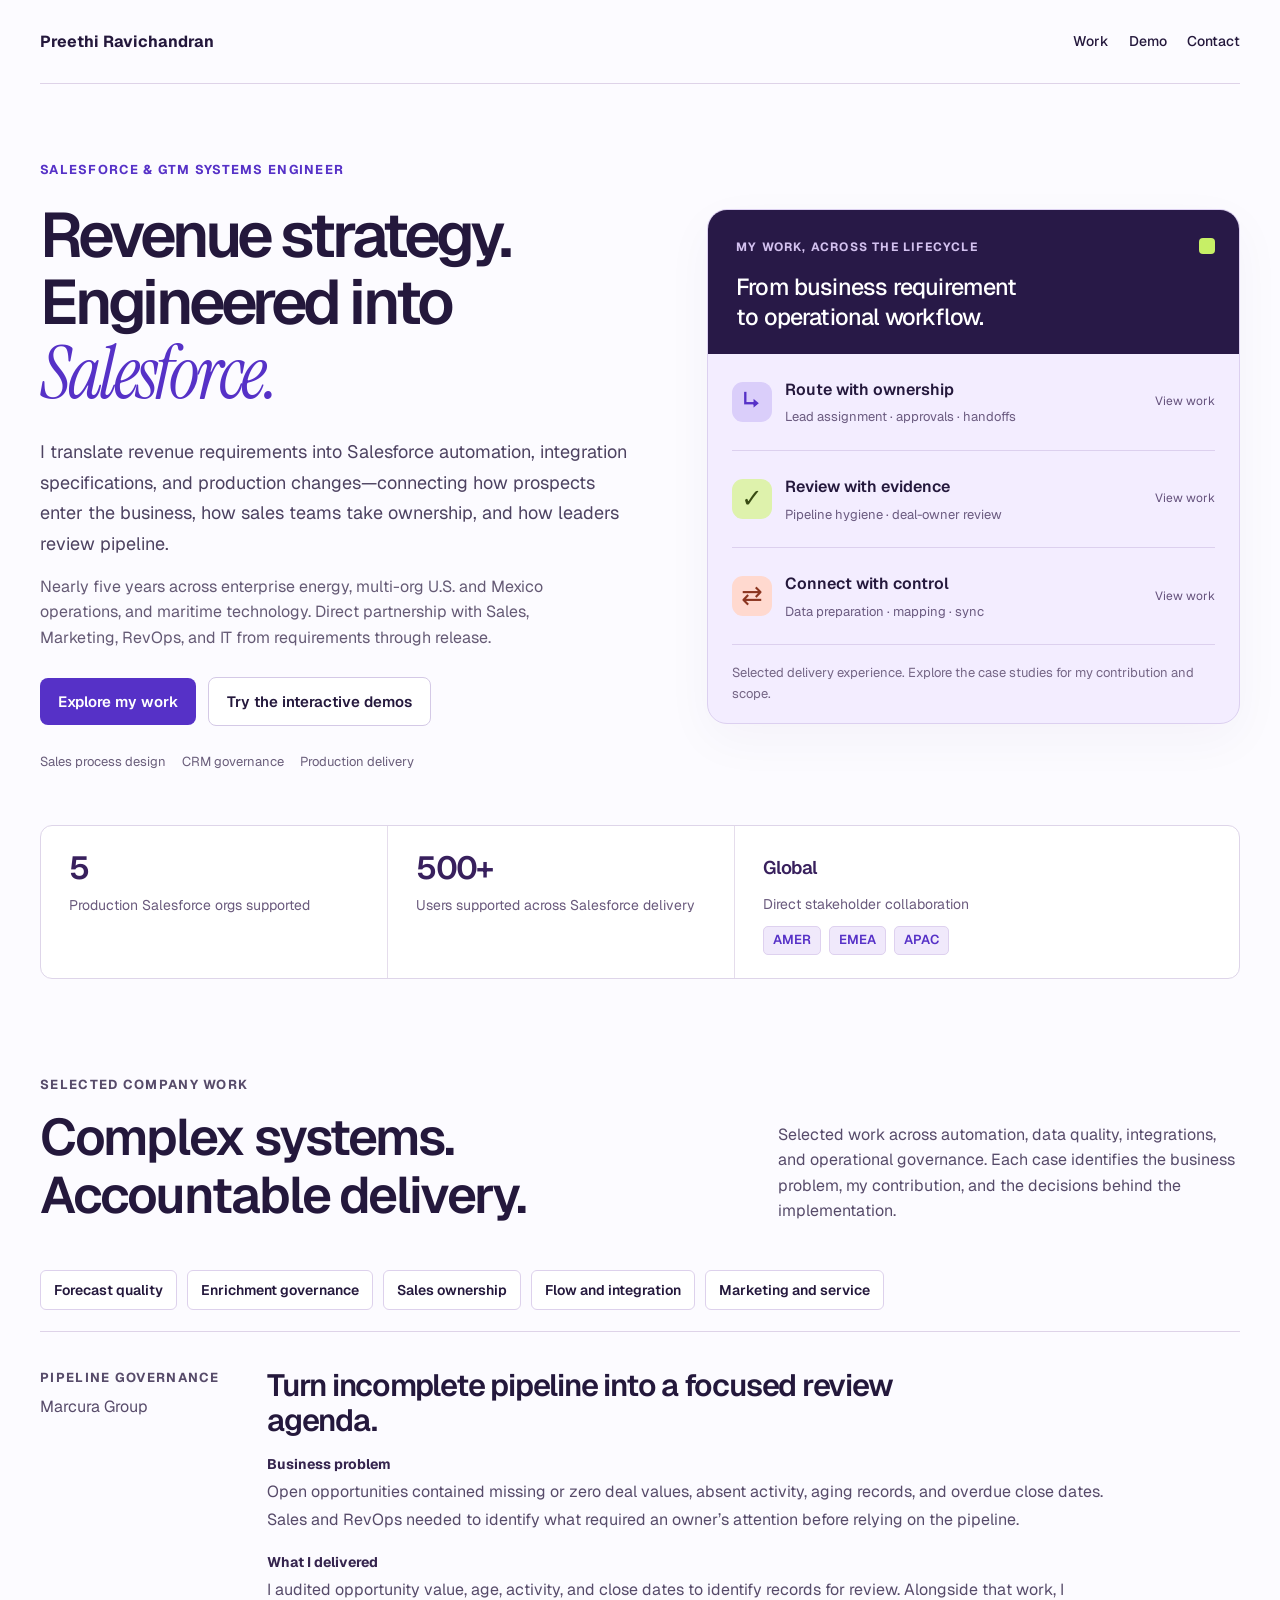
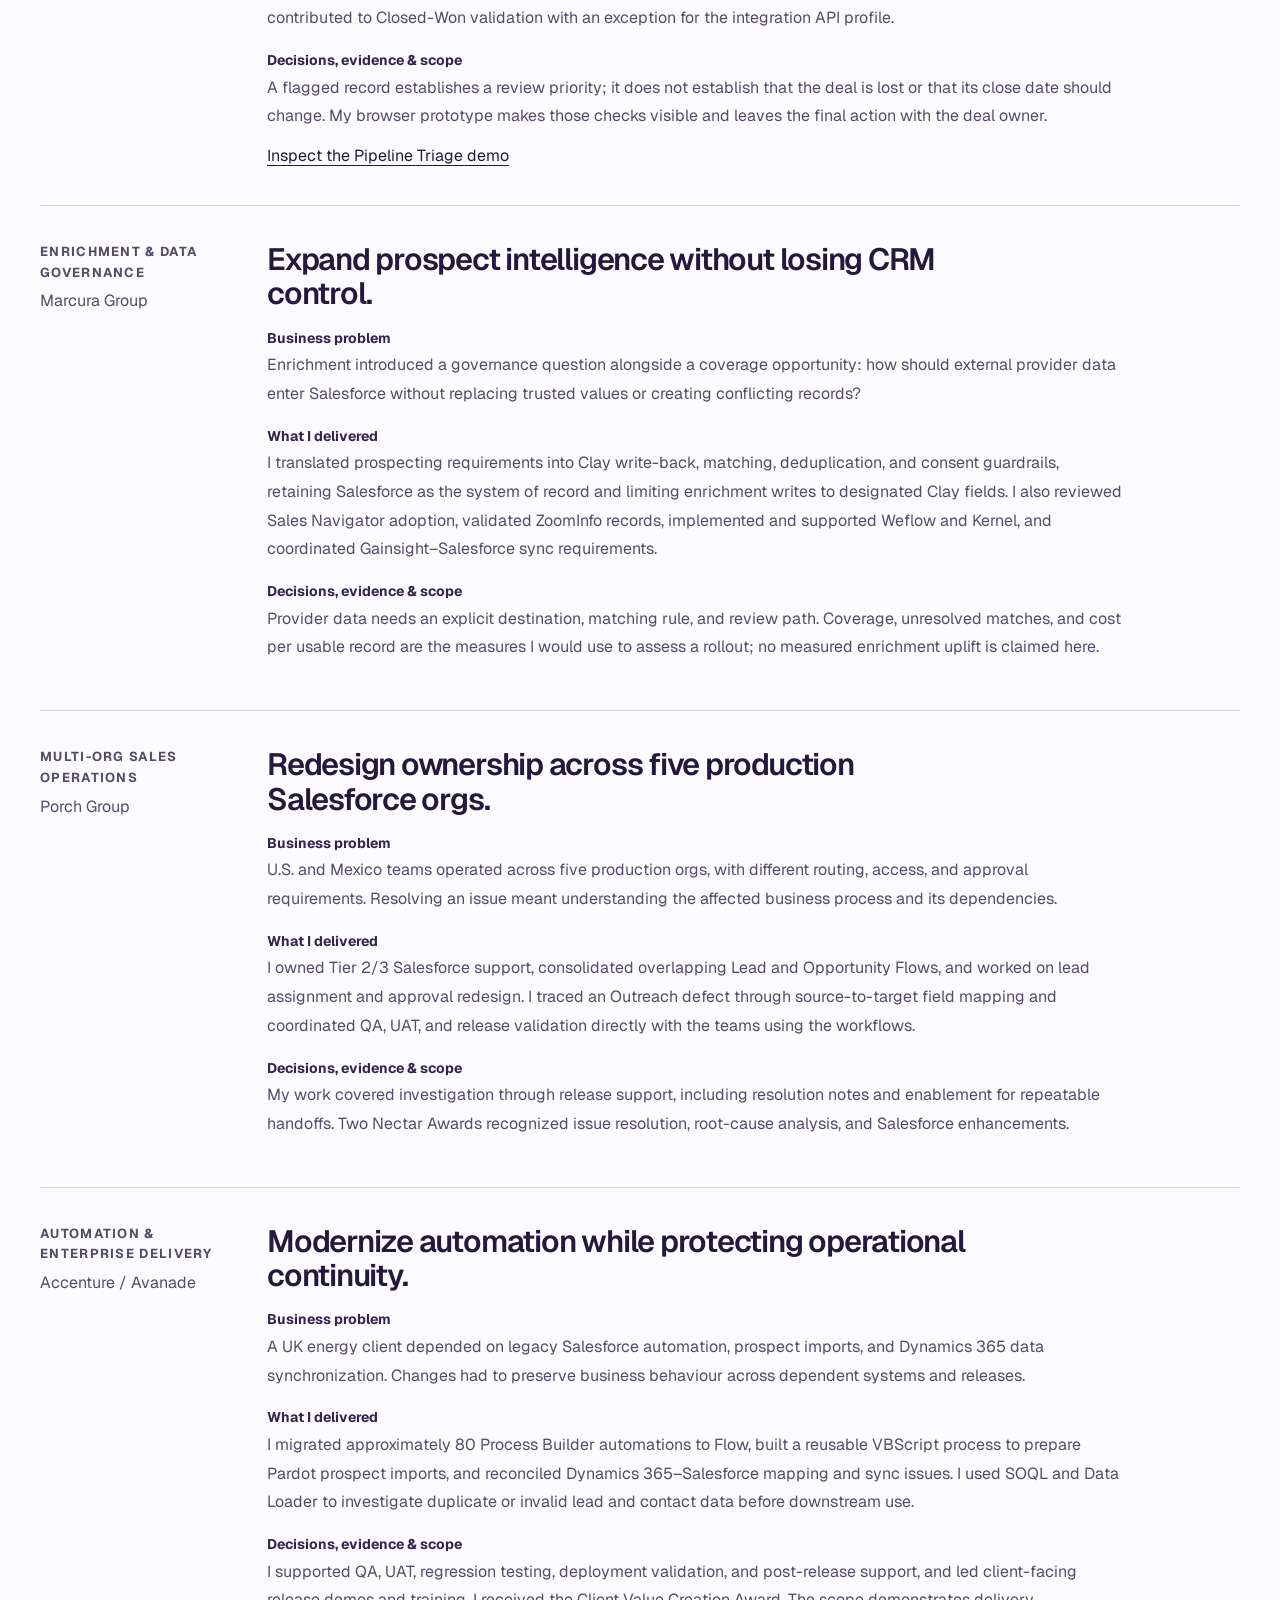
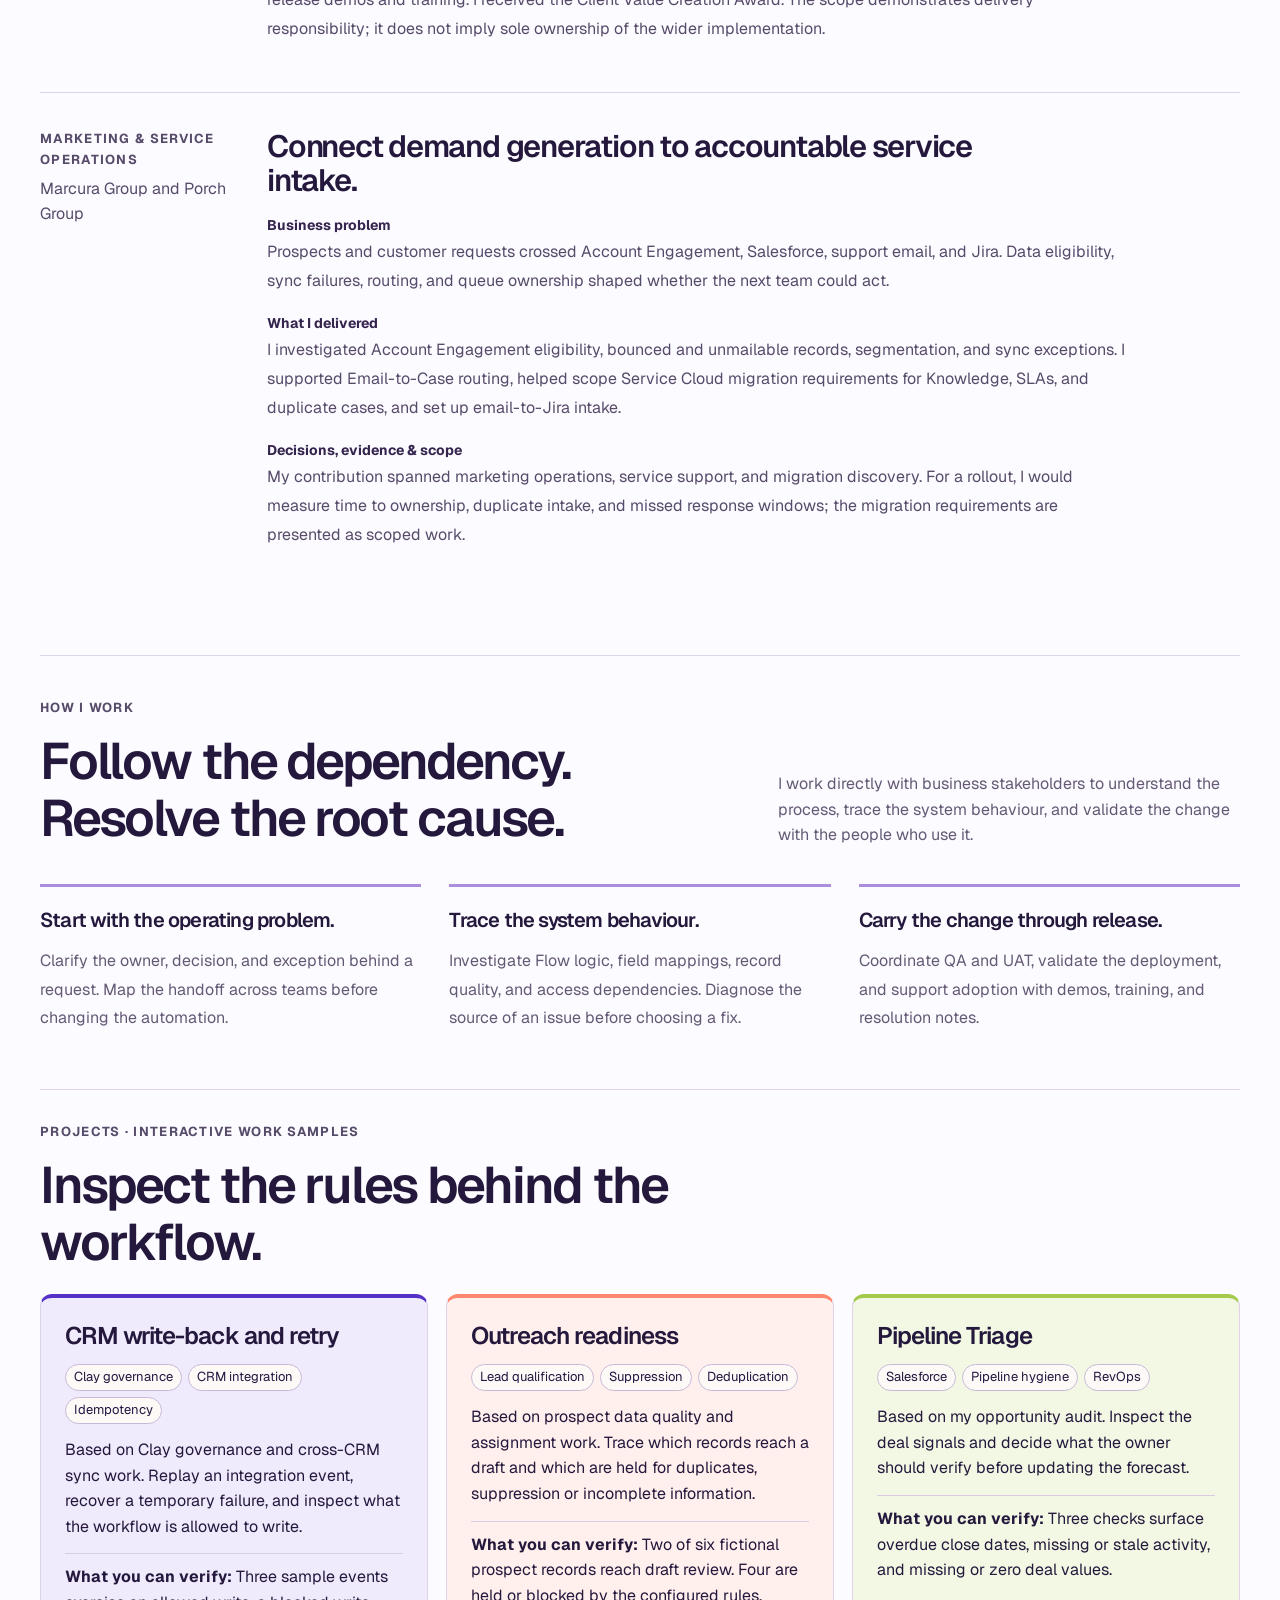
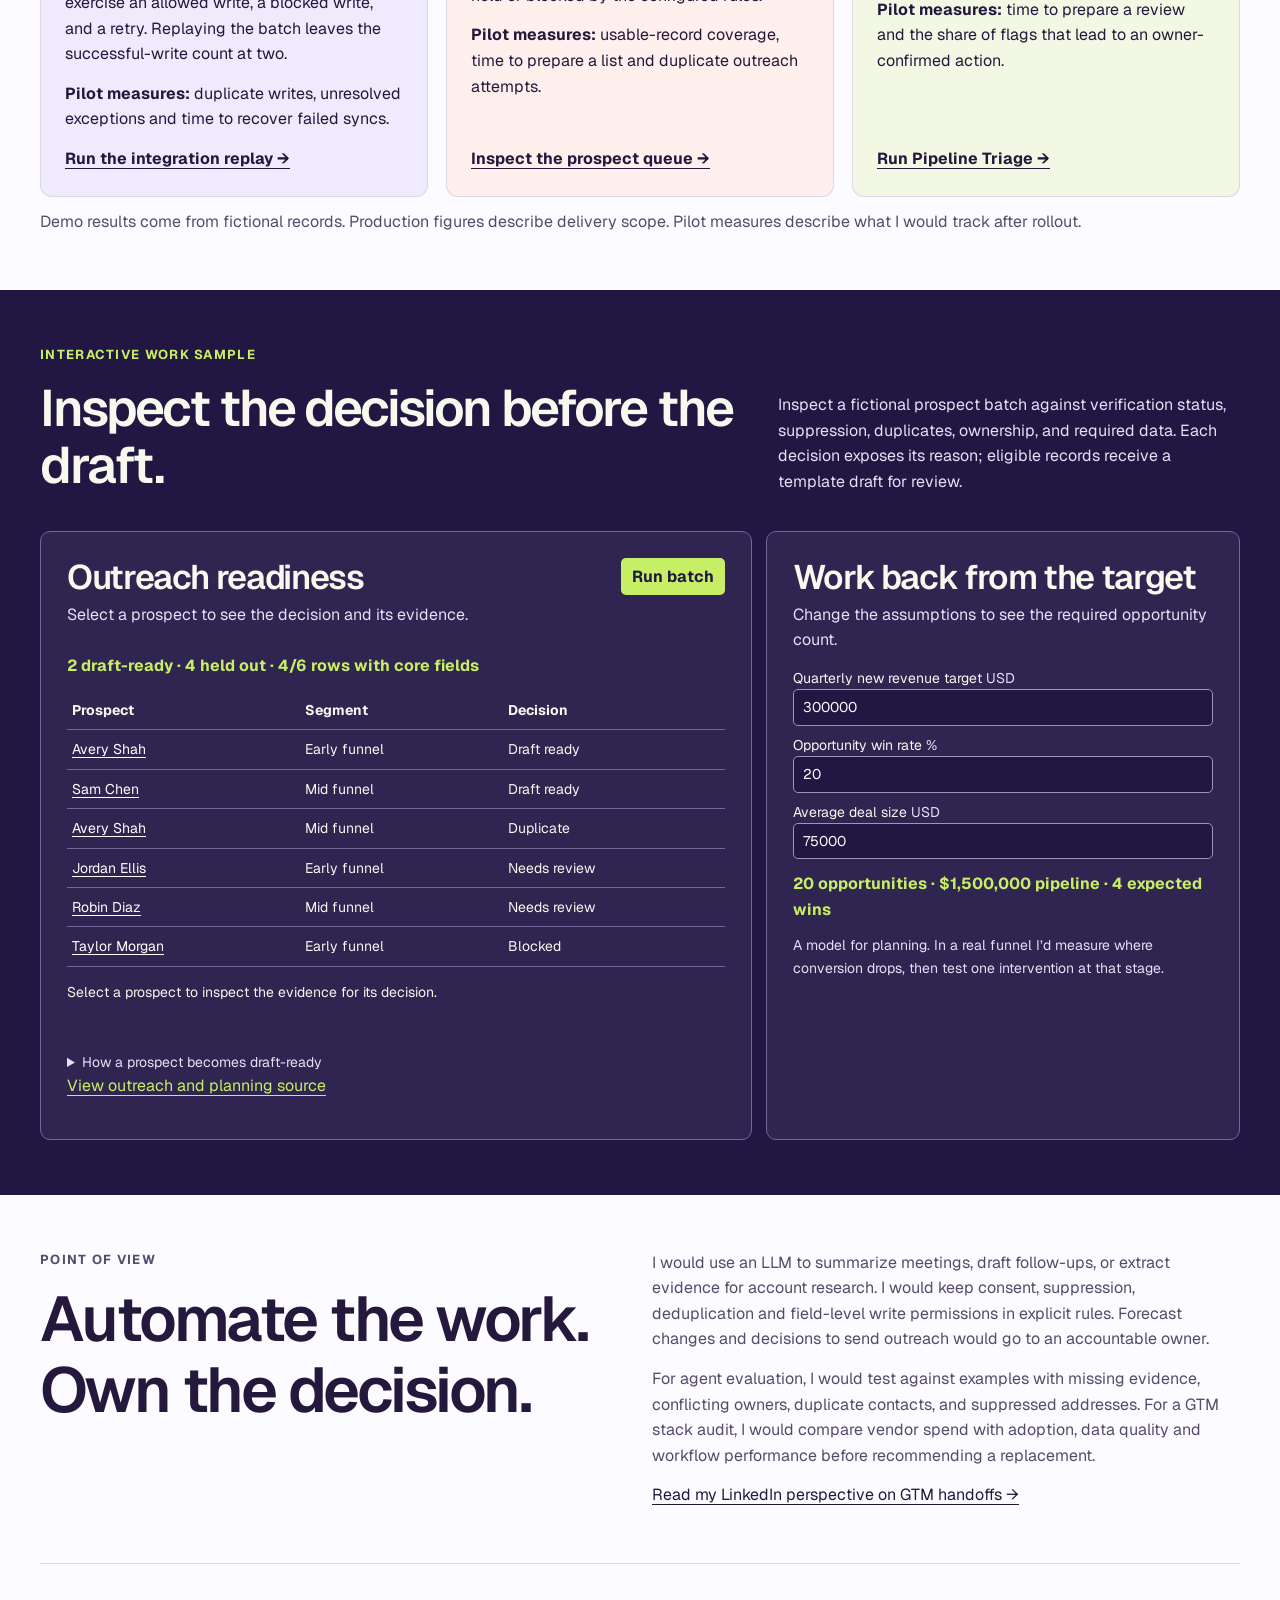
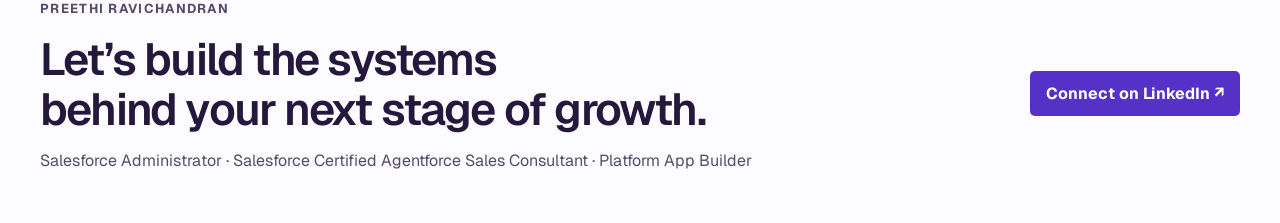
==== index.html @ 02ec0462 "Add files via upload" ====
<!doctype html>
<html lang="en">
<head>
<meta charset="utf-8">
<meta name="viewport" content="width=device-width,initial-scale=1">
<meta name="description" content="Preethi Ravichandran | Salesforce &amp; GTM Systems Engineer. Multi-org operations, sales automation, CRM governance, and enterprise delivery. Explore case studies and interactive demos.">
<meta property="og:title" content="Preethi Ravichandran | GTM Systems Engineering">
<meta property="og:description" content="Salesforce and revenue operations case studies, with interactive demos for CRM sync, outreach readiness, and forecast review.">
<title>Preethi Ravichandran | GTM Systems &amp; Revenue Operations</title>
<link rel="stylesheet" href="portfolio.css">
<script src="decisions.js" defer></script>
<style id="portfolio-refresh">
/* Portfolio presentation refresh: scoped homepage layout. */
body{background:#fcfbff;color:#24183c}
body h2,body h3{font-family:Geist,system-ui,sans-serif;letter-spacing:-.04em;font-weight:600;line-height:1.12}
body h2{font-size:clamp(2rem,4vw,3.2rem)}
.wrap{width:min(1200px,calc(100% - 64px))}
.nav{min-height:84px}.nav nav a{text-decoration:none;font-weight:500}.nav nav a:hover{color:#5631c7}
.hero{grid-template-columns:minmax(0,1.15fr) minmax(0,1fr);gap:44px 54px;align-items:center;padding:76px 0 48px}
.hero-copy{min-width:0}.hero .label{color:#5631c7;font-size:.8rem;letter-spacing:.1em;margin-bottom:22px}
.hero h1{font-family:Geist,system-ui,sans-serif;font-weight:600;font-size:clamp(2.6rem,4.9vw,4.55rem);line-height:1.06;letter-spacing:-.065em;max-width:15ch;margin-bottom:24px}
.hero h1 em{font-family:"Instrument Serif",Georgia,serif;font-weight:400;font-size:1.17em;letter-spacing:-.045em;color:#5631c7}
.hero .intro{font-size:1.125rem;line-height:1.7;margin:0 0 14px;max-width:49ch;color:#4d4261}
.hero-context{font-size:1rem;color:#655a75;max-width:49ch;margin-bottom:27px}
.hero .actions{gap:12px}.hero .primary,.hero .secondary{font-size:.9375rem;padding:13px 18px;border-radius:8px;text-decoration:none;line-height:1.4;font-weight:600}
.hero .secondary{border:1px solid #d4c9e6;background:white}.hero .secondary:hover{border-color:#5631c7;background:#f2ecff}
.hero-skills{display:flex;flex-wrap:wrap;gap:8px 16px;margin-top:26px;color:#6a5e7b;font-size:.8125rem}
.systems-panel{min-width:0;border:1px solid #dcd0f0;border-radius:20px;background:#f3edff;box-shadow:0 16px 50px #38216b0a;overflow:hidden}
.systems-heading{padding:28px 28px 22px;background:#281947;color:#fff;position:relative}
.systems-heading:after{content:"";position:absolute;right:24px;top:28px;width:16px;height:16px;background:#c7ef66;border-radius:4px}
.hero .systems-heading .label{color:#d3c1ef;font-size:.75rem;max-width:80%;margin-bottom:14px}
.systems-heading h2{font-size:1.45rem;line-height:1.3;letter-spacing:-.035em;margin:0;font-weight:500}
.system-row{display:grid;grid-template-columns:40px minmax(0,1fr) auto;gap:13px;align-items:center;text-decoration:none;margin:0 24px;padding:23px 0;border-bottom:1px solid #dcd0ee}
.system-row:hover b{color:#5631c7}.system-row b{display:block;font-size:1rem;font-weight:600}.system-row small{display:block;font-size:.8125rem;color:#6b5b80;margin-top:5px;line-height:1.5}
.system-icon{display:grid;place-items:center;width:40px;height:40px;border-radius:11px;font-size:1.6rem;line-height:1;font-weight:500}
.route-icon{background:#dacefa;color:#5631c7}.review-icon{background:#def2ac;color:#384b13}.sync-icon{background:#ffd9cf;color:#8b3520}
.system-link{font-size:.75rem;color:#64517c;white-space:nowrap}.systems-foot{margin:0;padding:18px 24px;font-size:.8125rem;color:#756686;line-height:1.6}
.delivery-strip{grid-column:1/-1;display:grid;grid-template-columns:1fr 1fr 1.45fr;border:1px solid #ded5e9;border-radius:12px;background:#fff;overflow:hidden;margin-top:8px}
.delivery-strip>div{padding:23px 28px;min-width:0;border-right:1px solid #e5ddec;display:flex;flex-direction:column;gap:7px}
.delivery-strip>div:last-child{border:0}.delivery-strip strong{font-family:Geist,system-ui,sans-serif;font-size:2rem;line-height:1.2;font-weight:600;letter-spacing:-.05em;color:#38205d}
.delivery-strip>div:last-child strong{font-size:1.15rem;letter-spacing:-.025em;line-height:2.08}
.delivery-strip span{font-size:.875rem;color:#6a5a7d;line-height:1.5}
.work{padding-top:48px}.case-index{gap:10px}.case-index a{padding:8px 13px;border:1px solid #ddd1ec;border-radius:6px;text-decoration:none;background:#fff}
.case{grid-template-columns:195px minmax(0,1fr);padding-block:36px;gap:32px}.case h3{font-size:clamp(1.5rem,2.4vw,2.05rem);max-width:34ch}.case dt{font-size:.875rem;margin-top:16px;color:#35244e}.case dd{line-height:1.8}
.project-shelf h2{max-width:24ch}.project-grid article{padding:24px;border-radius:12px}.project-grid article h3{font-size:1.5rem;line-height:1.2}
.label{font-size:.8125rem}.project-tags li{font-size:.8125rem}.section-head>p{color:#655a75}
a:focus-visible,button:focus-visible{outline:3px solid #5631c7;outline-offset:5px}
@media(min-width:1600px){.hero{padding-top:92px}}
@media(max-width:1000px){.hero{gap:32px}.system-row{grid-template-columns:36px minmax(0,1fr);margin-inline:20px;gap:12px}.system-link{display:none}.systems-heading{padding:24px}.hero h1{font-size:clamp(2.7rem,5.4vw,4rem)}.delivery-strip>div{padding:22px}}
@media(max-width:760px){.wrap{width:calc(100% - 40px)}.hero{grid-template-columns:minmax(0,1fr);padding-top:45px;gap:32px}.hero h1{font-size:clamp(2.8rem,8vw,4rem);max-width:16ch}.systems-panel{max-width:none}.delivery-strip{grid-template-columns:1fr 1fr;margin-top:0}.delivery-strip>div:last-child{grid-column:1/-1;border-top:1px solid #e5ddec}.delivery-strip>div:nth-child(2){border-right:0}.delivery-strip>div:last-child strong{line-height:1.5}.case{grid-template-columns:1fr;gap:12px}.case-context{display:flex;gap:14px;flex-wrap:wrap}.section-head{grid-template-columns:1fr}.nav{min-height:74px}.hero .intro{font-size:1.0625rem}}
@media(max-width:430px){.wrap{width:calc(100% - 32px)}.nav{align-items:center;gap:12px}.nav nav{gap:12px}.nav nav a{font-size:.8125rem}.brand{font-size:.875rem;max-width:135px;line-height:1.3}.hero h1{font-size:2.8rem}.desktop-break{display:none}.hero .actions{align-items:stretch;flex-direction:column}.hero .actions a{text-align:center}.delivery-strip>div{padding:18px}.delivery-strip span{font-size:.8125rem}.system-row{margin-inline:18px}.systems-heading{padding:24px 20px}.hero-skills{font-size:.8125rem;gap:6px 13px}}
.delivery-strip .region-proof strong{font-size:2rem;line-height:1.2;letter-spacing:-.05em}
.region-labels{display:flex;flex-wrap:wrap;gap:8px;list-style:none;padding:0;margin:4px 0 0;min-width:0}
.region-labels li{display:block;flex:0 0 auto;white-space:nowrap;padding:4px 9px;background:#f0e9fb;border:1px solid #ded1ef;border-radius:5px;font:600 .8125rem/1.4 Geist,system-ui,sans-serif;color:#5631c7}
@media(max-width:760px){.delivery-strip .region-proof{grid-column:1/-1}}
.operating-method{padding-block:42px;border-top:1px solid #ded5e9}.method-grid{display:grid;grid-template-columns:repeat(3,minmax(0,1fr));gap:28px}.method-grid article{padding-top:20px;border-top:3px solid #aa8ddd}.method-grid h3{font-size:1.25rem;line-height:1.3}.method-grid p{color:#655a75;line-height:1.8}.contact h2{font-size:clamp(1.8rem,3.5vw,2.8rem);max-width:24ch}.contact>div{min-width:0}.contact>div>p:last-child{max-width:65ch}.contact>a{flex-shrink:0}.hero h1{max-width:16ch}@media(max-width:760px){.method-grid{grid-template-columns:1fr;gap:18px}.contact{flex-direction:column;align-items:flex-start;gap:22px}}
</style>
</head>
<body>
<a class="skip" href="#main">Skip to content</a>
<header class="wrap nav"><a class="brand" href="#">Preethi Ravichandran</a><nav aria-label="Portfolio"><a href="#work">Work</a><a href="#lab">Demo</a><a href="#contact">Contact</a></nav></header>
<main id="main">
<section class="hero wrap" aria-labelledby="hero-title">
<div class="hero-copy"><p class="label">SALESFORCE &amp; GTM SYSTEMS ENGINEER</p>
<h1 id="hero-title">Revenue strategy.<br>Engineered into <em>Salesforce.</em></h1>
<p class="intro">I translate revenue requirements into Salesforce automation, integration specifications, and production changes—connecting how prospects enter the business, how sales teams take ownership, and how leaders review pipeline.</p>
<p class="hero-context">Nearly five years across enterprise energy, multi-org U.S. and Mexico operations, and maritime technology. Direct partnership with Sales, Marketing, RevOps, and IT from requirements through release.</p>
<div class="actions"><a class="primary" href="#work">Explore my work</a><a class="secondary" href="#projects-title">Try the interactive demos</a></div>
<div class="hero-skills"><span>Sales process design</span><span>CRM governance</span><span>Production delivery</span></div>
</div>
<aside class="systems-panel" aria-labelledby="systems-title">
<div class="systems-heading"><p class="label">MY WORK, ACROSS THE LIFECYCLE</p><h2 id="systems-title">From business requirement<br>to operational workflow.</h2></div>
<a href="#porch" class="system-row"><span class="system-icon route-icon" aria-hidden="true">↳</span><span><b>Route with ownership</b><small>Lead assignment · approvals · handoffs</small></span><span class="system-link">View work</span></a>
<a href="#marcura" class="system-row"><span class="system-icon review-icon" aria-hidden="true">✓</span><span><b>Review with evidence</b><small>Pipeline hygiene · deal-owner review</small></span><span class="system-link">View work</span></a>
<a href="#accenture" class="system-row"><span class="system-icon sync-icon" aria-hidden="true">⇄</span><span><b>Connect with control</b><small>Data preparation · mapping · sync</small></span><span class="system-link">View work</span></a>
<p class="systems-foot">Selected delivery experience. Explore the case studies for my contribution and scope.</p>
</aside>
<div class="delivery-strip" aria-label="Delivery scope">
<div><strong>5</strong><span>Production Salesforce orgs supported</span></div>
<div><strong>500+</strong><span>Users supported across Salesforce delivery</span></div>
<div class="region-proof"><strong>Global</strong><span>Direct stakeholder collaboration</span><ul class="region-labels" aria-label="Regions"><li>AMER</li><li>EMEA</li><li>APAC</li></ul></div>
</div>
</section>
<section id="work" class="wrap work">
<div class="section-head"><div><p class="label">SELECTED COMPANY WORK</p><h2>Complex systems. Accountable delivery.</h2></div><p>Selected work across automation, data quality, integrations, and operational governance. Each case identifies the business problem, my contribution, and the decisions behind the implementation.</p></div>
<nav class="case-index" aria-label="Case studies"><a href="#marcura">Forecast quality</a><a href="#clay">Enrichment governance</a><a href="#porch">Sales ownership</a><a href="#accenture">Flow and integration</a><a href="#handoffs">Marketing and service</a></nav>
<article class="case" id="marcura"><div class="case-context"><p class="label">PIPELINE GOVERNANCE</p><p>Marcura Group</p></div><div><h3>Turn incomplete pipeline into a focused review agenda.</h3><dl><dt>Business problem</dt><dd>Open opportunities contained missing or zero deal values, absent activity, aging records, and overdue close dates. Sales and RevOps needed to identify what required an owner’s attention before relying on the pipeline.</dd><dt>What I delivered</dt><dd>I audited opportunity value, age, activity, and close dates to identify records for review. Alongside that work, I contributed to Closed-Won validation with an exception for the integration API profile.</dd><dt>Decisions, evidence &amp; scope</dt><dd>A flagged record establishes a review priority; it does not establish that the deal is lost or that its close date should change. My browser prototype makes those checks visible and leaves the final action with the deal owner.</dd></dl><a href="pipeline-triage.html">Inspect the Pipeline Triage demo</a></div></article><article class="case" id="clay"><div class="case-context"><p class="label">ENRICHMENT &amp; DATA GOVERNANCE</p><p>Marcura Group</p></div><div><h3>Expand prospect intelligence without losing CRM control.</h3><dl><dt>Business problem</dt><dd>Enrichment introduced a governance question alongside a coverage opportunity: how should external provider data enter Salesforce without replacing trusted values or creating conflicting records?</dd><dt>What I delivered</dt><dd>I translated prospecting requirements into Clay write-back, matching, deduplication, and consent guardrails, retaining Salesforce as the system of record and limiting enrichment writes to designated Clay fields. I also reviewed Sales Navigator adoption, validated ZoomInfo records, implemented and supported Weflow and Kernel, and coordinated Gainsight–Salesforce sync requirements.</dd><dt>Decisions, evidence &amp; scope</dt><dd>Provider data needs an explicit destination, matching rule, and review path. Coverage, unresolved matches, and cost per usable record are the measures I would use to assess a rollout; no measured enrichment uplift is claimed here.</dd></dl></div></article><article class="case" id="porch"><div class="case-context"><p class="label">MULTI-ORG SALES OPERATIONS</p><p>Porch Group</p></div><div><h3>Redesign ownership across five production Salesforce orgs.</h3><dl><dt>Business problem</dt><dd>U.S. and Mexico teams operated across five production orgs, with different routing, access, and approval requirements. Resolving an issue meant understanding the affected business process and its dependencies.</dd><dt>What I delivered</dt><dd>I owned Tier 2/3 Salesforce support, consolidated overlapping Lead and Opportunity Flows, and worked on lead assignment and approval redesign. I traced an Outreach defect through source-to-target field mapping and coordinated QA, UAT, and release validation directly with the teams using the workflows.</dd><dt>Decisions, evidence &amp; scope</dt><dd>My work covered investigation through release support, including resolution notes and enablement for repeatable handoffs. Two Nectar Awards recognized issue resolution, root-cause analysis, and Salesforce enhancements.</dd></dl></div></article><article class="case" id="accenture"><div class="case-context"><p class="label">AUTOMATION &amp; ENTERPRISE DELIVERY</p><p>Accenture / Avanade</p></div><div><h3>Modernize automation while protecting operational continuity.</h3><dl><dt>Business problem</dt><dd>A UK energy client depended on legacy Salesforce automation, prospect imports, and Dynamics 365 data synchronization. Changes had to preserve business behaviour across dependent systems and releases.</dd><dt>What I delivered</dt><dd>I migrated approximately 80 Process Builder automations to Flow, built a reusable VBScript process to prepare Pardot prospect imports, and reconciled Dynamics 365–Salesforce mapping and sync issues. I used SOQL and Data Loader to investigate duplicate or invalid lead and contact data before downstream use.</dd><dt>Decisions, evidence &amp; scope</dt><dd>I supported QA, UAT, regression testing, deployment validation, and post-release support, and led client-facing release demos and training. I received the Client Value Creation Award. The scope demonstrates delivery responsibility; it does not imply sole ownership of the wider implementation.</dd></dl></div></article><article class="case" id="handoffs"><div class="case-context"><p class="label">MARKETING &amp; SERVICE OPERATIONS</p><p>Marcura Group and Porch Group</p></div><div><h3>Connect demand generation to accountable service intake.</h3><dl><dt>Business problem</dt><dd>Prospects and customer requests crossed Account Engagement, Salesforce, support email, and Jira. Data eligibility, sync failures, routing, and queue ownership shaped whether the next team could act.</dd><dt>What I delivered</dt><dd>I investigated Account Engagement eligibility, bounced and unmailable records, segmentation, and sync exceptions. I supported Email-to-Case routing, helped scope Service Cloud migration requirements for Knowledge, SLAs, and duplicate cases, and set up email-to-Jira intake.</dd><dt>Decisions, evidence &amp; scope</dt><dd>My contribution spanned marketing operations, service support, and migration discovery. For a rollout, I would measure time to ownership, duplicate intake, and missed response windows; the migration requirements are presented as scoped work.</dd></dl></div></article></section>
<section class="wrap operating-method" aria-labelledby="method-title"><div class="section-head"><div><p class="label">HOW I WORK</p><h2 id="method-title">Follow the dependency.<br>Resolve the root cause.</h2></div><p>I work directly with business stakeholders to understand the process, trace the system behaviour, and validate the change with the people who use it.</p></div><div class="method-grid"><article><h3>Start with the operating problem.</h3><p>Clarify the owner, decision, and exception behind a request. Map the handoff across teams before changing the automation.</p></article><article><h3>Trace the system behaviour.</h3><p>Investigate Flow logic, field mappings, record quality, and access dependencies. Diagnose the source of an issue before choosing a fix.</p></article><article><h3>Carry the change through release.</h3><p>Coordinate QA and UAT, validate the deployment, and support adoption with demos, training, and resolution notes.</p></article></div></section>
<section class="wrap project-shelf" aria-labelledby="projects-title">
<p class="label">PROJECTS · INTERACTIVE WORK SAMPLES</p>
<h2 id="projects-title">Inspect the rules behind the workflow.</h2>
<div class="project-grid">
<article class="project-sync"><h3>CRM write-back and retry</h3><ul class="project-tags" aria-label="Skills demonstrated"><li>Clay governance</li><li>CRM integration</li><li>Idempotency</li></ul><p>Based on Clay governance and cross-CRM sync work. Replay an integration event, recover a temporary failure, and inspect what the workflow is allowed to write.</p><p class="demo-evidence"><b>What you can verify:</b> Three sample events exercise an allowed write, a blocked write, and a retry. Replaying the batch leaves the successful-write count at two.</p><p><b>Pilot measures:</b> duplicate writes, unresolved exceptions and time to recover failed syncs.</p><a href="sync-review.html">Run the integration replay →</a></article>
<article class="project-outreach"><h3>Outreach readiness</h3><ul class="project-tags" aria-label="Skills demonstrated"><li>Lead qualification</li><li>Suppression</li><li>Deduplication</li></ul><p>Based on prospect data quality and assignment work. Trace which records reach a draft and which are held for duplicates, suppression or incomplete information.</p><p class="demo-evidence"><b>What you can verify:</b> Two of six fictional prospect records reach draft review. Four are held or blocked by the configured rules.</p><p><b>Pilot measures:</b> usable-record coverage, time to prepare a list and duplicate outreach attempts.</p><a href="#lab">Inspect the prospect queue →</a></article>
<article class="project-forecast"><h3>Pipeline Triage</h3><ul class="project-tags" aria-label="Skills demonstrated"><li>Salesforce</li><li>Pipeline hygiene</li><li>RevOps</li></ul><p>Based on my opportunity audit. Inspect the deal signals and decide what the owner should verify before updating the forecast.</p><p class="demo-evidence"><b>What you can verify:</b> Three checks surface overdue close dates, missing or stale activity, and missing or zero deal values.</p><p><b>Pilot measures:</b> time to prepare a review and the share of flags that lead to an owner-confirmed action.</p><a href="pipeline-triage.html">Run Pipeline Triage →</a></article>
</div>
<p class="scope-note">Demo results come from fictional records. Production figures describe delivery scope. Pilot measures describe what I would track after rollout.</p>
</section>
<section class="lab" id="lab">
<div class="wrap">
<div class="section-head"><div><p class="label">INTERACTIVE WORK SAMPLE</p><h2>Inspect the decision before the draft.</h2></div><p>Inspect a fictional prospect batch against verification status, suppression, duplicates, ownership, and required data. Each decision exposes its reason; eligible records receive a template draft for review.</p></div>
<div class="lab-grid">
<section class="panel" aria-labelledby="queue-title">
<div class="panel-head"><div><h3 id="queue-title">Outreach readiness</h3><p>Select a prospect to see the decision and its evidence.</p></div><button id="run" type="button">Run batch</button></div>
<div id="batch" class="metrics" aria-live="polite"></div>
<div class="table-scroll"><table><thead><tr><th scope="col">Prospect</th><th scope="col">Segment</th><th scope="col">Decision</th></tr></thead><tbody id="prospects"></tbody></table></div>
<div id="explanation" class="explanation" aria-live="polite">Run the batch to inspect a decision.</div>
<details class="method"><summary>How a prospect becomes draft-ready</summary><p>Each sample supplies simulated email verification, suppression, ownership, and field-completeness inputs. The code applies shared rules before reserving a contact for one eligible segment. Records that fail a check receive a reason. Ready records get a reviewable template draft. The browser runs the logic on sample data without external connections or email delivery.</p></details>
<p><a href="decisions.js" class="source-link">View outreach and planning source</a></p>
</section>
<section class="panel math" aria-labelledby="math-title"><h3 id="math-title">Work back from the target</h3><p>Change the assumptions to see the required opportunity count.</p>
<form id="calculator">
<label>Quarterly new revenue target <span>USD</span><input id="target" type="number" min="1" max="1000000000000" step="1" value="300000" required></label>
<label>Opportunity win rate <span>%</span><input id="win-rate" type="number" min="0.1" max="100" step="0.1" value="20" required></label>
<label>Average deal size <span>USD</span><input id="deal-size" type="number" min="1" max="1000000000" step="1" value="75000" required></label>
</form>
<div class="math-result" id="math-result" aria-live="polite"></div>
<p class="math-note">A model for planning. In a real funnel I’d measure where conversion drops, then test one intervention at that stage.</p>
</section>
</div></div>
</section>


<section class="wrap viewpoint">
<div><p class="label">POINT OF VIEW</p><h2>Automate the work. Own the decision.</h2></div>
<div><p>I would use an LLM to summarize meetings, draft follow-ups, or extract evidence for account research. I would keep consent, suppression, deduplication and field-level write permissions in explicit rules. Forecast changes and decisions to send outreach would go to an accountable owner.</p>
<p>For agent evaluation, I would test against examples with missing evidence, conflicting owners, duplicate contacts, and suppressed addresses. For a GTM stack audit, I would compare vendor spend with adoption, data quality and workflow performance before recommending a replacement.</p>
<a href="https://www.linkedin.com/posts/preethi-ravichandran-r_salesforce-revops-gtm-activity-7506246228993548288-r-tB">Read my LinkedIn perspective on GTM handoffs →</a></div>
</section>
<section class="wrap contact" id="contact"><div><p class="label">PREETHI RAVICHANDRAN</p><h2>Let’s build the systems<br>behind your next stage of growth.</h2><p>Salesforce Administrator · Salesforce Certified Agentforce Sales Consultant · Platform App Builder</p></div><a class="primary" href="https://www.linkedin.com/in/preethi-ravichandran-r/">Connect on LinkedIn ↗</a></section>
</main>
</body>
</html>
---- portfolio.css ----
@import url('https://fonts.googleapis.com/css2?family=Geist:wght@400;500;600;700&family=Instrument+Serif:ital@0;1&display=swap');
:root{--paper:#f5f2e9;--ink:#172b23;--muted:#52665b;--line:#cbd2c7;--forest:#172f28;--mint:#dcf6ad}
*{box-sizing:border-box}html{scroll-behavior:smooth}body{margin:0;background:var(--paper);color:var(--ink);font:16px/1.6 Geist,system-ui,sans-serif}
h1,h2,h3,p{margin:0 0 14px}h1,h2{font-family:"Instrument Serif",Georgia,serif;font-weight:400;line-height:.93;letter-spacing:-.045em}h1{font-size:clamp(64px,9vw,126px);max-width:10ch}h1 em{color:#2b6954}h2{font-size:clamp(48px,6vw,82px)}h3{font-size:clamp(21px,3vw,34px);line-height:1.13;letter-spacing:-.04em}a{color:inherit;text-underline-offset:4px}button,input{font:inherit}button,summary{cursor:pointer}
.wrap{width:min(1160px,calc(100% - 48px));margin-inline:auto}.nav,.nav nav,.actions,.contact{display:flex;align-items:center;gap:20px}.nav{min-height:70px;justify-content:space-between;border-bottom:1px solid var(--line)}.brand{font-weight:700;text-decoration:none}.nav nav a{font-size:14px}
.hero{display:grid;grid-template-columns:1fr 255px;gap:36px;align-items:end;padding:clamp(65px,10vw,115px) 0 68px}.label{font-size:.74rem;font-weight:700;letter-spacing:.1em;color:var(--muted)}.intro{max-width:53ch;font-size:19px;color:var(--muted);margin-block:22px}.actions{flex-wrap:wrap}.primary{background:var(--ink);color:#fff;text-decoration:none;border-radius:5px;padding:10px 16px;font-weight:700;display:inline-block}.proof div{border-top:1px solid var(--line);padding-block:10px;display:grid;grid-template-columns:88px 1fr;align-items:center;font-size:14px}.proof strong{font:44px/1 "Instrument Serif",Georgia,serif}
.lab{background:var(--forest);color:#f7f8ee;padding-block:55px}.lab .label{color:var(--mint)}.section-head{display:grid;grid-template-columns:1fr .65fr;gap:26px;align-items:end;margin-bottom:22px}.section-head>p,.panel p{max-width:55ch}.lab .section-head>p,.panel p,.method{color:#cbdad0}.lab-grid{display:grid;grid-template-columns:1.5fr 1fr;gap:14px}.panel{background:#203c33;border:1px solid #5a7566;border-radius:10px;padding:clamp(16px,3vw,26px);min-width:0}.panel h3{margin-bottom:6px}.panel-head{display:flex;justify-content:space-between;align-items:start;gap:10px}.panel-head button{white-space:nowrap;background:var(--mint);border:0;border-radius:5px;color:#172b23;padding:6px 11px;font-weight:700}.metrics,.math-result{color:var(--mint);font-weight:700;margin:12px 0}.table-scroll{overflow:auto}table{border-collapse:collapse;width:100%;font-size:14px;text-align:left}th,td{border-bottom:1px solid #50695e;padding:8px 5px;white-space:nowrap}.record{background:transparent;border:0;color:#fff;padding:0;text-decoration:underline;text-underline-offset:3px}.explanation{font-size:14px;margin:14px 0;min-height:4em;color:#f3f7e9}.method{font-size:14px}.source-link{color:var(--mint)}.math form{display:grid;gap:8px}.math label{display:block;font-size:14px}.math label span{color:#cbdad0}.math input{display:block;width:100%;padding:6px 9px;background:#152e26;color:#fff;border:1px solid #759185;border-radius:5px}.math-note{font-size:14px}
.work{padding-block:58px}.work .section-head>p,.case p:not(.label),.contact p:not(.label){color:var(--muted)}.case{display:grid;grid-template-columns:230px 1fr;gap:22px;padding:24px 0;border-top:1px solid var(--line)}.case p:not(.label){max-width:80ch}.case summary{font-weight:700;width:max-content}.case details p{margin-top:7px}.contact{border-top:1px solid var(--line);justify-content:space-between;padding-block:35px}.contact h2{font-size:clamp(40px,5vw,62px)}.skip{position:absolute;top:-100px;left:8px;background:var(--mint);color:var(--ink);padding:8px}.skip:focus{top:8px}:focus-visible{outline:2px solid #53891e;outline-offset:4px}.lab :focus-visible{outline-color:var(--mint)}
@media(max-width:820px){.hero,.section-head,.lab-grid{grid-template-columns:1fr}.proof{display:grid;grid-template-columns:repeat(3,1fr);gap:10px}.proof div{display:block}.proof span{display:block}.case{grid-template-columns:160px 1fr}}
@media(max-width:530px){.wrap{width:calc(100% - 30px)}.nav,.nav nav{gap:10px}.brand{font-size:14px}.hero{padding-top:48px}.case{grid-template-columns:1fr;gap:0}.contact{align-items:start;flex-direction:column}.panel-head{flex-wrap:wrap}th,td{font-size:13px}.proof span{font-size:12px}}
@media(prefers-reduced-motion:reduce){html{scroll-behavior:auto}}

:root{--paper:#fbfbf7;--ink:#17263b;--muted:#47596c;--line:#cdd6df;--forest:#142b45;--mint:#cbe9ff}
.hero{padding-top:clamp(50px,8vw,92px)}
.hero h1{max-width:none;font-size:clamp(48px,7.6vw,104px)}
.hero h1 em{color:#1b6181}
.work .section-head{align-items:end}
.case-index{display:flex;flex-wrap:wrap;gap:9px 20px;padding:10px 0 21px;font-size:14px;font-weight:600}
.case{padding-block:30px;scroll-margin-top:18px}
.case-context p{margin-bottom:5px}
.case h3{max-width:32ch}
.case dl{margin:16px 0 11px}
.case dt{font-weight:700}
.case dd{color:var(--muted);margin:2px 0 12px;max-width:78ch}
.lab .panel{background:#1b3752;border-color:#55738b}
.lab .panel p,.lab .section-head>p,.lab .method,.math label span{color:#d4e2ee}
.lab .math input{background:#132d47;border-color:#84a0b9}
.lab th,.lab td{border-color:#55738b}
.viewpoint{display:grid;grid-template-columns:1fr 1fr;gap:24px;padding-block:55px}
.viewpoint h2{font-size:clamp(42px,5vw,63px);max-width:14ch}
.viewpoint p:not(.label){color:var(--muted)}
@media(max-width:730px){.viewpoint{grid-template-columns:1fr}.viewpoint h2{max-width:none}}

.project-shelf{padding:32px 0 42px;border-top:1px solid var(--line)}
.project-shelf h2{max-width:19ch}
.project-grid{display:grid;grid-template-columns:repeat(3,minmax(0,1fr));gap:18px;margin-top:22px}
.project-grid article{padding:18px;border:1px solid var(--line);border-radius:8px;display:flex;flex-direction:column}
.project-grid article h3{font-size:25px}
.project-grid article a{margin-top:auto;font-weight:700}
.scope-note{margin-top:12px;color:var(--muted)}
.replay{padding-block:42px}
.replay h1{font-size:clamp(49px,8vw,88px);max-width:14ch}
.replay .panel{background:#edf2f6;border-color:var(--line)}
.replay .panel p{color:var(--muted)}
.replay-controls{display:flex;gap:9px;flex-wrap:wrap;margin:13px 0}
.replay-controls button{cursor:pointer;border:1px solid var(--line);border-radius:5px;padding:7px 10px;background:white;color:var(--ink)}
.replay table td,.replay table th{border-color:var(--line)}
@media(max-width:760px){.project-grid{grid-template-columns:1fr}}

/* Shared palette with the Notion portfolio. */
:root{--paper:#fdf9f6;--ink:#211742;--muted:#574b6a;--line:#ded3e8;--forest:#211742;--mint:#c7ef66;--violet:#5631c7;--coral:#ff876e}
.hero h1 em{color:var(--violet)}
.primary{background:var(--violet)}
.primary:hover{background:#40239a}
.hero-art{height:126px;border-radius:10px;background:#5631c7 url("portfolio-cover.png") right center/215% auto no-repeat}
.proof .hero-art{display:block;border:0;margin-bottom:9px;padding:0}
.project-grid article{border-top:4px solid var(--project-accent);background:var(--project-bg)}
.project-sync{--project-accent:#5631c7;--project-bg:#f0eafd}
.project-outreach{--project-accent:#ff876e;--project-bg:#fff0ed}
.project-forecast{--project-accent:#a4ca4b;--project-bg:#f2f8e4}
.project-grid article a:hover,.case-index a:hover{color:var(--violet)}
.lab .panel{background:#302451;border-color:#77649d}
.lab .panel p,.lab .section-head>p,.lab .method,.math label span{color:#e8def5}
.lab .math input{background:#211742;border-color:#a391c0}
.lab th,.lab td{border-color:#77649d}
.panel-head button{color:#211742}
.replay .panel{background:#f0eafd}
:focus-visible{outline-color:#5631c7}
.lab :focus-visible{outline-color:#c7ef66}
@media(max-width:820px){.proof .hero-art{display:none}}

.project-tags{display:flex;flex-wrap:wrap;gap:6px;list-style:none;padding:0;margin:0 0 13px}
.project-tags li{padding:2px 8px;border:1px solid #c8b9d7;border-radius:999px;color:var(--ink);background:var(--paper);font-size:.75rem}
.demo-evidence{border-top:1px solid #d9cde4;padding-top:10px}
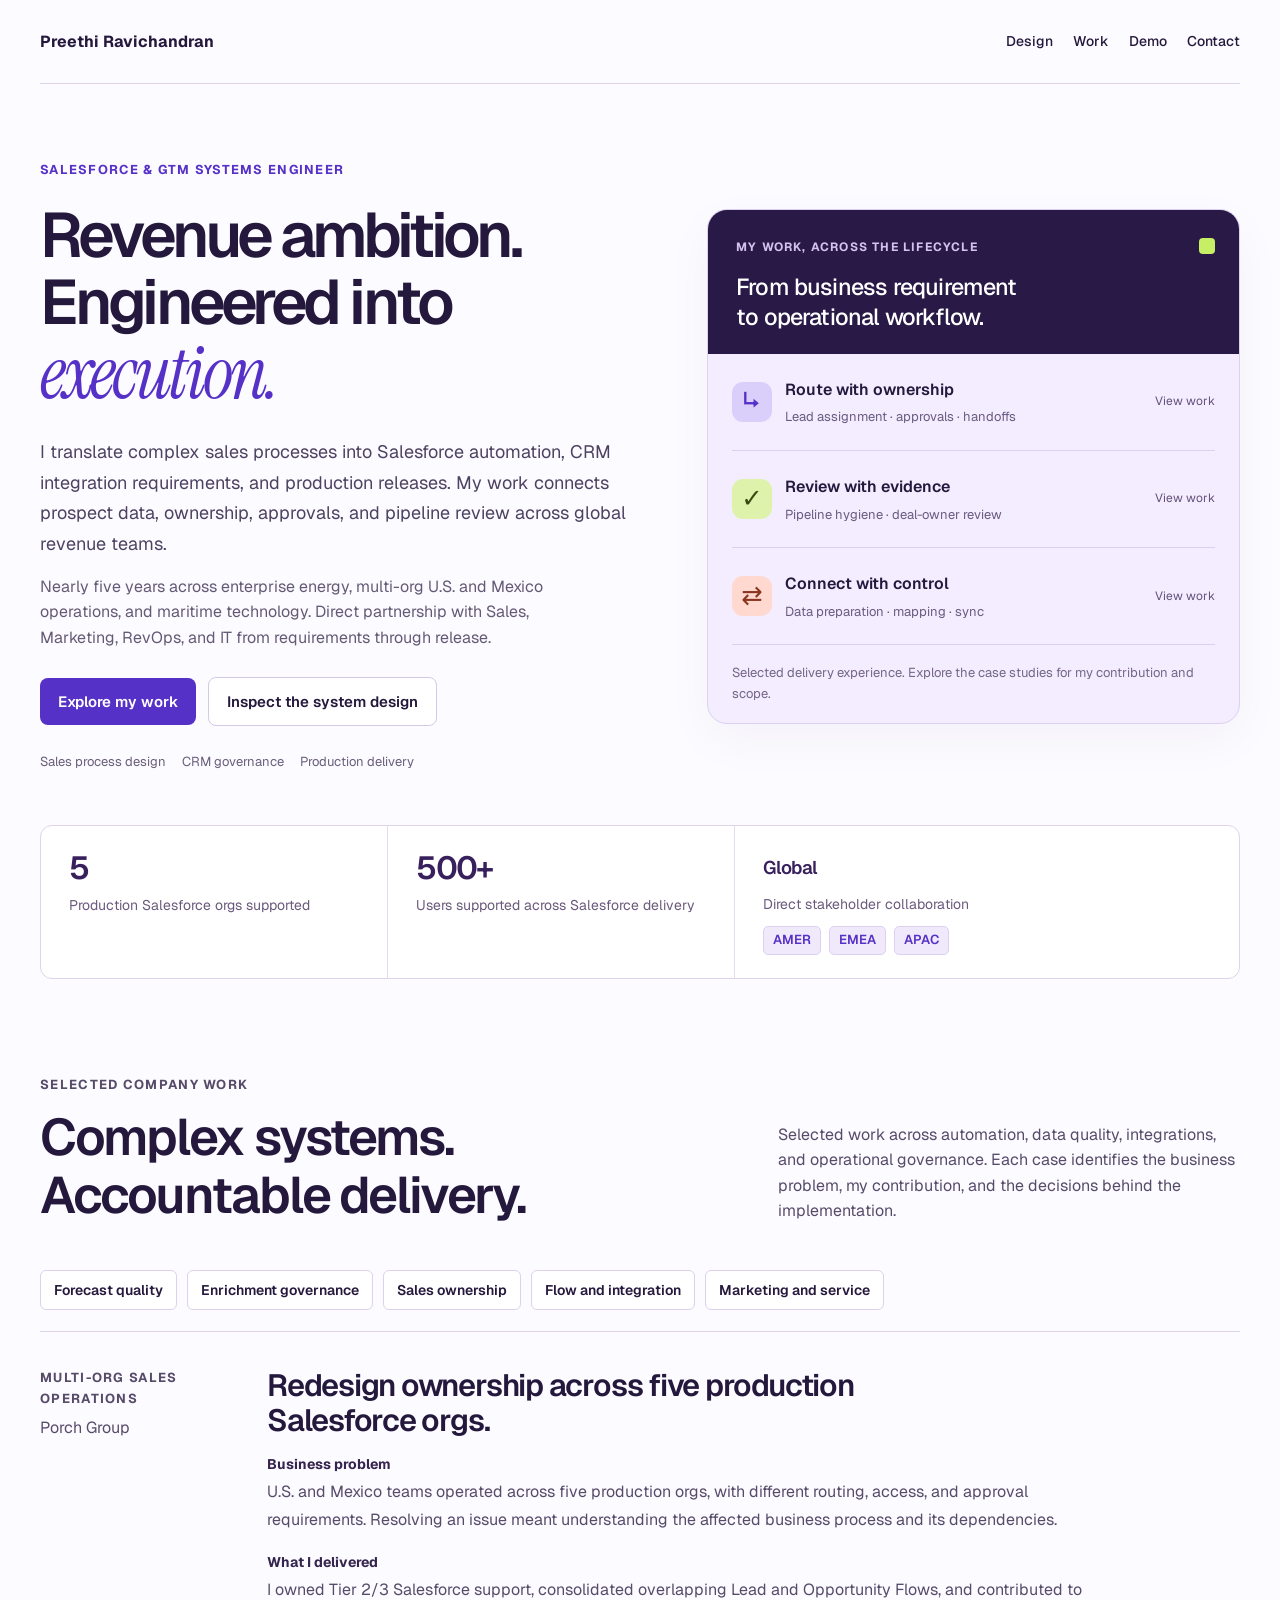
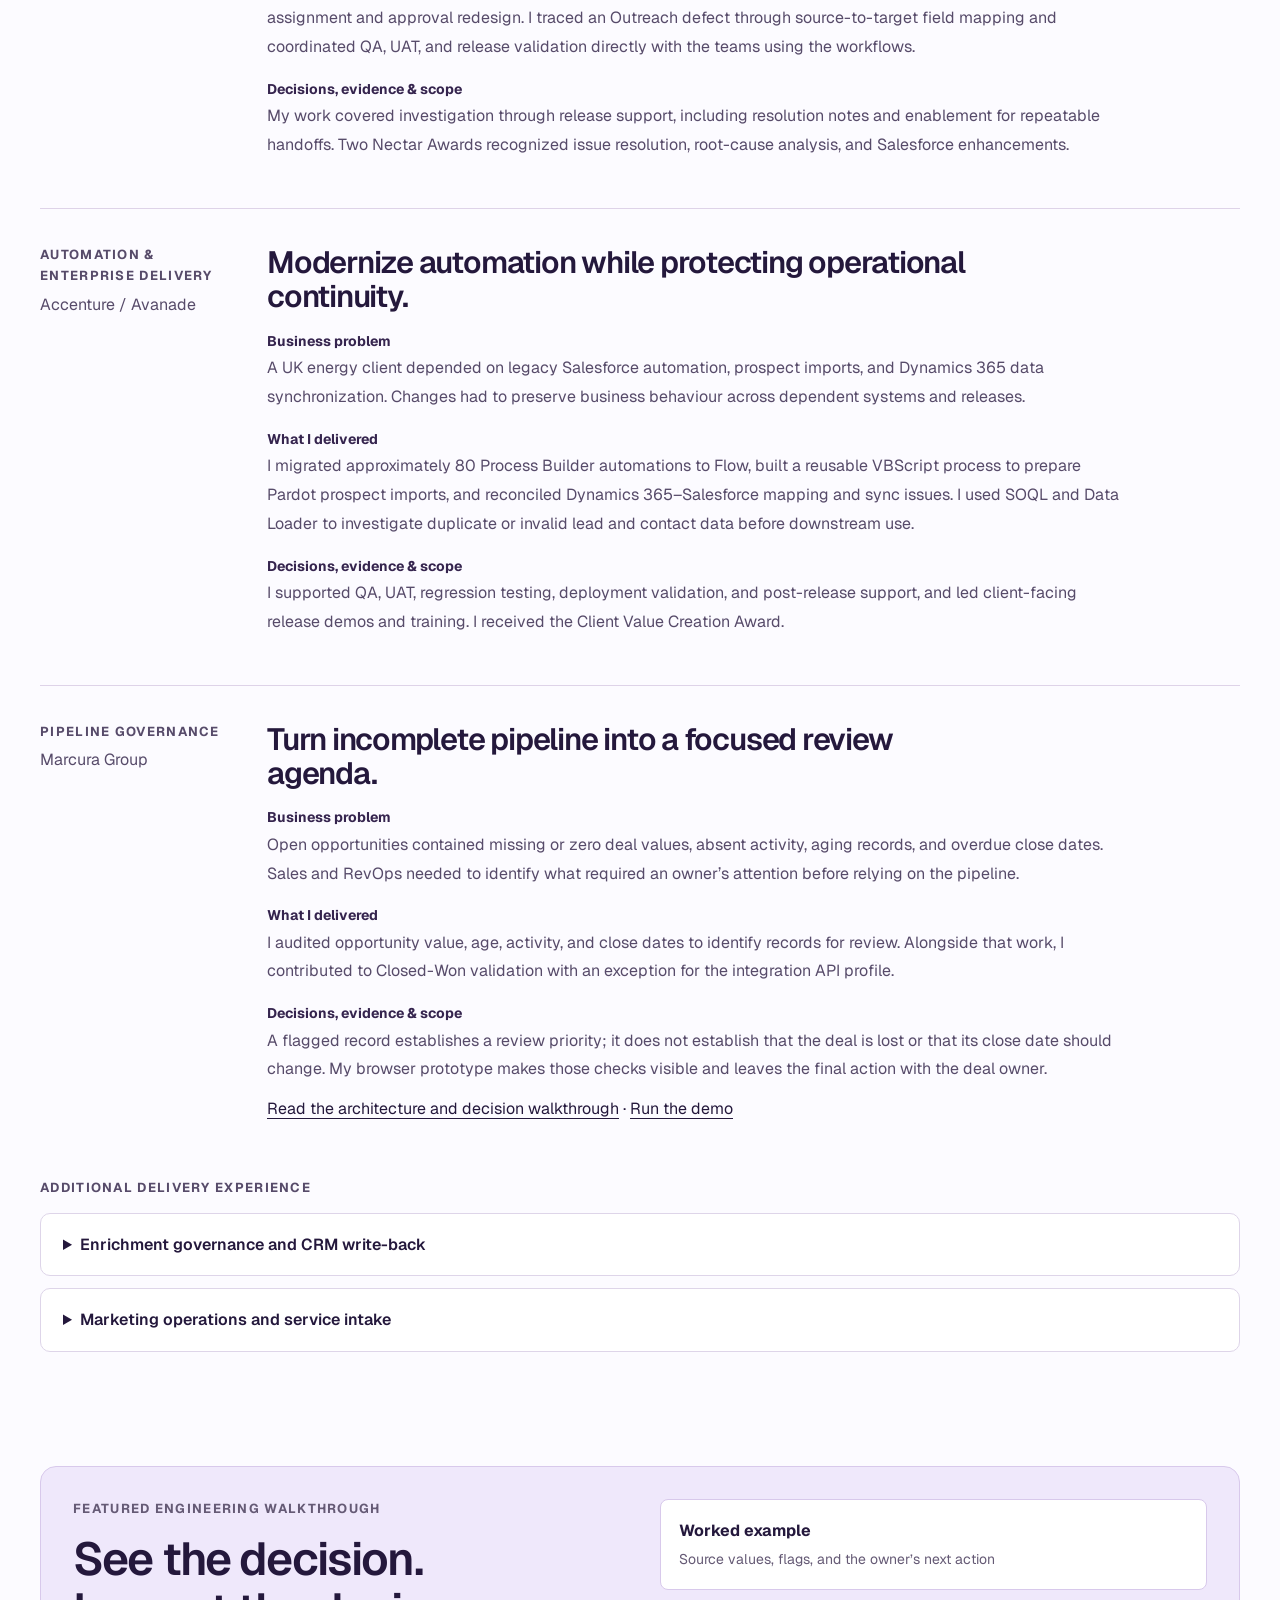
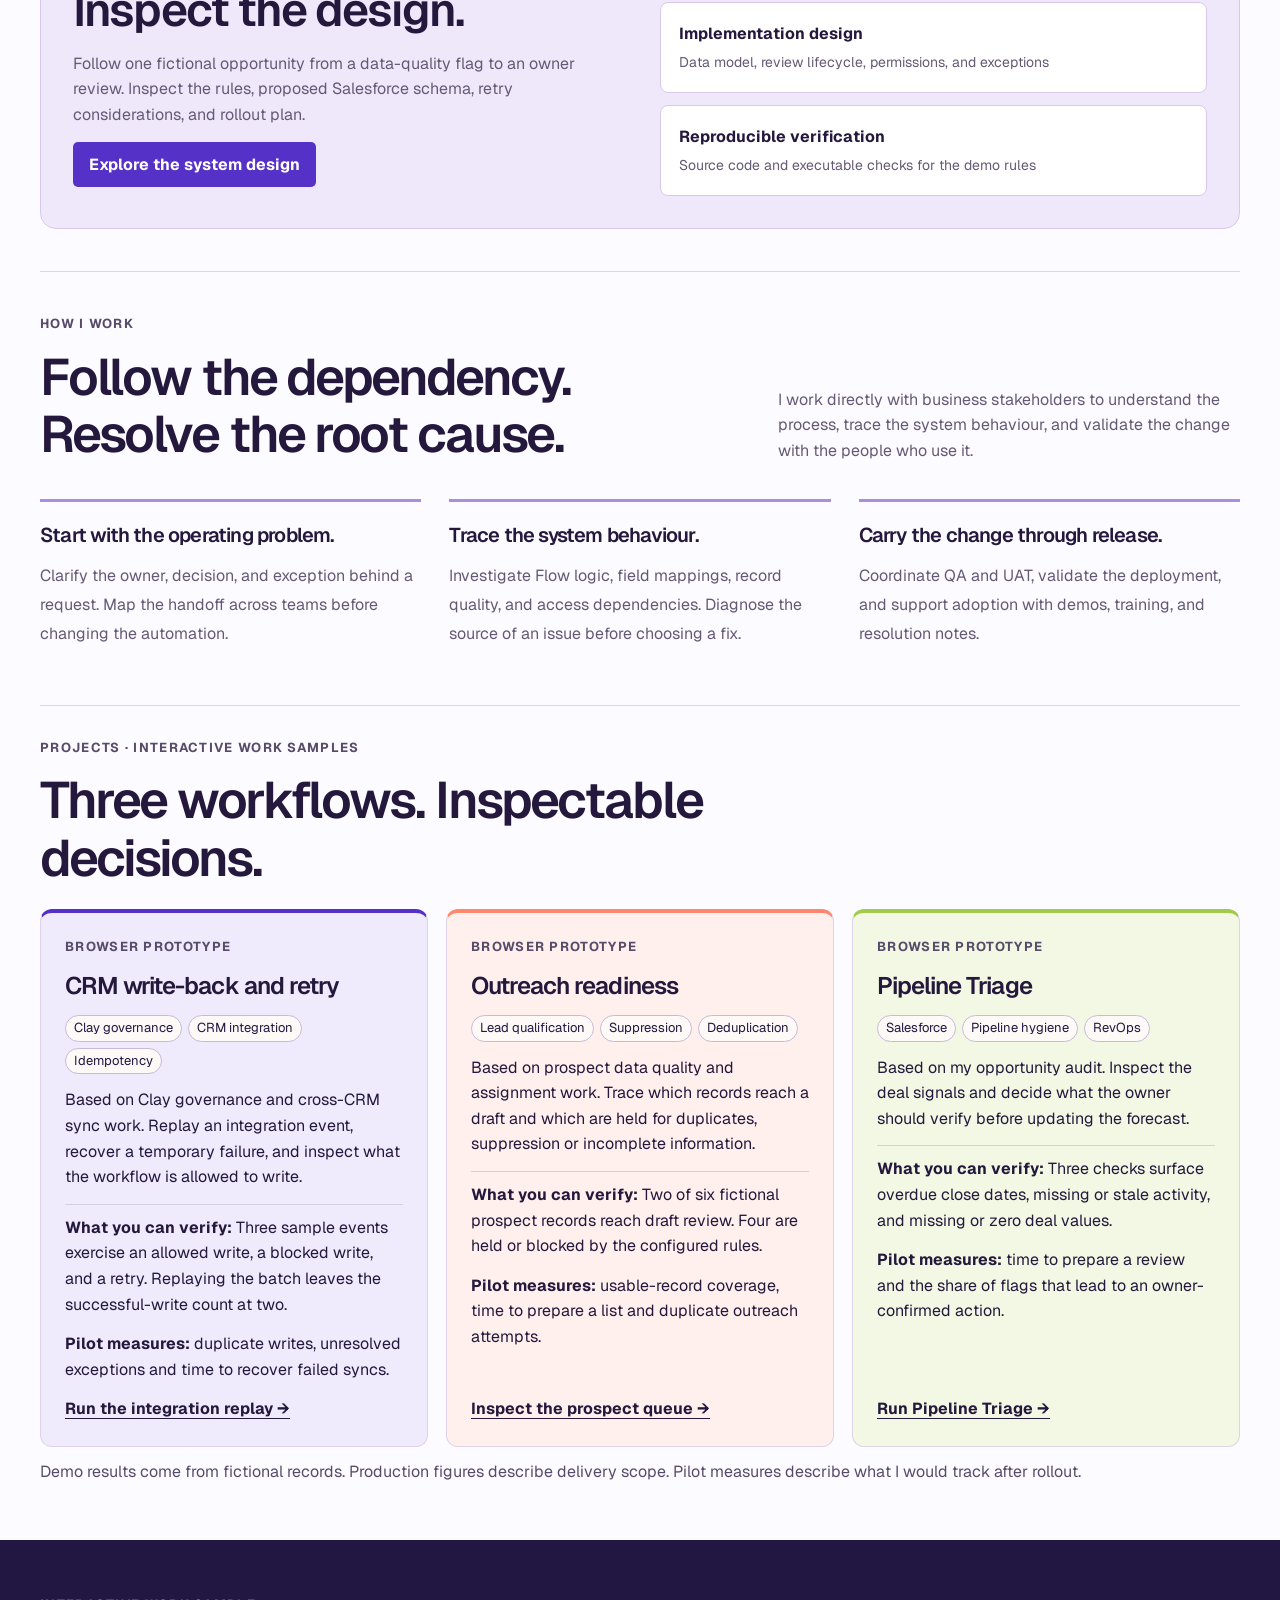
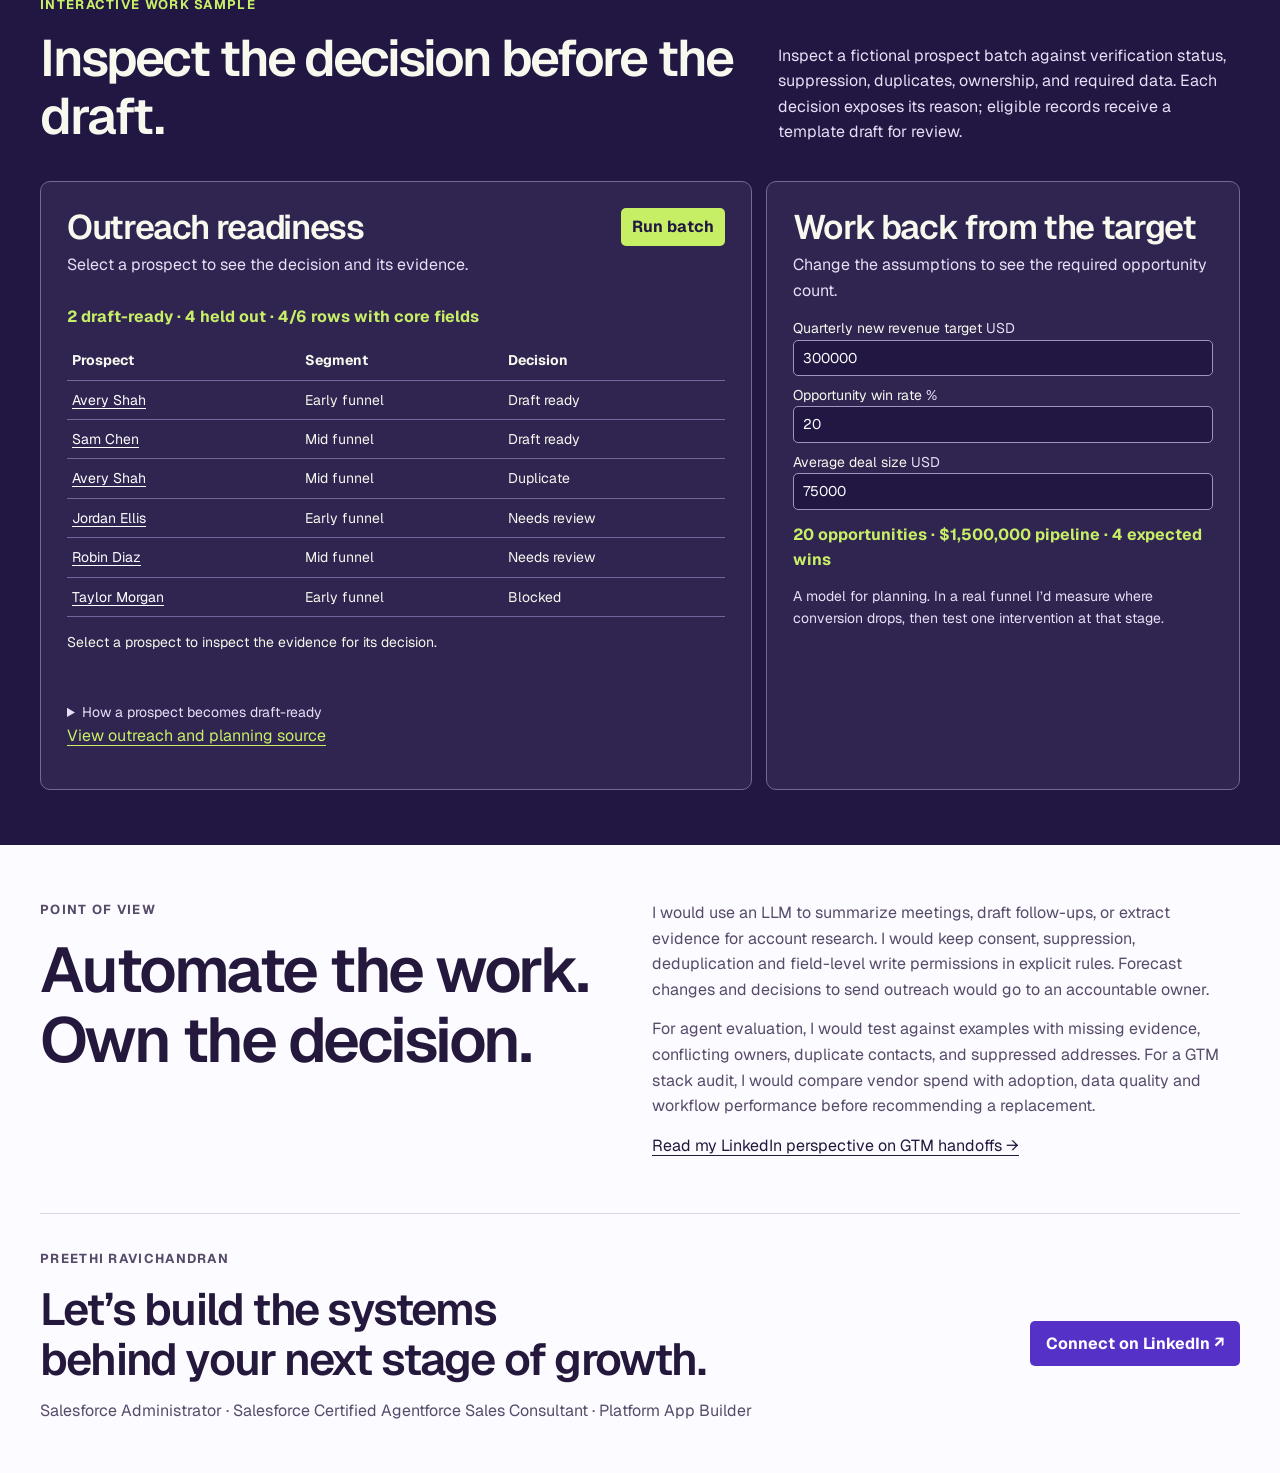
==== commit c49f3602: "Add files via upload" ====
--- a/index.html
+++ b/index.html
@@ -5,7 +5,7 @@
 <meta name="viewport" content="width=device-width,initial-scale=1">
 <meta name="description" content="Preethi Ravichandran | Salesforce &amp; GTM Systems Engineer. Multi-org operations, sales automation, CRM governance, and enterprise delivery. Explore case studies and interactive demos.">
 <meta property="og:title" content="Preethi Ravichandran | GTM Systems Engineering">
-<meta property="og:description" content="Salesforce and revenue operations case studies, with interactive demos for CRM sync, outreach readiness, and forecast review.">
+<meta property="og:description" content="Explore Salesforce delivery case studies, interactive GTM demos, and a pipeline review system design with reproducible verification.">
 <title>Preethi Ravichandran | GTM Systems &amp; Revenue Operations</title>
 <link rel="stylesheet" href="portfolio.css">
 <script src="decisions.js" defer></script>
@@ -54,18 +54,19 @@
 .region-labels li{display:block;flex:0 0 auto;white-space:nowrap;padding:4px 9px;background:#f0e9fb;border:1px solid #ded1ef;border-radius:5px;font:600 .8125rem/1.4 Geist,system-ui,sans-serif;color:#5631c7}
 @media(max-width:760px){.delivery-strip .region-proof{grid-column:1/-1}}
 .operating-method{padding-block:42px;border-top:1px solid #ded5e9}.method-grid{display:grid;grid-template-columns:repeat(3,minmax(0,1fr));gap:28px}.method-grid article{padding-top:20px;border-top:3px solid #aa8ddd}.method-grid h3{font-size:1.25rem;line-height:1.3}.method-grid p{color:#655a75;line-height:1.8}.contact h2{font-size:clamp(1.8rem,3.5vw,2.8rem);max-width:24ch}.contact>div{min-width:0}.contact>div>p:last-child{max-width:65ch}.contact>a{flex-shrink:0}.hero h1{max-width:16ch}@media(max-width:760px){.method-grid{grid-template-columns:1fr;gap:18px}.contact{flex-direction:column;align-items:flex-start;gap:22px}}
+.evidence-feature{display:grid;grid-template-columns:1fr 1fr;gap:40px;background:#efe8fb;border:1px solid #d8c9eb;padding:32px;border-radius:16px;margin-block:24px 42px}.evidence-feature h2{font-size:clamp(2rem,3.6vw,3rem)}.evidence-feature p{color:#655a75}.evidence-links{display:grid;gap:12px;align-content:center}.evidence-links a{display:block;padding:18px;background:#fff;border:1px solid #d8c9eb;border-radius:8px;text-decoration:none}.evidence-links a:hover{border-color:#5631c7}.evidence-links b,.evidence-links span{display:block}.evidence-links span{color:#655a75;font-size:.875rem;margin-top:5px}.supporting-work{padding-block:20px}.support-case{border:1px solid #ded5e9;padding:18px 22px;border-radius:10px;background:#fff;margin:12px 0}.support-case>summary{font-weight:600;cursor:pointer}.support-case .case{border:0;margin-top:20px;padding-bottom:0}.nav nav{flex-wrap:wrap}.hero h1{max-width:16ch}@media(max-width:760px){.evidence-feature{grid-template-columns:1fr;padding:24px;gap:18px}}@media(max-width:430px){.nav{flex-wrap:wrap;padding-block:14px}.nav nav{gap:14px}}
 </style>
 </head>
 <body>
 <a class="skip" href="#main">Skip to content</a>
-<header class="wrap nav"><a class="brand" href="#">Preethi Ravichandran</a><nav aria-label="Portfolio"><a href="#work">Work</a><a href="#lab">Demo</a><a href="#contact">Contact</a></nav></header>
+<header class="wrap nav"><a class="brand" href="#">Preethi Ravichandran</a><nav aria-label="Portfolio"><a href="system-design.html">Design</a><a href="#work">Work</a><a href="#lab">Demo</a><a href="#contact">Contact</a></nav></header>
 <main id="main">
 <section class="hero wrap" aria-labelledby="hero-title">
 <div class="hero-copy"><p class="label">SALESFORCE &amp; GTM SYSTEMS ENGINEER</p>
-<h1 id="hero-title">Revenue strategy.<br>Engineered into <em>Salesforce.</em></h1>
-<p class="intro">I translate revenue requirements into Salesforce automation, integration specifications, and production changes—connecting how prospects enter the business, how sales teams take ownership, and how leaders review pipeline.</p>
+<h1 id="hero-title">Revenue ambition.<br>Engineered into <em>execution.</em></h1>
+<p class="intro">I translate complex sales processes into Salesforce automation, CRM integration requirements, and production releases. My work connects prospect data, ownership, approvals, and pipeline review across global revenue teams.</p>
 <p class="hero-context">Nearly five years across enterprise energy, multi-org U.S. and Mexico operations, and maritime technology. Direct partnership with Sales, Marketing, RevOps, and IT from requirements through release.</p>
-<div class="actions"><a class="primary" href="#work">Explore my work</a><a class="secondary" href="#projects-title">Try the interactive demos</a></div>
+<div class="actions"><a class="primary" href="#work">Explore my work</a><a class="secondary" href="system-design.html">Inspect the system design</a></div>
 <div class="hero-skills"><span>Sales process design</span><span>CRM governance</span><span>Production delivery</span></div>
 </div>
 <aside class="systems-panel" aria-labelledby="systems-title">
@@ -83,16 +84,17 @@
 </section>
 <section id="work" class="wrap work">
 <div class="section-head"><div><p class="label">SELECTED COMPANY WORK</p><h2>Complex systems. Accountable delivery.</h2></div><p>Selected work across automation, data quality, integrations, and operational governance. Each case identifies the business problem, my contribution, and the decisions behind the implementation.</p></div>
-<nav class="case-index" aria-label="Case studies"><a href="#marcura">Forecast quality</a><a href="#clay">Enrichment governance</a><a href="#porch">Sales ownership</a><a href="#accenture">Flow and integration</a><a href="#handoffs">Marketing and service</a></nav>
-<article class="case" id="marcura"><div class="case-context"><p class="label">PIPELINE GOVERNANCE</p><p>Marcura Group</p></div><div><h3>Turn incomplete pipeline into a focused review agenda.</h3><dl><dt>Business problem</dt><dd>Open opportunities contained missing or zero deal values, absent activity, aging records, and overdue close dates. Sales and RevOps needed to identify what required an owner’s attention before relying on the pipeline.</dd><dt>What I delivered</dt><dd>I audited opportunity value, age, activity, and close dates to identify records for review. Alongside that work, I contributed to Closed-Won validation with an exception for the integration API profile.</dd><dt>Decisions, evidence &amp; scope</dt><dd>A flagged record establishes a review priority; it does not establish that the deal is lost or that its close date should change. My browser prototype makes those checks visible and leaves the final action with the deal owner.</dd></dl><a href="pipeline-triage.html">Inspect the Pipeline Triage demo</a></div></article><article class="case" id="clay"><div class="case-context"><p class="label">ENRICHMENT &amp; DATA GOVERNANCE</p><p>Marcura Group</p></div><div><h3>Expand prospect intelligence without losing CRM control.</h3><dl><dt>Business problem</dt><dd>Enrichment introduced a governance question alongside a coverage opportunity: how should external provider data enter Salesforce without replacing trusted values or creating conflicting records?</dd><dt>What I delivered</dt><dd>I translated prospecting requirements into Clay write-back, matching, deduplication, and consent guardrails, retaining Salesforce as the system of record and limiting enrichment writes to designated Clay fields. I also reviewed Sales Navigator adoption, validated ZoomInfo records, implemented and supported Weflow and Kernel, and coordinated Gainsight–Salesforce sync requirements.</dd><dt>Decisions, evidence &amp; scope</dt><dd>Provider data needs an explicit destination, matching rule, and review path. Coverage, unresolved matches, and cost per usable record are the measures I would use to assess a rollout; no measured enrichment uplift is claimed here.</dd></dl></div></article><article class="case" id="porch"><div class="case-context"><p class="label">MULTI-ORG SALES OPERATIONS</p><p>Porch Group</p></div><div><h3>Redesign ownership across five production Salesforce orgs.</h3><dl><dt>Business problem</dt><dd>U.S. and Mexico teams operated across five production orgs, with different routing, access, and approval requirements. Resolving an issue meant understanding the affected business process and its dependencies.</dd><dt>What I delivered</dt><dd>I owned Tier 2/3 Salesforce support, consolidated overlapping Lead and Opportunity Flows, and worked on lead assignment and approval redesign. I traced an Outreach defect through source-to-target field mapping and coordinated QA, UAT, and release validation directly with the teams using the workflows.</dd><dt>Decisions, evidence &amp; scope</dt><dd>My work covered investigation through release support, including resolution notes and enablement for repeatable handoffs. Two Nectar Awards recognized issue resolution, root-cause analysis, and Salesforce enhancements.</dd></dl></div></article><article class="case" id="accenture"><div class="case-context"><p class="label">AUTOMATION &amp; ENTERPRISE DELIVERY</p><p>Accenture / Avanade</p></div><div><h3>Modernize automation while protecting operational continuity.</h3><dl><dt>Business problem</dt><dd>A UK energy client depended on legacy Salesforce automation, prospect imports, and Dynamics 365 data synchronization. Changes had to preserve business behaviour across dependent systems and releases.</dd><dt>What I delivered</dt><dd>I migrated approximately 80 Process Builder automations to Flow, built a reusable VBScript process to prepare Pardot prospect imports, and reconciled Dynamics 365–Salesforce mapping and sync issues. I used SOQL and Data Loader to investigate duplicate or invalid lead and contact data before downstream use.</dd><dt>Decisions, evidence &amp; scope</dt><dd>I supported QA, UAT, regression testing, deployment validation, and post-release support, and led client-facing release demos and training. I received the Client Value Creation Award. The scope demonstrates delivery responsibility; it does not imply sole ownership of the wider implementation.</dd></dl></div></article><article class="case" id="handoffs"><div class="case-context"><p class="label">MARKETING &amp; SERVICE OPERATIONS</p><p>Marcura Group and Porch Group</p></div><div><h3>Connect demand generation to accountable service intake.</h3><dl><dt>Business problem</dt><dd>Prospects and customer requests crossed Account Engagement, Salesforce, support email, and Jira. Data eligibility, sync failures, routing, and queue ownership shaped whether the next team could act.</dd><dt>What I delivered</dt><dd>I investigated Account Engagement eligibility, bounced and unmailable records, segmentation, and sync exceptions. I supported Email-to-Case routing, helped scope Service Cloud migration requirements for Knowledge, SLAs, and duplicate cases, and set up email-to-Jira intake.</dd><dt>Decisions, evidence &amp; scope</dt><dd>My contribution spanned marketing operations, service support, and migration discovery. For a rollout, I would measure time to ownership, duplicate intake, and missed response windows; the migration requirements are presented as scoped work.</dd></dl></div></article></section>
+<nav class="case-index" aria-label="Case studies"><a href="#marcura">Forecast quality</a><a href="#supporting-work">Enrichment governance</a><a href="#porch">Sales ownership</a><a href="#accenture">Flow and integration</a><a href="#supporting-work">Marketing and service</a></nav>
+<article class="case" id="porch"><div class="case-context"><p class="label">MULTI-ORG SALES OPERATIONS</p><p>Porch Group</p></div><div><h3>Redesign ownership across five production Salesforce orgs.</h3><dl><dt>Business problem</dt><dd>U.S. and Mexico teams operated across five production orgs, with different routing, access, and approval requirements. Resolving an issue meant understanding the affected business process and its dependencies.</dd><dt>What I delivered</dt><dd>I owned Tier 2/3 Salesforce support, consolidated overlapping Lead and Opportunity Flows, and contributed to assignment and approval redesign. I traced an Outreach defect through source-to-target field mapping and coordinated QA, UAT, and release validation directly with the teams using the workflows.</dd><dt>Decisions, evidence &amp; scope</dt><dd>My work covered investigation through release support, including resolution notes and enablement for repeatable handoffs. Two Nectar Awards recognized issue resolution, root-cause analysis, and Salesforce enhancements.</dd></dl></div></article><article class="case" id="accenture"><div class="case-context"><p class="label">AUTOMATION &amp; ENTERPRISE DELIVERY</p><p>Accenture / Avanade</p></div><div><h3>Modernize automation while protecting operational continuity.</h3><dl><dt>Business problem</dt><dd>A UK energy client depended on legacy Salesforce automation, prospect imports, and Dynamics 365 data synchronization. Changes had to preserve business behaviour across dependent systems and releases.</dd><dt>What I delivered</dt><dd>I migrated approximately 80 Process Builder automations to Flow, built a reusable VBScript process to prepare Pardot prospect imports, and reconciled Dynamics 365–Salesforce mapping and sync issues. I used SOQL and Data Loader to investigate duplicate or invalid lead and contact data before downstream use.</dd><dt>Decisions, evidence &amp; scope</dt><dd>I supported QA, UAT, regression testing, deployment validation, and post-release support, and led client-facing release demos and training. I received the Client Value Creation Award.</dd></dl></div></article><article class="case" id="marcura"><div class="case-context"><p class="label">PIPELINE GOVERNANCE</p><p>Marcura Group</p></div><div><h3>Turn incomplete pipeline into a focused review agenda.</h3><dl><dt>Business problem</dt><dd>Open opportunities contained missing or zero deal values, absent activity, aging records, and overdue close dates. Sales and RevOps needed to identify what required an owner’s attention before relying on the pipeline.</dd><dt>What I delivered</dt><dd>I audited opportunity value, age, activity, and close dates to identify records for review. Alongside that work, I contributed to Closed-Won validation with an exception for the integration API profile.</dd><dt>Decisions, evidence &amp; scope</dt><dd>A flagged record establishes a review priority; it does not establish that the deal is lost or that its close date should change. My browser prototype makes those checks visible and leaves the final action with the deal owner.</dd></dl><a href="system-design.html">Read the architecture and decision walkthrough</a> · <a href="pipeline-triage.html">Run the demo</a></div></article><div class="supporting-work" id="supporting-work"><p class="label">ADDITIONAL DELIVERY EXPERIENCE</p><details class="support-case"><summary>Enrichment governance and CRM write-back</summary><article class="case" id="clay"><div class="case-context"><p class="label">ENRICHMENT &amp; DATA GOVERNANCE</p><p>Marcura Group</p></div><div><h3>Expand prospect intelligence without losing CRM control.</h3><dl><dt>Business problem</dt><dd>Enrichment introduced a governance question alongside a coverage opportunity: how should external provider data enter Salesforce without replacing trusted values or creating conflicting records?</dd><dt>What I delivered</dt><dd>I translated prospecting requirements into Clay write-back, matching, deduplication, and consent guardrails, retaining Salesforce as the system of record and limiting enrichment writes to designated Clay fields. I also reviewed Sales Navigator adoption, validated ZoomInfo records, implemented and supported Weflow and Kernel, and coordinated Gainsight–Salesforce sync requirements.</dd><dt>Decisions, evidence &amp; scope</dt><dd>Provider data needs an explicit destination, matching rule, and review path. For a rollout, I would track verified coverage, unresolved matches, and cost per usable record.</dd></dl></div></article></details><details class="support-case"><summary>Marketing operations and service intake</summary><article class="case" id="handoffs"><div class="case-context"><p class="label">MARKETING &amp; SERVICE OPERATIONS</p><p>Marcura Group and Porch Group</p></div><div><h3>Connect demand generation to accountable service intake.</h3><dl><dt>Business problem</dt><dd>Prospects and customer requests crossed Account Engagement, Salesforce, support email, and Jira. Data eligibility, sync failures, routing, and queue ownership shaped whether the next team could act.</dd><dt>What I delivered</dt><dd>I investigated Account Engagement eligibility, bounced and unmailable records, segmentation, and sync exceptions. I supported Email-to-Case routing, helped scope Service Cloud migration requirements for Knowledge, SLAs, and duplicate cases, and set up email-to-Jira intake.</dd><dt>Decisions, evidence &amp; scope</dt><dd>My contribution spanned marketing operations, service support, and migration discovery. For a rollout, I would measure time to ownership, duplicate intake, and missed response windows; the migration requirements are presented as scoped work.</dd></dl></div></article></details></div></section>
+<section class="wrap evidence-feature" aria-labelledby="evidence-title"><div><p class="label">FEATURED ENGINEERING WALKTHROUGH</p><h2 id="evidence-title">See the decision.<br>Inspect the design.</h2><p>Follow one fictional opportunity from a data-quality flag to an owner review. Inspect the rules, proposed Salesforce schema, retry considerations, and rollout plan.</p><a class="primary" href="system-design.html">Explore the system design</a></div><div class="evidence-links"><a href="system-design.html#example"><b>Worked example</b><span>Source values, flags, and the owner’s next action</span></a><a href="system-design.html#architecture"><b>Implementation design</b><span>Data model, review lifecycle, permissions, and exceptions</span></a><a href="system-design.html#verification"><b>Reproducible verification</b><span>Source code and executable checks for the demo rules</span></a></div></section>
 <section class="wrap operating-method" aria-labelledby="method-title"><div class="section-head"><div><p class="label">HOW I WORK</p><h2 id="method-title">Follow the dependency.<br>Resolve the root cause.</h2></div><p>I work directly with business stakeholders to understand the process, trace the system behaviour, and validate the change with the people who use it.</p></div><div class="method-grid"><article><h3>Start with the operating problem.</h3><p>Clarify the owner, decision, and exception behind a request. Map the handoff across teams before changing the automation.</p></article><article><h3>Trace the system behaviour.</h3><p>Investigate Flow logic, field mappings, record quality, and access dependencies. Diagnose the source of an issue before choosing a fix.</p></article><article><h3>Carry the change through release.</h3><p>Coordinate QA and UAT, validate the deployment, and support adoption with demos, training, and resolution notes.</p></article></div></section>
 <section class="wrap project-shelf" aria-labelledby="projects-title">
 <p class="label">PROJECTS · INTERACTIVE WORK SAMPLES</p>
-<h2 id="projects-title">Inspect the rules behind the workflow.</h2>
+<h2 id="projects-title">Three workflows. Inspectable decisions.</h2>
 <div class="project-grid">
-<article class="project-sync"><h3>CRM write-back and retry</h3><ul class="project-tags" aria-label="Skills demonstrated"><li>Clay governance</li><li>CRM integration</li><li>Idempotency</li></ul><p>Based on Clay governance and cross-CRM sync work. Replay an integration event, recover a temporary failure, and inspect what the workflow is allowed to write.</p><p class="demo-evidence"><b>What you can verify:</b> Three sample events exercise an allowed write, a blocked write, and a retry. Replaying the batch leaves the successful-write count at two.</p><p><b>Pilot measures:</b> duplicate writes, unresolved exceptions and time to recover failed syncs.</p><a href="sync-review.html">Run the integration replay →</a></article>
-<article class="project-outreach"><h3>Outreach readiness</h3><ul class="project-tags" aria-label="Skills demonstrated"><li>Lead qualification</li><li>Suppression</li><li>Deduplication</li></ul><p>Based on prospect data quality and assignment work. Trace which records reach a draft and which are held for duplicates, suppression or incomplete information.</p><p class="demo-evidence"><b>What you can verify:</b> Two of six fictional prospect records reach draft review. Four are held or blocked by the configured rules.</p><p><b>Pilot measures:</b> usable-record coverage, time to prepare a list and duplicate outreach attempts.</p><a href="#lab">Inspect the prospect queue →</a></article>
-<article class="project-forecast"><h3>Pipeline Triage</h3><ul class="project-tags" aria-label="Skills demonstrated"><li>Salesforce</li><li>Pipeline hygiene</li><li>RevOps</li></ul><p>Based on my opportunity audit. Inspect the deal signals and decide what the owner should verify before updating the forecast.</p><p class="demo-evidence"><b>What you can verify:</b> Three checks surface overdue close dates, missing or stale activity, and missing or zero deal values.</p><p><b>Pilot measures:</b> time to prepare a review and the share of flags that lead to an owner-confirmed action.</p><a href="pipeline-triage.html">Run Pipeline Triage →</a></article>
+<article class="project-sync"><p class="label">BROWSER PROTOTYPE</p><h3>CRM write-back and retry</h3><ul class="project-tags" aria-label="Skills demonstrated"><li>Clay governance</li><li>CRM integration</li><li>Idempotency</li></ul><p>Based on Clay governance and cross-CRM sync work. Replay an integration event, recover a temporary failure, and inspect what the workflow is allowed to write.</p><p class="demo-evidence"><b>What you can verify:</b> Three sample events exercise an allowed write, a blocked write, and a retry. Replaying the batch leaves the successful-write count at two.</p><p><b>Pilot measures:</b> duplicate writes, unresolved exceptions and time to recover failed syncs.</p><a href="sync-review.html">Run the integration replay →</a></article>
+<article class="project-outreach"><p class="label">BROWSER PROTOTYPE</p><h3>Outreach readiness</h3><ul class="project-tags" aria-label="Skills demonstrated"><li>Lead qualification</li><li>Suppression</li><li>Deduplication</li></ul><p>Based on prospect data quality and assignment work. Trace which records reach a draft and which are held for duplicates, suppression or incomplete information.</p><p class="demo-evidence"><b>What you can verify:</b> Two of six fictional prospect records reach draft review. Four are held or blocked by the configured rules.</p><p><b>Pilot measures:</b> usable-record coverage, time to prepare a list and duplicate outreach attempts.</p><a href="#lab">Inspect the prospect queue →</a></article>
+<article class="project-forecast"><p class="label">BROWSER PROTOTYPE</p><h3>Pipeline Triage</h3><ul class="project-tags" aria-label="Skills demonstrated"><li>Salesforce</li><li>Pipeline hygiene</li><li>RevOps</li></ul><p>Based on my opportunity audit. Inspect the deal signals and decide what the owner should verify before updating the forecast.</p><p class="demo-evidence"><b>What you can verify:</b> Three checks surface overdue close dates, missing or stale activity, and missing or zero deal values.</p><p><b>Pilot measures:</b> time to prepare a review and the share of flags that lead to an owner-confirmed action.</p><a href="pipeline-triage.html">Run Pipeline Triage →</a></article>
 </div>
 <p class="scope-note">Demo results come from fictional records. Production figures describe delivery scope. Pilot measures describe what I would track after rollout.</p>
 </section>
@@ -134,3 +136,4 @@
 
 
 
+
--- a/portfolio.css
+++ b/portfolio.css
@@ -72,3 +72,4 @@
 .project-tags{display:flex;flex-wrap:wrap;gap:6px;list-style:none;padding:0;margin:0 0 13px}
 .project-tags li{padding:2px 8px;border:1px solid #c8b9d7;border-radius:999px;color:var(--ink);background:var(--paper);font-size:.75rem}
 .demo-evidence{border-top:1px solid #d9cde4;padding-top:10px}
+
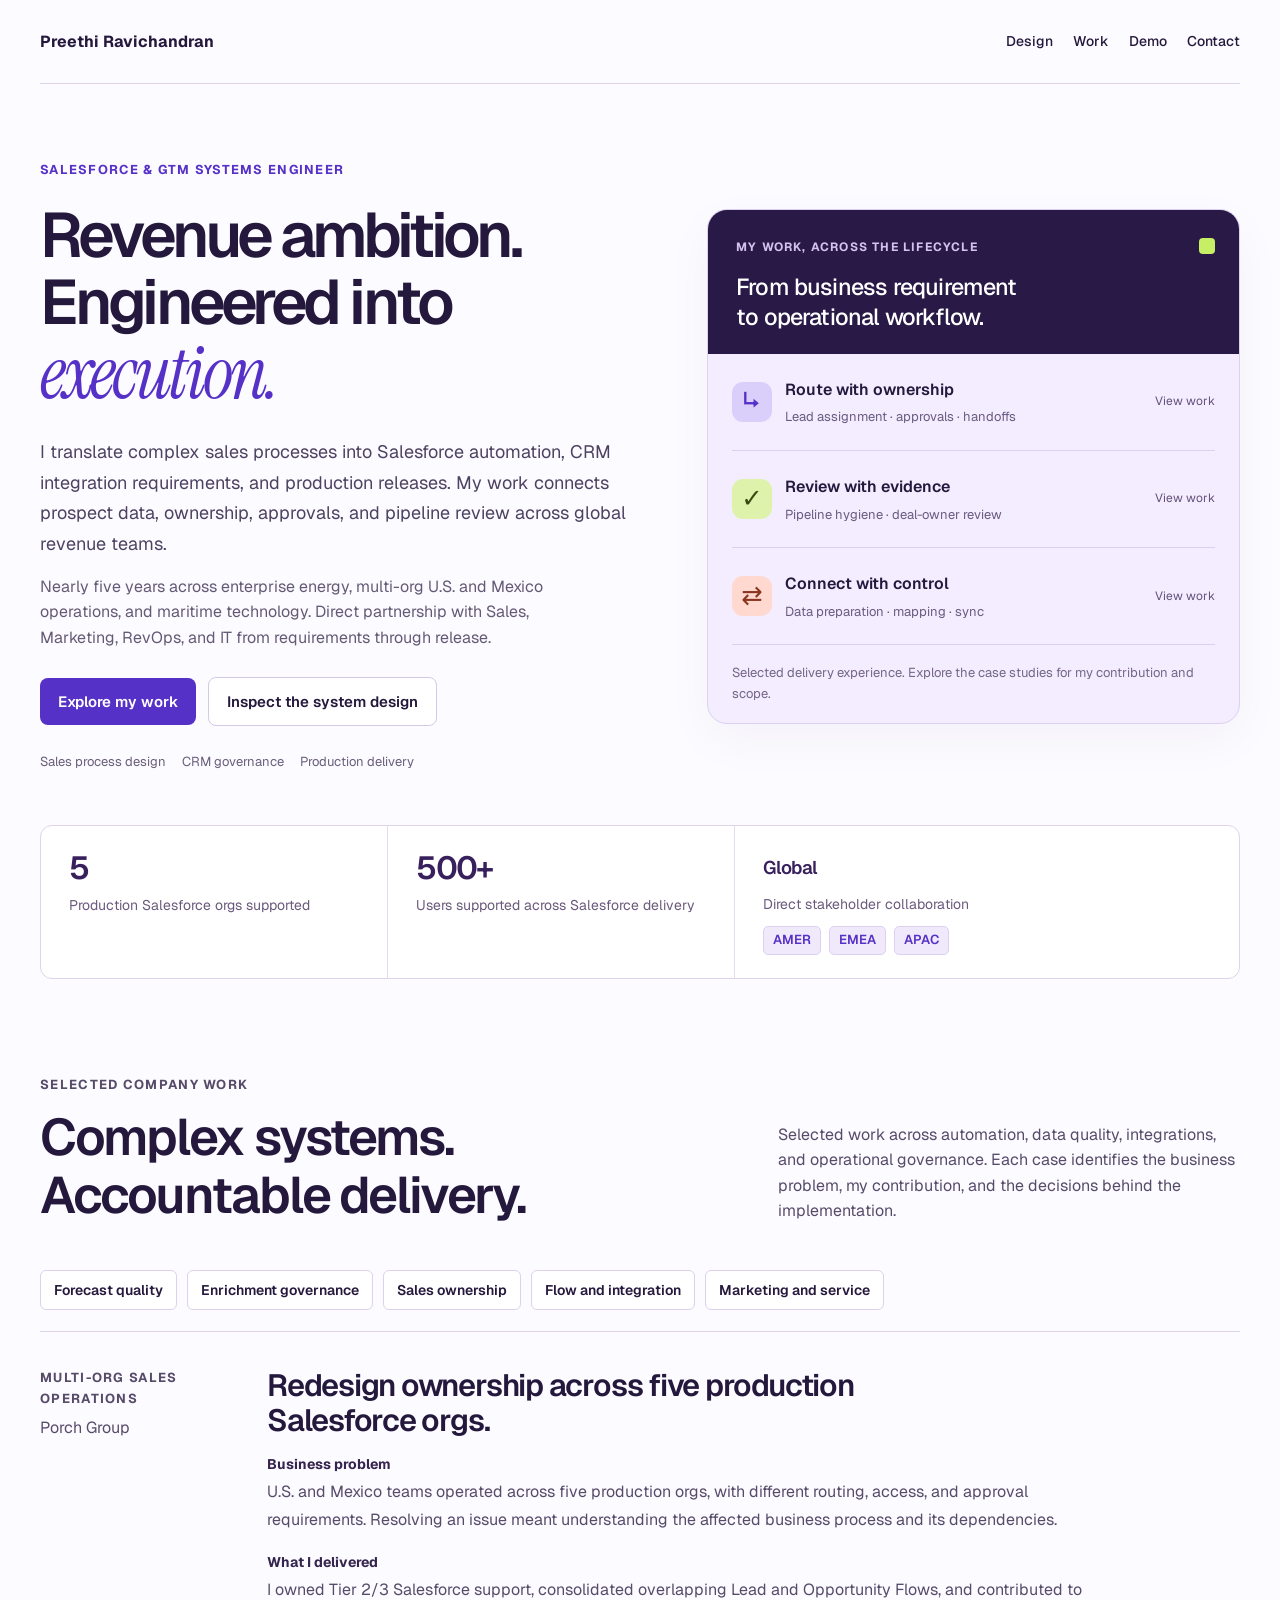
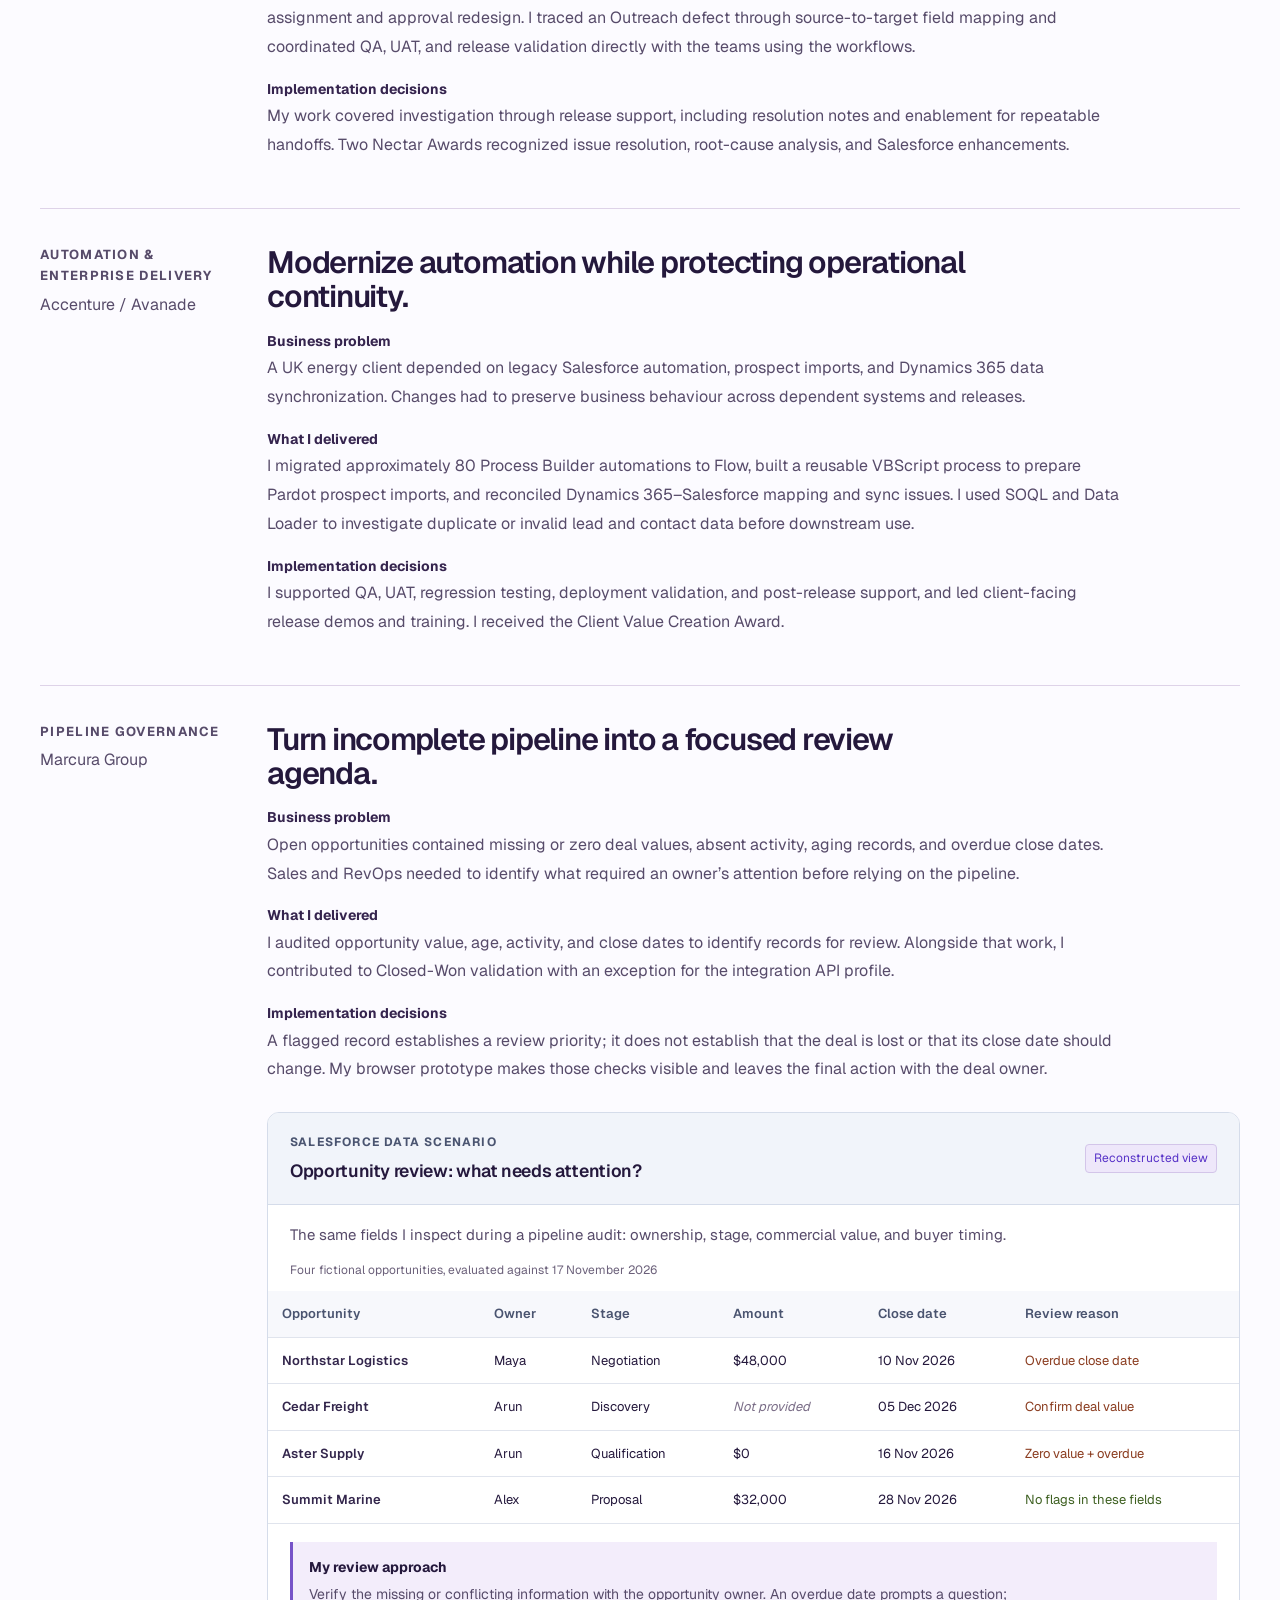
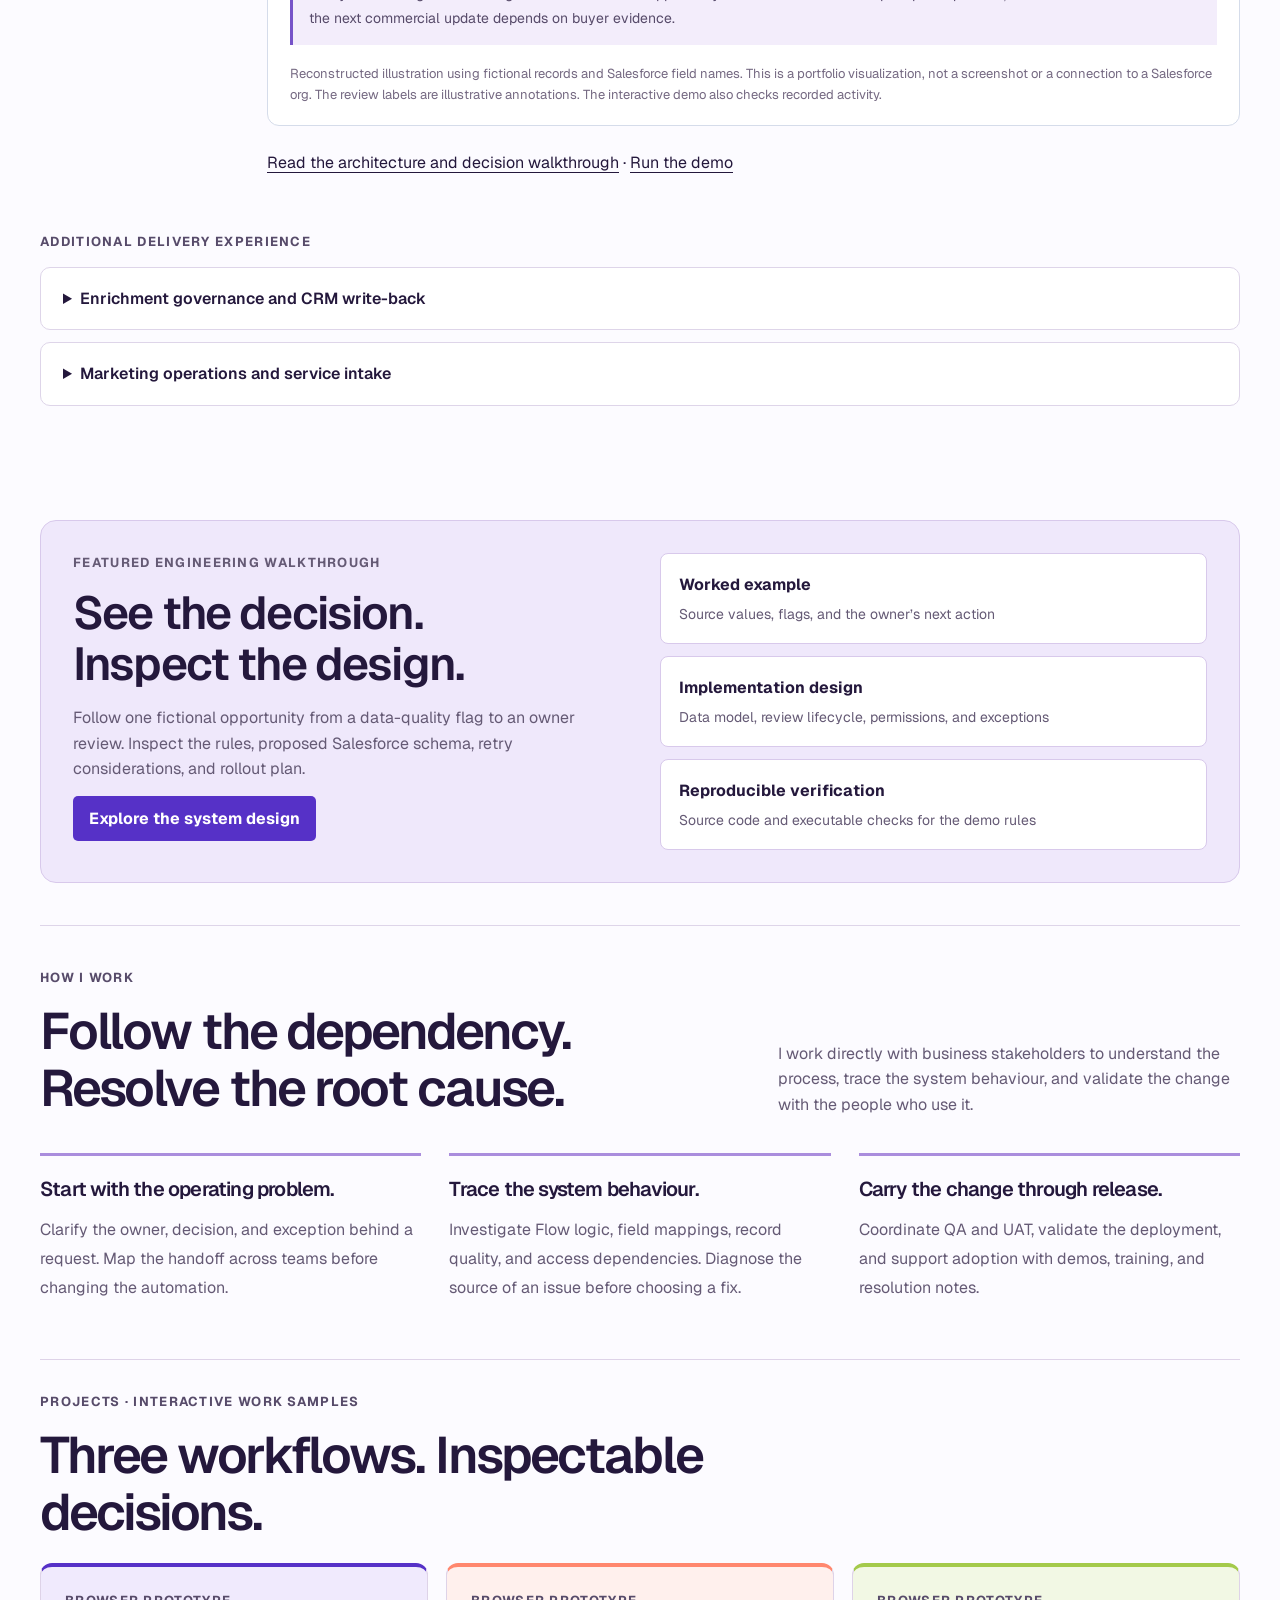
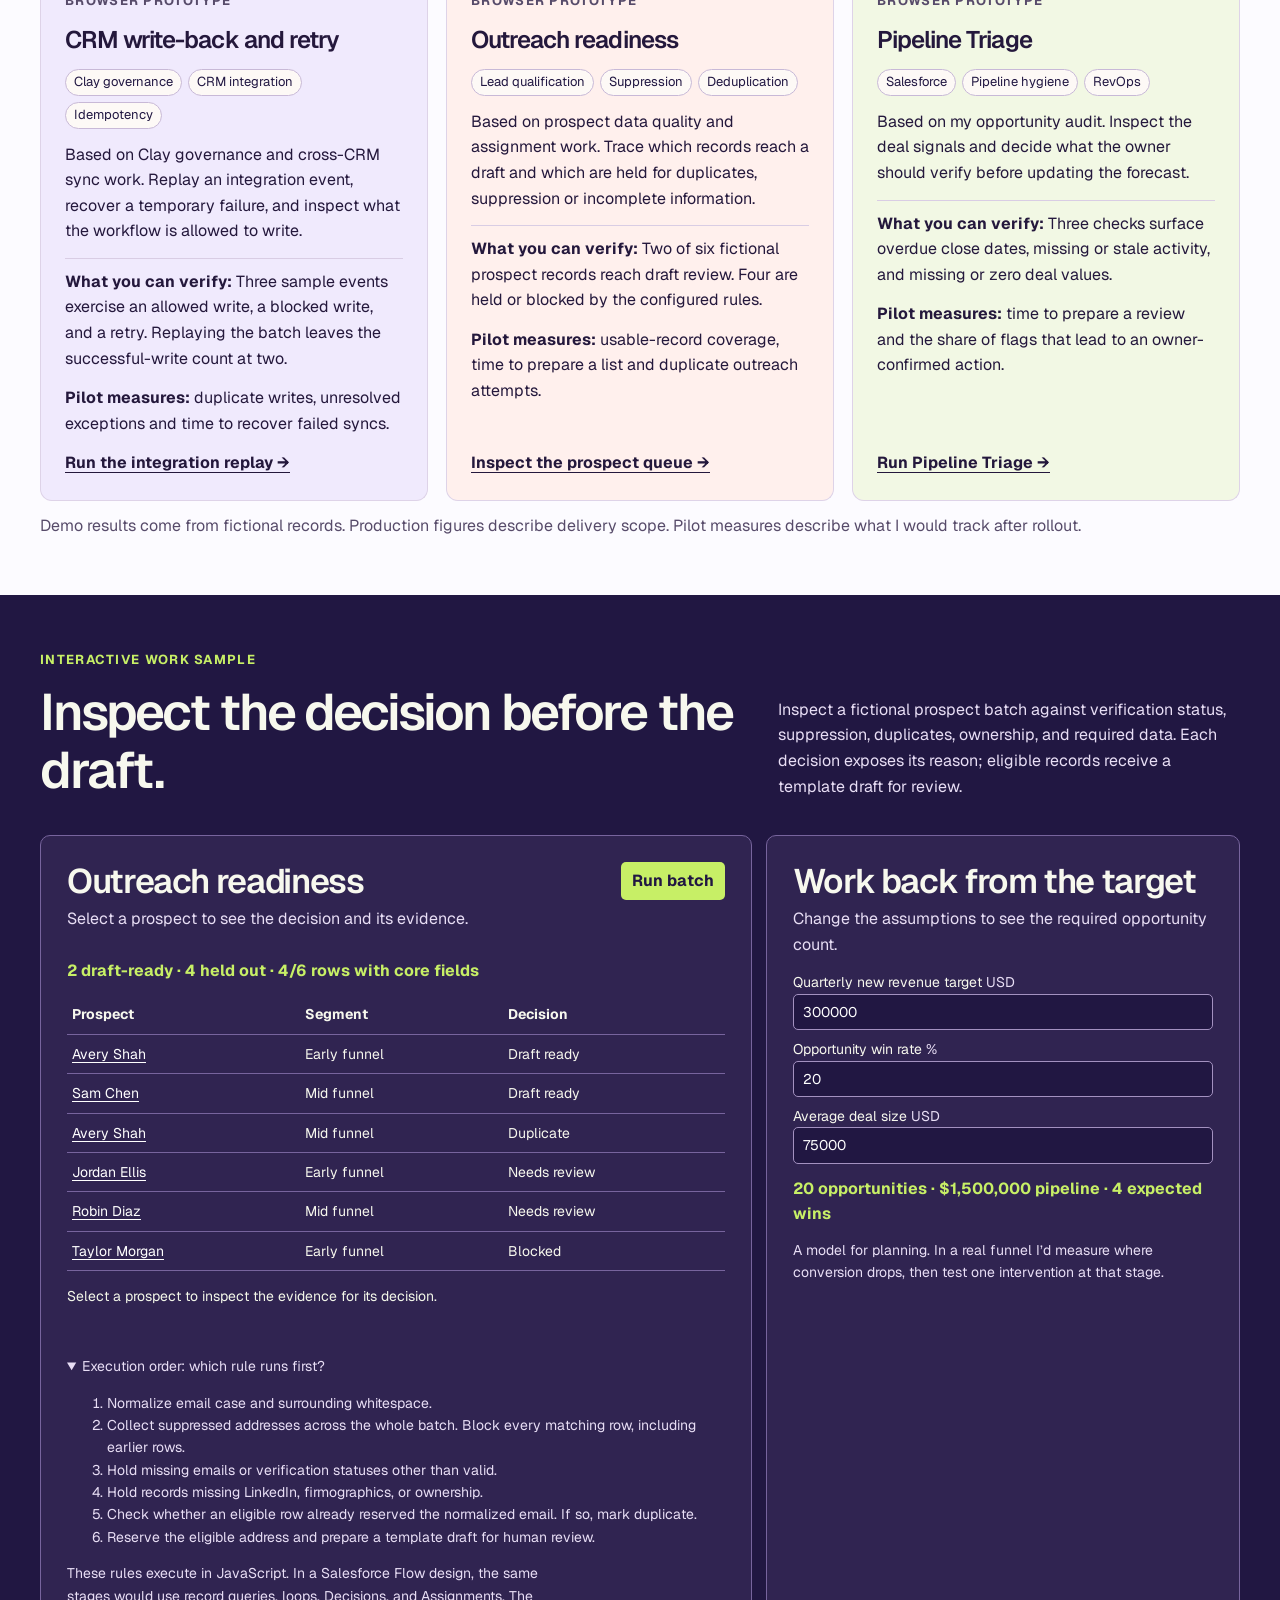
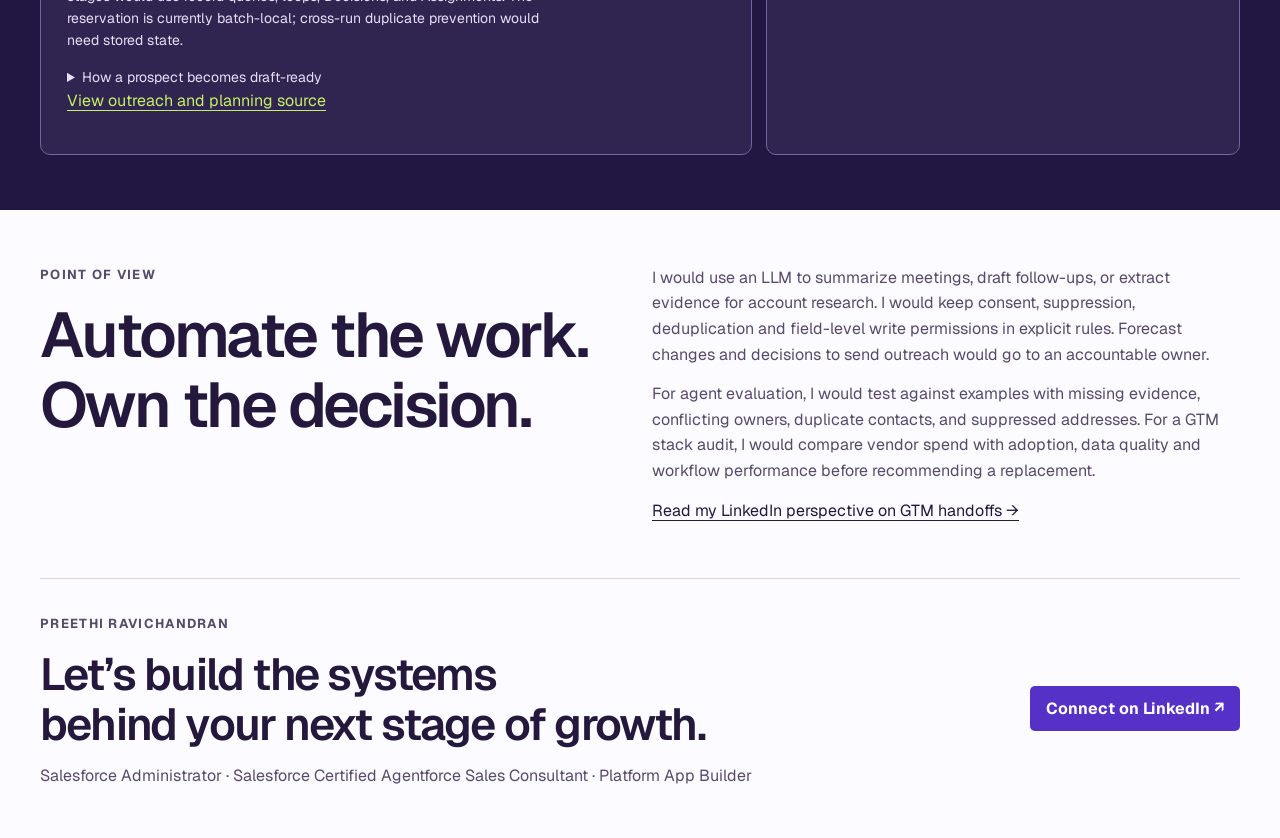
==== commit 3312213e: "Add files via upload" ====
--- a/index.html
+++ b/index.html
@@ -55,6 +55,7 @@
 @media(max-width:760px){.delivery-strip .region-proof{grid-column:1/-1}}
 .operating-method{padding-block:42px;border-top:1px solid #ded5e9}.method-grid{display:grid;grid-template-columns:repeat(3,minmax(0,1fr));gap:28px}.method-grid article{padding-top:20px;border-top:3px solid #aa8ddd}.method-grid h3{font-size:1.25rem;line-height:1.3}.method-grid p{color:#655a75;line-height:1.8}.contact h2{font-size:clamp(1.8rem,3.5vw,2.8rem);max-width:24ch}.contact>div{min-width:0}.contact>div>p:last-child{max-width:65ch}.contact>a{flex-shrink:0}.hero h1{max-width:16ch}@media(max-width:760px){.method-grid{grid-template-columns:1fr;gap:18px}.contact{flex-direction:column;align-items:flex-start;gap:22px}}
 .evidence-feature{display:grid;grid-template-columns:1fr 1fr;gap:40px;background:#efe8fb;border:1px solid #d8c9eb;padding:32px;border-radius:16px;margin-block:24px 42px}.evidence-feature h2{font-size:clamp(2rem,3.6vw,3rem)}.evidence-feature p{color:#655a75}.evidence-links{display:grid;gap:12px;align-content:center}.evidence-links a{display:block;padding:18px;background:#fff;border:1px solid #d8c9eb;border-radius:8px;text-decoration:none}.evidence-links a:hover{border-color:#5631c7}.evidence-links b,.evidence-links span{display:block}.evidence-links span{color:#655a75;font-size:.875rem;margin-top:5px}.supporting-work{padding-block:20px}.support-case{border:1px solid #ded5e9;padding:18px 22px;border-radius:10px;background:#fff;margin:12px 0}.support-case>summary{font-weight:600;cursor:pointer}.support-case .case{border:0;margin-top:20px;padding-bottom:0}.nav nav{flex-wrap:wrap}.hero h1{max-width:16ch}@media(max-width:760px){.evidence-feature{grid-template-columns:1fr;padding:24px;gap:18px}}@media(max-width:430px){.nav{flex-wrap:wrap;padding-block:14px}.nav nav{gap:14px}}
+.crm-preview{margin:28px 0 24px;border:1px solid #d5dcea;border-radius:12px;background:#fff;overflow:hidden}.crm-preview-top{display:flex;align-items:center;justify-content:space-between;gap:16px;background:#f1f4fa;padding:20px 22px;border-bottom:1px solid #d5dcea}.crm-preview-top .label{margin:0 0 7px;color:#4a5470;font-size:.75rem}.crm-preview h4{font-size:1.1rem;line-height:1.4;font-weight:600;letter-spacing:-.02em;margin:0}.reconstruction-tag{font-size:.75rem;line-height:1.4;white-space:nowrap;padding:5px 8px;border-radius:4px;border:1px solid #d3c5e9;background:#eee7fa;color:#5631c7}.crm-preview-intro{padding:18px 22px 0;color:#655a75;font-size:.9375rem}.crm-preview-scroll{overflow:auto}.crm-preview table{width:100%;min-width:790px;font-size:.8125rem;line-height:1.5;text-align:left}.crm-preview caption{text-align:left;padding:0 22px 12px;font-size:.75rem;color:#6b607a}.crm-preview th,.crm-preview td{padding:13px 14px;white-space:normal;border-color:#e0e4ed;vertical-align:top}.crm-preview thead th{background:#f7f8fc;color:#4a5470;font-weight:600}.crm-preview tbody th{font-weight:600;color:#33264c}.review-flag{color:#8b3d20}.review-clear{color:#3e6021}.missing-value{color:#7a6d87;font-style:italic}.crm-review-note{margin:18px 22px;padding:14px 16px;background:#f3edfb;border-left:3px solid #7653c8;font-size:.875rem}.crm-review-note p{margin:5px 0 0;color:#655a75;line-height:1.7}.crm-preview figcaption{padding:0 22px 20px;color:#756982;font-size:.8125rem;line-height:1.65}@media(max-width:530px){.crm-preview-top{flex-direction:column;align-items:flex-start}.crm-preview-top,.crm-preview-intro{padding-inline:16px}.crm-preview figcaption{padding-inline:16px}.crm-review-note{margin-inline:16px}}
 </style>
 </head>
 <body>
@@ -85,7 +86,7 @@
 <section id="work" class="wrap work">
 <div class="section-head"><div><p class="label">SELECTED COMPANY WORK</p><h2>Complex systems. Accountable delivery.</h2></div><p>Selected work across automation, data quality, integrations, and operational governance. Each case identifies the business problem, my contribution, and the decisions behind the implementation.</p></div>
 <nav class="case-index" aria-label="Case studies"><a href="#marcura">Forecast quality</a><a href="#supporting-work">Enrichment governance</a><a href="#porch">Sales ownership</a><a href="#accenture">Flow and integration</a><a href="#supporting-work">Marketing and service</a></nav>
-<article class="case" id="porch"><div class="case-context"><p class="label">MULTI-ORG SALES OPERATIONS</p><p>Porch Group</p></div><div><h3>Redesign ownership across five production Salesforce orgs.</h3><dl><dt>Business problem</dt><dd>U.S. and Mexico teams operated across five production orgs, with different routing, access, and approval requirements. Resolving an issue meant understanding the affected business process and its dependencies.</dd><dt>What I delivered</dt><dd>I owned Tier 2/3 Salesforce support, consolidated overlapping Lead and Opportunity Flows, and contributed to assignment and approval redesign. I traced an Outreach defect through source-to-target field mapping and coordinated QA, UAT, and release validation directly with the teams using the workflows.</dd><dt>Decisions, evidence &amp; scope</dt><dd>My work covered investigation through release support, including resolution notes and enablement for repeatable handoffs. Two Nectar Awards recognized issue resolution, root-cause analysis, and Salesforce enhancements.</dd></dl></div></article><article class="case" id="accenture"><div class="case-context"><p class="label">AUTOMATION &amp; ENTERPRISE DELIVERY</p><p>Accenture / Avanade</p></div><div><h3>Modernize automation while protecting operational continuity.</h3><dl><dt>Business problem</dt><dd>A UK energy client depended on legacy Salesforce automation, prospect imports, and Dynamics 365 data synchronization. Changes had to preserve business behaviour across dependent systems and releases.</dd><dt>What I delivered</dt><dd>I migrated approximately 80 Process Builder automations to Flow, built a reusable VBScript process to prepare Pardot prospect imports, and reconciled Dynamics 365–Salesforce mapping and sync issues. I used SOQL and Data Loader to investigate duplicate or invalid lead and contact data before downstream use.</dd><dt>Decisions, evidence &amp; scope</dt><dd>I supported QA, UAT, regression testing, deployment validation, and post-release support, and led client-facing release demos and training. I received the Client Value Creation Award.</dd></dl></div></article><article class="case" id="marcura"><div class="case-context"><p class="label">PIPELINE GOVERNANCE</p><p>Marcura Group</p></div><div><h3>Turn incomplete pipeline into a focused review agenda.</h3><dl><dt>Business problem</dt><dd>Open opportunities contained missing or zero deal values, absent activity, aging records, and overdue close dates. Sales and RevOps needed to identify what required an owner’s attention before relying on the pipeline.</dd><dt>What I delivered</dt><dd>I audited opportunity value, age, activity, and close dates to identify records for review. Alongside that work, I contributed to Closed-Won validation with an exception for the integration API profile.</dd><dt>Decisions, evidence &amp; scope</dt><dd>A flagged record establishes a review priority; it does not establish that the deal is lost or that its close date should change. My browser prototype makes those checks visible and leaves the final action with the deal owner.</dd></dl><a href="system-design.html">Read the architecture and decision walkthrough</a> · <a href="pipeline-triage.html">Run the demo</a></div></article><div class="supporting-work" id="supporting-work"><p class="label">ADDITIONAL DELIVERY EXPERIENCE</p><details class="support-case"><summary>Enrichment governance and CRM write-back</summary><article class="case" id="clay"><div class="case-context"><p class="label">ENRICHMENT &amp; DATA GOVERNANCE</p><p>Marcura Group</p></div><div><h3>Expand prospect intelligence without losing CRM control.</h3><dl><dt>Business problem</dt><dd>Enrichment introduced a governance question alongside a coverage opportunity: how should external provider data enter Salesforce without replacing trusted values or creating conflicting records?</dd><dt>What I delivered</dt><dd>I translated prospecting requirements into Clay write-back, matching, deduplication, and consent guardrails, retaining Salesforce as the system of record and limiting enrichment writes to designated Clay fields. I also reviewed Sales Navigator adoption, validated ZoomInfo records, implemented and supported Weflow and Kernel, and coordinated Gainsight–Salesforce sync requirements.</dd><dt>Decisions, evidence &amp; scope</dt><dd>Provider data needs an explicit destination, matching rule, and review path. For a rollout, I would track verified coverage, unresolved matches, and cost per usable record.</dd></dl></div></article></details><details class="support-case"><summary>Marketing operations and service intake</summary><article class="case" id="handoffs"><div class="case-context"><p class="label">MARKETING &amp; SERVICE OPERATIONS</p><p>Marcura Group and Porch Group</p></div><div><h3>Connect demand generation to accountable service intake.</h3><dl><dt>Business problem</dt><dd>Prospects and customer requests crossed Account Engagement, Salesforce, support email, and Jira. Data eligibility, sync failures, routing, and queue ownership shaped whether the next team could act.</dd><dt>What I delivered</dt><dd>I investigated Account Engagement eligibility, bounced and unmailable records, segmentation, and sync exceptions. I supported Email-to-Case routing, helped scope Service Cloud migration requirements for Knowledge, SLAs, and duplicate cases, and set up email-to-Jira intake.</dd><dt>Decisions, evidence &amp; scope</dt><dd>My contribution spanned marketing operations, service support, and migration discovery. For a rollout, I would measure time to ownership, duplicate intake, and missed response windows; the migration requirements are presented as scoped work.</dd></dl></div></article></details></div></section>
+<article class="case" id="porch"><div class="case-context"><p class="label">MULTI-ORG SALES OPERATIONS</p><p>Porch Group</p></div><div><h3>Redesign ownership across five production Salesforce orgs.</h3><dl><dt>Business problem</dt><dd>U.S. and Mexico teams operated across five production orgs, with different routing, access, and approval requirements. Resolving an issue meant understanding the affected business process and its dependencies.</dd><dt>What I delivered</dt><dd>I owned Tier 2/3 Salesforce support, consolidated overlapping Lead and Opportunity Flows, and contributed to assignment and approval redesign. I traced an Outreach defect through source-to-target field mapping and coordinated QA, UAT, and release validation directly with the teams using the workflows.</dd><dt>Implementation decisions</dt><dd>My work covered investigation through release support, including resolution notes and enablement for repeatable handoffs. Two Nectar Awards recognized issue resolution, root-cause analysis, and Salesforce enhancements.</dd></dl></div></article><article class="case" id="accenture"><div class="case-context"><p class="label">AUTOMATION &amp; ENTERPRISE DELIVERY</p><p>Accenture / Avanade</p></div><div><h3>Modernize automation while protecting operational continuity.</h3><dl><dt>Business problem</dt><dd>A UK energy client depended on legacy Salesforce automation, prospect imports, and Dynamics 365 data synchronization. Changes had to preserve business behaviour across dependent systems and releases.</dd><dt>What I delivered</dt><dd>I migrated approximately 80 Process Builder automations to Flow, built a reusable VBScript process to prepare Pardot prospect imports, and reconciled Dynamics 365–Salesforce mapping and sync issues. I used SOQL and Data Loader to investigate duplicate or invalid lead and contact data before downstream use.</dd><dt>Implementation decisions</dt><dd>I supported QA, UAT, regression testing, deployment validation, and post-release support, and led client-facing release demos and training. I received the Client Value Creation Award.</dd></dl></div></article><article class="case" id="marcura"><div class="case-context"><p class="label">PIPELINE GOVERNANCE</p><p>Marcura Group</p></div><div><h3>Turn incomplete pipeline into a focused review agenda.</h3><dl><dt>Business problem</dt><dd>Open opportunities contained missing or zero deal values, absent activity, aging records, and overdue close dates. Sales and RevOps needed to identify what required an owner’s attention before relying on the pipeline.</dd><dt>What I delivered</dt><dd>I audited opportunity value, age, activity, and close dates to identify records for review. Alongside that work, I contributed to Closed-Won validation with an exception for the integration API profile.</dd><dt>Implementation decisions</dt><dd>A flagged record establishes a review priority; it does not establish that the deal is lost or that its close date should change. My browser prototype makes those checks visible and leaves the final action with the deal owner.</dd></dl><figure class="crm-preview" aria-labelledby="crm-preview-title"><div class="crm-preview-top"><div><p class="label">SALESFORCE DATA SCENARIO</p><h4 id="crm-preview-title">Opportunity review: what needs attention?</h4></div><span class="reconstruction-tag">Reconstructed view</span></div><p class="crm-preview-intro">The same fields I inspect during a pipeline audit: ownership, stage, commercial value, and buyer timing.</p><div class="crm-preview-scroll" tabindex="0" role="region" aria-label="Fictional opportunity records"><table><caption>Four fictional opportunities, evaluated against 17 November 2026</caption><thead><tr><th scope="col">Opportunity</th><th scope="col">Owner</th><th scope="col">Stage</th><th scope="col">Amount</th><th scope="col">Close date</th><th scope="col">Review reason</th></tr></thead><tbody><tr><th scope="row">Northstar Logistics</th><td>Maya</td><td>Negotiation</td><td>$48,000</td><td>10 Nov 2026</td><td><span class="review-flag">Overdue close date</span></td></tr><tr><th scope="row">Cedar Freight</th><td>Arun</td><td>Discovery</td><td><span class="missing-value">Not provided</span></td><td>05 Dec 2026</td><td><span class="review-flag">Confirm deal value</span></td></tr><tr><th scope="row">Aster Supply</th><td>Arun</td><td>Qualification</td><td>$0</td><td>16 Nov 2026</td><td><span class="review-flag">Zero value + overdue</span></td></tr><tr><th scope="row">Summit Marine</th><td>Alex</td><td>Proposal</td><td>$32,000</td><td>28 Nov 2026</td><td><span class="review-clear">No flags in these fields</span></td></tr></tbody></table></div><div class="crm-review-note"><b>My review approach</b><p>Verify the missing or conflicting information with the opportunity owner. An overdue date prompts a question; the next commercial update depends on buyer evidence.</p></div><figcaption>Reconstructed illustration using fictional records and Salesforce field names. This is a portfolio visualization, not a screenshot or a connection to a Salesforce org. The review labels are illustrative annotations. The interactive demo also checks recorded activity.</figcaption></figure><a href="system-design.html">Read the architecture and decision walkthrough</a> · <a href="pipeline-triage.html">Run the demo</a></div></article><div class="supporting-work" id="supporting-work"><p class="label">ADDITIONAL DELIVERY EXPERIENCE</p><details class="support-case"><summary>Enrichment governance and CRM write-back</summary><article class="case" id="clay"><div class="case-context"><p class="label">ENRICHMENT &amp; DATA GOVERNANCE</p><p>Marcura Group</p></div><div><h3>Expand prospect intelligence without losing CRM control.</h3><dl><dt>Business problem</dt><dd>Enrichment introduced a governance question alongside a coverage opportunity: how should external provider data enter Salesforce without replacing trusted values or creating conflicting records?</dd><dt>What I delivered</dt><dd>I translated prospecting requirements into Clay write-back, matching, deduplication, and consent guardrails, retaining Salesforce as the system of record and limiting enrichment writes to designated Clay fields. I also reviewed Sales Navigator adoption, validated ZoomInfo records, implemented and supported Weflow and Kernel, and coordinated Gainsight–Salesforce sync requirements.</dd><dt>Implementation decisions</dt><dd>Provider data needs an explicit destination, matching rule, and review path. For a rollout, I would track verified coverage, unresolved matches, and cost per usable record.</dd></dl></div></article></details><details class="support-case"><summary>Marketing operations and service intake</summary><article class="case" id="handoffs"><div class="case-context"><p class="label">MARKETING &amp; SERVICE OPERATIONS</p><p>Marcura Group and Porch Group</p></div><div><h3>Connect demand generation to accountable service intake.</h3><dl><dt>Business problem</dt><dd>Prospects and customer requests crossed Account Engagement, Salesforce, support email, and Jira. Data eligibility, sync failures, routing, and queue ownership shaped whether the next team could act.</dd><dt>What I delivered</dt><dd>I investigated Account Engagement eligibility, bounced and unmailable records, segmentation, and sync exceptions. I supported Email-to-Case routing, helped scope Service Cloud migration requirements for Knowledge, SLAs, and duplicate cases, and set up email-to-Jira intake.</dd><dt>Implementation decisions</dt><dd>My contribution covered marketing operations, service support, and migration discovery. For a rollout, I would track how quickly requests reach an owner, duplicate intake, and missed response windows.</dd></dl></div></article></details></div></section>
 <section class="wrap evidence-feature" aria-labelledby="evidence-title"><div><p class="label">FEATURED ENGINEERING WALKTHROUGH</p><h2 id="evidence-title">See the decision.<br>Inspect the design.</h2><p>Follow one fictional opportunity from a data-quality flag to an owner review. Inspect the rules, proposed Salesforce schema, retry considerations, and rollout plan.</p><a class="primary" href="system-design.html">Explore the system design</a></div><div class="evidence-links"><a href="system-design.html#example"><b>Worked example</b><span>Source values, flags, and the owner’s next action</span></a><a href="system-design.html#architecture"><b>Implementation design</b><span>Data model, review lifecycle, permissions, and exceptions</span></a><a href="system-design.html#verification"><b>Reproducible verification</b><span>Source code and executable checks for the demo rules</span></a></div></section>
 <section class="wrap operating-method" aria-labelledby="method-title"><div class="section-head"><div><p class="label">HOW I WORK</p><h2 id="method-title">Follow the dependency.<br>Resolve the root cause.</h2></div><p>I work directly with business stakeholders to understand the process, trace the system behaviour, and validate the change with the people who use it.</p></div><div class="method-grid"><article><h3>Start with the operating problem.</h3><p>Clarify the owner, decision, and exception behind a request. Map the handoff across teams before changing the automation.</p></article><article><h3>Trace the system behaviour.</h3><p>Investigate Flow logic, field mappings, record quality, and access dependencies. Diagnose the source of an issue before choosing a fix.</p></article><article><h3>Carry the change through release.</h3><p>Coordinate QA and UAT, validate the deployment, and support adoption with demos, training, and resolution notes.</p></article></div></section>
 <section class="wrap project-shelf" aria-labelledby="projects-title">
@@ -107,7 +108,7 @@
 <div id="batch" class="metrics" aria-live="polite"></div>
 <div class="table-scroll"><table><thead><tr><th scope="col">Prospect</th><th scope="col">Segment</th><th scope="col">Decision</th></tr></thead><tbody id="prospects"></tbody></table></div>
 <div id="explanation" class="explanation" aria-live="polite">Run the batch to inspect a decision.</div>
-<details class="method"><summary>How a prospect becomes draft-ready</summary><p>Each sample supplies simulated email verification, suppression, ownership, and field-completeness inputs. The code applies shared rules before reserving a contact for one eligible segment. Records that fail a check receive a reason. Ready records get a reviewable template draft. The browser runs the logic on sample data without external connections or email delivery.</p></details>
+<details class="method" open><summary>Execution order: which rule runs first?</summary><ol><li>Normalize email case and surrounding whitespace.</li><li>Collect suppressed addresses across the whole batch. Block every matching row, including earlier rows.</li><li>Hold missing emails or verification statuses other than valid.</li><li>Hold records missing LinkedIn, firmographics, or ownership.</li><li>Check whether an eligible row already reserved the normalized email. If so, mark duplicate.</li><li>Reserve the eligible address and prepare a template draft for human review.</li></ol><p>These rules execute in JavaScript. In a Salesforce Flow design, the same stages would use record queries, loops, Decisions, and Assignments. The reservation is currently batch-local; cross-run duplicate prevention would need stored state.</p></details><details class="method"><summary>How a prospect becomes draft-ready</summary><p>Each sample supplies simulated email verification, suppression, ownership, and field-completeness inputs. The code applies shared rules before reserving a contact for one eligible segment. Records that fail a check receive a reason. Ready records get a reviewable template draft. The browser runs the logic on sample data without external connections or email delivery.</p></details>
 <p><a href="decisions.js" class="source-link">View outreach and planning source</a></p>
 </section>
 <section class="panel math" aria-labelledby="math-title"><h3 id="math-title">Work back from the target</h3><p>Change the assumptions to see the required opportunity count.</p>
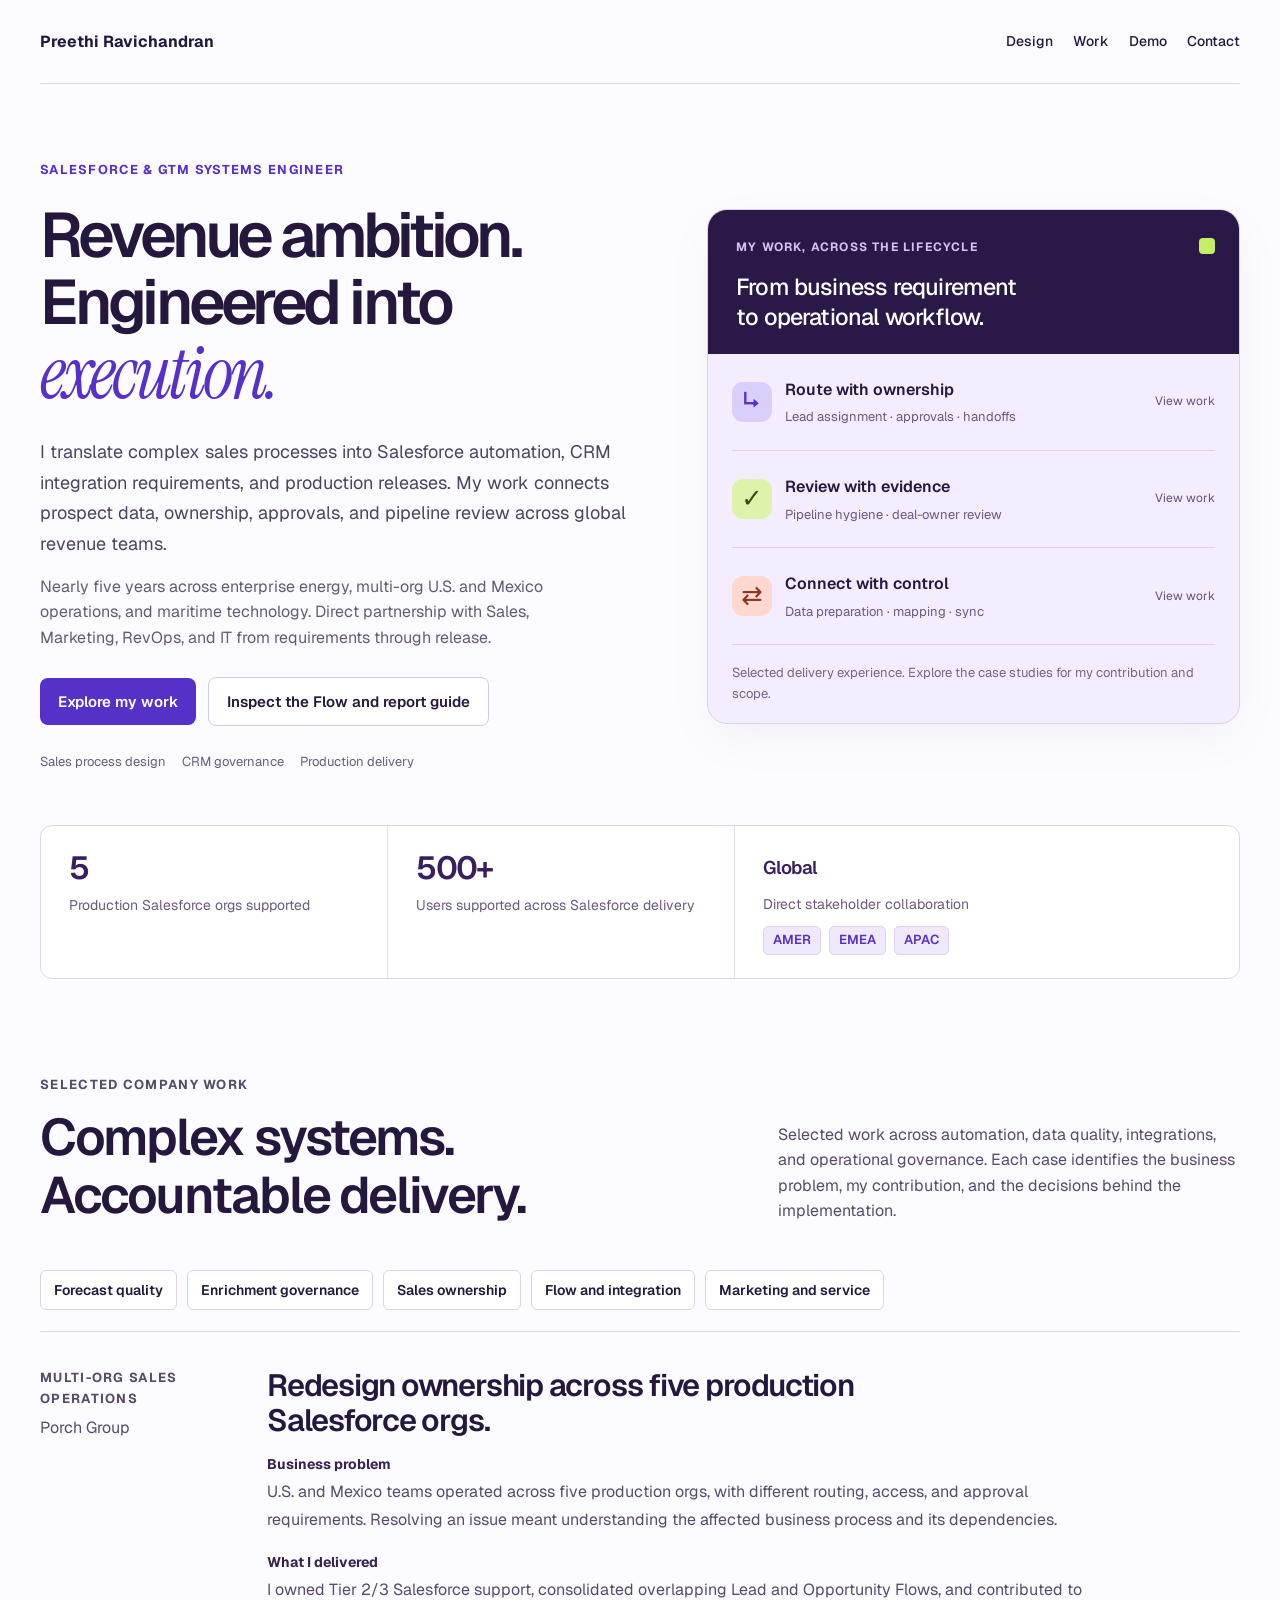
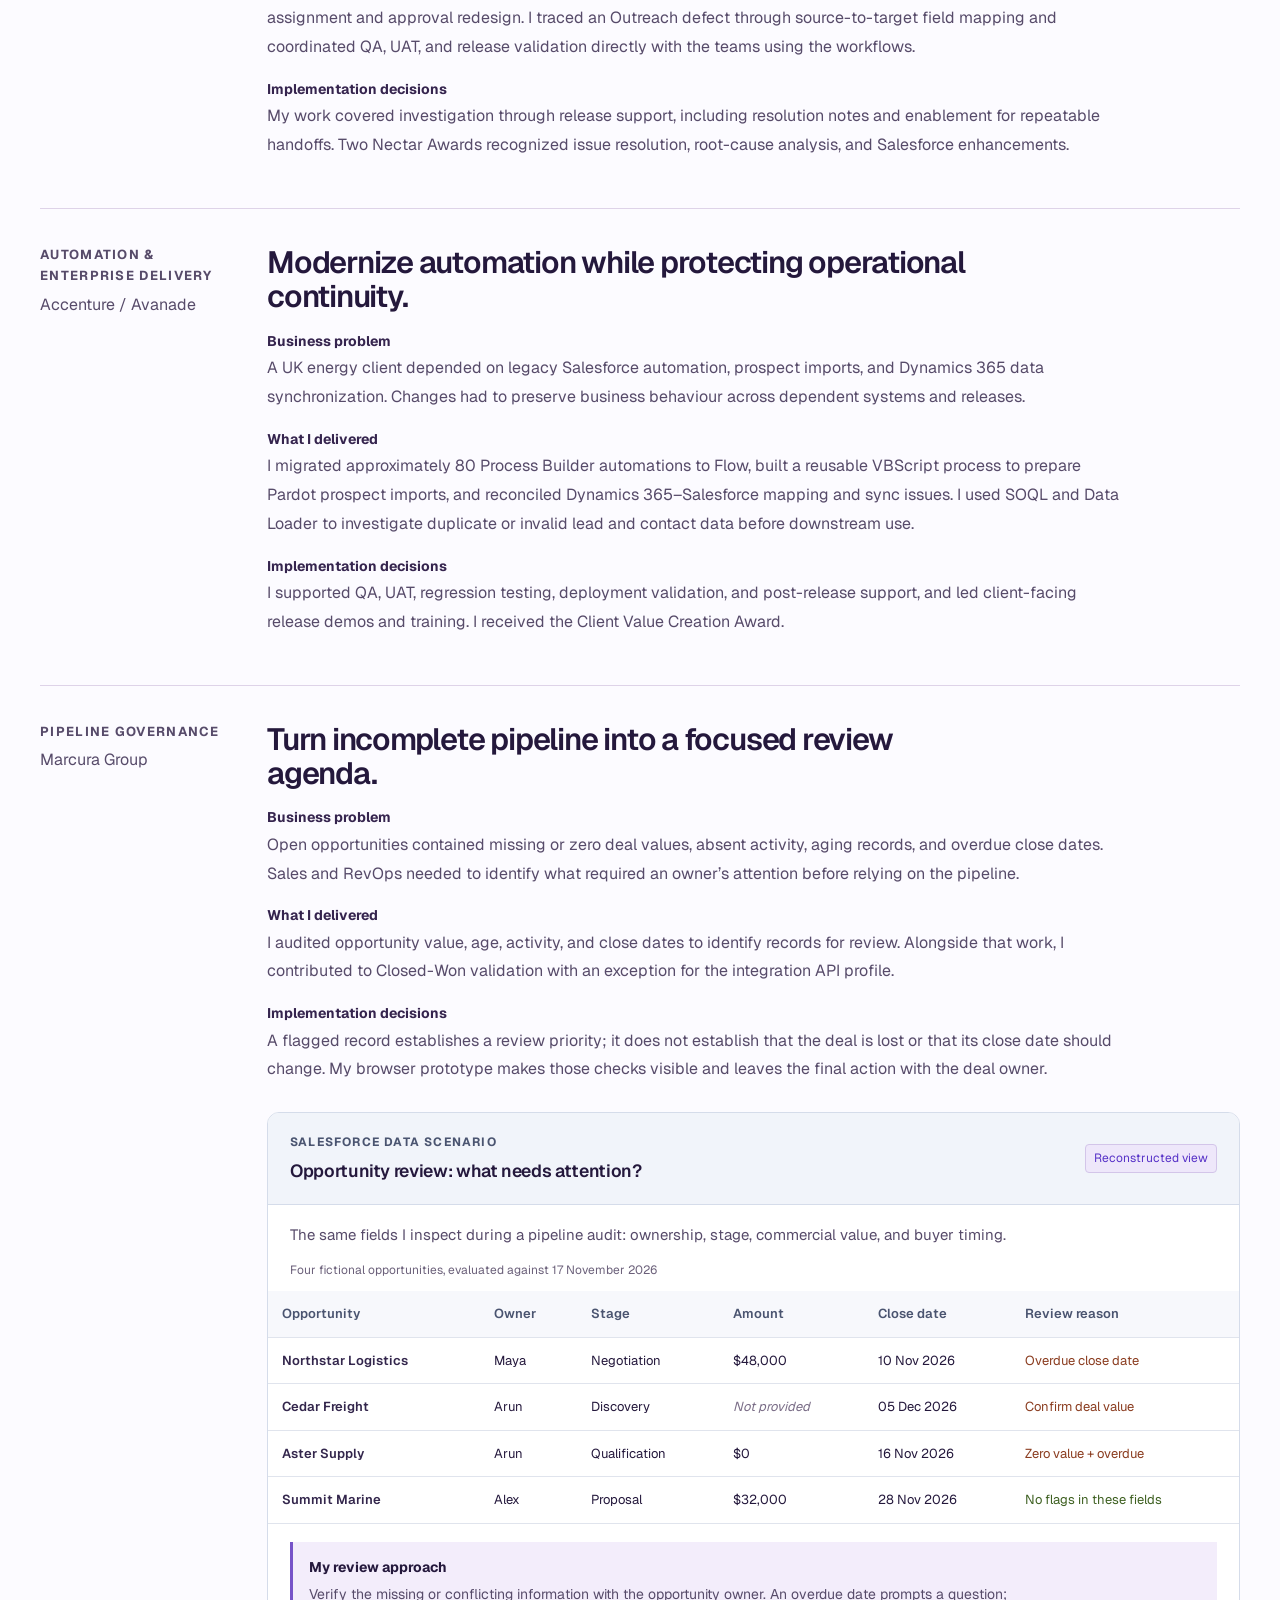
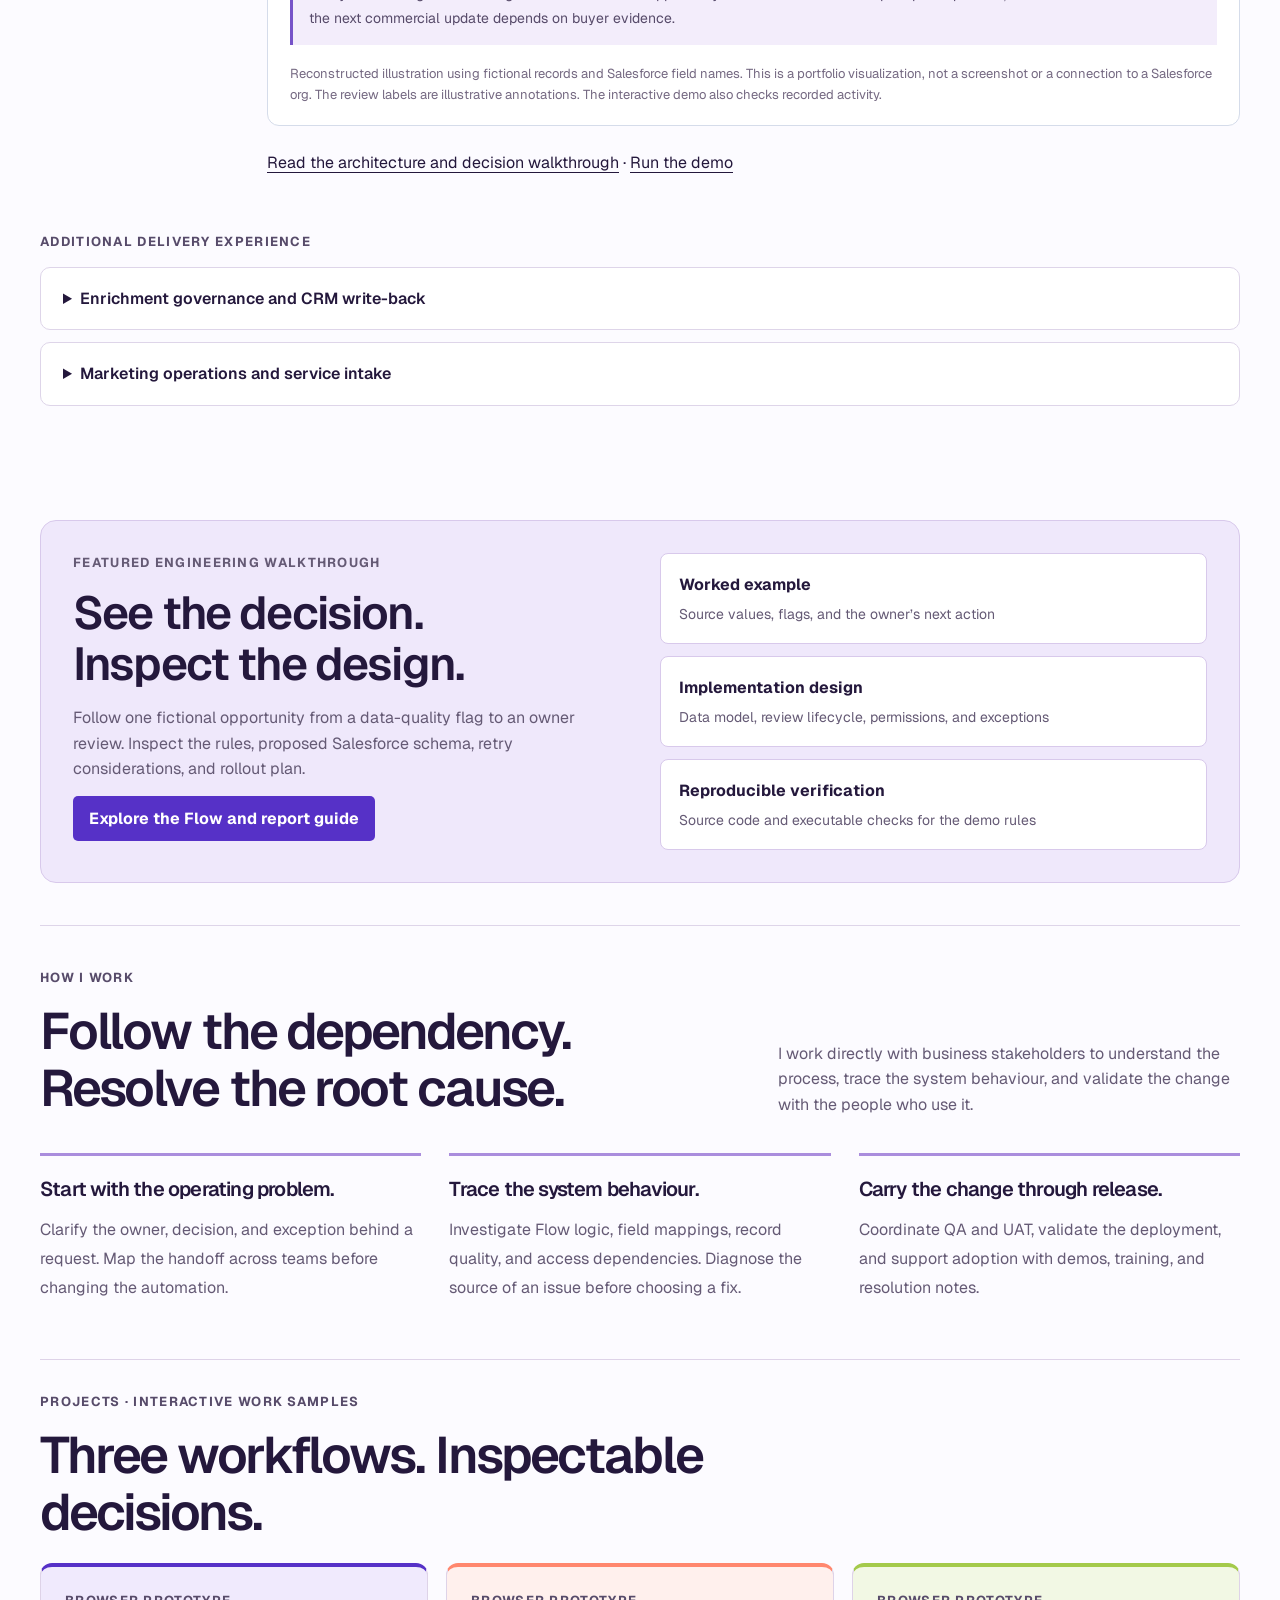
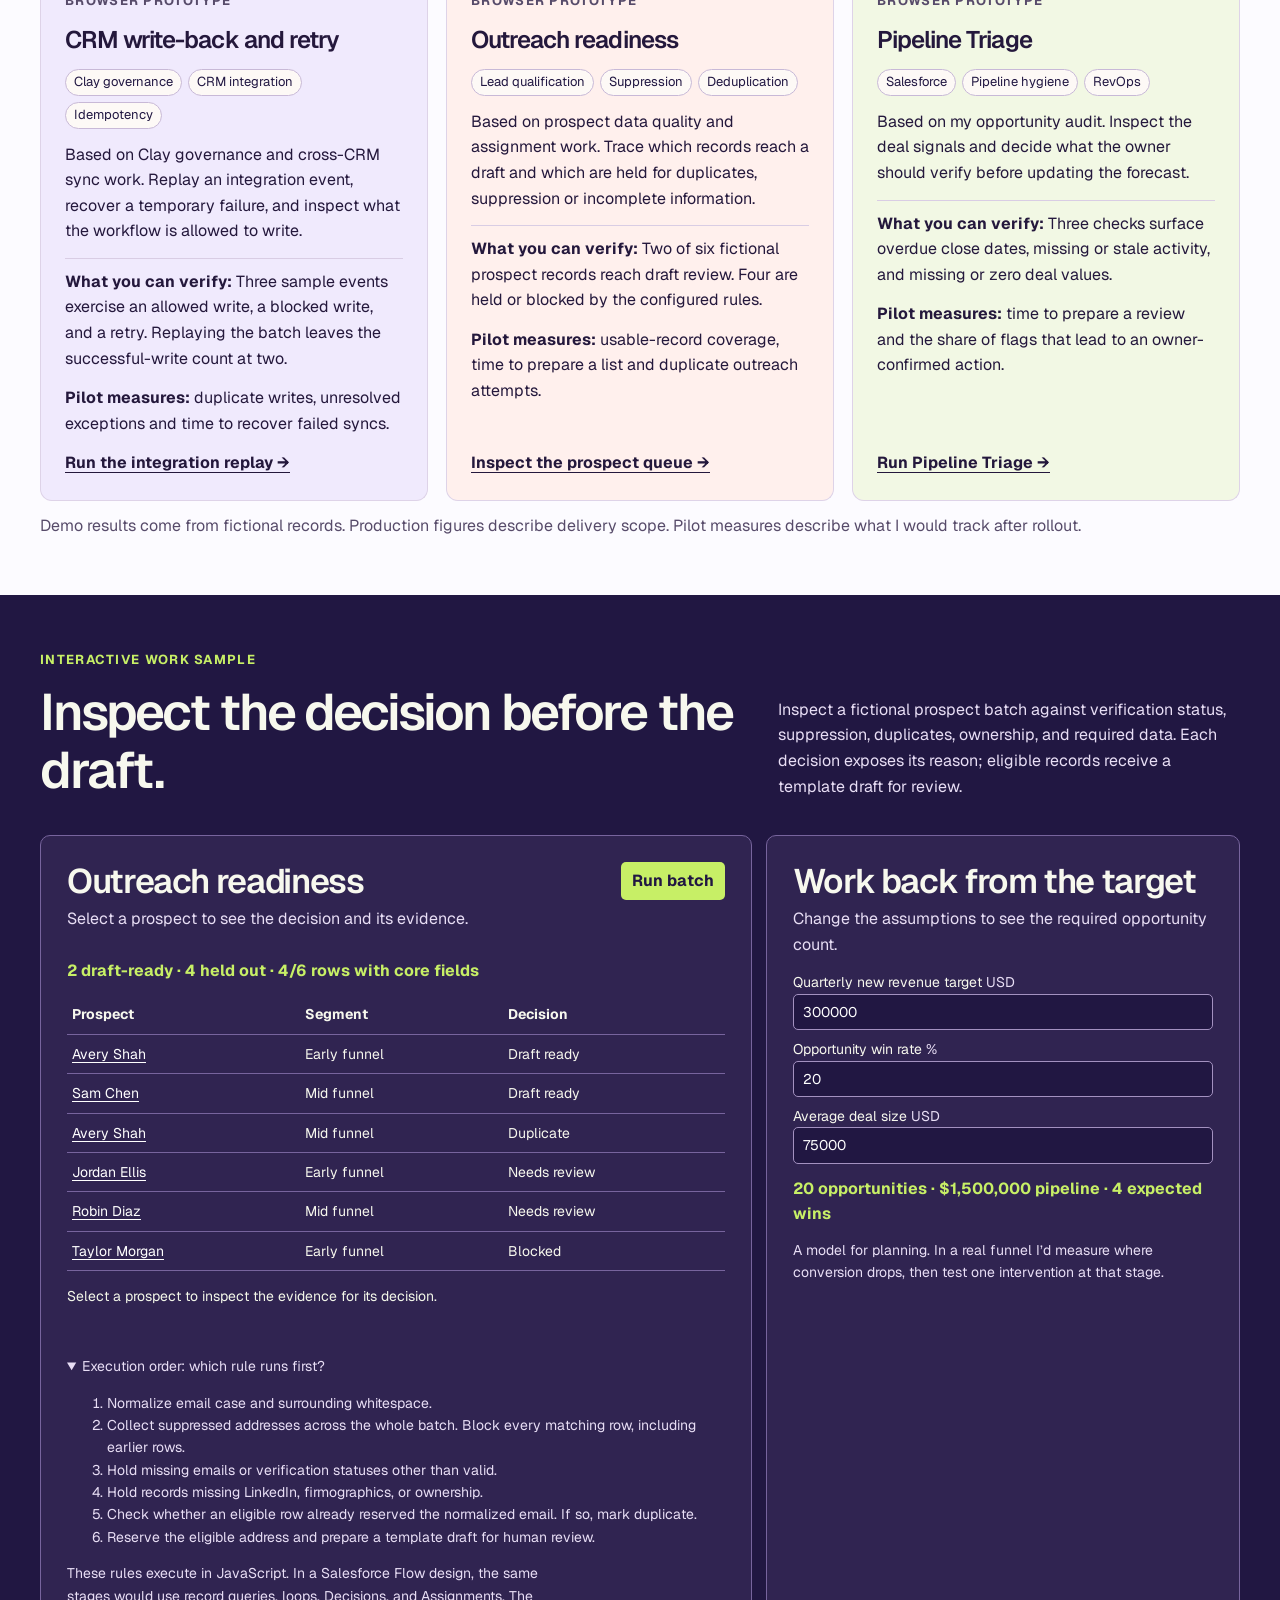
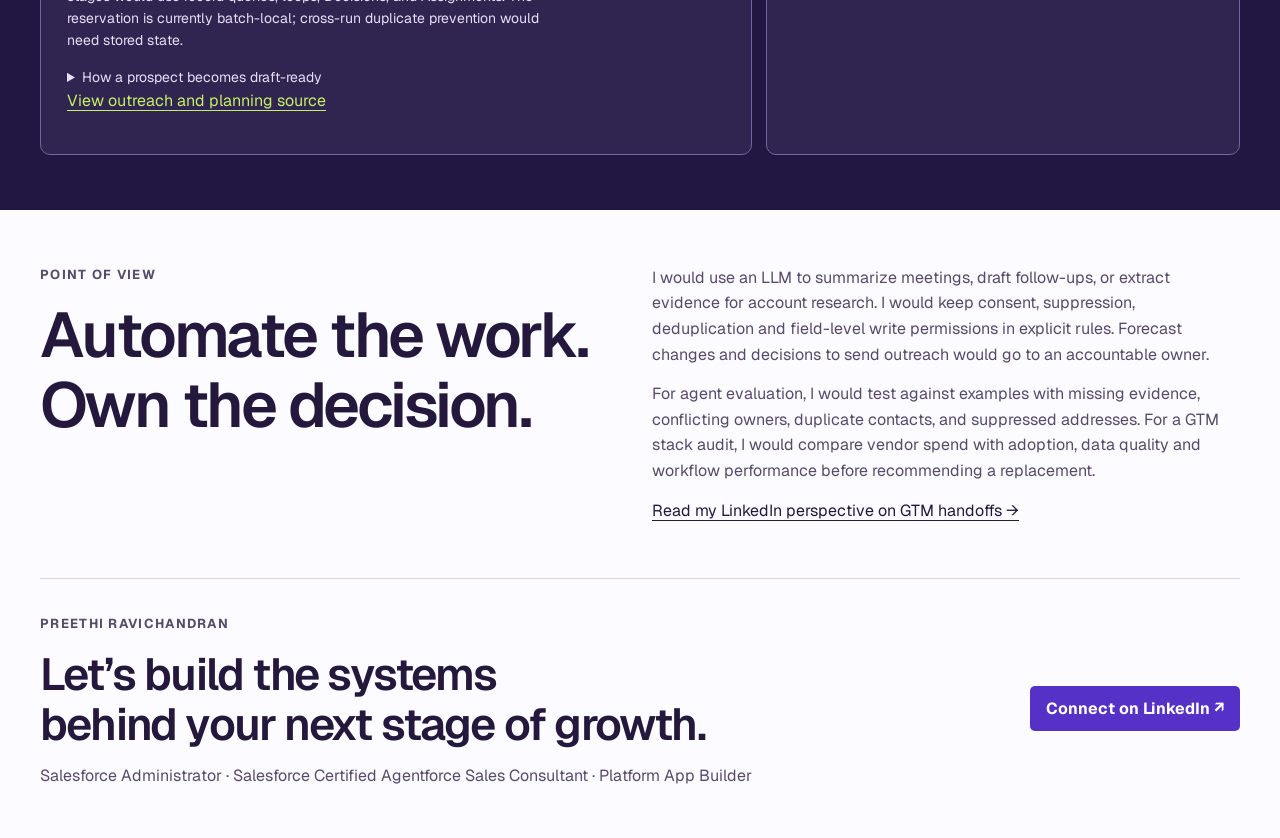
==== commit f656f843: "Add files via upload" ====
--- a/index.html
+++ b/index.html
@@ -67,7 +67,7 @@
 <h1 id="hero-title">Revenue ambition.<br>Engineered into <em>execution.</em></h1>
 <p class="intro">I translate complex sales processes into Salesforce automation, CRM integration requirements, and production releases. My work connects prospect data, ownership, approvals, and pipeline review across global revenue teams.</p>
 <p class="hero-context">Nearly five years across enterprise energy, multi-org U.S. and Mexico operations, and maritime technology. Direct partnership with Sales, Marketing, RevOps, and IT from requirements through release.</p>
-<div class="actions"><a class="primary" href="#work">Explore my work</a><a class="secondary" href="system-design.html">Inspect the system design</a></div>
+<div class="actions"><a class="primary" href="#work">Explore my work</a><a class="secondary" href="flow-guide.html">Inspect the Flow and report guide</a></div>
 <div class="hero-skills"><span>Sales process design</span><span>CRM governance</span><span>Production delivery</span></div>
 </div>
 <aside class="systems-panel" aria-labelledby="systems-title">
@@ -87,7 +87,7 @@
 <div class="section-head"><div><p class="label">SELECTED COMPANY WORK</p><h2>Complex systems. Accountable delivery.</h2></div><p>Selected work across automation, data quality, integrations, and operational governance. Each case identifies the business problem, my contribution, and the decisions behind the implementation.</p></div>
 <nav class="case-index" aria-label="Case studies"><a href="#marcura">Forecast quality</a><a href="#supporting-work">Enrichment governance</a><a href="#porch">Sales ownership</a><a href="#accenture">Flow and integration</a><a href="#supporting-work">Marketing and service</a></nav>
 <article class="case" id="porch"><div class="case-context"><p class="label">MULTI-ORG SALES OPERATIONS</p><p>Porch Group</p></div><div><h3>Redesign ownership across five production Salesforce orgs.</h3><dl><dt>Business problem</dt><dd>U.S. and Mexico teams operated across five production orgs, with different routing, access, and approval requirements. Resolving an issue meant understanding the affected business process and its dependencies.</dd><dt>What I delivered</dt><dd>I owned Tier 2/3 Salesforce support, consolidated overlapping Lead and Opportunity Flows, and contributed to assignment and approval redesign. I traced an Outreach defect through source-to-target field mapping and coordinated QA, UAT, and release validation directly with the teams using the workflows.</dd><dt>Implementation decisions</dt><dd>My work covered investigation through release support, including resolution notes and enablement for repeatable handoffs. Two Nectar Awards recognized issue resolution, root-cause analysis, and Salesforce enhancements.</dd></dl></div></article><article class="case" id="accenture"><div class="case-context"><p class="label">AUTOMATION &amp; ENTERPRISE DELIVERY</p><p>Accenture / Avanade</p></div><div><h3>Modernize automation while protecting operational continuity.</h3><dl><dt>Business problem</dt><dd>A UK energy client depended on legacy Salesforce automation, prospect imports, and Dynamics 365 data synchronization. Changes had to preserve business behaviour across dependent systems and releases.</dd><dt>What I delivered</dt><dd>I migrated approximately 80 Process Builder automations to Flow, built a reusable VBScript process to prepare Pardot prospect imports, and reconciled Dynamics 365–Salesforce mapping and sync issues. I used SOQL and Data Loader to investigate duplicate or invalid lead and contact data before downstream use.</dd><dt>Implementation decisions</dt><dd>I supported QA, UAT, regression testing, deployment validation, and post-release support, and led client-facing release demos and training. I received the Client Value Creation Award.</dd></dl></div></article><article class="case" id="marcura"><div class="case-context"><p class="label">PIPELINE GOVERNANCE</p><p>Marcura Group</p></div><div><h3>Turn incomplete pipeline into a focused review agenda.</h3><dl><dt>Business problem</dt><dd>Open opportunities contained missing or zero deal values, absent activity, aging records, and overdue close dates. Sales and RevOps needed to identify what required an owner’s attention before relying on the pipeline.</dd><dt>What I delivered</dt><dd>I audited opportunity value, age, activity, and close dates to identify records for review. Alongside that work, I contributed to Closed-Won validation with an exception for the integration API profile.</dd><dt>Implementation decisions</dt><dd>A flagged record establishes a review priority; it does not establish that the deal is lost or that its close date should change. My browser prototype makes those checks visible and leaves the final action with the deal owner.</dd></dl><figure class="crm-preview" aria-labelledby="crm-preview-title"><div class="crm-preview-top"><div><p class="label">SALESFORCE DATA SCENARIO</p><h4 id="crm-preview-title">Opportunity review: what needs attention?</h4></div><span class="reconstruction-tag">Reconstructed view</span></div><p class="crm-preview-intro">The same fields I inspect during a pipeline audit: ownership, stage, commercial value, and buyer timing.</p><div class="crm-preview-scroll" tabindex="0" role="region" aria-label="Fictional opportunity records"><table><caption>Four fictional opportunities, evaluated against 17 November 2026</caption><thead><tr><th scope="col">Opportunity</th><th scope="col">Owner</th><th scope="col">Stage</th><th scope="col">Amount</th><th scope="col">Close date</th><th scope="col">Review reason</th></tr></thead><tbody><tr><th scope="row">Northstar Logistics</th><td>Maya</td><td>Negotiation</td><td>$48,000</td><td>10 Nov 2026</td><td><span class="review-flag">Overdue close date</span></td></tr><tr><th scope="row">Cedar Freight</th><td>Arun</td><td>Discovery</td><td><span class="missing-value">Not provided</span></td><td>05 Dec 2026</td><td><span class="review-flag">Confirm deal value</span></td></tr><tr><th scope="row">Aster Supply</th><td>Arun</td><td>Qualification</td><td>$0</td><td>16 Nov 2026</td><td><span class="review-flag">Zero value + overdue</span></td></tr><tr><th scope="row">Summit Marine</th><td>Alex</td><td>Proposal</td><td>$32,000</td><td>28 Nov 2026</td><td><span class="review-clear">No flags in these fields</span></td></tr></tbody></table></div><div class="crm-review-note"><b>My review approach</b><p>Verify the missing or conflicting information with the opportunity owner. An overdue date prompts a question; the next commercial update depends on buyer evidence.</p></div><figcaption>Reconstructed illustration using fictional records and Salesforce field names. This is a portfolio visualization, not a screenshot or a connection to a Salesforce org. The review labels are illustrative annotations. The interactive demo also checks recorded activity.</figcaption></figure><a href="system-design.html">Read the architecture and decision walkthrough</a> · <a href="pipeline-triage.html">Run the demo</a></div></article><div class="supporting-work" id="supporting-work"><p class="label">ADDITIONAL DELIVERY EXPERIENCE</p><details class="support-case"><summary>Enrichment governance and CRM write-back</summary><article class="case" id="clay"><div class="case-context"><p class="label">ENRICHMENT &amp; DATA GOVERNANCE</p><p>Marcura Group</p></div><div><h3>Expand prospect intelligence without losing CRM control.</h3><dl><dt>Business problem</dt><dd>Enrichment introduced a governance question alongside a coverage opportunity: how should external provider data enter Salesforce without replacing trusted values or creating conflicting records?</dd><dt>What I delivered</dt><dd>I translated prospecting requirements into Clay write-back, matching, deduplication, and consent guardrails, retaining Salesforce as the system of record and limiting enrichment writes to designated Clay fields. I also reviewed Sales Navigator adoption, validated ZoomInfo records, implemented and supported Weflow and Kernel, and coordinated Gainsight–Salesforce sync requirements.</dd><dt>Implementation decisions</dt><dd>Provider data needs an explicit destination, matching rule, and review path. For a rollout, I would track verified coverage, unresolved matches, and cost per usable record.</dd></dl></div></article></details><details class="support-case"><summary>Marketing operations and service intake</summary><article class="case" id="handoffs"><div class="case-context"><p class="label">MARKETING &amp; SERVICE OPERATIONS</p><p>Marcura Group and Porch Group</p></div><div><h3>Connect demand generation to accountable service intake.</h3><dl><dt>Business problem</dt><dd>Prospects and customer requests crossed Account Engagement, Salesforce, support email, and Jira. Data eligibility, sync failures, routing, and queue ownership shaped whether the next team could act.</dd><dt>What I delivered</dt><dd>I investigated Account Engagement eligibility, bounced and unmailable records, segmentation, and sync exceptions. I supported Email-to-Case routing, helped scope Service Cloud migration requirements for Knowledge, SLAs, and duplicate cases, and set up email-to-Jira intake.</dd><dt>Implementation decisions</dt><dd>My contribution covered marketing operations, service support, and migration discovery. For a rollout, I would track how quickly requests reach an owner, duplicate intake, and missed response windows.</dd></dl></div></article></details></div></section>
-<section class="wrap evidence-feature" aria-labelledby="evidence-title"><div><p class="label">FEATURED ENGINEERING WALKTHROUGH</p><h2 id="evidence-title">See the decision.<br>Inspect the design.</h2><p>Follow one fictional opportunity from a data-quality flag to an owner review. Inspect the rules, proposed Salesforce schema, retry considerations, and rollout plan.</p><a class="primary" href="system-design.html">Explore the system design</a></div><div class="evidence-links"><a href="system-design.html#example"><b>Worked example</b><span>Source values, flags, and the owner’s next action</span></a><a href="system-design.html#architecture"><b>Implementation design</b><span>Data model, review lifecycle, permissions, and exceptions</span></a><a href="system-design.html#verification"><b>Reproducible verification</b><span>Source code and executable checks for the demo rules</span></a></div></section>
+<section class="wrap evidence-feature" aria-labelledby="evidence-title"><div><p class="label">FEATURED ENGINEERING WALKTHROUGH</p><h2 id="evidence-title">See the decision.<br>Inspect the design.</h2><p>Follow one fictional opportunity from a data-quality flag to an owner review. Inspect the rules, proposed Salesforce schema, retry considerations, and rollout plan.</p><a class="primary" href="flow-guide.html">Explore the Flow and report guide</a></div><div class="evidence-links"><a href="system-design.html#example"><b>Worked example</b><span>Source values, flags, and the owner’s next action</span></a><a href="system-design.html#architecture"><b>Implementation design</b><span>Data model, review lifecycle, permissions, and exceptions</span></a><a href="system-design.html#verification"><b>Reproducible verification</b><span>Source code and executable checks for the demo rules</span></a></div></section>
 <section class="wrap operating-method" aria-labelledby="method-title"><div class="section-head"><div><p class="label">HOW I WORK</p><h2 id="method-title">Follow the dependency.<br>Resolve the root cause.</h2></div><p>I work directly with business stakeholders to understand the process, trace the system behaviour, and validate the change with the people who use it.</p></div><div class="method-grid"><article><h3>Start with the operating problem.</h3><p>Clarify the owner, decision, and exception behind a request. Map the handoff across teams before changing the automation.</p></article><article><h3>Trace the system behaviour.</h3><p>Investigate Flow logic, field mappings, record quality, and access dependencies. Diagnose the source of an issue before choosing a fix.</p></article><article><h3>Carry the change through release.</h3><p>Coordinate QA and UAT, validate the deployment, and support adoption with demos, training, and resolution notes.</p></article></div></section>
 <section class="wrap project-shelf" aria-labelledby="projects-title">
 <p class="label">PROJECTS · INTERACTIVE WORK SAMPLES</p>
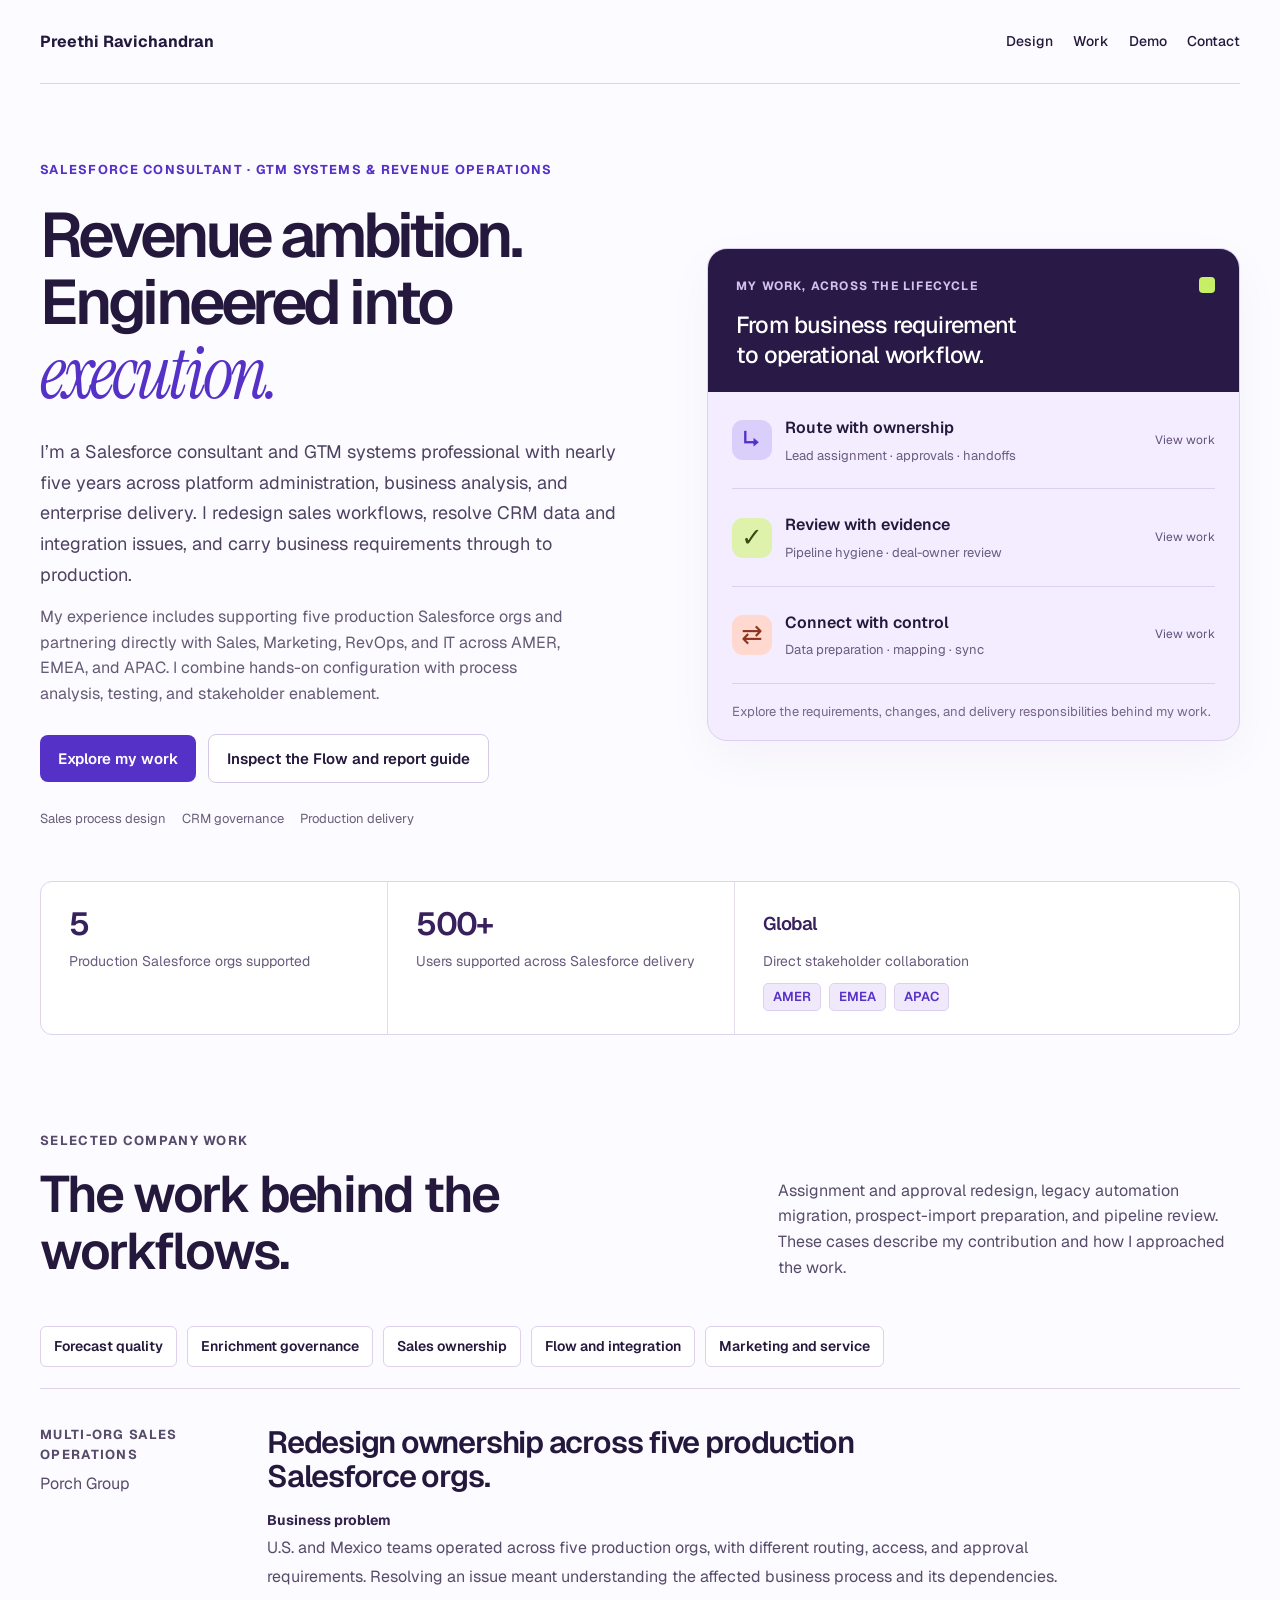
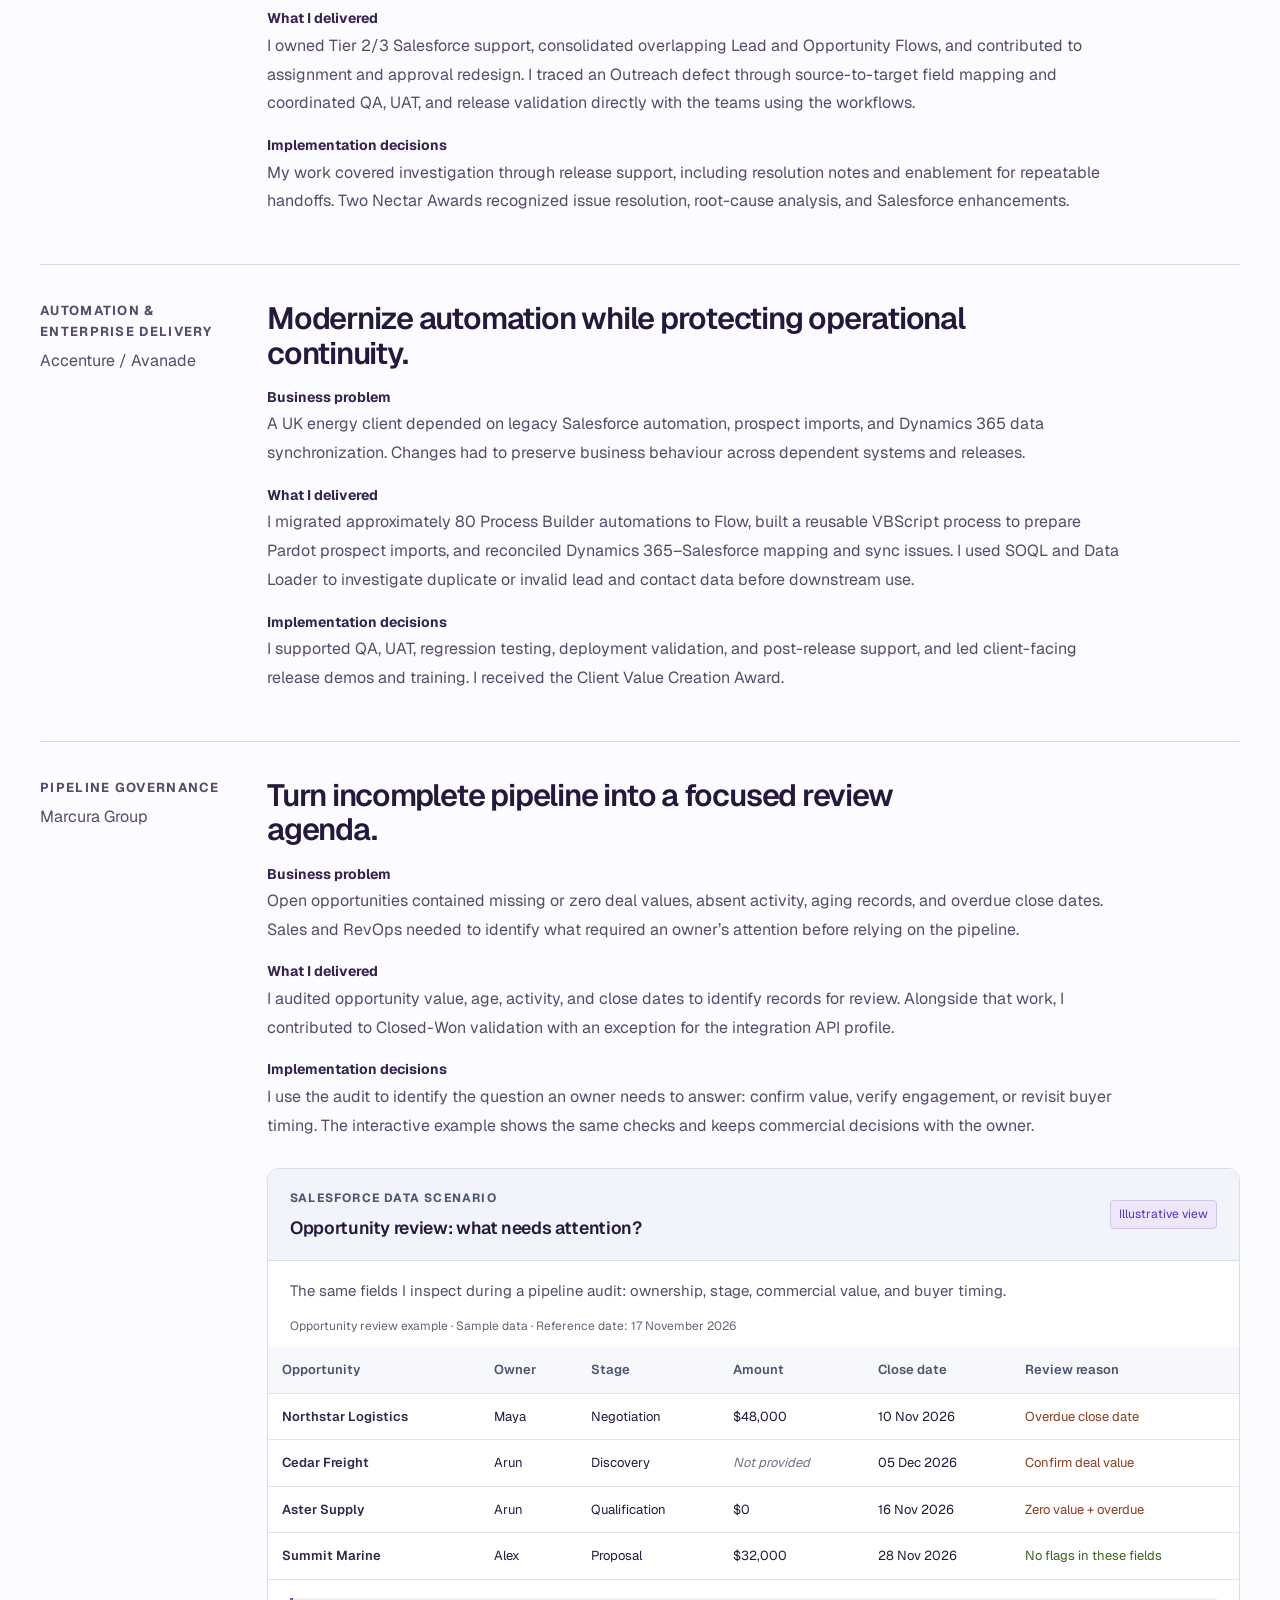
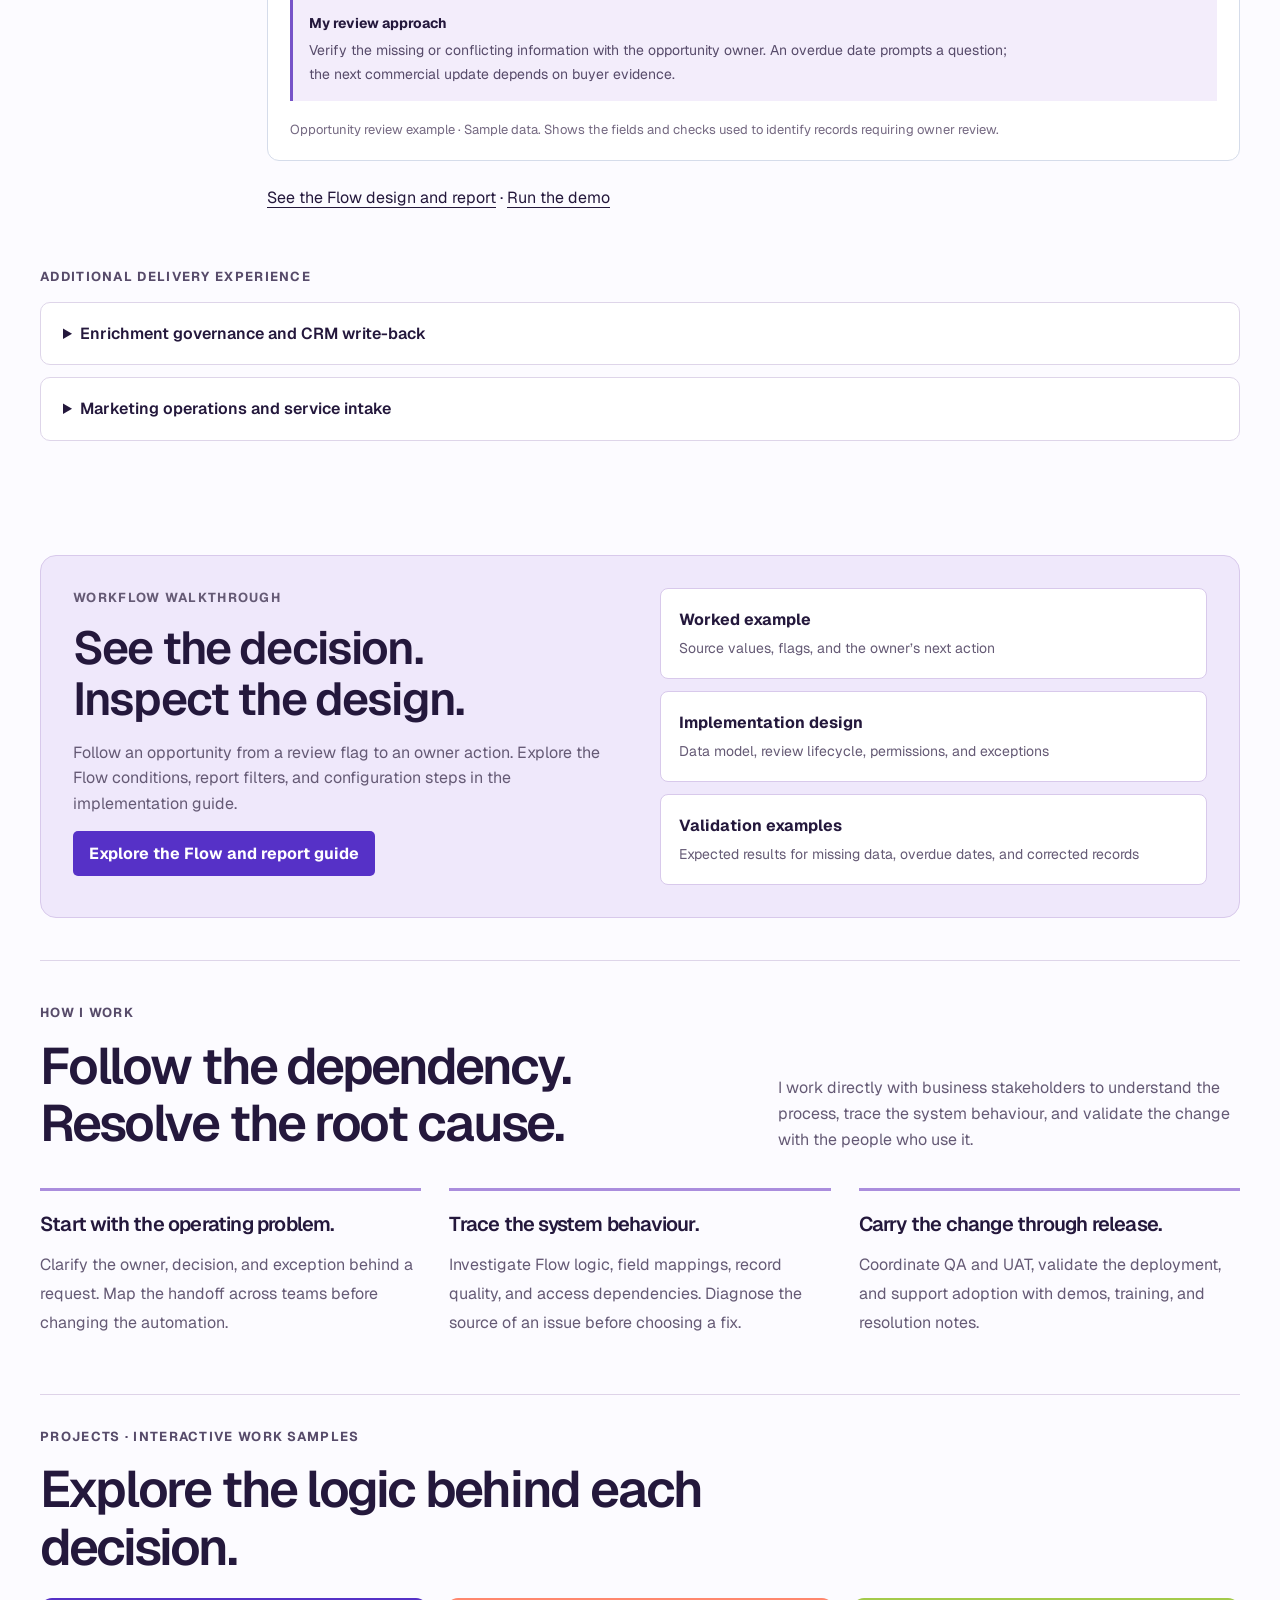
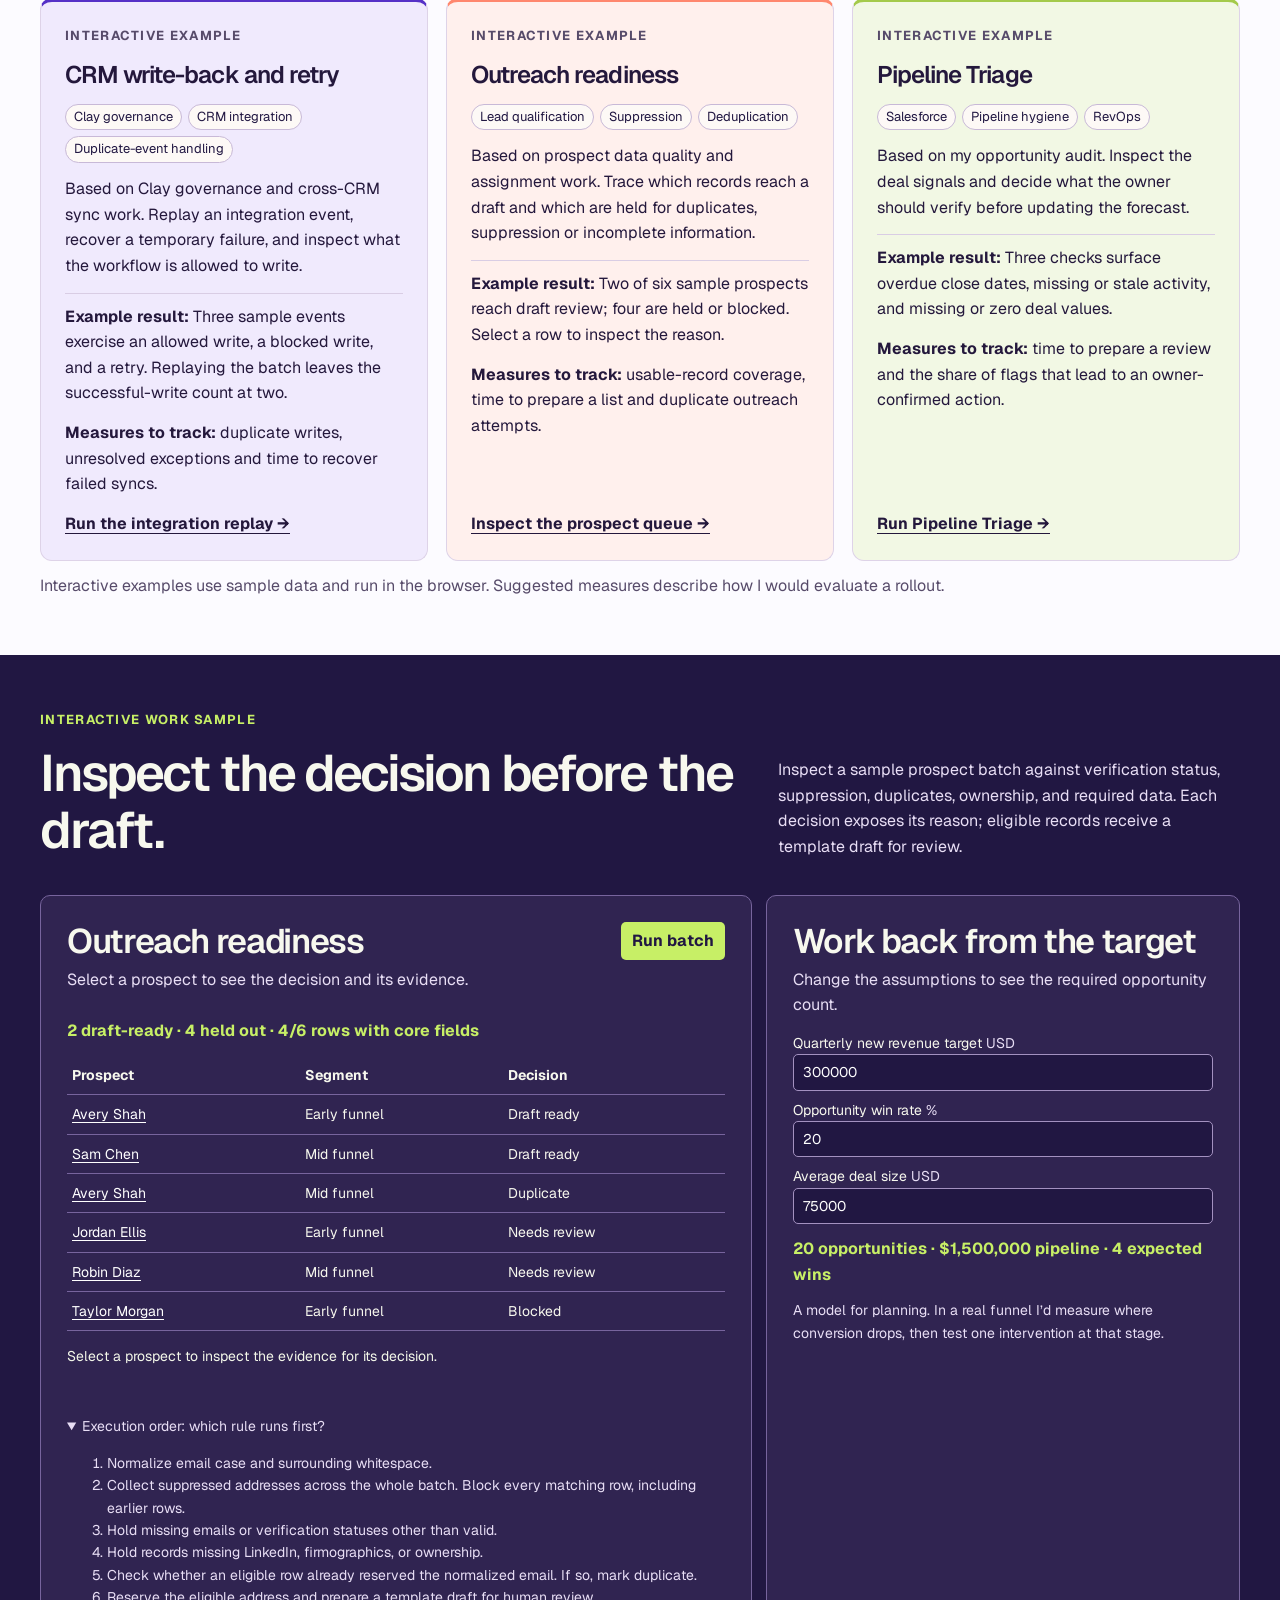
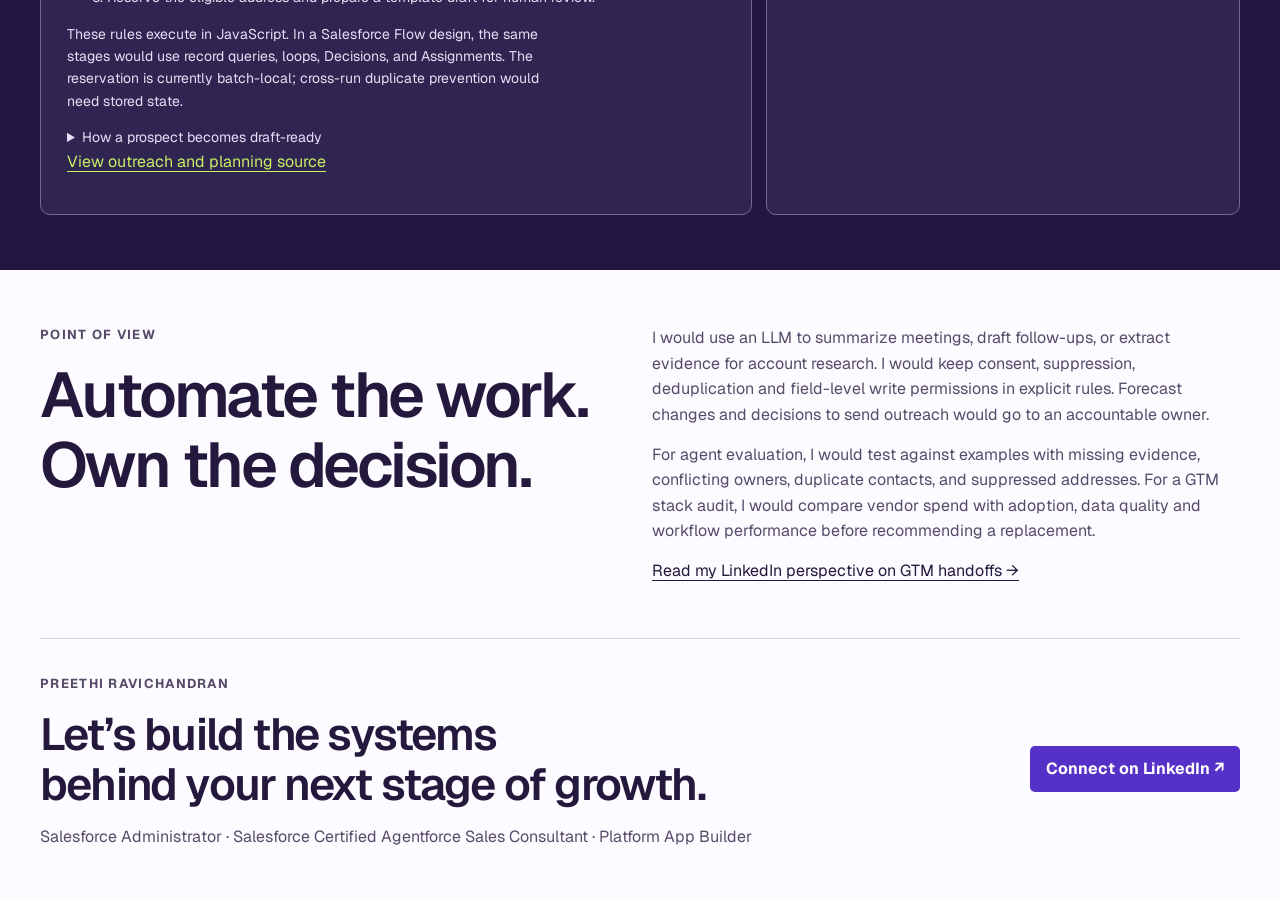
==== commit 33f7c1cf: "Add files via upload" ====
--- a/index.html
+++ b/index.html
@@ -60,13 +60,13 @@
 </head>
 <body>
 <a class="skip" href="#main">Skip to content</a>
-<header class="wrap nav"><a class="brand" href="#">Preethi Ravichandran</a><nav aria-label="Portfolio"><a href="system-design.html">Design</a><a href="#work">Work</a><a href="#lab">Demo</a><a href="#contact">Contact</a></nav></header>
+<header class="wrap nav"><a class="brand" href="#">Preethi Ravichandran</a><nav aria-label="Portfolio"><a href="flow-guide.html">Design</a><a href="#work">Work</a><a href="#lab">Demo</a><a href="#contact">Contact</a></nav></header>
 <main id="main">
 <section class="hero wrap" aria-labelledby="hero-title">
-<div class="hero-copy"><p class="label">SALESFORCE &amp; GTM SYSTEMS ENGINEER</p>
+<div class="hero-copy"><p class="label">SALESFORCE CONSULTANT · GTM SYSTEMS &amp; REVENUE OPERATIONS</p>
 <h1 id="hero-title">Revenue ambition.<br>Engineered into <em>execution.</em></h1>
-<p class="intro">I translate complex sales processes into Salesforce automation, CRM integration requirements, and production releases. My work connects prospect data, ownership, approvals, and pipeline review across global revenue teams.</p>
-<p class="hero-context">Nearly five years across enterprise energy, multi-org U.S. and Mexico operations, and maritime technology. Direct partnership with Sales, Marketing, RevOps, and IT from requirements through release.</p>
+<p class="intro">I’m a Salesforce consultant and GTM systems professional with nearly five years across platform administration, business analysis, and enterprise delivery. I redesign sales workflows, resolve CRM data and integration issues, and carry business requirements through to production.</p>
+<p class="hero-context">My experience includes supporting five production Salesforce orgs and partnering directly with Sales, Marketing, RevOps, and IT across AMER, EMEA, and APAC. I combine hands-on configuration with process analysis, testing, and stakeholder enablement.</p>
 <div class="actions"><a class="primary" href="#work">Explore my work</a><a class="secondary" href="flow-guide.html">Inspect the Flow and report guide</a></div>
 <div class="hero-skills"><span>Sales process design</span><span>CRM governance</span><span>Production delivery</span></div>
 </div>
@@ -75,7 +75,7 @@
 <a href="#porch" class="system-row"><span class="system-icon route-icon" aria-hidden="true">↳</span><span><b>Route with ownership</b><small>Lead assignment · approvals · handoffs</small></span><span class="system-link">View work</span></a>
 <a href="#marcura" class="system-row"><span class="system-icon review-icon" aria-hidden="true">✓</span><span><b>Review with evidence</b><small>Pipeline hygiene · deal-owner review</small></span><span class="system-link">View work</span></a>
 <a href="#accenture" class="system-row"><span class="system-icon sync-icon" aria-hidden="true">⇄</span><span><b>Connect with control</b><small>Data preparation · mapping · sync</small></span><span class="system-link">View work</span></a>
-<p class="systems-foot">Selected delivery experience. Explore the case studies for my contribution and scope.</p>
+<p class="systems-foot">Explore the requirements, changes, and delivery responsibilities behind my work.</p>
 </aside>
 <div class="delivery-strip" aria-label="Delivery scope">
 <div><strong>5</strong><span>Production Salesforce orgs supported</span></div>
@@ -84,24 +84,24 @@
 </div>
 </section>
 <section id="work" class="wrap work">
-<div class="section-head"><div><p class="label">SELECTED COMPANY WORK</p><h2>Complex systems. Accountable delivery.</h2></div><p>Selected work across automation, data quality, integrations, and operational governance. Each case identifies the business problem, my contribution, and the decisions behind the implementation.</p></div>
+<div class="section-head"><div><p class="label">SELECTED COMPANY WORK</p><h2>The work behind the workflows.</h2></div><p>Assignment and approval redesign, legacy automation migration, prospect-import preparation, and pipeline review. These cases describe my contribution and how I approached the work.</p></div>
 <nav class="case-index" aria-label="Case studies"><a href="#marcura">Forecast quality</a><a href="#supporting-work">Enrichment governance</a><a href="#porch">Sales ownership</a><a href="#accenture">Flow and integration</a><a href="#supporting-work">Marketing and service</a></nav>
-<article class="case" id="porch"><div class="case-context"><p class="label">MULTI-ORG SALES OPERATIONS</p><p>Porch Group</p></div><div><h3>Redesign ownership across five production Salesforce orgs.</h3><dl><dt>Business problem</dt><dd>U.S. and Mexico teams operated across five production orgs, with different routing, access, and approval requirements. Resolving an issue meant understanding the affected business process and its dependencies.</dd><dt>What I delivered</dt><dd>I owned Tier 2/3 Salesforce support, consolidated overlapping Lead and Opportunity Flows, and contributed to assignment and approval redesign. I traced an Outreach defect through source-to-target field mapping and coordinated QA, UAT, and release validation directly with the teams using the workflows.</dd><dt>Implementation decisions</dt><dd>My work covered investigation through release support, including resolution notes and enablement for repeatable handoffs. Two Nectar Awards recognized issue resolution, root-cause analysis, and Salesforce enhancements.</dd></dl></div></article><article class="case" id="accenture"><div class="case-context"><p class="label">AUTOMATION &amp; ENTERPRISE DELIVERY</p><p>Accenture / Avanade</p></div><div><h3>Modernize automation while protecting operational continuity.</h3><dl><dt>Business problem</dt><dd>A UK energy client depended on legacy Salesforce automation, prospect imports, and Dynamics 365 data synchronization. Changes had to preserve business behaviour across dependent systems and releases.</dd><dt>What I delivered</dt><dd>I migrated approximately 80 Process Builder automations to Flow, built a reusable VBScript process to prepare Pardot prospect imports, and reconciled Dynamics 365–Salesforce mapping and sync issues. I used SOQL and Data Loader to investigate duplicate or invalid lead and contact data before downstream use.</dd><dt>Implementation decisions</dt><dd>I supported QA, UAT, regression testing, deployment validation, and post-release support, and led client-facing release demos and training. I received the Client Value Creation Award.</dd></dl></div></article><article class="case" id="marcura"><div class="case-context"><p class="label">PIPELINE GOVERNANCE</p><p>Marcura Group</p></div><div><h3>Turn incomplete pipeline into a focused review agenda.</h3><dl><dt>Business problem</dt><dd>Open opportunities contained missing or zero deal values, absent activity, aging records, and overdue close dates. Sales and RevOps needed to identify what required an owner’s attention before relying on the pipeline.</dd><dt>What I delivered</dt><dd>I audited opportunity value, age, activity, and close dates to identify records for review. Alongside that work, I contributed to Closed-Won validation with an exception for the integration API profile.</dd><dt>Implementation decisions</dt><dd>A flagged record establishes a review priority; it does not establish that the deal is lost or that its close date should change. My browser prototype makes those checks visible and leaves the final action with the deal owner.</dd></dl><figure class="crm-preview" aria-labelledby="crm-preview-title"><div class="crm-preview-top"><div><p class="label">SALESFORCE DATA SCENARIO</p><h4 id="crm-preview-title">Opportunity review: what needs attention?</h4></div><span class="reconstruction-tag">Reconstructed view</span></div><p class="crm-preview-intro">The same fields I inspect during a pipeline audit: ownership, stage, commercial value, and buyer timing.</p><div class="crm-preview-scroll" tabindex="0" role="region" aria-label="Fictional opportunity records"><table><caption>Four fictional opportunities, evaluated against 17 November 2026</caption><thead><tr><th scope="col">Opportunity</th><th scope="col">Owner</th><th scope="col">Stage</th><th scope="col">Amount</th><th scope="col">Close date</th><th scope="col">Review reason</th></tr></thead><tbody><tr><th scope="row">Northstar Logistics</th><td>Maya</td><td>Negotiation</td><td>$48,000</td><td>10 Nov 2026</td><td><span class="review-flag">Overdue close date</span></td></tr><tr><th scope="row">Cedar Freight</th><td>Arun</td><td>Discovery</td><td><span class="missing-value">Not provided</span></td><td>05 Dec 2026</td><td><span class="review-flag">Confirm deal value</span></td></tr><tr><th scope="row">Aster Supply</th><td>Arun</td><td>Qualification</td><td>$0</td><td>16 Nov 2026</td><td><span class="review-flag">Zero value + overdue</span></td></tr><tr><th scope="row">Summit Marine</th><td>Alex</td><td>Proposal</td><td>$32,000</td><td>28 Nov 2026</td><td><span class="review-clear">No flags in these fields</span></td></tr></tbody></table></div><div class="crm-review-note"><b>My review approach</b><p>Verify the missing or conflicting information with the opportunity owner. An overdue date prompts a question; the next commercial update depends on buyer evidence.</p></div><figcaption>Reconstructed illustration using fictional records and Salesforce field names. This is a portfolio visualization, not a screenshot or a connection to a Salesforce org. The review labels are illustrative annotations. The interactive demo also checks recorded activity.</figcaption></figure><a href="system-design.html">Read the architecture and decision walkthrough</a> · <a href="pipeline-triage.html">Run the demo</a></div></article><div class="supporting-work" id="supporting-work"><p class="label">ADDITIONAL DELIVERY EXPERIENCE</p><details class="support-case"><summary>Enrichment governance and CRM write-back</summary><article class="case" id="clay"><div class="case-context"><p class="label">ENRICHMENT &amp; DATA GOVERNANCE</p><p>Marcura Group</p></div><div><h3>Expand prospect intelligence without losing CRM control.</h3><dl><dt>Business problem</dt><dd>Enrichment introduced a governance question alongside a coverage opportunity: how should external provider data enter Salesforce without replacing trusted values or creating conflicting records?</dd><dt>What I delivered</dt><dd>I translated prospecting requirements into Clay write-back, matching, deduplication, and consent guardrails, retaining Salesforce as the system of record and limiting enrichment writes to designated Clay fields. I also reviewed Sales Navigator adoption, validated ZoomInfo records, implemented and supported Weflow and Kernel, and coordinated Gainsight–Salesforce sync requirements.</dd><dt>Implementation decisions</dt><dd>Provider data needs an explicit destination, matching rule, and review path. For a rollout, I would track verified coverage, unresolved matches, and cost per usable record.</dd></dl></div></article></details><details class="support-case"><summary>Marketing operations and service intake</summary><article class="case" id="handoffs"><div class="case-context"><p class="label">MARKETING &amp; SERVICE OPERATIONS</p><p>Marcura Group and Porch Group</p></div><div><h3>Connect demand generation to accountable service intake.</h3><dl><dt>Business problem</dt><dd>Prospects and customer requests crossed Account Engagement, Salesforce, support email, and Jira. Data eligibility, sync failures, routing, and queue ownership shaped whether the next team could act.</dd><dt>What I delivered</dt><dd>I investigated Account Engagement eligibility, bounced and unmailable records, segmentation, and sync exceptions. I supported Email-to-Case routing, helped scope Service Cloud migration requirements for Knowledge, SLAs, and duplicate cases, and set up email-to-Jira intake.</dd><dt>Implementation decisions</dt><dd>My contribution covered marketing operations, service support, and migration discovery. For a rollout, I would track how quickly requests reach an owner, duplicate intake, and missed response windows.</dd></dl></div></article></details></div></section>
-<section class="wrap evidence-feature" aria-labelledby="evidence-title"><div><p class="label">FEATURED ENGINEERING WALKTHROUGH</p><h2 id="evidence-title">See the decision.<br>Inspect the design.</h2><p>Follow one fictional opportunity from a data-quality flag to an owner review. Inspect the rules, proposed Salesforce schema, retry considerations, and rollout plan.</p><a class="primary" href="flow-guide.html">Explore the Flow and report guide</a></div><div class="evidence-links"><a href="system-design.html#example"><b>Worked example</b><span>Source values, flags, and the owner’s next action</span></a><a href="system-design.html#architecture"><b>Implementation design</b><span>Data model, review lifecycle, permissions, and exceptions</span></a><a href="system-design.html#verification"><b>Reproducible verification</b><span>Source code and executable checks for the demo rules</span></a></div></section>
+<article class="case" id="porch"><div class="case-context"><p class="label">MULTI-ORG SALES OPERATIONS</p><p>Porch Group</p></div><div><h3>Redesign ownership across five production Salesforce orgs.</h3><dl><dt>Business problem</dt><dd>U.S. and Mexico teams operated across five production orgs, with different routing, access, and approval requirements. Resolving an issue meant understanding the affected business process and its dependencies.</dd><dt>What I delivered</dt><dd>I owned Tier 2/3 Salesforce support, consolidated overlapping Lead and Opportunity Flows, and contributed to assignment and approval redesign. I traced an Outreach defect through source-to-target field mapping and coordinated QA, UAT, and release validation directly with the teams using the workflows.</dd><dt>Implementation decisions</dt><dd>My work covered investigation through release support, including resolution notes and enablement for repeatable handoffs. Two Nectar Awards recognized issue resolution, root-cause analysis, and Salesforce enhancements.</dd></dl></div></article><article class="case" id="accenture"><div class="case-context"><p class="label">AUTOMATION &amp; ENTERPRISE DELIVERY</p><p>Accenture / Avanade</p></div><div><h3>Modernize automation while protecting operational continuity.</h3><dl><dt>Business problem</dt><dd>A UK energy client depended on legacy Salesforce automation, prospect imports, and Dynamics 365 data synchronization. Changes had to preserve business behaviour across dependent systems and releases.</dd><dt>What I delivered</dt><dd>I migrated approximately 80 Process Builder automations to Flow, built a reusable VBScript process to prepare Pardot prospect imports, and reconciled Dynamics 365–Salesforce mapping and sync issues. I used SOQL and Data Loader to investigate duplicate or invalid lead and contact data before downstream use.</dd><dt>Implementation decisions</dt><dd>I supported QA, UAT, regression testing, deployment validation, and post-release support, and led client-facing release demos and training. I received the Client Value Creation Award.</dd></dl></div></article><article class="case" id="marcura"><div class="case-context"><p class="label">PIPELINE GOVERNANCE</p><p>Marcura Group</p></div><div><h3>Turn incomplete pipeline into a focused review agenda.</h3><dl><dt>Business problem</dt><dd>Open opportunities contained missing or zero deal values, absent activity, aging records, and overdue close dates. Sales and RevOps needed to identify what required an owner’s attention before relying on the pipeline.</dd><dt>What I delivered</dt><dd>I audited opportunity value, age, activity, and close dates to identify records for review. Alongside that work, I contributed to Closed-Won validation with an exception for the integration API profile.</dd><dt>Implementation decisions</dt><dd>I use the audit to identify the question an owner needs to answer: confirm value, verify engagement, or revisit buyer timing. The interactive example shows the same checks and keeps commercial decisions with the owner.</dd></dl><figure class="crm-preview" aria-labelledby="crm-preview-title"><div class="crm-preview-top"><div><p class="label">SALESFORCE DATA SCENARIO</p><h4 id="crm-preview-title">Opportunity review: what needs attention?</h4></div><span class="reconstruction-tag">Illustrative view</span></div><p class="crm-preview-intro">The same fields I inspect during a pipeline audit: ownership, stage, commercial value, and buyer timing.</p><div class="crm-preview-scroll" tabindex="0" role="region" aria-label="Sample opportunity records"><table><caption>Opportunity review example · Sample data · Reference date: 17 November 2026</caption><thead><tr><th scope="col">Opportunity</th><th scope="col">Owner</th><th scope="col">Stage</th><th scope="col">Amount</th><th scope="col">Close date</th><th scope="col">Review reason</th></tr></thead><tbody><tr><th scope="row">Northstar Logistics</th><td>Maya</td><td>Negotiation</td><td>$48,000</td><td>10 Nov 2026</td><td><span class="review-flag">Overdue close date</span></td></tr><tr><th scope="row">Cedar Freight</th><td>Arun</td><td>Discovery</td><td><span class="missing-value">Not provided</span></td><td>05 Dec 2026</td><td><span class="review-flag">Confirm deal value</span></td></tr><tr><th scope="row">Aster Supply</th><td>Arun</td><td>Qualification</td><td>$0</td><td>16 Nov 2026</td><td><span class="review-flag">Zero value + overdue</span></td></tr><tr><th scope="row">Summit Marine</th><td>Alex</td><td>Proposal</td><td>$32,000</td><td>28 Nov 2026</td><td><span class="review-clear">No flags in these fields</span></td></tr></tbody></table></div><div class="crm-review-note"><b>My review approach</b><p>Verify the missing or conflicting information with the opportunity owner. An overdue date prompts a question; the next commercial update depends on buyer evidence.</p></div><figcaption>Opportunity review example · Sample data. Shows the fields and checks used to identify records requiring owner review.</figcaption></figure><a href="flow-guide.html">See the Flow design and report</a> · <a href="pipeline-triage.html">Run the demo</a></div></article><div class="supporting-work" id="supporting-work"><p class="label">ADDITIONAL DELIVERY EXPERIENCE</p><details class="support-case"><summary>Enrichment governance and CRM write-back</summary><article class="case" id="clay"><div class="case-context"><p class="label">ENRICHMENT &amp; DATA GOVERNANCE</p><p>Marcura Group</p></div><div><h3>Expand prospect intelligence without losing CRM control.</h3><dl><dt>Business problem</dt><dd>Enrichment introduced a governance question alongside a coverage opportunity: how should external provider data enter Salesforce without replacing trusted values or creating conflicting records?</dd><dt>What I delivered</dt><dd>I translated prospecting requirements into Clay write-back, matching, deduplication, and consent guardrails, retaining Salesforce as the system of record and limiting enrichment writes to designated Clay fields. I also reviewed Sales Navigator adoption, validated ZoomInfo records, implemented and supported Weflow and Kernel, and coordinated Gainsight–Salesforce sync requirements.</dd><dt>Implementation decisions</dt><dd>Provider data needs an explicit destination, matching rule, and review path. For a rollout, I would track verified coverage, unresolved matches, and cost per usable record.</dd></dl></div></article></details><details class="support-case"><summary>Marketing operations and service intake</summary><article class="case" id="handoffs"><div class="case-context"><p class="label">MARKETING &amp; SERVICE OPERATIONS</p><p>Marcura Group and Porch Group</p></div><div><h3>Connect demand generation to accountable service intake.</h3><dl><dt>Business problem</dt><dd>Prospects and customer requests crossed Account Engagement, Salesforce, support email, and Jira. Data eligibility, sync failures, routing, and queue ownership shaped whether the next team could act.</dd><dt>What I delivered</dt><dd>I investigated Account Engagement eligibility, bounced and unmailable records, segmentation, and sync exceptions. I supported Email-to-Case routing, helped scope Service Cloud migration requirements for Knowledge, SLAs, and duplicate cases, and set up email-to-Jira intake.</dd><dt>Implementation decisions</dt><dd>My contribution covered marketing operations, service support, and migration discovery. For a rollout, I would track how quickly requests reach an owner, duplicate intake, and missed response windows.</dd></dl></div></article></details></div></section>
+<section class="wrap evidence-feature" aria-labelledby="evidence-title"><div><p class="label">WORKFLOW WALKTHROUGH</p><h2 id="evidence-title">See the decision.<br>Inspect the design.</h2><p>Follow an opportunity from a review flag to an owner action. Explore the Flow conditions, report filters, and configuration steps in the implementation guide.</p><a class="primary" href="flow-guide.html">Explore the Flow and report guide</a></div><div class="evidence-links"><a href="flow-guide.html"><b>Worked example</b><span>Source values, flags, and the owner’s next action</span></a><a href="flow-guide.html"><b>Implementation design</b><span>Data model, review lifecycle, permissions, and exceptions</span></a><a href="flow-guide.html"><b>Validation examples</b><span>Expected results for missing data, overdue dates, and corrected records</span></a></div></section>
 <section class="wrap operating-method" aria-labelledby="method-title"><div class="section-head"><div><p class="label">HOW I WORK</p><h2 id="method-title">Follow the dependency.<br>Resolve the root cause.</h2></div><p>I work directly with business stakeholders to understand the process, trace the system behaviour, and validate the change with the people who use it.</p></div><div class="method-grid"><article><h3>Start with the operating problem.</h3><p>Clarify the owner, decision, and exception behind a request. Map the handoff across teams before changing the automation.</p></article><article><h3>Trace the system behaviour.</h3><p>Investigate Flow logic, field mappings, record quality, and access dependencies. Diagnose the source of an issue before choosing a fix.</p></article><article><h3>Carry the change through release.</h3><p>Coordinate QA and UAT, validate the deployment, and support adoption with demos, training, and resolution notes.</p></article></div></section>
 <section class="wrap project-shelf" aria-labelledby="projects-title">
 <p class="label">PROJECTS · INTERACTIVE WORK SAMPLES</p>
-<h2 id="projects-title">Three workflows. Inspectable decisions.</h2>
+<h2 id="projects-title">Explore the logic behind each decision.</h2>
 <div class="project-grid">
-<article class="project-sync"><p class="label">BROWSER PROTOTYPE</p><h3>CRM write-back and retry</h3><ul class="project-tags" aria-label="Skills demonstrated"><li>Clay governance</li><li>CRM integration</li><li>Idempotency</li></ul><p>Based on Clay governance and cross-CRM sync work. Replay an integration event, recover a temporary failure, and inspect what the workflow is allowed to write.</p><p class="demo-evidence"><b>What you can verify:</b> Three sample events exercise an allowed write, a blocked write, and a retry. Replaying the batch leaves the successful-write count at two.</p><p><b>Pilot measures:</b> duplicate writes, unresolved exceptions and time to recover failed syncs.</p><a href="sync-review.html">Run the integration replay →</a></article>
-<article class="project-outreach"><p class="label">BROWSER PROTOTYPE</p><h3>Outreach readiness</h3><ul class="project-tags" aria-label="Skills demonstrated"><li>Lead qualification</li><li>Suppression</li><li>Deduplication</li></ul><p>Based on prospect data quality and assignment work. Trace which records reach a draft and which are held for duplicates, suppression or incomplete information.</p><p class="demo-evidence"><b>What you can verify:</b> Two of six fictional prospect records reach draft review. Four are held or blocked by the configured rules.</p><p><b>Pilot measures:</b> usable-record coverage, time to prepare a list and duplicate outreach attempts.</p><a href="#lab">Inspect the prospect queue →</a></article>
-<article class="project-forecast"><p class="label">BROWSER PROTOTYPE</p><h3>Pipeline Triage</h3><ul class="project-tags" aria-label="Skills demonstrated"><li>Salesforce</li><li>Pipeline hygiene</li><li>RevOps</li></ul><p>Based on my opportunity audit. Inspect the deal signals and decide what the owner should verify before updating the forecast.</p><p class="demo-evidence"><b>What you can verify:</b> Three checks surface overdue close dates, missing or stale activity, and missing or zero deal values.</p><p><b>Pilot measures:</b> time to prepare a review and the share of flags that lead to an owner-confirmed action.</p><a href="pipeline-triage.html">Run Pipeline Triage →</a></article>
+<article class="project-sync"><p class="label">INTERACTIVE EXAMPLE</p><h3>CRM write-back and retry</h3><ul class="project-tags" aria-label="Skills demonstrated"><li>Clay governance</li><li>CRM integration</li><li>Duplicate-event handling</li></ul><p>Based on Clay governance and cross-CRM sync work. Replay an integration event, recover a temporary failure, and inspect what the workflow is allowed to write.</p><p class="demo-evidence"><b>Example result:</b> Three sample events exercise an allowed write, a blocked write, and a retry. Replaying the batch leaves the successful-write count at two.</p><p><b>Measures to track:</b> duplicate writes, unresolved exceptions and time to recover failed syncs.</p><a href="sync-review.html">Run the integration replay →</a></article>
+<article class="project-outreach"><p class="label">INTERACTIVE EXAMPLE</p><h3>Outreach readiness</h3><ul class="project-tags" aria-label="Skills demonstrated"><li>Lead qualification</li><li>Suppression</li><li>Deduplication</li></ul><p>Based on prospect data quality and assignment work. Trace which records reach a draft and which are held for duplicates, suppression or incomplete information.</p><p class="demo-evidence"><b>Example result:</b> Two of six sample prospects reach draft review; four are held or blocked. Select a row to inspect the reason.</p><p><b>Measures to track:</b> usable-record coverage, time to prepare a list and duplicate outreach attempts.</p><a href="#lab">Inspect the prospect queue →</a></article>
+<article class="project-forecast"><p class="label">INTERACTIVE EXAMPLE</p><h3>Pipeline Triage</h3><ul class="project-tags" aria-label="Skills demonstrated"><li>Salesforce</li><li>Pipeline hygiene</li><li>RevOps</li></ul><p>Based on my opportunity audit. Inspect the deal signals and decide what the owner should verify before updating the forecast.</p><p class="demo-evidence"><b>Example result:</b> Three checks surface overdue close dates, missing or stale activity, and missing or zero deal values.</p><p><b>Measures to track:</b> time to prepare a review and the share of flags that lead to an owner-confirmed action.</p><a href="pipeline-triage.html">Run Pipeline Triage →</a></article>
 </div>
-<p class="scope-note">Demo results come from fictional records. Production figures describe delivery scope. Pilot measures describe what I would track after rollout.</p>
+<p class="scope-note">Interactive examples use sample data and run in the browser. Suggested measures describe how I would evaluate a rollout.</p>
 </section>
 <section class="lab" id="lab">
 <div class="wrap">
-<div class="section-head"><div><p class="label">INTERACTIVE WORK SAMPLE</p><h2>Inspect the decision before the draft.</h2></div><p>Inspect a fictional prospect batch against verification status, suppression, duplicates, ownership, and required data. Each decision exposes its reason; eligible records receive a template draft for review.</p></div>
+<div class="section-head"><div><p class="label">INTERACTIVE WORK SAMPLE</p><h2>Inspect the decision before the draft.</h2></div><p>Inspect a sample prospect batch against verification status, suppression, duplicates, ownership, and required data. Each decision exposes its reason; eligible records receive a template draft for review.</p></div>
 <div class="lab-grid">
 <section class="panel" aria-labelledby="queue-title">
 <div class="panel-head"><div><h3 id="queue-title">Outreach readiness</h3><p>Select a prospect to see the decision and its evidence.</p></div><button id="run" type="button">Run batch</button></div>
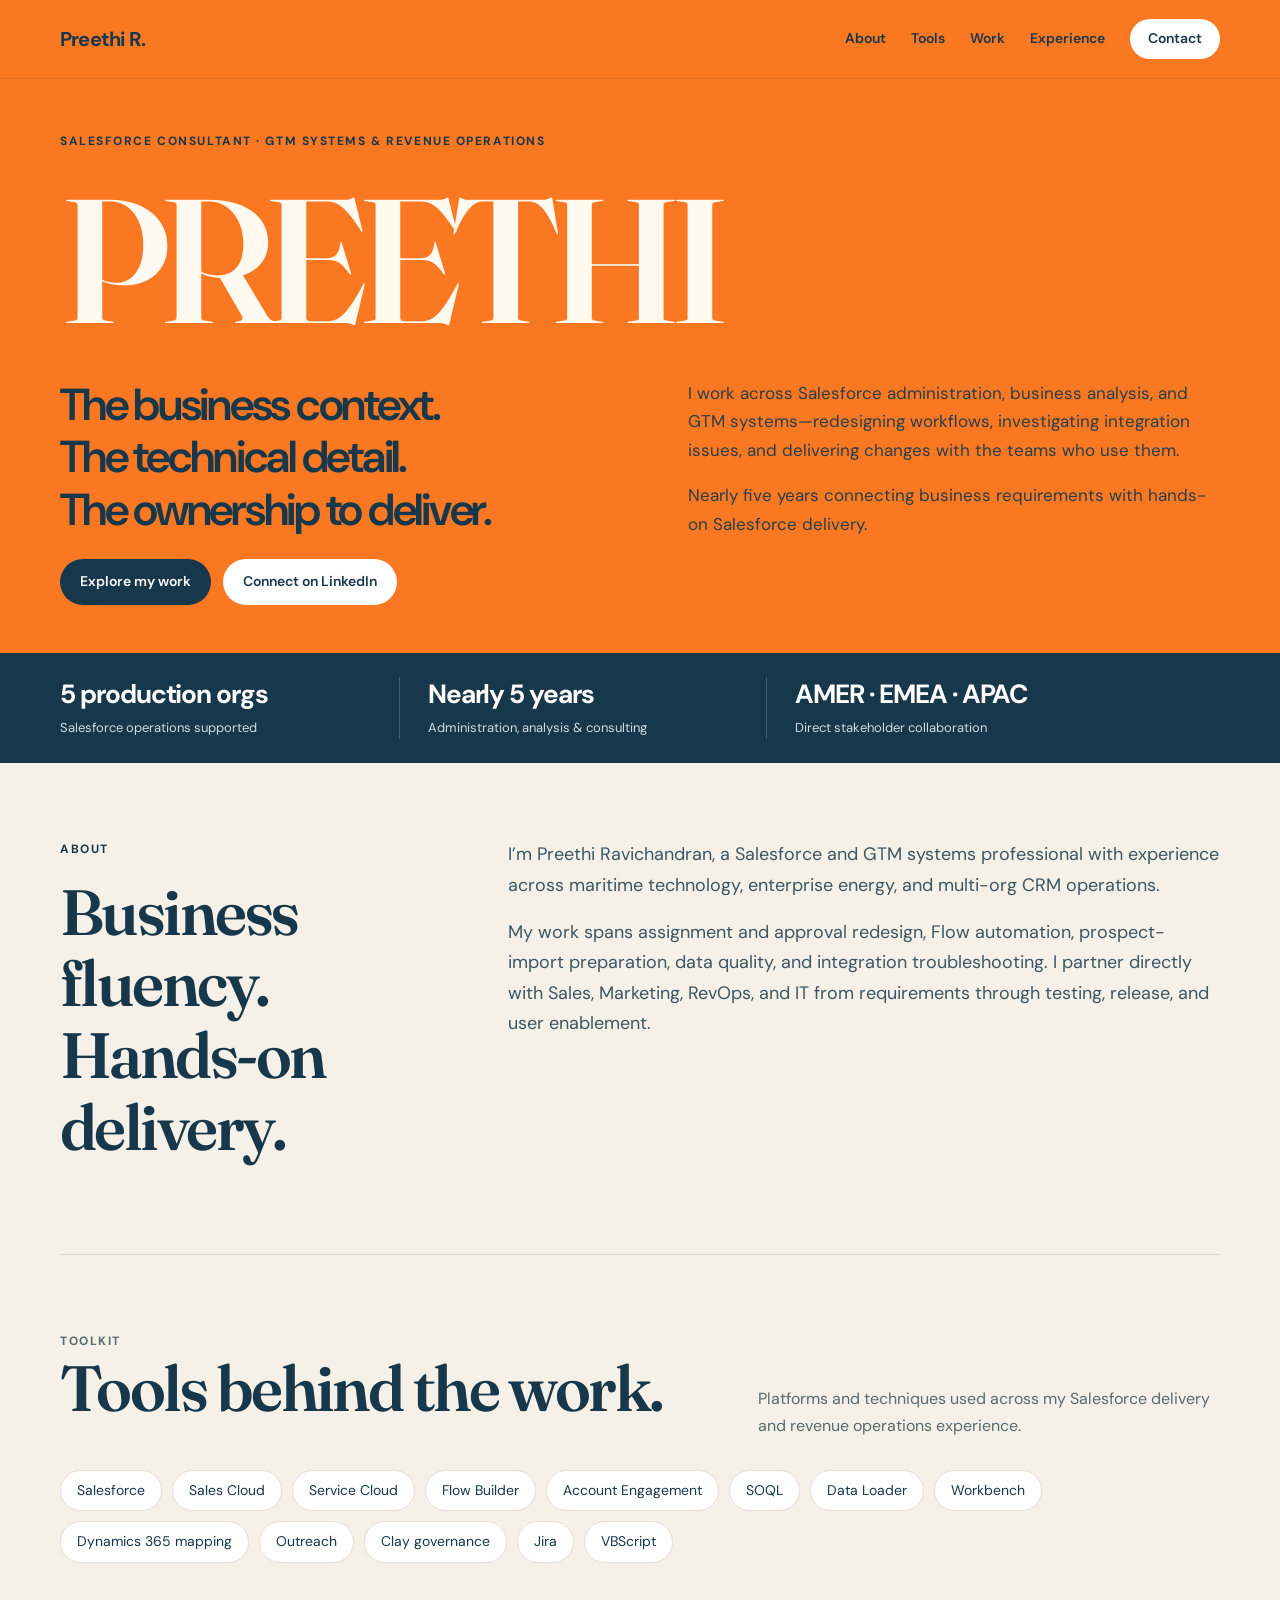
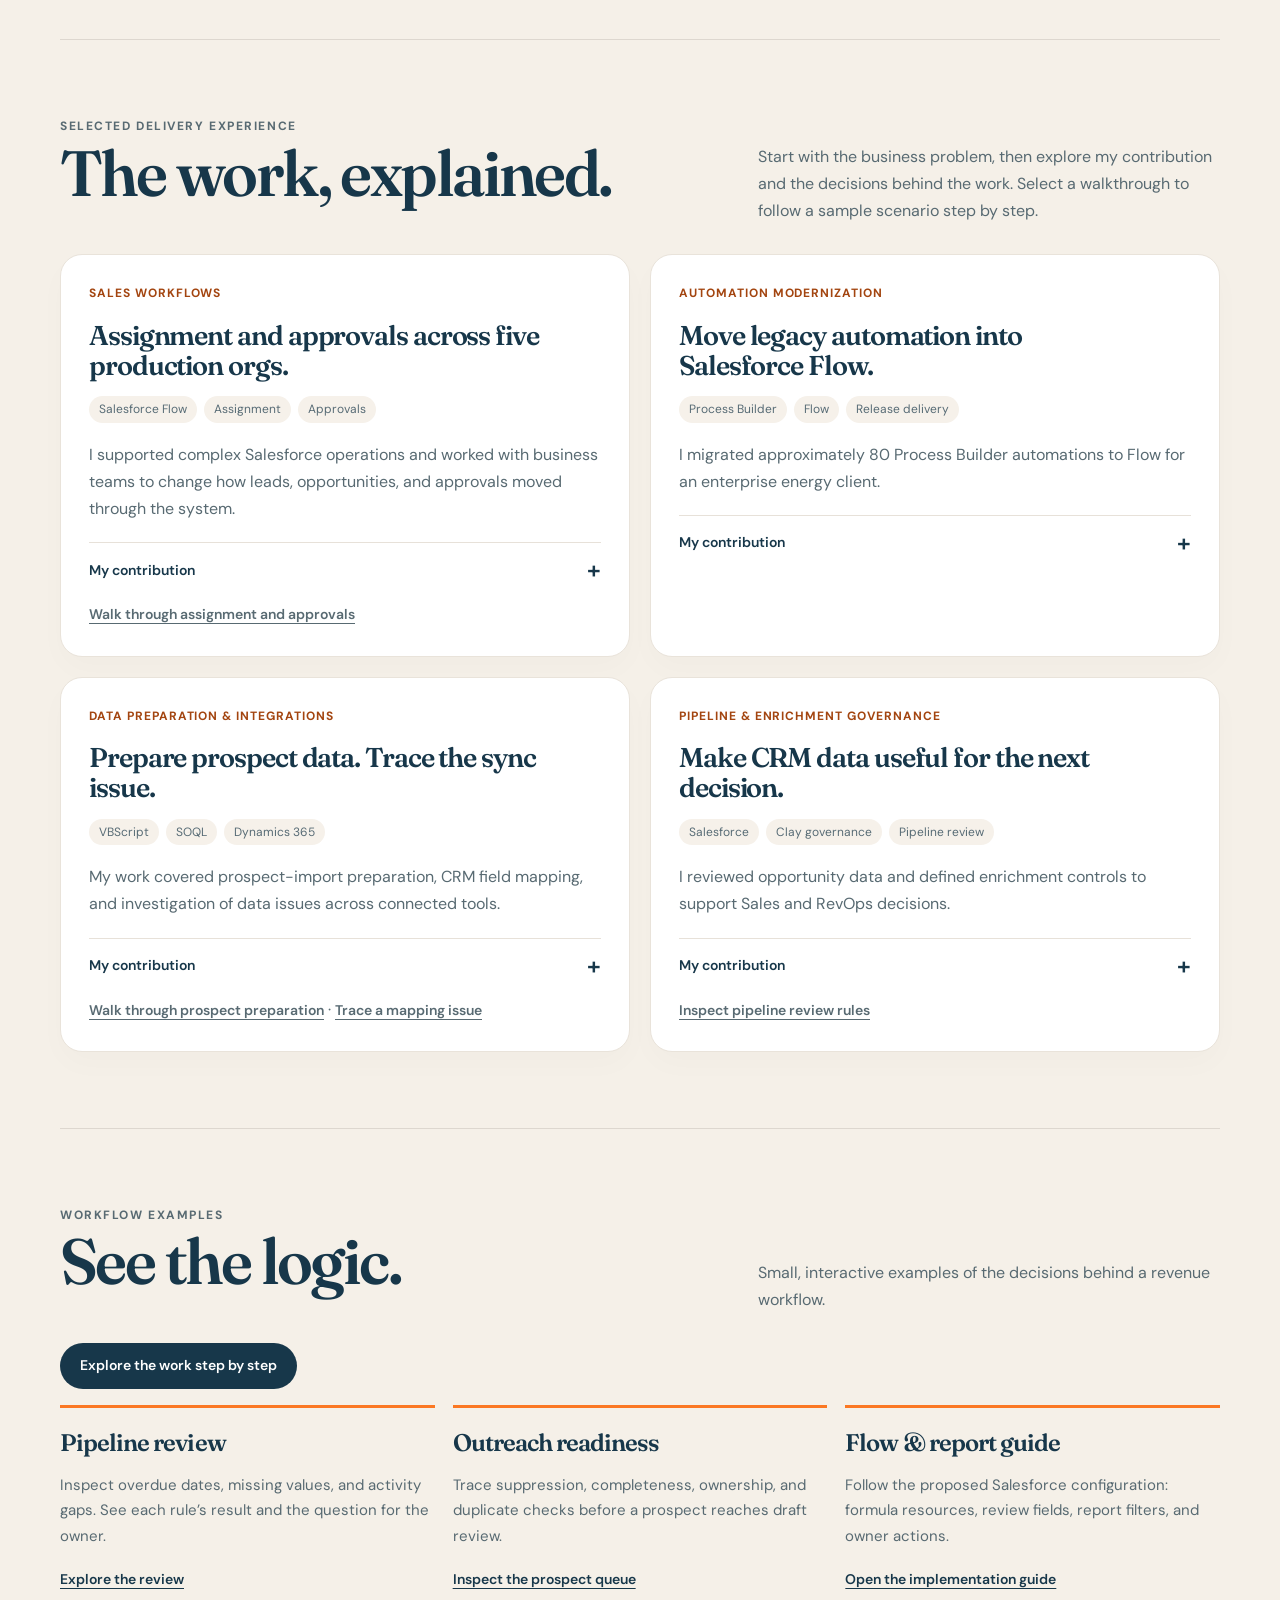
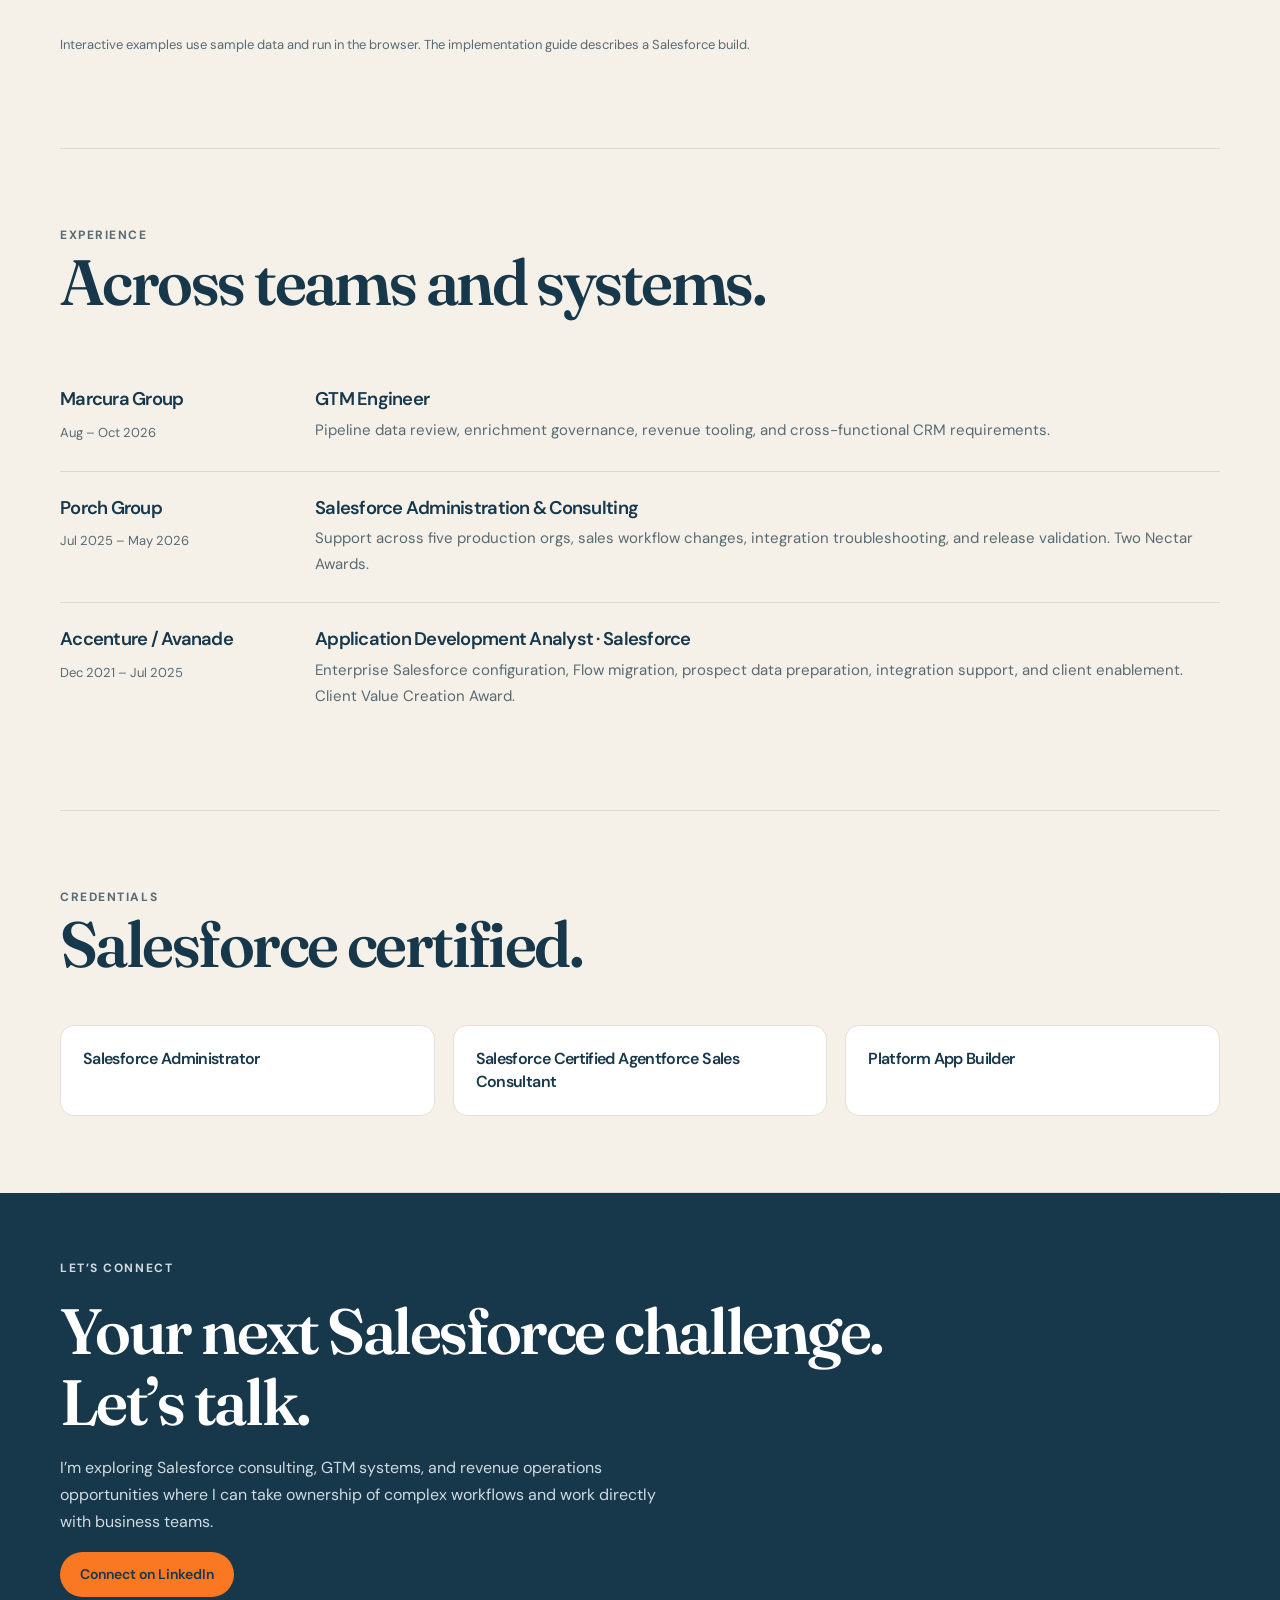
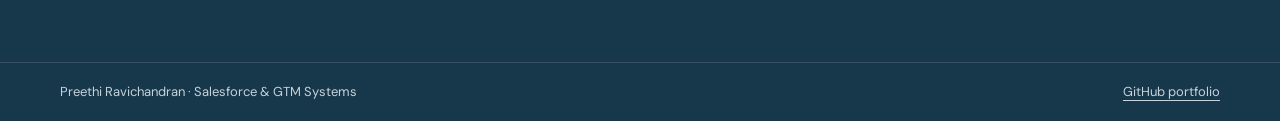
==== commit 7f5144d6: "Add files via upload" ====
--- a/index.html
+++ b/index.html
@@ -1,140 +1 @@
-<!doctype html>
-<html lang="en">
-<head>
-<meta charset="utf-8">
-<meta name="viewport" content="width=device-width,initial-scale=1">
-<meta name="description" content="Preethi Ravichandran | Salesforce &amp; GTM Systems Engineer. Multi-org operations, sales automation, CRM governance, and enterprise delivery. Explore case studies and interactive demos.">
-<meta property="og:title" content="Preethi Ravichandran | GTM Systems Engineering">
-<meta property="og:description" content="Explore Salesforce delivery case studies, interactive GTM demos, and a pipeline review system design with reproducible verification.">
-<title>Preethi Ravichandran | GTM Systems &amp; Revenue Operations</title>
-<link rel="stylesheet" href="portfolio.css">
-<script src="decisions.js" defer></script>
-<style id="portfolio-refresh">
-/* Portfolio presentation refresh: scoped homepage layout. */
-body{background:#fcfbff;color:#24183c}
-body h2,body h3{font-family:Geist,system-ui,sans-serif;letter-spacing:-.04em;font-weight:600;line-height:1.12}
-body h2{font-size:clamp(2rem,4vw,3.2rem)}
-.wrap{width:min(1200px,calc(100% - 64px))}
-.nav{min-height:84px}.nav nav a{text-decoration:none;font-weight:500}.nav nav a:hover{color:#5631c7}
-.hero{grid-template-columns:minmax(0,1.15fr) minmax(0,1fr);gap:44px 54px;align-items:center;padding:76px 0 48px}
-.hero-copy{min-width:0}.hero .label{color:#5631c7;font-size:.8rem;letter-spacing:.1em;margin-bottom:22px}
-.hero h1{font-family:Geist,system-ui,sans-serif;font-weight:600;font-size:clamp(2.6rem,4.9vw,4.55rem);line-height:1.06;letter-spacing:-.065em;max-width:15ch;margin-bottom:24px}
-.hero h1 em{font-family:"Instrument Serif",Georgia,serif;font-weight:400;font-size:1.17em;letter-spacing:-.045em;color:#5631c7}
-.hero .intro{font-size:1.125rem;line-height:1.7;margin:0 0 14px;max-width:49ch;color:#4d4261}
-.hero-context{font-size:1rem;color:#655a75;max-width:49ch;margin-bottom:27px}
-.hero .actions{gap:12px}.hero .primary,.hero .secondary{font-size:.9375rem;padding:13px 18px;border-radius:8px;text-decoration:none;line-height:1.4;font-weight:600}
-.hero .secondary{border:1px solid #d4c9e6;background:white}.hero .secondary:hover{border-color:#5631c7;background:#f2ecff}
-.hero-skills{display:flex;flex-wrap:wrap;gap:8px 16px;margin-top:26px;color:#6a5e7b;font-size:.8125rem}
-.systems-panel{min-width:0;border:1px solid #dcd0f0;border-radius:20px;background:#f3edff;box-shadow:0 16px 50px #38216b0a;overflow:hidden}
-.systems-heading{padding:28px 28px 22px;background:#281947;color:#fff;position:relative}
-.systems-heading:after{content:"";position:absolute;right:24px;top:28px;width:16px;height:16px;background:#c7ef66;border-radius:4px}
-.hero .systems-heading .label{color:#d3c1ef;font-size:.75rem;max-width:80%;margin-bottom:14px}
-.systems-heading h2{font-size:1.45rem;line-height:1.3;letter-spacing:-.035em;margin:0;font-weight:500}
-.system-row{display:grid;grid-template-columns:40px minmax(0,1fr) auto;gap:13px;align-items:center;text-decoration:none;margin:0 24px;padding:23px 0;border-bottom:1px solid #dcd0ee}
-.system-row:hover b{color:#5631c7}.system-row b{display:block;font-size:1rem;font-weight:600}.system-row small{display:block;font-size:.8125rem;color:#6b5b80;margin-top:5px;line-height:1.5}
-.system-icon{display:grid;place-items:center;width:40px;height:40px;border-radius:11px;font-size:1.6rem;line-height:1;font-weight:500}
-.route-icon{background:#dacefa;color:#5631c7}.review-icon{background:#def2ac;color:#384b13}.sync-icon{background:#ffd9cf;color:#8b3520}
-.system-link{font-size:.75rem;color:#64517c;white-space:nowrap}.systems-foot{margin:0;padding:18px 24px;font-size:.8125rem;color:#756686;line-height:1.6}
-.delivery-strip{grid-column:1/-1;display:grid;grid-template-columns:1fr 1fr 1.45fr;border:1px solid #ded5e9;border-radius:12px;background:#fff;overflow:hidden;margin-top:8px}
-.delivery-strip>div{padding:23px 28px;min-width:0;border-right:1px solid #e5ddec;display:flex;flex-direction:column;gap:7px}
-.delivery-strip>div:last-child{border:0}.delivery-strip strong{font-family:Geist,system-ui,sans-serif;font-size:2rem;line-height:1.2;font-weight:600;letter-spacing:-.05em;color:#38205d}
-.delivery-strip>div:last-child strong{font-size:1.15rem;letter-spacing:-.025em;line-height:2.08}
-.delivery-strip span{font-size:.875rem;color:#6a5a7d;line-height:1.5}
-.work{padding-top:48px}.case-index{gap:10px}.case-index a{padding:8px 13px;border:1px solid #ddd1ec;border-radius:6px;text-decoration:none;background:#fff}
-.case{grid-template-columns:195px minmax(0,1fr);padding-block:36px;gap:32px}.case h3{font-size:clamp(1.5rem,2.4vw,2.05rem);max-width:34ch}.case dt{font-size:.875rem;margin-top:16px;color:#35244e}.case dd{line-height:1.8}
-.project-shelf h2{max-width:24ch}.project-grid article{padding:24px;border-radius:12px}.project-grid article h3{font-size:1.5rem;line-height:1.2}
-.label{font-size:.8125rem}.project-tags li{font-size:.8125rem}.section-head>p{color:#655a75}
-a:focus-visible,button:focus-visible{outline:3px solid #5631c7;outline-offset:5px}
-@media(min-width:1600px){.hero{padding-top:92px}}
-@media(max-width:1000px){.hero{gap:32px}.system-row{grid-template-columns:36px minmax(0,1fr);margin-inline:20px;gap:12px}.system-link{display:none}.systems-heading{padding:24px}.hero h1{font-size:clamp(2.7rem,5.4vw,4rem)}.delivery-strip>div{padding:22px}}
-@media(max-width:760px){.wrap{width:calc(100% - 40px)}.hero{grid-template-columns:minmax(0,1fr);padding-top:45px;gap:32px}.hero h1{font-size:clamp(2.8rem,8vw,4rem);max-width:16ch}.systems-panel{max-width:none}.delivery-strip{grid-template-columns:1fr 1fr;margin-top:0}.delivery-strip>div:last-child{grid-column:1/-1;border-top:1px solid #e5ddec}.delivery-strip>div:nth-child(2){border-right:0}.delivery-strip>div:last-child strong{line-height:1.5}.case{grid-template-columns:1fr;gap:12px}.case-context{display:flex;gap:14px;flex-wrap:wrap}.section-head{grid-template-columns:1fr}.nav{min-height:74px}.hero .intro{font-size:1.0625rem}}
-@media(max-width:430px){.wrap{width:calc(100% - 32px)}.nav{align-items:center;gap:12px}.nav nav{gap:12px}.nav nav a{font-size:.8125rem}.brand{font-size:.875rem;max-width:135px;line-height:1.3}.hero h1{font-size:2.8rem}.desktop-break{display:none}.hero .actions{align-items:stretch;flex-direction:column}.hero .actions a{text-align:center}.delivery-strip>div{padding:18px}.delivery-strip span{font-size:.8125rem}.system-row{margin-inline:18px}.systems-heading{padding:24px 20px}.hero-skills{font-size:.8125rem;gap:6px 13px}}
-.delivery-strip .region-proof strong{font-size:2rem;line-height:1.2;letter-spacing:-.05em}
-.region-labels{display:flex;flex-wrap:wrap;gap:8px;list-style:none;padding:0;margin:4px 0 0;min-width:0}
-.region-labels li{display:block;flex:0 0 auto;white-space:nowrap;padding:4px 9px;background:#f0e9fb;border:1px solid #ded1ef;border-radius:5px;font:600 .8125rem/1.4 Geist,system-ui,sans-serif;color:#5631c7}
-@media(max-width:760px){.delivery-strip .region-proof{grid-column:1/-1}}
-.operating-method{padding-block:42px;border-top:1px solid #ded5e9}.method-grid{display:grid;grid-template-columns:repeat(3,minmax(0,1fr));gap:28px}.method-grid article{padding-top:20px;border-top:3px solid #aa8ddd}.method-grid h3{font-size:1.25rem;line-height:1.3}.method-grid p{color:#655a75;line-height:1.8}.contact h2{font-size:clamp(1.8rem,3.5vw,2.8rem);max-width:24ch}.contact>div{min-width:0}.contact>div>p:last-child{max-width:65ch}.contact>a{flex-shrink:0}.hero h1{max-width:16ch}@media(max-width:760px){.method-grid{grid-template-columns:1fr;gap:18px}.contact{flex-direction:column;align-items:flex-start;gap:22px}}
-.evidence-feature{display:grid;grid-template-columns:1fr 1fr;gap:40px;background:#efe8fb;border:1px solid #d8c9eb;padding:32px;border-radius:16px;margin-block:24px 42px}.evidence-feature h2{font-size:clamp(2rem,3.6vw,3rem)}.evidence-feature p{color:#655a75}.evidence-links{display:grid;gap:12px;align-content:center}.evidence-links a{display:block;padding:18px;background:#fff;border:1px solid #d8c9eb;border-radius:8px;text-decoration:none}.evidence-links a:hover{border-color:#5631c7}.evidence-links b,.evidence-links span{display:block}.evidence-links span{color:#655a75;font-size:.875rem;margin-top:5px}.supporting-work{padding-block:20px}.support-case{border:1px solid #ded5e9;padding:18px 22px;border-radius:10px;background:#fff;margin:12px 0}.support-case>summary{font-weight:600;cursor:pointer}.support-case .case{border:0;margin-top:20px;padding-bottom:0}.nav nav{flex-wrap:wrap}.hero h1{max-width:16ch}@media(max-width:760px){.evidence-feature{grid-template-columns:1fr;padding:24px;gap:18px}}@media(max-width:430px){.nav{flex-wrap:wrap;padding-block:14px}.nav nav{gap:14px}}
-.crm-preview{margin:28px 0 24px;border:1px solid #d5dcea;border-radius:12px;background:#fff;overflow:hidden}.crm-preview-top{display:flex;align-items:center;justify-content:space-between;gap:16px;background:#f1f4fa;padding:20px 22px;border-bottom:1px solid #d5dcea}.crm-preview-top .label{margin:0 0 7px;color:#4a5470;font-size:.75rem}.crm-preview h4{font-size:1.1rem;line-height:1.4;font-weight:600;letter-spacing:-.02em;margin:0}.reconstruction-tag{font-size:.75rem;line-height:1.4;white-space:nowrap;padding:5px 8px;border-radius:4px;border:1px solid #d3c5e9;background:#eee7fa;color:#5631c7}.crm-preview-intro{padding:18px 22px 0;color:#655a75;font-size:.9375rem}.crm-preview-scroll{overflow:auto}.crm-preview table{width:100%;min-width:790px;font-size:.8125rem;line-height:1.5;text-align:left}.crm-preview caption{text-align:left;padding:0 22px 12px;font-size:.75rem;color:#6b607a}.crm-preview th,.crm-preview td{padding:13px 14px;white-space:normal;border-color:#e0e4ed;vertical-align:top}.crm-preview thead th{background:#f7f8fc;color:#4a5470;font-weight:600}.crm-preview tbody th{font-weight:600;color:#33264c}.review-flag{color:#8b3d20}.review-clear{color:#3e6021}.missing-value{color:#7a6d87;font-style:italic}.crm-review-note{margin:18px 22px;padding:14px 16px;background:#f3edfb;border-left:3px solid #7653c8;font-size:.875rem}.crm-review-note p{margin:5px 0 0;color:#655a75;line-height:1.7}.crm-preview figcaption{padding:0 22px 20px;color:#756982;font-size:.8125rem;line-height:1.65}@media(max-width:530px){.crm-preview-top{flex-direction:column;align-items:flex-start}.crm-preview-top,.crm-preview-intro{padding-inline:16px}.crm-preview figcaption{padding-inline:16px}.crm-review-note{margin-inline:16px}}
-</style>
-</head>
-<body>
-<a class="skip" href="#main">Skip to content</a>
-<header class="wrap nav"><a class="brand" href="#">Preethi Ravichandran</a><nav aria-label="Portfolio"><a href="flow-guide.html">Design</a><a href="#work">Work</a><a href="#lab">Demo</a><a href="#contact">Contact</a></nav></header>
-<main id="main">
-<section class="hero wrap" aria-labelledby="hero-title">
-<div class="hero-copy"><p class="label">SALESFORCE CONSULTANT · GTM SYSTEMS &amp; REVENUE OPERATIONS</p>
-<h1 id="hero-title">Revenue ambition.<br>Engineered into <em>execution.</em></h1>
-<p class="intro">I’m a Salesforce consultant and GTM systems professional with nearly five years across platform administration, business analysis, and enterprise delivery. I redesign sales workflows, resolve CRM data and integration issues, and carry business requirements through to production.</p>
-<p class="hero-context">My experience includes supporting five production Salesforce orgs and partnering directly with Sales, Marketing, RevOps, and IT across AMER, EMEA, and APAC. I combine hands-on configuration with process analysis, testing, and stakeholder enablement.</p>
-<div class="actions"><a class="primary" href="#work">Explore my work</a><a class="secondary" href="flow-guide.html">Inspect the Flow and report guide</a></div>
-<div class="hero-skills"><span>Sales process design</span><span>CRM governance</span><span>Production delivery</span></div>
-</div>
-<aside class="systems-panel" aria-labelledby="systems-title">
-<div class="systems-heading"><p class="label">MY WORK, ACROSS THE LIFECYCLE</p><h2 id="systems-title">From business requirement<br>to operational workflow.</h2></div>
-<a href="#porch" class="system-row"><span class="system-icon route-icon" aria-hidden="true">↳</span><span><b>Route with ownership</b><small>Lead assignment · approvals · handoffs</small></span><span class="system-link">View work</span></a>
-<a href="#marcura" class="system-row"><span class="system-icon review-icon" aria-hidden="true">✓</span><span><b>Review with evidence</b><small>Pipeline hygiene · deal-owner review</small></span><span class="system-link">View work</span></a>
-<a href="#accenture" class="system-row"><span class="system-icon sync-icon" aria-hidden="true">⇄</span><span><b>Connect with control</b><small>Data preparation · mapping · sync</small></span><span class="system-link">View work</span></a>
-<p class="systems-foot">Explore the requirements, changes, and delivery responsibilities behind my work.</p>
-</aside>
-<div class="delivery-strip" aria-label="Delivery scope">
-<div><strong>5</strong><span>Production Salesforce orgs supported</span></div>
-<div><strong>500+</strong><span>Users supported across Salesforce delivery</span></div>
-<div class="region-proof"><strong>Global</strong><span>Direct stakeholder collaboration</span><ul class="region-labels" aria-label="Regions"><li>AMER</li><li>EMEA</li><li>APAC</li></ul></div>
-</div>
-</section>
-<section id="work" class="wrap work">
-<div class="section-head"><div><p class="label">SELECTED COMPANY WORK</p><h2>The work behind the workflows.</h2></div><p>Assignment and approval redesign, legacy automation migration, prospect-import preparation, and pipeline review. These cases describe my contribution and how I approached the work.</p></div>
-<nav class="case-index" aria-label="Case studies"><a href="#marcura">Forecast quality</a><a href="#supporting-work">Enrichment governance</a><a href="#porch">Sales ownership</a><a href="#accenture">Flow and integration</a><a href="#supporting-work">Marketing and service</a></nav>
-<article class="case" id="porch"><div class="case-context"><p class="label">MULTI-ORG SALES OPERATIONS</p><p>Porch Group</p></div><div><h3>Redesign ownership across five production Salesforce orgs.</h3><dl><dt>Business problem</dt><dd>U.S. and Mexico teams operated across five production orgs, with different routing, access, and approval requirements. Resolving an issue meant understanding the affected business process and its dependencies.</dd><dt>What I delivered</dt><dd>I owned Tier 2/3 Salesforce support, consolidated overlapping Lead and Opportunity Flows, and contributed to assignment and approval redesign. I traced an Outreach defect through source-to-target field mapping and coordinated QA, UAT, and release validation directly with the teams using the workflows.</dd><dt>Implementation decisions</dt><dd>My work covered investigation through release support, including resolution notes and enablement for repeatable handoffs. Two Nectar Awards recognized issue resolution, root-cause analysis, and Salesforce enhancements.</dd></dl></div></article><article class="case" id="accenture"><div class="case-context"><p class="label">AUTOMATION &amp; ENTERPRISE DELIVERY</p><p>Accenture / Avanade</p></div><div><h3>Modernize automation while protecting operational continuity.</h3><dl><dt>Business problem</dt><dd>A UK energy client depended on legacy Salesforce automation, prospect imports, and Dynamics 365 data synchronization. Changes had to preserve business behaviour across dependent systems and releases.</dd><dt>What I delivered</dt><dd>I migrated approximately 80 Process Builder automations to Flow, built a reusable VBScript process to prepare Pardot prospect imports, and reconciled Dynamics 365–Salesforce mapping and sync issues. I used SOQL and Data Loader to investigate duplicate or invalid lead and contact data before downstream use.</dd><dt>Implementation decisions</dt><dd>I supported QA, UAT, regression testing, deployment validation, and post-release support, and led client-facing release demos and training. I received the Client Value Creation Award.</dd></dl></div></article><article class="case" id="marcura"><div class="case-context"><p class="label">PIPELINE GOVERNANCE</p><p>Marcura Group</p></div><div><h3>Turn incomplete pipeline into a focused review agenda.</h3><dl><dt>Business problem</dt><dd>Open opportunities contained missing or zero deal values, absent activity, aging records, and overdue close dates. Sales and RevOps needed to identify what required an owner’s attention before relying on the pipeline.</dd><dt>What I delivered</dt><dd>I audited opportunity value, age, activity, and close dates to identify records for review. Alongside that work, I contributed to Closed-Won validation with an exception for the integration API profile.</dd><dt>Implementation decisions</dt><dd>I use the audit to identify the question an owner needs to answer: confirm value, verify engagement, or revisit buyer timing. The interactive example shows the same checks and keeps commercial decisions with the owner.</dd></dl><figure class="crm-preview" aria-labelledby="crm-preview-title"><div class="crm-preview-top"><div><p class="label">SALESFORCE DATA SCENARIO</p><h4 id="crm-preview-title">Opportunity review: what needs attention?</h4></div><span class="reconstruction-tag">Illustrative view</span></div><p class="crm-preview-intro">The same fields I inspect during a pipeline audit: ownership, stage, commercial value, and buyer timing.</p><div class="crm-preview-scroll" tabindex="0" role="region" aria-label="Sample opportunity records"><table><caption>Opportunity review example · Sample data · Reference date: 17 November 2026</caption><thead><tr><th scope="col">Opportunity</th><th scope="col">Owner</th><th scope="col">Stage</th><th scope="col">Amount</th><th scope="col">Close date</th><th scope="col">Review reason</th></tr></thead><tbody><tr><th scope="row">Northstar Logistics</th><td>Maya</td><td>Negotiation</td><td>$48,000</td><td>10 Nov 2026</td><td><span class="review-flag">Overdue close date</span></td></tr><tr><th scope="row">Cedar Freight</th><td>Arun</td><td>Discovery</td><td><span class="missing-value">Not provided</span></td><td>05 Dec 2026</td><td><span class="review-flag">Confirm deal value</span></td></tr><tr><th scope="row">Aster Supply</th><td>Arun</td><td>Qualification</td><td>$0</td><td>16 Nov 2026</td><td><span class="review-flag">Zero value + overdue</span></td></tr><tr><th scope="row">Summit Marine</th><td>Alex</td><td>Proposal</td><td>$32,000</td><td>28 Nov 2026</td><td><span class="review-clear">No flags in these fields</span></td></tr></tbody></table></div><div class="crm-review-note"><b>My review approach</b><p>Verify the missing or conflicting information with the opportunity owner. An overdue date prompts a question; the next commercial update depends on buyer evidence.</p></div><figcaption>Opportunity review example · Sample data. Shows the fields and checks used to identify records requiring owner review.</figcaption></figure><a href="flow-guide.html">See the Flow design and report</a> · <a href="pipeline-triage.html">Run the demo</a></div></article><div class="supporting-work" id="supporting-work"><p class="label">ADDITIONAL DELIVERY EXPERIENCE</p><details class="support-case"><summary>Enrichment governance and CRM write-back</summary><article class="case" id="clay"><div class="case-context"><p class="label">ENRICHMENT &amp; DATA GOVERNANCE</p><p>Marcura Group</p></div><div><h3>Expand prospect intelligence without losing CRM control.</h3><dl><dt>Business problem</dt><dd>Enrichment introduced a governance question alongside a coverage opportunity: how should external provider data enter Salesforce without replacing trusted values or creating conflicting records?</dd><dt>What I delivered</dt><dd>I translated prospecting requirements into Clay write-back, matching, deduplication, and consent guardrails, retaining Salesforce as the system of record and limiting enrichment writes to designated Clay fields. I also reviewed Sales Navigator adoption, validated ZoomInfo records, implemented and supported Weflow and Kernel, and coordinated Gainsight–Salesforce sync requirements.</dd><dt>Implementation decisions</dt><dd>Provider data needs an explicit destination, matching rule, and review path. For a rollout, I would track verified coverage, unresolved matches, and cost per usable record.</dd></dl></div></article></details><details class="support-case"><summary>Marketing operations and service intake</summary><article class="case" id="handoffs"><div class="case-context"><p class="label">MARKETING &amp; SERVICE OPERATIONS</p><p>Marcura Group and Porch Group</p></div><div><h3>Connect demand generation to accountable service intake.</h3><dl><dt>Business problem</dt><dd>Prospects and customer requests crossed Account Engagement, Salesforce, support email, and Jira. Data eligibility, sync failures, routing, and queue ownership shaped whether the next team could act.</dd><dt>What I delivered</dt><dd>I investigated Account Engagement eligibility, bounced and unmailable records, segmentation, and sync exceptions. I supported Email-to-Case routing, helped scope Service Cloud migration requirements for Knowledge, SLAs, and duplicate cases, and set up email-to-Jira intake.</dd><dt>Implementation decisions</dt><dd>My contribution covered marketing operations, service support, and migration discovery. For a rollout, I would track how quickly requests reach an owner, duplicate intake, and missed response windows.</dd></dl></div></article></details></div></section>
-<section class="wrap evidence-feature" aria-labelledby="evidence-title"><div><p class="label">WORKFLOW WALKTHROUGH</p><h2 id="evidence-title">See the decision.<br>Inspect the design.</h2><p>Follow an opportunity from a review flag to an owner action. Explore the Flow conditions, report filters, and configuration steps in the implementation guide.</p><a class="primary" href="flow-guide.html">Explore the Flow and report guide</a></div><div class="evidence-links"><a href="flow-guide.html"><b>Worked example</b><span>Source values, flags, and the owner’s next action</span></a><a href="flow-guide.html"><b>Implementation design</b><span>Data model, review lifecycle, permissions, and exceptions</span></a><a href="flow-guide.html"><b>Validation examples</b><span>Expected results for missing data, overdue dates, and corrected records</span></a></div></section>
-<section class="wrap operating-method" aria-labelledby="method-title"><div class="section-head"><div><p class="label">HOW I WORK</p><h2 id="method-title">Follow the dependency.<br>Resolve the root cause.</h2></div><p>I work directly with business stakeholders to understand the process, trace the system behaviour, and validate the change with the people who use it.</p></div><div class="method-grid"><article><h3>Start with the operating problem.</h3><p>Clarify the owner, decision, and exception behind a request. Map the handoff across teams before changing the automation.</p></article><article><h3>Trace the system behaviour.</h3><p>Investigate Flow logic, field mappings, record quality, and access dependencies. Diagnose the source of an issue before choosing a fix.</p></article><article><h3>Carry the change through release.</h3><p>Coordinate QA and UAT, validate the deployment, and support adoption with demos, training, and resolution notes.</p></article></div></section>
-<section class="wrap project-shelf" aria-labelledby="projects-title">
-<p class="label">PROJECTS · INTERACTIVE WORK SAMPLES</p>
-<h2 id="projects-title">Explore the logic behind each decision.</h2>
-<div class="project-grid">
-<article class="project-sync"><p class="label">INTERACTIVE EXAMPLE</p><h3>CRM write-back and retry</h3><ul class="project-tags" aria-label="Skills demonstrated"><li>Clay governance</li><li>CRM integration</li><li>Duplicate-event handling</li></ul><p>Based on Clay governance and cross-CRM sync work. Replay an integration event, recover a temporary failure, and inspect what the workflow is allowed to write.</p><p class="demo-evidence"><b>Example result:</b> Three sample events exercise an allowed write, a blocked write, and a retry. Replaying the batch leaves the successful-write count at two.</p><p><b>Measures to track:</b> duplicate writes, unresolved exceptions and time to recover failed syncs.</p><a href="sync-review.html">Run the integration replay →</a></article>
-<article class="project-outreach"><p class="label">INTERACTIVE EXAMPLE</p><h3>Outreach readiness</h3><ul class="project-tags" aria-label="Skills demonstrated"><li>Lead qualification</li><li>Suppression</li><li>Deduplication</li></ul><p>Based on prospect data quality and assignment work. Trace which records reach a draft and which are held for duplicates, suppression or incomplete information.</p><p class="demo-evidence"><b>Example result:</b> Two of six sample prospects reach draft review; four are held or blocked. Select a row to inspect the reason.</p><p><b>Measures to track:</b> usable-record coverage, time to prepare a list and duplicate outreach attempts.</p><a href="#lab">Inspect the prospect queue →</a></article>
-<article class="project-forecast"><p class="label">INTERACTIVE EXAMPLE</p><h3>Pipeline Triage</h3><ul class="project-tags" aria-label="Skills demonstrated"><li>Salesforce</li><li>Pipeline hygiene</li><li>RevOps</li></ul><p>Based on my opportunity audit. Inspect the deal signals and decide what the owner should verify before updating the forecast.</p><p class="demo-evidence"><b>Example result:</b> Three checks surface overdue close dates, missing or stale activity, and missing or zero deal values.</p><p><b>Measures to track:</b> time to prepare a review and the share of flags that lead to an owner-confirmed action.</p><a href="pipeline-triage.html">Run Pipeline Triage →</a></article>
-</div>
-<p class="scope-note">Interactive examples use sample data and run in the browser. Suggested measures describe how I would evaluate a rollout.</p>
-</section>
-<section class="lab" id="lab">
-<div class="wrap">
-<div class="section-head"><div><p class="label">INTERACTIVE WORK SAMPLE</p><h2>Inspect the decision before the draft.</h2></div><p>Inspect a sample prospect batch against verification status, suppression, duplicates, ownership, and required data. Each decision exposes its reason; eligible records receive a template draft for review.</p></div>
-<div class="lab-grid">
-<section class="panel" aria-labelledby="queue-title">
-<div class="panel-head"><div><h3 id="queue-title">Outreach readiness</h3><p>Select a prospect to see the decision and its evidence.</p></div><button id="run" type="button">Run batch</button></div>
-<div id="batch" class="metrics" aria-live="polite"></div>
-<div class="table-scroll"><table><thead><tr><th scope="col">Prospect</th><th scope="col">Segment</th><th scope="col">Decision</th></tr></thead><tbody id="prospects"></tbody></table></div>
-<div id="explanation" class="explanation" aria-live="polite">Run the batch to inspect a decision.</div>
-<details class="method" open><summary>Execution order: which rule runs first?</summary><ol><li>Normalize email case and surrounding whitespace.</li><li>Collect suppressed addresses across the whole batch. Block every matching row, including earlier rows.</li><li>Hold missing emails or verification statuses other than valid.</li><li>Hold records missing LinkedIn, firmographics, or ownership.</li><li>Check whether an eligible row already reserved the normalized email. If so, mark duplicate.</li><li>Reserve the eligible address and prepare a template draft for human review.</li></ol><p>These rules execute in JavaScript. In a Salesforce Flow design, the same stages would use record queries, loops, Decisions, and Assignments. The reservation is currently batch-local; cross-run duplicate prevention would need stored state.</p></details><details class="method"><summary>How a prospect becomes draft-ready</summary><p>Each sample supplies simulated email verification, suppression, ownership, and field-completeness inputs. The code applies shared rules before reserving a contact for one eligible segment. Records that fail a check receive a reason. Ready records get a reviewable template draft. The browser runs the logic on sample data without external connections or email delivery.</p></details>
-<p><a href="decisions.js" class="source-link">View outreach and planning source</a></p>
-</section>
-<section class="panel math" aria-labelledby="math-title"><h3 id="math-title">Work back from the target</h3><p>Change the assumptions to see the required opportunity count.</p>
-<form id="calculator">
-<label>Quarterly new revenue target <span>USD</span><input id="target" type="number" min="1" max="1000000000000" step="1" value="300000" required></label>
-<label>Opportunity win rate <span>%</span><input id="win-rate" type="number" min="0.1" max="100" step="0.1" value="20" required></label>
-<label>Average deal size <span>USD</span><input id="deal-size" type="number" min="1" max="1000000000" step="1" value="75000" required></label>
-</form>
-<div class="math-result" id="math-result" aria-live="polite"></div>
-<p class="math-note">A model for planning. In a real funnel I’d measure where conversion drops, then test one intervention at that stage.</p>
-</section>
-</div></div>
-</section>
-
-
-<section class="wrap viewpoint">
-<div><p class="label">POINT OF VIEW</p><h2>Automate the work. Own the decision.</h2></div>
-<div><p>I would use an LLM to summarize meetings, draft follow-ups, or extract evidence for account research. I would keep consent, suppression, deduplication and field-level write permissions in explicit rules. Forecast changes and decisions to send outreach would go to an accountable owner.</p>
-<p>For agent evaluation, I would test against examples with missing evidence, conflicting owners, duplicate contacts, and suppressed addresses. For a GTM stack audit, I would compare vendor spend with adoption, data quality and workflow performance before recommending a replacement.</p>
-<a href="https://www.linkedin.com/posts/preethi-ravichandran-r_salesforce-revops-gtm-activity-7506246228993548288-r-tB">Read my LinkedIn perspective on GTM handoffs →</a></div>
-</section>
-<section class="wrap contact" id="contact"><div><p class="label">PREETHI RAVICHANDRAN</p><h2>Let’s build the systems<br>behind your next stage of growth.</h2><p>Salesforce Administrator · Salesforce Certified Agentforce Sales Consultant · Platform App Builder</p></div><a class="primary" href="https://www.linkedin.com/in/preethi-ravichandran-r/">Connect on LinkedIn ↗</a></section>
-</main>
-</body>
-</html>
-
-
-
-
+<!doctype html><html lang="en"><head><meta charset="utf-8"><meta name="viewport" content="width=device-width,initial-scale=1"><title>Preethi Ravichandran | Salesforce &amp; GTM Systems</title><meta name="description" content="Preethi Ravichandran — Salesforce consulting, GTM systems, and revenue operations. Selected delivery experience, workflow examples, and Salesforce Flow guidance."><meta property="og:title" content="Preethi Ravichandran | Salesforce &amp; GTM Systems"><meta property="og:description" content="Salesforce workflows, CRM integrations, and the work behind revenue operations."><link rel="stylesheet" href="clean.css"></head><body id="top"><a href="#main" class="skip">Skip to content</a><header class="topbar"><div class="wrap nav"><a class="brand" href="#top">Preethi R.</a><nav aria-label="Main navigation"><a href="#about">About</a><a href="#tools">Tools</a><a href="#work">Work</a><a href="#experience">Experience</a><a class="contact-link" href="#contact">Contact</a></nav></div></header><main id="main"><section class="hero"><div class="wrap"><p class="eyebrow">Salesforce Consultant · GTM Systems &amp; Revenue Operations</p><p class="name" aria-label="Preethi">PREETHI</p><div class="hero-bottom"><div><h1>The business context.<br>The technical detail.<br>The ownership to deliver.</h1><div class="actions"><a class="button" href="#work">Explore my work</a><a class="button light" href="https://www.linkedin.com/in/preethi-ravichandran-r/">Connect on LinkedIn</a></div></div><div class="hero-copy"><p>I work across Salesforce administration, business analysis, and GTM systems—redesigning workflows, investigating integration issues, and delivering changes with the teams who use them.</p><p>Nearly five years connecting business requirements with hands-on Salesforce delivery.</p></div></div></div></section><section class="facts" aria-label="Experience at a glance"><div class="wrap facts-inner"><div class="fact"><strong>5 production orgs</strong><span>Salesforce operations supported</span></div><div class="fact"><strong>Nearly 5 years</strong><span>Administration, analysis &amp; consulting</span></div><div class="fact"><strong>AMER · EMEA · APAC</strong><span>Direct stakeholder collaboration</span></div></div></section><section id="about" class="section wrap"><div class="about-grid"><div><p class="eyebrow">About</p><h2>Business fluency.<br>Hands-on delivery.</h2></div><div class="about-copy"><p>I’m Preethi Ravichandran, a Salesforce and GTM systems professional with experience across maritime technology, enterprise energy, and multi-org CRM operations.</p><p>My work spans assignment and approval redesign, Flow automation, prospect-import preparation, data quality, and integration troubleshooting. I partner directly with Sales, Marketing, RevOps, and IT from requirements through testing, release, and user enablement.</p></div></div></section><section id="tools" class="section wrap"><div class="section-heading"><div><p class="eyebrow">Toolkit</p><h2>Tools behind the work.</h2></div><p>Platforms and techniques used across my Salesforce delivery and revenue operations experience.</p></div><div class="skills"><span class="skill">Salesforce</span><span class="skill">Sales Cloud</span><span class="skill">Service Cloud</span><span class="skill">Flow Builder</span><span class="skill">Account Engagement</span><span class="skill">SOQL</span><span class="skill">Data Loader</span><span class="skill">Workbench</span><span class="skill">Dynamics 365 mapping</span><span class="skill">Outreach</span><span class="skill">Clay governance</span><span class="skill">Jira</span><span class="skill">VBScript</span></div></section><section id="work" class="section wrap"><div class="section-heading"><div><p class="eyebrow">Selected delivery experience</p><h2>The work, explained.</h2></div><p>Start with the business problem, then explore my contribution and the decisions behind the work. Select a walkthrough to follow a sample scenario step by step.</p></div><div class="cards"><article class="project"><p class="category">Sales workflows</p><h3>Assignment and approvals across five production orgs.</h3><div class="tags"><span>Salesforce Flow</span><span>Assignment</span><span>Approvals</span></div><p>I supported complex Salesforce operations and worked with business teams to change how leads, opportunities, and approvals moved through the system.</p><details><summary>My contribution</summary><dl><dt>The problem</dt><dd>Different routing, access, and approval requirements across production orgs.</dd><dt>What I changed</dt><dd>Consolidated overlapping Lead and Opportunity Flows, contributed to assignment and approval redesign, and coordinated QA, UAT, and release validation.</dd><dt>Validation &amp; delivery</dt><dd>Reviewed the affected business process with users and supported testing, release guidance, and post-release issue resolution.</dd></dl></details><p style="margin:18px 0 0"><a href="work-explorer.html#routing">Walk through assignment and approvals</a></p></article><article class="project"><p class="category">Automation modernization</p><h3>Move legacy automation into Salesforce Flow.</h3><div class="tags"><span>Process Builder</span><span>Flow</span><span>Release delivery</span></div><p>I migrated approximately 80 Process Builder automations to Flow for an enterprise energy client.</p><details><summary>My contribution</summary><dl><dt>The problem</dt><dd>Existing automation supported business processes that needed to keep working through the migration.</dd><dt>What I changed</dt><dd>Rebuilt automation in Flow and supported QA, UAT, regression testing, deployment validation, and post-release support.</dd><dt>Validation &amp; delivery</dt><dd>Worked with the delivery team on testing and led client-facing release demos and training. Received the Client Value Creation Award.</dd></dl></details></article><article class="project"><p class="category">Data preparation & integrations</p><h3>Prepare prospect data. Trace the sync issue.</h3><div class="tags"><span>VBScript</span><span>SOQL</span><span>Dynamics 365</span></div><p>My work covered prospect-import preparation, CRM field mapping, and investigation of data issues across connected tools.</p><details><summary>My contribution</summary><dl><dt>The problem</dt><dd>Imports and integrations depended on valid source data and correct destination mappings.</dd><dt>What I changed</dt><dd>Built a reusable VBScript preparation process for Pardot imports, reconciled Dynamics 365–Salesforce mapping and sync issues, and traced an Outreach defect through field mapping.</dd><dt>Validation &amp; delivery</dt><dd>Used SOQL and Data Loader to investigate duplicate or invalid records and coordinated validation with business and delivery teams.</dd></dl></details><p style="margin:18px 0 0"><a href="work-explorer.html#import">Walk through prospect preparation</a> · <a href="work-explorer.html#mapping">Trace a mapping issue</a></p></article><article class="project"><p class="category">Pipeline & enrichment governance</p><h3>Make CRM data useful for the next decision.</h3><div class="tags"><span>Salesforce</span><span>Clay governance</span><span>Pipeline review</span></div><p>I reviewed opportunity data and defined enrichment controls to support Sales and RevOps decisions.</p><details><summary>My contribution</summary><dl><dt>The problem</dt><dd>Missing values, absent activity, overdue dates, and external enrichment inputs needed clear review rules.</dd><dt>What I changed</dt><dd>Audited opportunity value, age, activity, and close dates; defined Clay matching, deduplication, consent, and designated-field write-back guardrails.</dd><dt>Validation &amp; delivery</dt><dd>Kept Salesforce as the system of record and identified questions for owner review. The examples below show the decision logic.</dd></dl></details><p style="margin:18px 0 0"><a href="pipeline-triage.html">Inspect pipeline review rules</a></p></article></div></section><section id="lab" class="section wrap"><div class="section-heading"><div><p class="eyebrow">Workflow examples</p><h2 id="projects-title">See the logic.</h2></div><p>Small, interactive examples of the decisions behind a revenue workflow.</p></div><p><a class="button" href="work-explorer.html">Explore the work step by step</a></p><div class="demo-grid"><article class="demo"><h3>Pipeline review</h3><p>Inspect overdue dates, missing values, and activity gaps. See each rule’s result and the question for the owner.</p><a href="pipeline-triage.html">Explore the review</a></article><article class="demo"><h3>Outreach readiness</h3><p>Trace suppression, completeness, ownership, and duplicate checks before a prospect reaches draft review.</p><a href="outreach-readiness.html">Inspect the prospect queue</a></article><article class="demo"><h3>Flow &amp; report guide</h3><p>Follow the proposed Salesforce configuration: formula resources, review fields, report filters, and owner actions.</p><a href="flow-guide.html">Open the implementation guide</a></article></div><p class="scope">Interactive examples use sample data and run in the browser. The implementation guide describes a Salesforce build.</p></section><section id="experience" class="section wrap"><div class="section-heading"><div><p class="eyebrow">Experience</p><h2>Across teams and systems.</h2></div></div><div class="timeline"><article class="job"><div><h3>Marcura Group</h3><span class="date">Aug – Oct 2026</span></div><div><h3>GTM Engineer</h3><p>Pipeline data review, enrichment governance, revenue tooling, and cross-functional CRM requirements.</p></div></article><article class="job"><div><h3>Porch Group</h3><span class="date">Jul 2025 – May 2026</span></div><div><h3>Salesforce Administration &amp; Consulting</h3><p>Support across five production orgs, sales workflow changes, integration troubleshooting, and release validation. Two Nectar Awards.</p></div></article><article class="job"><div><h3>Accenture / Avanade</h3><span class="date">Dec 2021 – Jul 2025</span></div><div><h3>Application Development Analyst · Salesforce</h3><p>Enterprise Salesforce configuration, Flow migration, prospect data preparation, integration support, and client enablement. Client Value Creation Award.</p></div></article></div></section><section class="section wrap"><div class="section-heading"><div><p class="eyebrow">Credentials</p><h2>Salesforce certified.</h2></div></div><div class="certs"><article class="cert"><h3>Salesforce Administrator</h3></article><article class="cert"><h3>Salesforce Certified Agentforce Sales Consultant</h3></article><article class="cert"><h3>Platform App Builder</h3></article></div></section><section id="contact" class="contact"><div class="wrap"><p class="eyebrow">Let’s connect</p><h2>Your next Salesforce challenge.<br>Let’s talk.</h2><p>I’m exploring Salesforce consulting, GTM systems, and revenue operations opportunities where I can take ownership of complex workflows and work directly with business teams.</p><a class="button" href="https://www.linkedin.com/in/preethi-ravichandran-r/">Connect on LinkedIn</a></div></section></main><footer><div class="wrap footer-inner"><span>Preethi Ravichandran · Salesforce &amp; GTM Systems</span><a href="https://github.com/Preethi-byte/gtm-portfolio">GitHub portfolio</a></div></footer></body></html>
--- a/clean.css
+++ b/clean.css
@@ -0,0 +1,2 @@
+@import url('https://fonts.googleapis.com/css2?family=DM+Sans:wght@400;500;600;700&family=Fraunces:wght@500;600;700&display=swap');
+:root{--orange:#fb7823;--navy:#17374a;--cream:#f5f0e8;--muted:#586a72;--line:#ddd7cf}*{box-sizing:border-box}html{scroll-behavior:smooth;scroll-padding-top:95px}body{margin:0;background:var(--cream);color:var(--navy);font:16px/1.7 'DM Sans',system-ui,sans-serif}a{color:inherit;text-underline-offset:4px}button,summary{font:inherit}h1,h2,h3,p{margin:0 0 16px}h1,h2,h3{line-height:1.12;letter-spacing:-.04em}h2,h3{font-family:Fraunces,Georgia,serif;font-weight:600}h2{font-size:clamp(2.3rem,5vw,4rem)}h3{font-size:1.7rem}.wrap{width:min(1160px,calc(100% - 64px));margin:auto}.topbar{position:sticky;top:0;z-index:10;background:var(--orange);border-bottom:1px solid #17374a15}.nav{min-height:78px;display:flex;align-items:center;justify-content:space-between;gap:24px}.brand{font-weight:700;text-decoration:none;letter-spacing:-.04em;font-size:1.25rem}.nav nav{display:flex;align-items:center;gap:25px}.nav nav a{text-decoration:none;font-size:.875rem;font-weight:600}.contact-link{background:#fff;border-radius:99px;padding:8px 18px}.hero{background:var(--orange);padding:52px 0 0;overflow:hidden}.eyebrow{font-size:.75rem;letter-spacing:.13em;font-weight:700;text-transform:uppercase}.hero .eyebrow{color:#17374a}.name{font-family:Fraunces,Georgia,serif;font-weight:600;font-size:clamp(4rem,14vw,11rem);line-height:.95;letter-spacing:-.065em;color:#fff9f0;margin:25px 0 35px}.hero-bottom{display:grid;grid-template-columns:1.05fr 1fr;gap:70px;align-items:start;padding-bottom:48px}.hero h1{font:600 clamp(1.8rem,3.7vw,2.8rem)/1.18 'DM Sans',sans-serif;letter-spacing:-.05em;max-width:19ch}.hero-copy p{font-size:1.0625rem;max-width:52ch;color:#273f48}.actions{display:flex;flex-wrap:wrap;gap:12px;margin-top:22px}.button{display:inline-block;border-radius:99px;background:var(--navy);color:white;text-decoration:none;padding:11px 20px;font-size:.875rem;font-weight:600}.button.light{background:white;color:var(--navy)}.facts{background:var(--navy);color:white;padding:24px 0}.facts-inner{display:grid;grid-template-columns:1fr 1fr 1.25fr;gap:28px}.fact{border-right:1px solid #ffffff30;padding-right:20px}.fact:last-child{border:0}.fact strong{display:block;font-size:1.65rem;letter-spacing:-.04em;line-height:1.3}.fact span{display:block;font-size:.8125rem;color:#d0dce2;margin-top:6px}.section{padding:76px 0;border-bottom:1px solid var(--line)}.section-heading{display:flex;justify-content:space-between;align-items:end;gap:32px;margin-bottom:30px}.section-heading p{max-width:42ch;color:var(--muted);margin:0}.about-grid{display:grid;grid-template-columns:.7fr 1.3fr;gap:65px}.about-copy{font-size:1.125rem;color:#3d5663}.about-copy p:last-child{margin:0}.skills{display:flex;flex-wrap:wrap;gap:10px}.skill{background:white;border:1px solid #e6dfd6;border-radius:99px;padding:8px 16px;font-size:.875rem}.cards{display:grid;grid-template-columns:repeat(2,minmax(0,1fr));gap:20px}.project{background:#fff;border:1px solid #e9e3da;border-radius:22px;padding:28px;box-shadow:0 12px 30px #17374a05}.project .category{font-size:.75rem;color:#a34510;letter-spacing:.08em;font-weight:700;text-transform:uppercase}.project h3{max-width:26ch}.project>p{color:var(--muted)}.tags{display:flex;flex-wrap:wrap;gap:7px;margin-bottom:18px}.tags span{background:#f6f1ea;border-radius:99px;font-size:.75rem;padding:3px 10px;color:#576b75}.project details{border-top:1px solid #e7e1d9;margin-top:20px;padding-top:15px}.project summary{font-weight:600;cursor:pointer;list-style:none;display:flex;justify-content:space-between;align-items:center;font-size:.875rem}.project summary::-webkit-details-marker{display:none}.project summary:after{content:'+';font-size:1.5rem;line-height:1}.project details[open] summary:after{content:'−'}.project dl{font-size:.9375rem}.project dt{font-weight:700;margin-top:16px}.project dd{margin:5px 0;color:var(--muted)}.project a{font-size:.875rem;font-weight:600}.demo-grid{display:grid;grid-template-columns:repeat(3,minmax(0,1fr));gap:18px}.demo{border-top:3px solid var(--orange);padding:22px 0}.demo h3{font-size:1.5rem}.demo p{font-size:.9375rem;color:var(--muted)}.demo a{font-size:.875rem;font-weight:600}.scope{color:var(--muted);font-size:.8125rem;margin-top:20px}.timeline{display:grid;gap:0}.job{display:grid;grid-template-columns:220px 1fr;gap:35px;padding:25px 0;border-bottom:1px solid var(--line)}.job:last-child{border:0}.job h3{font:600 1.15rem/1.3 'DM Sans',sans-serif;margin-bottom:6px}.job p{color:var(--muted);margin:0;font-size:.9375rem}.date{font-size:.8125rem;color:var(--muted)}.certs{display:grid;grid-template-columns:repeat(3,minmax(0,1fr));gap:18px}.cert{background:#fff;padding:22px;border-radius:14px;border:1px solid #e7dfd5}.cert h3{font:600 1rem/1.4 'DM Sans',sans-serif;margin:0}.contact{background:var(--navy);color:white;padding:65px 0}.contact p{max-width:56ch;color:#cfdae1}.contact .button{background:var(--orange);color:var(--navy)}footer{background:var(--navy);color:#c7d3db;padding:18px 0;font-size:.8125rem;border-top:1px solid #ffffff20}.footer-inner{display:flex;justify-content:space-between;gap:20px}.skip{position:absolute;top:-80px;background:white;padding:10px;z-index:20}.skip:focus{top:10px}:focus-visible{outline:3px solid #9b459f;outline-offset:5px}@media(max-width:800px){.hero-bottom{gap:30px}.about-grid{gap:30px;grid-template-columns:1fr}.demo-grid{grid-template-columns:1fr}.section{padding:52px 0}.section-heading{align-items:start;flex-direction:column;gap:12px}.certs{grid-template-columns:1fr}.nav nav{gap:16px}.job{grid-template-columns:180px 1fr;gap:22px}}@media(max-width:600px){.wrap{width:calc(100% - 36px)}.nav{min-height:74px;flex-wrap:wrap;padding:15px 0;gap:10px}.nav nav{width:100%;justify-content:space-between;gap:10px}.nav nav a{font-size:.8125rem}.hero{padding-top:35px}.name{font-size:clamp(3.5rem,17vw,6rem);margin:24px 0 30px}.hero-bottom,.cards{grid-template-columns:1fr;gap:18px}.hero h1{max-width:22ch}.facts-inner{grid-template-columns:1fr 1fr;gap:20px}.fact:nth-child(2){border:0}.fact:last-child{grid-column:1/-1;border-top:1px solid #ffffff30;padding-top:17px}.fact strong{font-size:1.45rem}.project{padding:23px;border-radius:18px}.job{grid-template-columns:1fr;gap:10px}.footer-inner{flex-direction:column;gap:4px}}@media(prefers-reduced-motion:reduce){html{scroll-behavior:auto}}
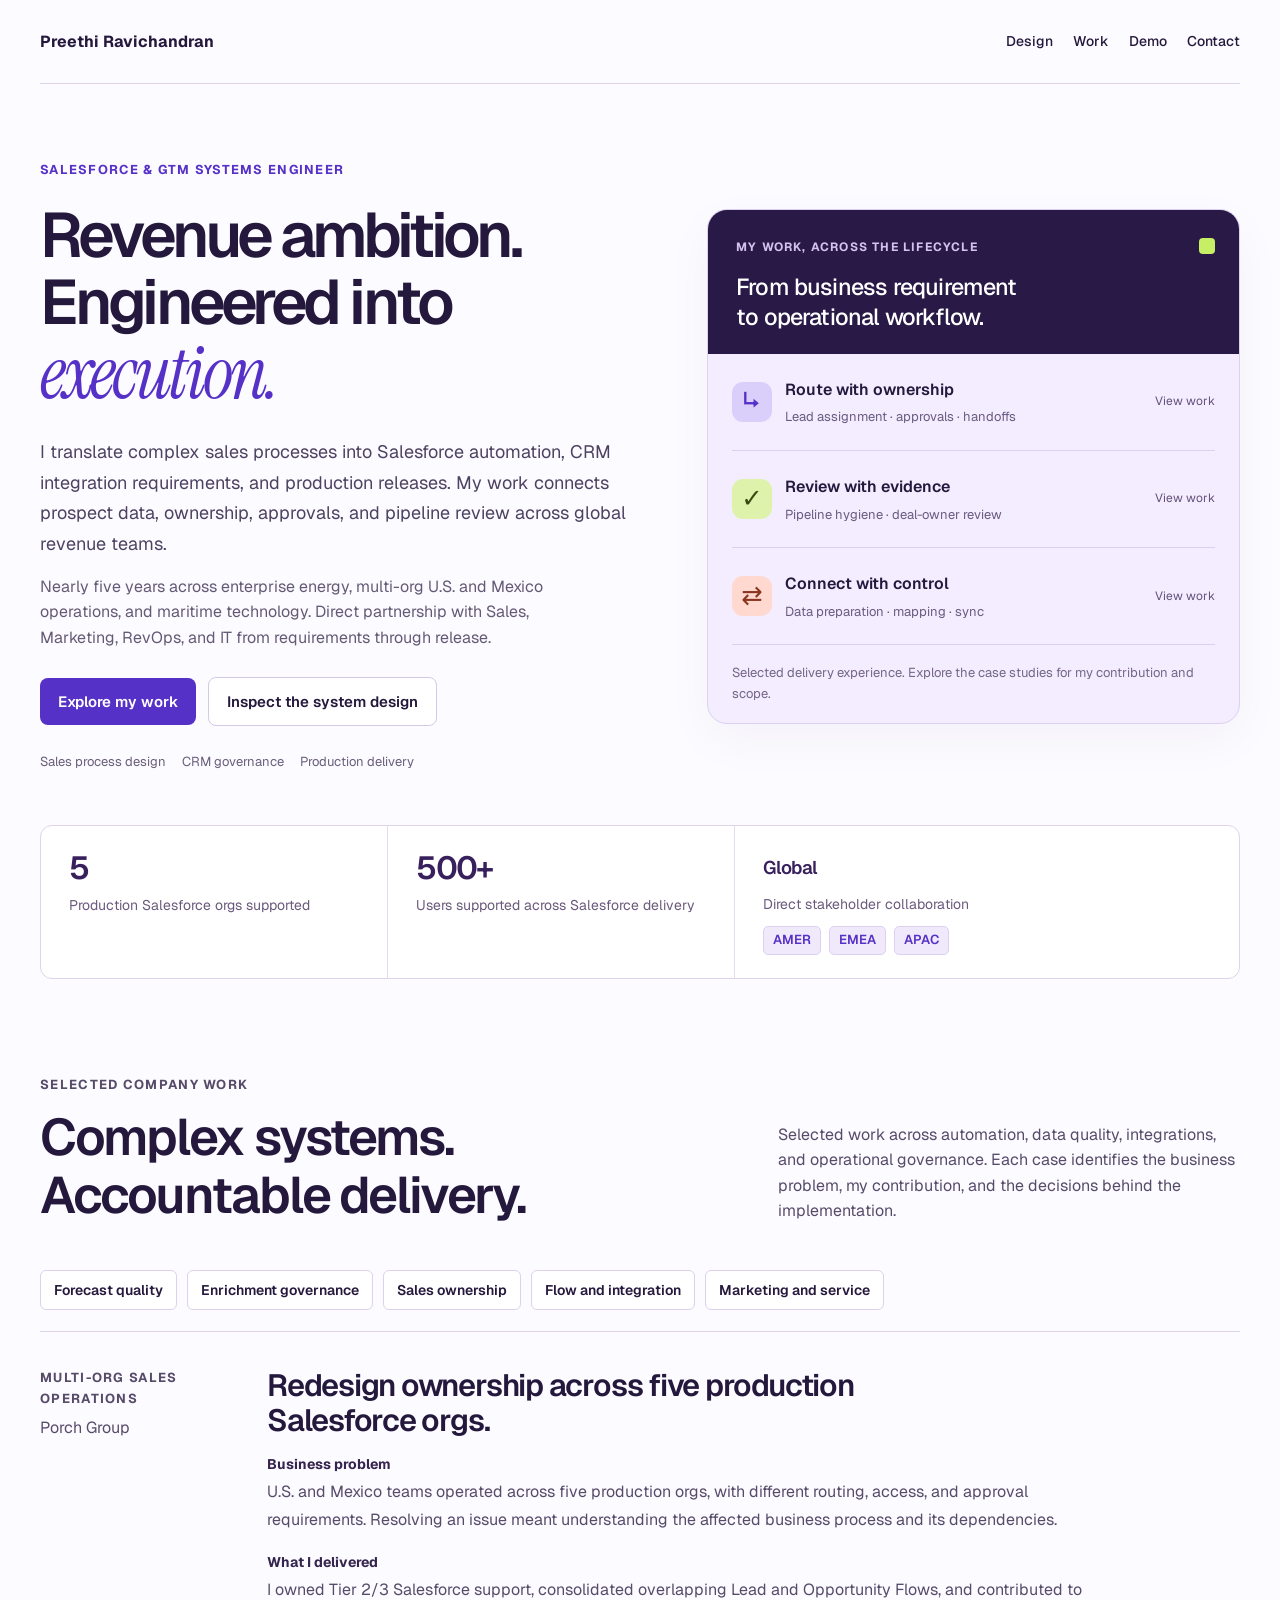
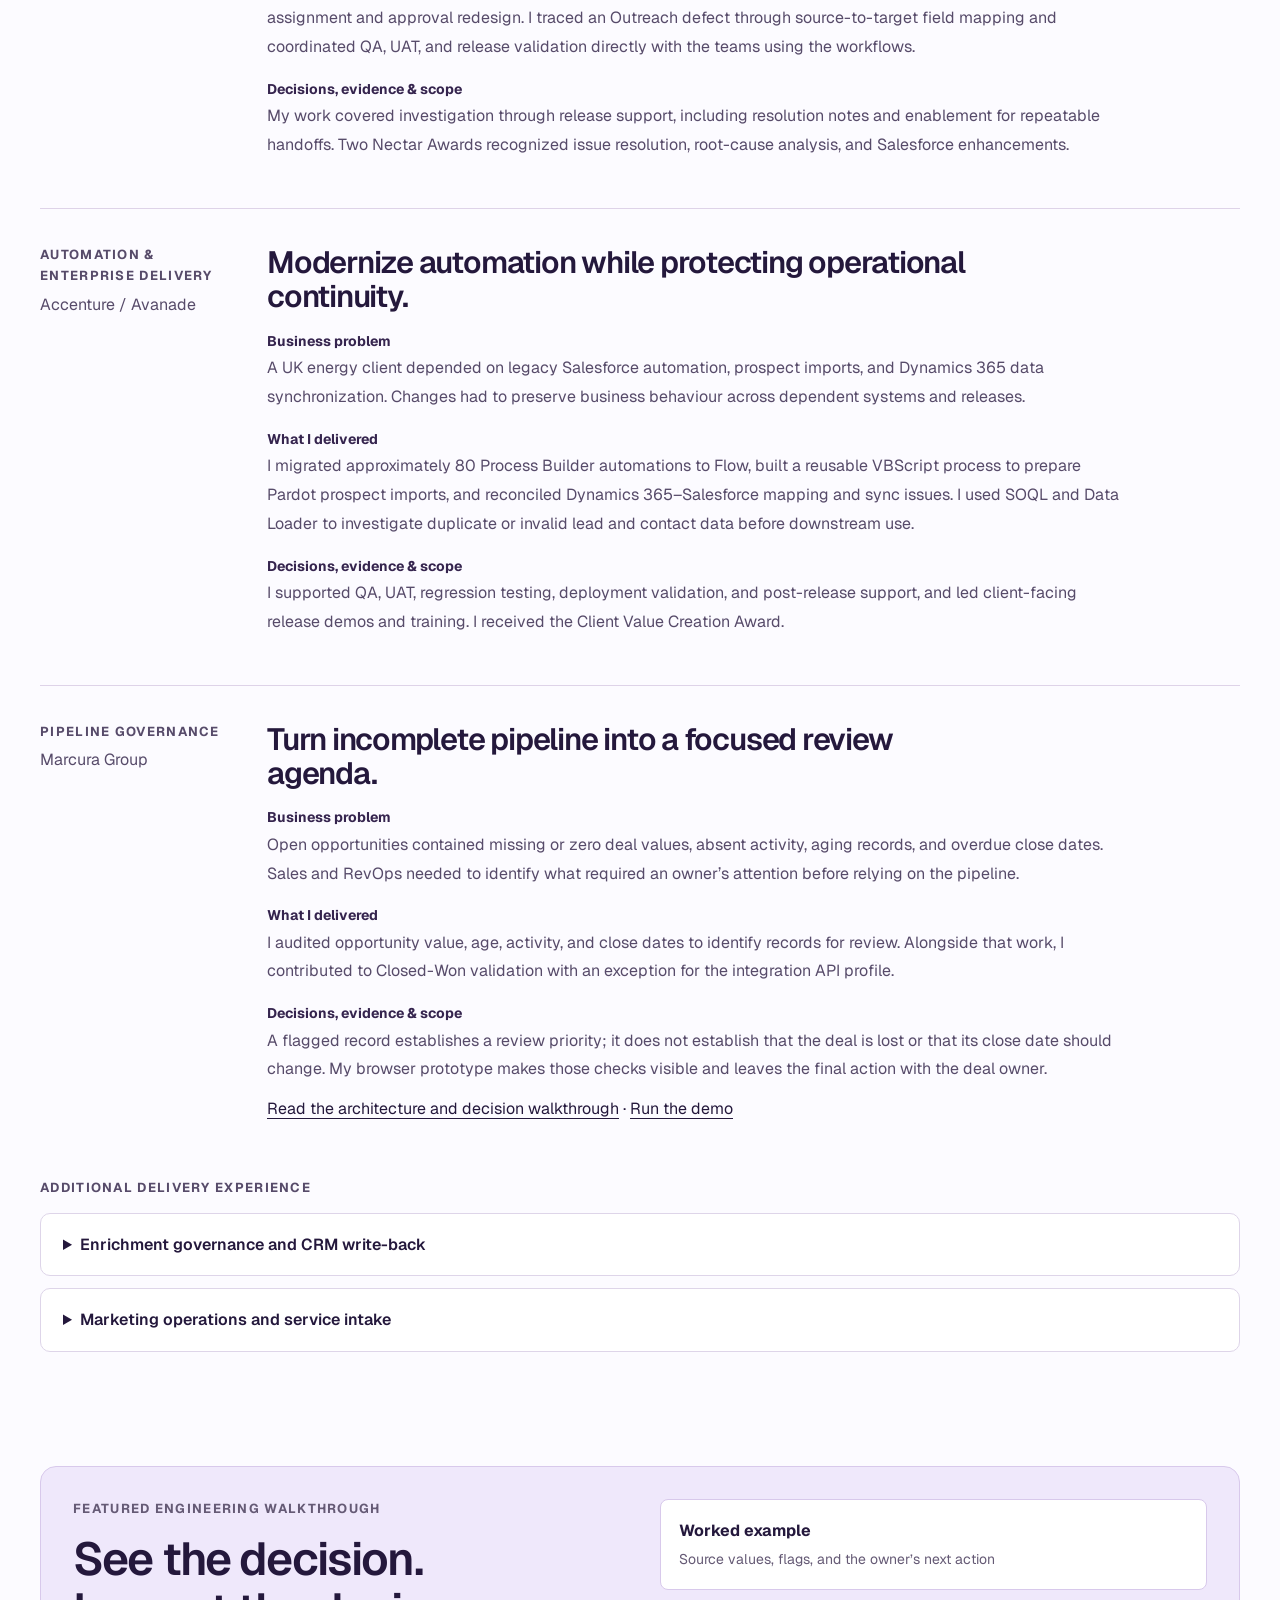
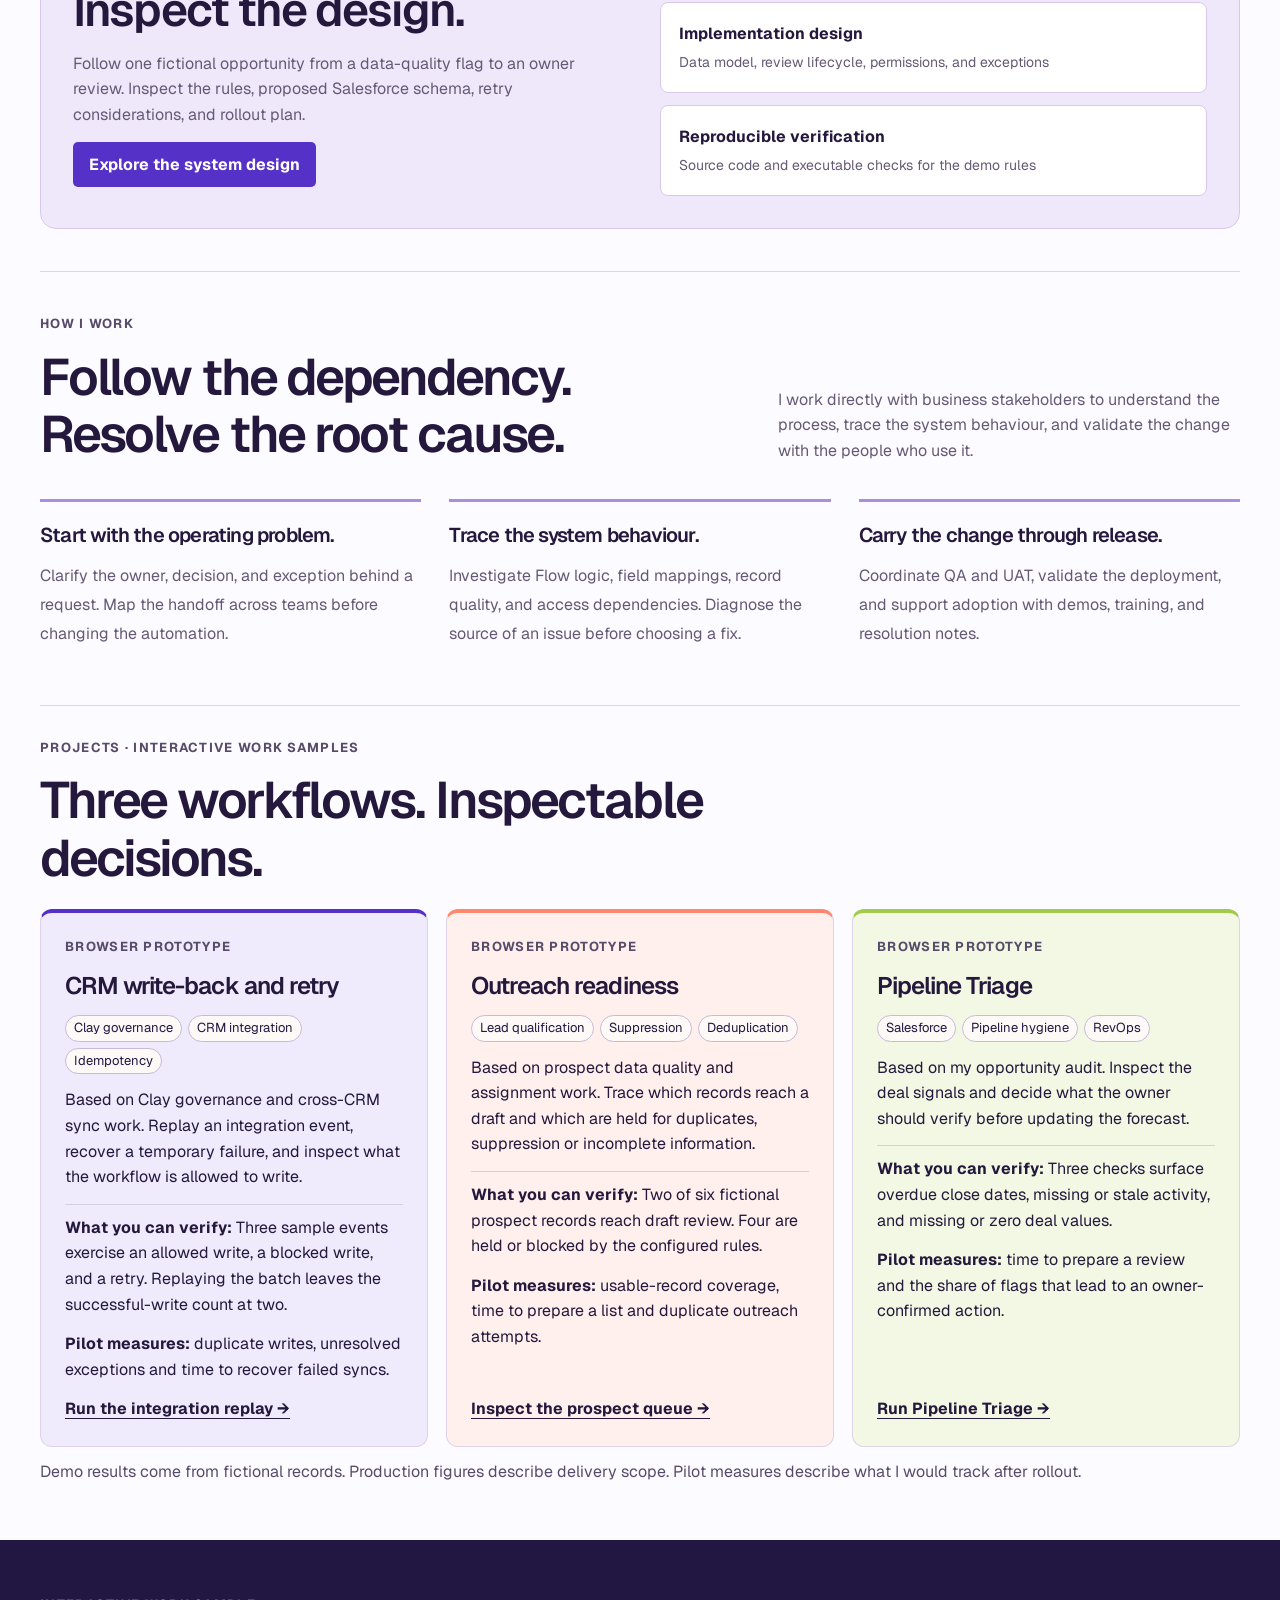
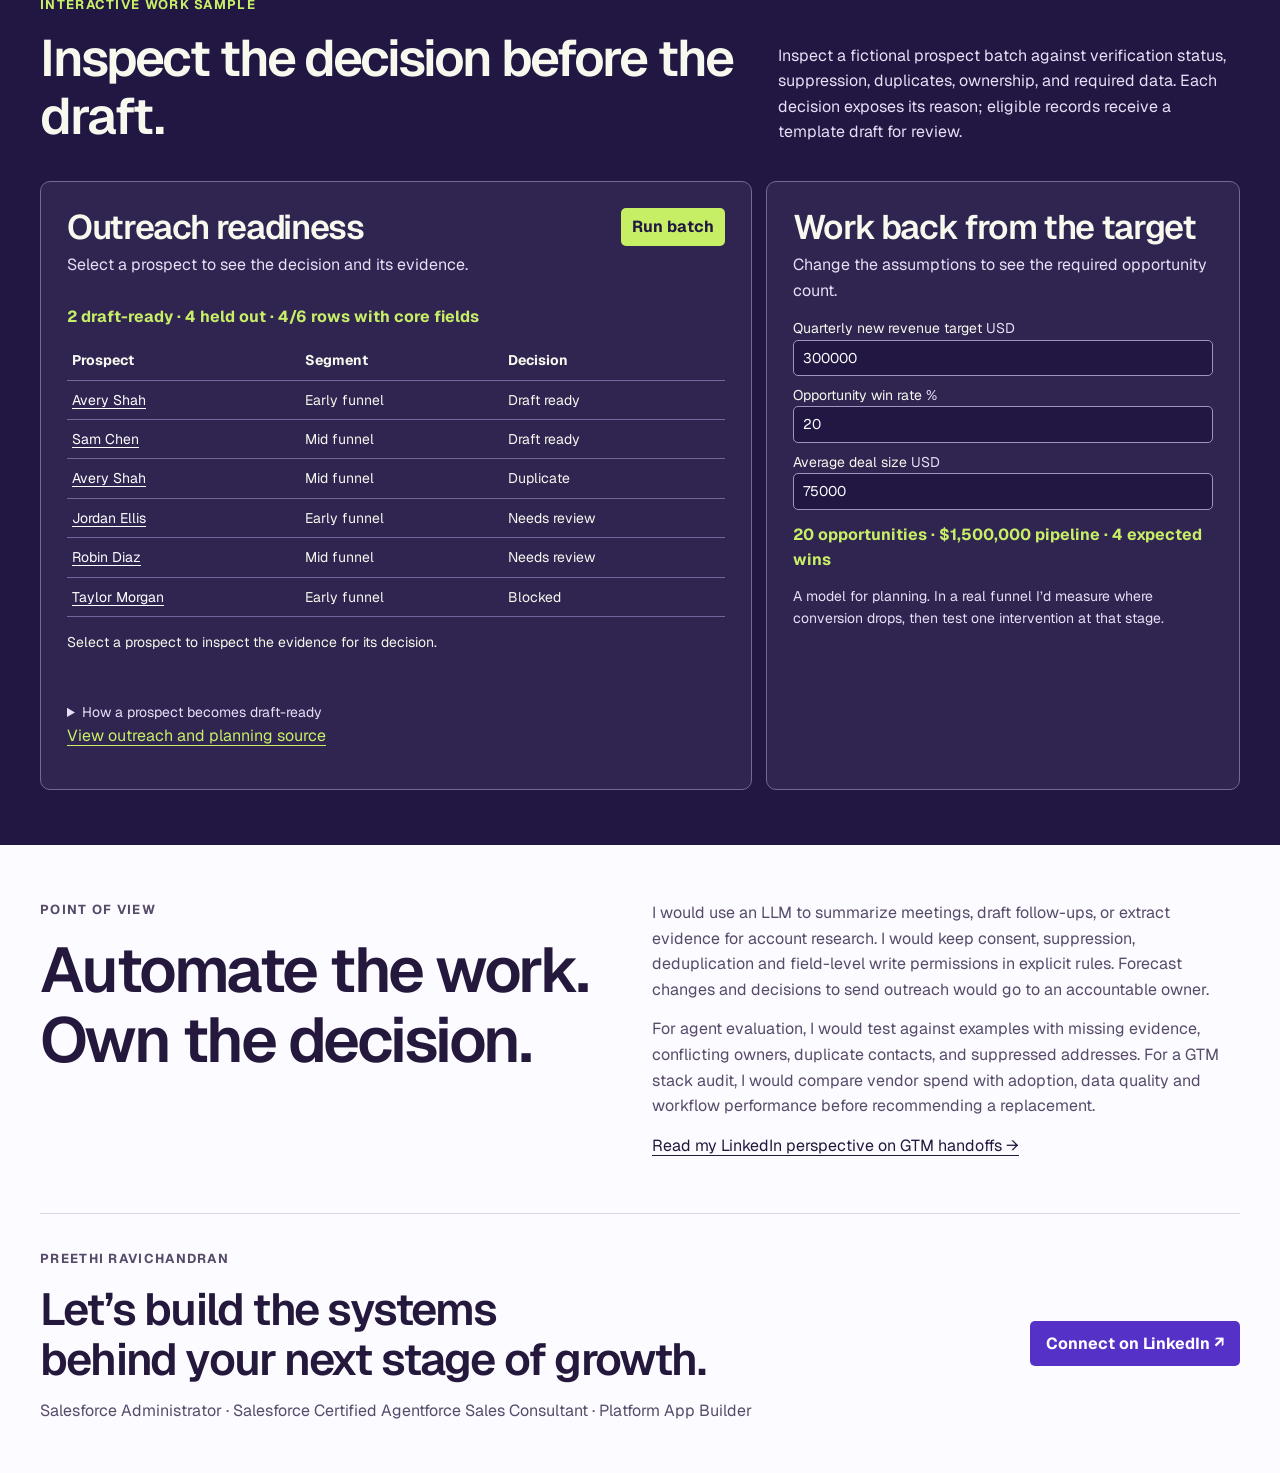
==== commit db29f4ff: "Add files via upload" ====
--- a/index.html
+++ b/index.html
@@ -1 +1,139 @@
-<!doctype html><html lang="en"><head><meta charset="utf-8"><meta name="viewport" content="width=device-width,initial-scale=1"><title>Preethi Ravichandran | Salesforce &amp; GTM Systems</title><meta name="description" content="Preethi Ravichandran — Salesforce consulting, GTM systems, and revenue operations. Selected delivery experience, workflow examples, and Salesforce Flow guidance."><meta property="og:title" content="Preethi Ravichandran | Salesforce &amp; GTM Systems"><meta property="og:description" content="Salesforce workflows, CRM integrations, and the work behind revenue operations."><link rel="stylesheet" href="clean.css"></head><body id="top"><a href="#main" class="skip">Skip to content</a><header class="topbar"><div class="wrap nav"><a class="brand" href="#top">Preethi R.</a><nav aria-label="Main navigation"><a href="#about">About</a><a href="#tools">Tools</a><a href="#work">Work</a><a href="#experience">Experience</a><a class="contact-link" href="#contact">Contact</a></nav></div></header><main id="main"><section class="hero"><div class="wrap"><p class="eyebrow">Salesforce Consultant · GTM Systems &amp; Revenue Operations</p><p class="name" aria-label="Preethi">PREETHI</p><div class="hero-bottom"><div><h1>The business context.<br>The technical detail.<br>The ownership to deliver.</h1><div class="actions"><a class="button" href="#work">Explore my work</a><a class="button light" href="https://www.linkedin.com/in/preethi-ravichandran-r/">Connect on LinkedIn</a></div></div><div class="hero-copy"><p>I work across Salesforce administration, business analysis, and GTM systems—redesigning workflows, investigating integration issues, and delivering changes with the teams who use them.</p><p>Nearly five years connecting business requirements with hands-on Salesforce delivery.</p></div></div></div></section><section class="facts" aria-label="Experience at a glance"><div class="wrap facts-inner"><div class="fact"><strong>5 production orgs</strong><span>Salesforce operations supported</span></div><div class="fact"><strong>Nearly 5 years</strong><span>Administration, analysis &amp; consulting</span></div><div class="fact"><strong>AMER · EMEA · APAC</strong><span>Direct stakeholder collaboration</span></div></div></section><section id="about" class="section wrap"><div class="about-grid"><div><p class="eyebrow">About</p><h2>Business fluency.<br>Hands-on delivery.</h2></div><div class="about-copy"><p>I’m Preethi Ravichandran, a Salesforce and GTM systems professional with experience across maritime technology, enterprise energy, and multi-org CRM operations.</p><p>My work spans assignment and approval redesign, Flow automation, prospect-import preparation, data quality, and integration troubleshooting. I partner directly with Sales, Marketing, RevOps, and IT from requirements through testing, release, and user enablement.</p></div></div></section><section id="tools" class="section wrap"><div class="section-heading"><div><p class="eyebrow">Toolkit</p><h2>Tools behind the work.</h2></div><p>Platforms and techniques used across my Salesforce delivery and revenue operations experience.</p></div><div class="skills"><span class="skill">Salesforce</span><span class="skill">Sales Cloud</span><span class="skill">Service Cloud</span><span class="skill">Flow Builder</span><span class="skill">Account Engagement</span><span class="skill">SOQL</span><span class="skill">Data Loader</span><span class="skill">Workbench</span><span class="skill">Dynamics 365 mapping</span><span class="skill">Outreach</span><span class="skill">Clay governance</span><span class="skill">Jira</span><span class="skill">VBScript</span></div></section><section id="work" class="section wrap"><div class="section-heading"><div><p class="eyebrow">Selected delivery experience</p><h2>The work, explained.</h2></div><p>Start with the business problem, then explore my contribution and the decisions behind the work. Select a walkthrough to follow a sample scenario step by step.</p></div><div class="cards"><article class="project"><p class="category">Sales workflows</p><h3>Assignment and approvals across five production orgs.</h3><div class="tags"><span>Salesforce Flow</span><span>Assignment</span><span>Approvals</span></div><p>I supported complex Salesforce operations and worked with business teams to change how leads, opportunities, and approvals moved through the system.</p><details><summary>My contribution</summary><dl><dt>The problem</dt><dd>Different routing, access, and approval requirements across production orgs.</dd><dt>What I changed</dt><dd>Consolidated overlapping Lead and Opportunity Flows, contributed to assignment and approval redesign, and coordinated QA, UAT, and release validation.</dd><dt>Validation &amp; delivery</dt><dd>Reviewed the affected business process with users and supported testing, release guidance, and post-release issue resolution.</dd></dl></details><p style="margin:18px 0 0"><a href="work-explorer.html#routing">Walk through assignment and approvals</a></p></article><article class="project"><p class="category">Automation modernization</p><h3>Move legacy automation into Salesforce Flow.</h3><div class="tags"><span>Process Builder</span><span>Flow</span><span>Release delivery</span></div><p>I migrated approximately 80 Process Builder automations to Flow for an enterprise energy client.</p><details><summary>My contribution</summary><dl><dt>The problem</dt><dd>Existing automation supported business processes that needed to keep working through the migration.</dd><dt>What I changed</dt><dd>Rebuilt automation in Flow and supported QA, UAT, regression testing, deployment validation, and post-release support.</dd><dt>Validation &amp; delivery</dt><dd>Worked with the delivery team on testing and led client-facing release demos and training. Received the Client Value Creation Award.</dd></dl></details></article><article class="project"><p class="category">Data preparation & integrations</p><h3>Prepare prospect data. Trace the sync issue.</h3><div class="tags"><span>VBScript</span><span>SOQL</span><span>Dynamics 365</span></div><p>My work covered prospect-import preparation, CRM field mapping, and investigation of data issues across connected tools.</p><details><summary>My contribution</summary><dl><dt>The problem</dt><dd>Imports and integrations depended on valid source data and correct destination mappings.</dd><dt>What I changed</dt><dd>Built a reusable VBScript preparation process for Pardot imports, reconciled Dynamics 365–Salesforce mapping and sync issues, and traced an Outreach defect through field mapping.</dd><dt>Validation &amp; delivery</dt><dd>Used SOQL and Data Loader to investigate duplicate or invalid records and coordinated validation with business and delivery teams.</dd></dl></details><p style="margin:18px 0 0"><a href="work-explorer.html#import">Walk through prospect preparation</a> · <a href="work-explorer.html#mapping">Trace a mapping issue</a></p></article><article class="project"><p class="category">Pipeline & enrichment governance</p><h3>Make CRM data useful for the next decision.</h3><div class="tags"><span>Salesforce</span><span>Clay governance</span><span>Pipeline review</span></div><p>I reviewed opportunity data and defined enrichment controls to support Sales and RevOps decisions.</p><details><summary>My contribution</summary><dl><dt>The problem</dt><dd>Missing values, absent activity, overdue dates, and external enrichment inputs needed clear review rules.</dd><dt>What I changed</dt><dd>Audited opportunity value, age, activity, and close dates; defined Clay matching, deduplication, consent, and designated-field write-back guardrails.</dd><dt>Validation &amp; delivery</dt><dd>Kept Salesforce as the system of record and identified questions for owner review. The examples below show the decision logic.</dd></dl></details><p style="margin:18px 0 0"><a href="pipeline-triage.html">Inspect pipeline review rules</a></p></article></div></section><section id="lab" class="section wrap"><div class="section-heading"><div><p class="eyebrow">Workflow examples</p><h2 id="projects-title">See the logic.</h2></div><p>Small, interactive examples of the decisions behind a revenue workflow.</p></div><p><a class="button" href="work-explorer.html">Explore the work step by step</a></p><div class="demo-grid"><article class="demo"><h3>Pipeline review</h3><p>Inspect overdue dates, missing values, and activity gaps. See each rule’s result and the question for the owner.</p><a href="pipeline-triage.html">Explore the review</a></article><article class="demo"><h3>Outreach readiness</h3><p>Trace suppression, completeness, ownership, and duplicate checks before a prospect reaches draft review.</p><a href="outreach-readiness.html">Inspect the prospect queue</a></article><article class="demo"><h3>Flow &amp; report guide</h3><p>Follow the proposed Salesforce configuration: formula resources, review fields, report filters, and owner actions.</p><a href="flow-guide.html">Open the implementation guide</a></article></div><p class="scope">Interactive examples use sample data and run in the browser. The implementation guide describes a Salesforce build.</p></section><section id="experience" class="section wrap"><div class="section-heading"><div><p class="eyebrow">Experience</p><h2>Across teams and systems.</h2></div></div><div class="timeline"><article class="job"><div><h3>Marcura Group</h3><span class="date">Aug – Oct 2026</span></div><div><h3>GTM Engineer</h3><p>Pipeline data review, enrichment governance, revenue tooling, and cross-functional CRM requirements.</p></div></article><article class="job"><div><h3>Porch Group</h3><span class="date">Jul 2025 – May 2026</span></div><div><h3>Salesforce Administration &amp; Consulting</h3><p>Support across five production orgs, sales workflow changes, integration troubleshooting, and release validation. Two Nectar Awards.</p></div></article><article class="job"><div><h3>Accenture / Avanade</h3><span class="date">Dec 2021 – Jul 2025</span></div><div><h3>Application Development Analyst · Salesforce</h3><p>Enterprise Salesforce configuration, Flow migration, prospect data preparation, integration support, and client enablement. Client Value Creation Award.</p></div></article></div></section><section class="section wrap"><div class="section-heading"><div><p class="eyebrow">Credentials</p><h2>Salesforce certified.</h2></div></div><div class="certs"><article class="cert"><h3>Salesforce Administrator</h3></article><article class="cert"><h3>Salesforce Certified Agentforce Sales Consultant</h3></article><article class="cert"><h3>Platform App Builder</h3></article></div></section><section id="contact" class="contact"><div class="wrap"><p class="eyebrow">Let’s connect</p><h2>Your next Salesforce challenge.<br>Let’s talk.</h2><p>I’m exploring Salesforce consulting, GTM systems, and revenue operations opportunities where I can take ownership of complex workflows and work directly with business teams.</p><a class="button" href="https://www.linkedin.com/in/preethi-ravichandran-r/">Connect on LinkedIn</a></div></section></main><footer><div class="wrap footer-inner"><span>Preethi Ravichandran · Salesforce &amp; GTM Systems</span><a href="https://github.com/Preethi-byte/gtm-portfolio">GitHub portfolio</a></div></footer></body></html>+<!doctype html>
+<html lang="en">
+<head>
+<meta charset="utf-8">
+<meta name="viewport" content="width=device-width,initial-scale=1">
+<meta name="description" content="Preethi Ravichandran | Salesforce &amp; GTM Systems Engineer. Multi-org operations, sales automation, CRM governance, and enterprise delivery. Explore case studies and interactive demos.">
+<meta property="og:title" content="Preethi Ravichandran | GTM Systems Engineering">
+<meta property="og:description" content="Explore Salesforce delivery case studies, interactive GTM demos, and a pipeline review system design with reproducible verification.">
+<title>Preethi Ravichandran | GTM Systems &amp; Revenue Operations</title>
+<link rel="stylesheet" href="portfolio.css">
+<script src="decisions.js" defer></script>
+<style id="portfolio-refresh">
+/* Portfolio presentation refresh: scoped homepage layout. */
+body{background:#fcfbff;color:#24183c}
+body h2,body h3{font-family:Geist,system-ui,sans-serif;letter-spacing:-.04em;font-weight:600;line-height:1.12}
+body h2{font-size:clamp(2rem,4vw,3.2rem)}
+.wrap{width:min(1200px,calc(100% - 64px))}
+.nav{min-height:84px}.nav nav a{text-decoration:none;font-weight:500}.nav nav a:hover{color:#5631c7}
+.hero{grid-template-columns:minmax(0,1.15fr) minmax(0,1fr);gap:44px 54px;align-items:center;padding:76px 0 48px}
+.hero-copy{min-width:0}.hero .label{color:#5631c7;font-size:.8rem;letter-spacing:.1em;margin-bottom:22px}
+.hero h1{font-family:Geist,system-ui,sans-serif;font-weight:600;font-size:clamp(2.6rem,4.9vw,4.55rem);line-height:1.06;letter-spacing:-.065em;max-width:15ch;margin-bottom:24px}
+.hero h1 em{font-family:"Instrument Serif",Georgia,serif;font-weight:400;font-size:1.17em;letter-spacing:-.045em;color:#5631c7}
+.hero .intro{font-size:1.125rem;line-height:1.7;margin:0 0 14px;max-width:49ch;color:#4d4261}
+.hero-context{font-size:1rem;color:#655a75;max-width:49ch;margin-bottom:27px}
+.hero .actions{gap:12px}.hero .primary,.hero .secondary{font-size:.9375rem;padding:13px 18px;border-radius:8px;text-decoration:none;line-height:1.4;font-weight:600}
+.hero .secondary{border:1px solid #d4c9e6;background:white}.hero .secondary:hover{border-color:#5631c7;background:#f2ecff}
+.hero-skills{display:flex;flex-wrap:wrap;gap:8px 16px;margin-top:26px;color:#6a5e7b;font-size:.8125rem}
+.systems-panel{min-width:0;border:1px solid #dcd0f0;border-radius:20px;background:#f3edff;box-shadow:0 16px 50px #38216b0a;overflow:hidden}
+.systems-heading{padding:28px 28px 22px;background:#281947;color:#fff;position:relative}
+.systems-heading:after{content:"";position:absolute;right:24px;top:28px;width:16px;height:16px;background:#c7ef66;border-radius:4px}
+.hero .systems-heading .label{color:#d3c1ef;font-size:.75rem;max-width:80%;margin-bottom:14px}
+.systems-heading h2{font-size:1.45rem;line-height:1.3;letter-spacing:-.035em;margin:0;font-weight:500}
+.system-row{display:grid;grid-template-columns:40px minmax(0,1fr) auto;gap:13px;align-items:center;text-decoration:none;margin:0 24px;padding:23px 0;border-bottom:1px solid #dcd0ee}
+.system-row:hover b{color:#5631c7}.system-row b{display:block;font-size:1rem;font-weight:600}.system-row small{display:block;font-size:.8125rem;color:#6b5b80;margin-top:5px;line-height:1.5}
+.system-icon{display:grid;place-items:center;width:40px;height:40px;border-radius:11px;font-size:1.6rem;line-height:1;font-weight:500}
+.route-icon{background:#dacefa;color:#5631c7}.review-icon{background:#def2ac;color:#384b13}.sync-icon{background:#ffd9cf;color:#8b3520}
+.system-link{font-size:.75rem;color:#64517c;white-space:nowrap}.systems-foot{margin:0;padding:18px 24px;font-size:.8125rem;color:#756686;line-height:1.6}
+.delivery-strip{grid-column:1/-1;display:grid;grid-template-columns:1fr 1fr 1.45fr;border:1px solid #ded5e9;border-radius:12px;background:#fff;overflow:hidden;margin-top:8px}
+.delivery-strip>div{padding:23px 28px;min-width:0;border-right:1px solid #e5ddec;display:flex;flex-direction:column;gap:7px}
+.delivery-strip>div:last-child{border:0}.delivery-strip strong{font-family:Geist,system-ui,sans-serif;font-size:2rem;line-height:1.2;font-weight:600;letter-spacing:-.05em;color:#38205d}
+.delivery-strip>div:last-child strong{font-size:1.15rem;letter-spacing:-.025em;line-height:2.08}
+.delivery-strip span{font-size:.875rem;color:#6a5a7d;line-height:1.5}
+.work{padding-top:48px}.case-index{gap:10px}.case-index a{padding:8px 13px;border:1px solid #ddd1ec;border-radius:6px;text-decoration:none;background:#fff}
+.case{grid-template-columns:195px minmax(0,1fr);padding-block:36px;gap:32px}.case h3{font-size:clamp(1.5rem,2.4vw,2.05rem);max-width:34ch}.case dt{font-size:.875rem;margin-top:16px;color:#35244e}.case dd{line-height:1.8}
+.project-shelf h2{max-width:24ch}.project-grid article{padding:24px;border-radius:12px}.project-grid article h3{font-size:1.5rem;line-height:1.2}
+.label{font-size:.8125rem}.project-tags li{font-size:.8125rem}.section-head>p{color:#655a75}
+a:focus-visible,button:focus-visible{outline:3px solid #5631c7;outline-offset:5px}
+@media(min-width:1600px){.hero{padding-top:92px}}
+@media(max-width:1000px){.hero{gap:32px}.system-row{grid-template-columns:36px minmax(0,1fr);margin-inline:20px;gap:12px}.system-link{display:none}.systems-heading{padding:24px}.hero h1{font-size:clamp(2.7rem,5.4vw,4rem)}.delivery-strip>div{padding:22px}}
+@media(max-width:760px){.wrap{width:calc(100% - 40px)}.hero{grid-template-columns:minmax(0,1fr);padding-top:45px;gap:32px}.hero h1{font-size:clamp(2.8rem,8vw,4rem);max-width:16ch}.systems-panel{max-width:none}.delivery-strip{grid-template-columns:1fr 1fr;margin-top:0}.delivery-strip>div:last-child{grid-column:1/-1;border-top:1px solid #e5ddec}.delivery-strip>div:nth-child(2){border-right:0}.delivery-strip>div:last-child strong{line-height:1.5}.case{grid-template-columns:1fr;gap:12px}.case-context{display:flex;gap:14px;flex-wrap:wrap}.section-head{grid-template-columns:1fr}.nav{min-height:74px}.hero .intro{font-size:1.0625rem}}
+@media(max-width:430px){.wrap{width:calc(100% - 32px)}.nav{align-items:center;gap:12px}.nav nav{gap:12px}.nav nav a{font-size:.8125rem}.brand{font-size:.875rem;max-width:135px;line-height:1.3}.hero h1{font-size:2.8rem}.desktop-break{display:none}.hero .actions{align-items:stretch;flex-direction:column}.hero .actions a{text-align:center}.delivery-strip>div{padding:18px}.delivery-strip span{font-size:.8125rem}.system-row{margin-inline:18px}.systems-heading{padding:24px 20px}.hero-skills{font-size:.8125rem;gap:6px 13px}}
+.delivery-strip .region-proof strong{font-size:2rem;line-height:1.2;letter-spacing:-.05em}
+.region-labels{display:flex;flex-wrap:wrap;gap:8px;list-style:none;padding:0;margin:4px 0 0;min-width:0}
+.region-labels li{display:block;flex:0 0 auto;white-space:nowrap;padding:4px 9px;background:#f0e9fb;border:1px solid #ded1ef;border-radius:5px;font:600 .8125rem/1.4 Geist,system-ui,sans-serif;color:#5631c7}
+@media(max-width:760px){.delivery-strip .region-proof{grid-column:1/-1}}
+.operating-method{padding-block:42px;border-top:1px solid #ded5e9}.method-grid{display:grid;grid-template-columns:repeat(3,minmax(0,1fr));gap:28px}.method-grid article{padding-top:20px;border-top:3px solid #aa8ddd}.method-grid h3{font-size:1.25rem;line-height:1.3}.method-grid p{color:#655a75;line-height:1.8}.contact h2{font-size:clamp(1.8rem,3.5vw,2.8rem);max-width:24ch}.contact>div{min-width:0}.contact>div>p:last-child{max-width:65ch}.contact>a{flex-shrink:0}.hero h1{max-width:16ch}@media(max-width:760px){.method-grid{grid-template-columns:1fr;gap:18px}.contact{flex-direction:column;align-items:flex-start;gap:22px}}
+.evidence-feature{display:grid;grid-template-columns:1fr 1fr;gap:40px;background:#efe8fb;border:1px solid #d8c9eb;padding:32px;border-radius:16px;margin-block:24px 42px}.evidence-feature h2{font-size:clamp(2rem,3.6vw,3rem)}.evidence-feature p{color:#655a75}.evidence-links{display:grid;gap:12px;align-content:center}.evidence-links a{display:block;padding:18px;background:#fff;border:1px solid #d8c9eb;border-radius:8px;text-decoration:none}.evidence-links a:hover{border-color:#5631c7}.evidence-links b,.evidence-links span{display:block}.evidence-links span{color:#655a75;font-size:.875rem;margin-top:5px}.supporting-work{padding-block:20px}.support-case{border:1px solid #ded5e9;padding:18px 22px;border-radius:10px;background:#fff;margin:12px 0}.support-case>summary{font-weight:600;cursor:pointer}.support-case .case{border:0;margin-top:20px;padding-bottom:0}.nav nav{flex-wrap:wrap}.hero h1{max-width:16ch}@media(max-width:760px){.evidence-feature{grid-template-columns:1fr;padding:24px;gap:18px}}@media(max-width:430px){.nav{flex-wrap:wrap;padding-block:14px}.nav nav{gap:14px}}
+</style>
+</head>
+<body>
+<a class="skip" href="#main">Skip to content</a>
+<header class="wrap nav"><a class="brand" href="#">Preethi Ravichandran</a><nav aria-label="Portfolio"><a href="system-design.html">Design</a><a href="#work">Work</a><a href="#lab">Demo</a><a href="#contact">Contact</a></nav></header>
+<main id="main">
+<section class="hero wrap" aria-labelledby="hero-title">
+<div class="hero-copy"><p class="label">SALESFORCE &amp; GTM SYSTEMS ENGINEER</p>
+<h1 id="hero-title">Revenue ambition.<br>Engineered into <em>execution.</em></h1>
+<p class="intro">I translate complex sales processes into Salesforce automation, CRM integration requirements, and production releases. My work connects prospect data, ownership, approvals, and pipeline review across global revenue teams.</p>
+<p class="hero-context">Nearly five years across enterprise energy, multi-org U.S. and Mexico operations, and maritime technology. Direct partnership with Sales, Marketing, RevOps, and IT from requirements through release.</p>
+<div class="actions"><a class="primary" href="#work">Explore my work</a><a class="secondary" href="system-design.html">Inspect the system design</a></div>
+<div class="hero-skills"><span>Sales process design</span><span>CRM governance</span><span>Production delivery</span></div>
+</div>
+<aside class="systems-panel" aria-labelledby="systems-title">
+<div class="systems-heading"><p class="label">MY WORK, ACROSS THE LIFECYCLE</p><h2 id="systems-title">From business requirement<br>to operational workflow.</h2></div>
+<a href="#porch" class="system-row"><span class="system-icon route-icon" aria-hidden="true">↳</span><span><b>Route with ownership</b><small>Lead assignment · approvals · handoffs</small></span><span class="system-link">View work</span></a>
+<a href="#marcura" class="system-row"><span class="system-icon review-icon" aria-hidden="true">✓</span><span><b>Review with evidence</b><small>Pipeline hygiene · deal-owner review</small></span><span class="system-link">View work</span></a>
+<a href="#accenture" class="system-row"><span class="system-icon sync-icon" aria-hidden="true">⇄</span><span><b>Connect with control</b><small>Data preparation · mapping · sync</small></span><span class="system-link">View work</span></a>
+<p class="systems-foot">Selected delivery experience. Explore the case studies for my contribution and scope.</p>
+</aside>
+<div class="delivery-strip" aria-label="Delivery scope">
+<div><strong>5</strong><span>Production Salesforce orgs supported</span></div>
+<div><strong>500+</strong><span>Users supported across Salesforce delivery</span></div>
+<div class="region-proof"><strong>Global</strong><span>Direct stakeholder collaboration</span><ul class="region-labels" aria-label="Regions"><li>AMER</li><li>EMEA</li><li>APAC</li></ul></div>
+</div>
+</section>
+<section id="work" class="wrap work">
+<div class="section-head"><div><p class="label">SELECTED COMPANY WORK</p><h2>Complex systems. Accountable delivery.</h2></div><p>Selected work across automation, data quality, integrations, and operational governance. Each case identifies the business problem, my contribution, and the decisions behind the implementation.</p></div>
+<nav class="case-index" aria-label="Case studies"><a href="#marcura">Forecast quality</a><a href="#supporting-work">Enrichment governance</a><a href="#porch">Sales ownership</a><a href="#accenture">Flow and integration</a><a href="#supporting-work">Marketing and service</a></nav>
+<article class="case" id="porch"><div class="case-context"><p class="label">MULTI-ORG SALES OPERATIONS</p><p>Porch Group</p></div><div><h3>Redesign ownership across five production Salesforce orgs.</h3><dl><dt>Business problem</dt><dd>U.S. and Mexico teams operated across five production orgs, with different routing, access, and approval requirements. Resolving an issue meant understanding the affected business process and its dependencies.</dd><dt>What I delivered</dt><dd>I owned Tier 2/3 Salesforce support, consolidated overlapping Lead and Opportunity Flows, and contributed to assignment and approval redesign. I traced an Outreach defect through source-to-target field mapping and coordinated QA, UAT, and release validation directly with the teams using the workflows.</dd><dt>Decisions, evidence &amp; scope</dt><dd>My work covered investigation through release support, including resolution notes and enablement for repeatable handoffs. Two Nectar Awards recognized issue resolution, root-cause analysis, and Salesforce enhancements.</dd></dl></div></article><article class="case" id="accenture"><div class="case-context"><p class="label">AUTOMATION &amp; ENTERPRISE DELIVERY</p><p>Accenture / Avanade</p></div><div><h3>Modernize automation while protecting operational continuity.</h3><dl><dt>Business problem</dt><dd>A UK energy client depended on legacy Salesforce automation, prospect imports, and Dynamics 365 data synchronization. Changes had to preserve business behaviour across dependent systems and releases.</dd><dt>What I delivered</dt><dd>I migrated approximately 80 Process Builder automations to Flow, built a reusable VBScript process to prepare Pardot prospect imports, and reconciled Dynamics 365–Salesforce mapping and sync issues. I used SOQL and Data Loader to investigate duplicate or invalid lead and contact data before downstream use.</dd><dt>Decisions, evidence &amp; scope</dt><dd>I supported QA, UAT, regression testing, deployment validation, and post-release support, and led client-facing release demos and training. I received the Client Value Creation Award.</dd></dl></div></article><article class="case" id="marcura"><div class="case-context"><p class="label">PIPELINE GOVERNANCE</p><p>Marcura Group</p></div><div><h3>Turn incomplete pipeline into a focused review agenda.</h3><dl><dt>Business problem</dt><dd>Open opportunities contained missing or zero deal values, absent activity, aging records, and overdue close dates. Sales and RevOps needed to identify what required an owner’s attention before relying on the pipeline.</dd><dt>What I delivered</dt><dd>I audited opportunity value, age, activity, and close dates to identify records for review. Alongside that work, I contributed to Closed-Won validation with an exception for the integration API profile.</dd><dt>Decisions, evidence &amp; scope</dt><dd>A flagged record establishes a review priority; it does not establish that the deal is lost or that its close date should change. My browser prototype makes those checks visible and leaves the final action with the deal owner.</dd></dl><a href="system-design.html">Read the architecture and decision walkthrough</a> · <a href="pipeline-triage.html">Run the demo</a></div></article><div class="supporting-work" id="supporting-work"><p class="label">ADDITIONAL DELIVERY EXPERIENCE</p><details class="support-case"><summary>Enrichment governance and CRM write-back</summary><article class="case" id="clay"><div class="case-context"><p class="label">ENRICHMENT &amp; DATA GOVERNANCE</p><p>Marcura Group</p></div><div><h3>Expand prospect intelligence without losing CRM control.</h3><dl><dt>Business problem</dt><dd>Enrichment introduced a governance question alongside a coverage opportunity: how should external provider data enter Salesforce without replacing trusted values or creating conflicting records?</dd><dt>What I delivered</dt><dd>I translated prospecting requirements into Clay write-back, matching, deduplication, and consent guardrails, retaining Salesforce as the system of record and limiting enrichment writes to designated Clay fields. I also reviewed Sales Navigator adoption, validated ZoomInfo records, implemented and supported Weflow and Kernel, and coordinated Gainsight–Salesforce sync requirements.</dd><dt>Decisions, evidence &amp; scope</dt><dd>Provider data needs an explicit destination, matching rule, and review path. For a rollout, I would track verified coverage, unresolved matches, and cost per usable record.</dd></dl></div></article></details><details class="support-case"><summary>Marketing operations and service intake</summary><article class="case" id="handoffs"><div class="case-context"><p class="label">MARKETING &amp; SERVICE OPERATIONS</p><p>Marcura Group and Porch Group</p></div><div><h3>Connect demand generation to accountable service intake.</h3><dl><dt>Business problem</dt><dd>Prospects and customer requests crossed Account Engagement, Salesforce, support email, and Jira. Data eligibility, sync failures, routing, and queue ownership shaped whether the next team could act.</dd><dt>What I delivered</dt><dd>I investigated Account Engagement eligibility, bounced and unmailable records, segmentation, and sync exceptions. I supported Email-to-Case routing, helped scope Service Cloud migration requirements for Knowledge, SLAs, and duplicate cases, and set up email-to-Jira intake.</dd><dt>Decisions, evidence &amp; scope</dt><dd>My contribution spanned marketing operations, service support, and migration discovery. For a rollout, I would measure time to ownership, duplicate intake, and missed response windows; the migration requirements are presented as scoped work.</dd></dl></div></article></details></div></section>
+<section class="wrap evidence-feature" aria-labelledby="evidence-title"><div><p class="label">FEATURED ENGINEERING WALKTHROUGH</p><h2 id="evidence-title">See the decision.<br>Inspect the design.</h2><p>Follow one fictional opportunity from a data-quality flag to an owner review. Inspect the rules, proposed Salesforce schema, retry considerations, and rollout plan.</p><a class="primary" href="system-design.html">Explore the system design</a></div><div class="evidence-links"><a href="system-design.html#example"><b>Worked example</b><span>Source values, flags, and the owner’s next action</span></a><a href="system-design.html#architecture"><b>Implementation design</b><span>Data model, review lifecycle, permissions, and exceptions</span></a><a href="system-design.html#verification"><b>Reproducible verification</b><span>Source code and executable checks for the demo rules</span></a></div></section>
+<section class="wrap operating-method" aria-labelledby="method-title"><div class="section-head"><div><p class="label">HOW I WORK</p><h2 id="method-title">Follow the dependency.<br>Resolve the root cause.</h2></div><p>I work directly with business stakeholders to understand the process, trace the system behaviour, and validate the change with the people who use it.</p></div><div class="method-grid"><article><h3>Start with the operating problem.</h3><p>Clarify the owner, decision, and exception behind a request. Map the handoff across teams before changing the automation.</p></article><article><h3>Trace the system behaviour.</h3><p>Investigate Flow logic, field mappings, record quality, and access dependencies. Diagnose the source of an issue before choosing a fix.</p></article><article><h3>Carry the change through release.</h3><p>Coordinate QA and UAT, validate the deployment, and support adoption with demos, training, and resolution notes.</p></article></div></section>
+<section class="wrap project-shelf" aria-labelledby="projects-title">
+<p class="label">PROJECTS · INTERACTIVE WORK SAMPLES</p>
+<h2 id="projects-title">Three workflows. Inspectable decisions.</h2>
+<div class="project-grid">
+<article class="project-sync"><p class="label">BROWSER PROTOTYPE</p><h3>CRM write-back and retry</h3><ul class="project-tags" aria-label="Skills demonstrated"><li>Clay governance</li><li>CRM integration</li><li>Idempotency</li></ul><p>Based on Clay governance and cross-CRM sync work. Replay an integration event, recover a temporary failure, and inspect what the workflow is allowed to write.</p><p class="demo-evidence"><b>What you can verify:</b> Three sample events exercise an allowed write, a blocked write, and a retry. Replaying the batch leaves the successful-write count at two.</p><p><b>Pilot measures:</b> duplicate writes, unresolved exceptions and time to recover failed syncs.</p><a href="sync-review.html">Run the integration replay →</a></article>
+<article class="project-outreach"><p class="label">BROWSER PROTOTYPE</p><h3>Outreach readiness</h3><ul class="project-tags" aria-label="Skills demonstrated"><li>Lead qualification</li><li>Suppression</li><li>Deduplication</li></ul><p>Based on prospect data quality and assignment work. Trace which records reach a draft and which are held for duplicates, suppression or incomplete information.</p><p class="demo-evidence"><b>What you can verify:</b> Two of six fictional prospect records reach draft review. Four are held or blocked by the configured rules.</p><p><b>Pilot measures:</b> usable-record coverage, time to prepare a list and duplicate outreach attempts.</p><a href="#lab">Inspect the prospect queue →</a></article>
+<article class="project-forecast"><p class="label">BROWSER PROTOTYPE</p><h3>Pipeline Triage</h3><ul class="project-tags" aria-label="Skills demonstrated"><li>Salesforce</li><li>Pipeline hygiene</li><li>RevOps</li></ul><p>Based on my opportunity audit. Inspect the deal signals and decide what the owner should verify before updating the forecast.</p><p class="demo-evidence"><b>What you can verify:</b> Three checks surface overdue close dates, missing or stale activity, and missing or zero deal values.</p><p><b>Pilot measures:</b> time to prepare a review and the share of flags that lead to an owner-confirmed action.</p><a href="pipeline-triage.html">Run Pipeline Triage →</a></article>
+</div>
+<p class="scope-note">Demo results come from fictional records. Production figures describe delivery scope. Pilot measures describe what I would track after rollout.</p>
+</section>
+<section class="lab" id="lab">
+<div class="wrap">
+<div class="section-head"><div><p class="label">INTERACTIVE WORK SAMPLE</p><h2>Inspect the decision before the draft.</h2></div><p>Inspect a fictional prospect batch against verification status, suppression, duplicates, ownership, and required data. Each decision exposes its reason; eligible records receive a template draft for review.</p></div>
+<div class="lab-grid">
+<section class="panel" aria-labelledby="queue-title">
+<div class="panel-head"><div><h3 id="queue-title">Outreach readiness</h3><p>Select a prospect to see the decision and its evidence.</p></div><button id="run" type="button">Run batch</button></div>
+<div id="batch" class="metrics" aria-live="polite"></div>
+<div class="table-scroll"><table><thead><tr><th scope="col">Prospect</th><th scope="col">Segment</th><th scope="col">Decision</th></tr></thead><tbody id="prospects"></tbody></table></div>
+<div id="explanation" class="explanation" aria-live="polite">Run the batch to inspect a decision.</div>
+<details class="method"><summary>How a prospect becomes draft-ready</summary><p>Each sample supplies simulated email verification, suppression, ownership, and field-completeness inputs. The code applies shared rules before reserving a contact for one eligible segment. Records that fail a check receive a reason. Ready records get a reviewable template draft. The browser runs the logic on sample data without external connections or email delivery.</p></details>
+<p><a href="decisions.js" class="source-link">View outreach and planning source</a></p>
+</section>
+<section class="panel math" aria-labelledby="math-title"><h3 id="math-title">Work back from the target</h3><p>Change the assumptions to see the required opportunity count.</p>
+<form id="calculator">
+<label>Quarterly new revenue target <span>USD</span><input id="target" type="number" min="1" max="1000000000000" step="1" value="300000" required></label>
+<label>Opportunity win rate <span>%</span><input id="win-rate" type="number" min="0.1" max="100" step="0.1" value="20" required></label>
+<label>Average deal size <span>USD</span><input id="deal-size" type="number" min="1" max="1000000000" step="1" value="75000" required></label>
+</form>
+<div class="math-result" id="math-result" aria-live="polite"></div>
+<p class="math-note">A model for planning. In a real funnel I’d measure where conversion drops, then test one intervention at that stage.</p>
+</section>
+</div></div>
+</section>
+
+
+<section class="wrap viewpoint">
+<div><p class="label">POINT OF VIEW</p><h2>Automate the work. Own the decision.</h2></div>
+<div><p>I would use an LLM to summarize meetings, draft follow-ups, or extract evidence for account research. I would keep consent, suppression, deduplication and field-level write permissions in explicit rules. Forecast changes and decisions to send outreach would go to an accountable owner.</p>
+<p>For agent evaluation, I would test against examples with missing evidence, conflicting owners, duplicate contacts, and suppressed addresses. For a GTM stack audit, I would compare vendor spend with adoption, data quality and workflow performance before recommending a replacement.</p>
+<a href="https://www.linkedin.com/posts/preethi-ravichandran-r_salesforce-revops-gtm-activity-7506246228993548288-r-tB">Read my LinkedIn perspective on GTM handoffs →</a></div>
+</section>
+<section class="wrap contact" id="contact"><div><p class="label">PREETHI RAVICHANDRAN</p><h2>Let’s build the systems<br>behind your next stage of growth.</h2><p>Salesforce Administrator · Salesforce Certified Agentforce Sales Consultant · Platform App Builder</p></div><a class="primary" href="https://www.linkedin.com/in/preethi-ravichandran-r/">Connect on LinkedIn ↗</a></section>
+</main>
+</body>
+</html>
+
+
+
+
--- a/portfolio.css
+++ b/portfolio.css
@@ -0,0 +1,75 @@
+@import url('https://fonts.googleapis.com/css2?family=Geist:wght@400;500;600;700&family=Instrument+Serif:ital@0;1&display=swap');
+:root{--paper:#f5f2e9;--ink:#172b23;--muted:#52665b;--line:#cbd2c7;--forest:#172f28;--mint:#dcf6ad}
+*{box-sizing:border-box}html{scroll-behavior:smooth}body{margin:0;background:var(--paper);color:var(--ink);font:16px/1.6 Geist,system-ui,sans-serif}
+h1,h2,h3,p{margin:0 0 14px}h1,h2{font-family:"Instrument Serif",Georgia,serif;font-weight:400;line-height:.93;letter-spacing:-.045em}h1{font-size:clamp(64px,9vw,126px);max-width:10ch}h1 em{color:#2b6954}h2{font-size:clamp(48px,6vw,82px)}h3{font-size:clamp(21px,3vw,34px);line-height:1.13;letter-spacing:-.04em}a{color:inherit;text-underline-offset:4px}button,input{font:inherit}button,summary{cursor:pointer}
+.wrap{width:min(1160px,calc(100% - 48px));margin-inline:auto}.nav,.nav nav,.actions,.contact{display:flex;align-items:center;gap:20px}.nav{min-height:70px;justify-content:space-between;border-bottom:1px solid var(--line)}.brand{font-weight:700;text-decoration:none}.nav nav a{font-size:14px}
+.hero{display:grid;grid-template-columns:1fr 255px;gap:36px;align-items:end;padding:clamp(65px,10vw,115px) 0 68px}.label{font-size:.74rem;font-weight:700;letter-spacing:.1em;color:var(--muted)}.intro{max-width:53ch;font-size:19px;color:var(--muted);margin-block:22px}.actions{flex-wrap:wrap}.primary{background:var(--ink);color:#fff;text-decoration:none;border-radius:5px;padding:10px 16px;font-weight:700;display:inline-block}.proof div{border-top:1px solid var(--line);padding-block:10px;display:grid;grid-template-columns:88px 1fr;align-items:center;font-size:14px}.proof strong{font:44px/1 "Instrument Serif",Georgia,serif}
+.lab{background:var(--forest);color:#f7f8ee;padding-block:55px}.lab .label{color:var(--mint)}.section-head{display:grid;grid-template-columns:1fr .65fr;gap:26px;align-items:end;margin-bottom:22px}.section-head>p,.panel p{max-width:55ch}.lab .section-head>p,.panel p,.method{color:#cbdad0}.lab-grid{display:grid;grid-template-columns:1.5fr 1fr;gap:14px}.panel{background:#203c33;border:1px solid #5a7566;border-radius:10px;padding:clamp(16px,3vw,26px);min-width:0}.panel h3{margin-bottom:6px}.panel-head{display:flex;justify-content:space-between;align-items:start;gap:10px}.panel-head button{white-space:nowrap;background:var(--mint);border:0;border-radius:5px;color:#172b23;padding:6px 11px;font-weight:700}.metrics,.math-result{color:var(--mint);font-weight:700;margin:12px 0}.table-scroll{overflow:auto}table{border-collapse:collapse;width:100%;font-size:14px;text-align:left}th,td{border-bottom:1px solid #50695e;padding:8px 5px;white-space:nowrap}.record{background:transparent;border:0;color:#fff;padding:0;text-decoration:underline;text-underline-offset:3px}.explanation{font-size:14px;margin:14px 0;min-height:4em;color:#f3f7e9}.method{font-size:14px}.source-link{color:var(--mint)}.math form{display:grid;gap:8px}.math label{display:block;font-size:14px}.math label span{color:#cbdad0}.math input{display:block;width:100%;padding:6px 9px;background:#152e26;color:#fff;border:1px solid #759185;border-radius:5px}.math-note{font-size:14px}
+.work{padding-block:58px}.work .section-head>p,.case p:not(.label),.contact p:not(.label){color:var(--muted)}.case{display:grid;grid-template-columns:230px 1fr;gap:22px;padding:24px 0;border-top:1px solid var(--line)}.case p:not(.label){max-width:80ch}.case summary{font-weight:700;width:max-content}.case details p{margin-top:7px}.contact{border-top:1px solid var(--line);justify-content:space-between;padding-block:35px}.contact h2{font-size:clamp(40px,5vw,62px)}.skip{position:absolute;top:-100px;left:8px;background:var(--mint);color:var(--ink);padding:8px}.skip:focus{top:8px}:focus-visible{outline:2px solid #53891e;outline-offset:4px}.lab :focus-visible{outline-color:var(--mint)}
+@media(max-width:820px){.hero,.section-head,.lab-grid{grid-template-columns:1fr}.proof{display:grid;grid-template-columns:repeat(3,1fr);gap:10px}.proof div{display:block}.proof span{display:block}.case{grid-template-columns:160px 1fr}}
+@media(max-width:530px){.wrap{width:calc(100% - 30px)}.nav,.nav nav{gap:10px}.brand{font-size:14px}.hero{padding-top:48px}.case{grid-template-columns:1fr;gap:0}.contact{align-items:start;flex-direction:column}.panel-head{flex-wrap:wrap}th,td{font-size:13px}.proof span{font-size:12px}}
+@media(prefers-reduced-motion:reduce){html{scroll-behavior:auto}}
+
+:root{--paper:#fbfbf7;--ink:#17263b;--muted:#47596c;--line:#cdd6df;--forest:#142b45;--mint:#cbe9ff}
+.hero{padding-top:clamp(50px,8vw,92px)}
+.hero h1{max-width:none;font-size:clamp(48px,7.6vw,104px)}
+.hero h1 em{color:#1b6181}
+.work .section-head{align-items:end}
+.case-index{display:flex;flex-wrap:wrap;gap:9px 20px;padding:10px 0 21px;font-size:14px;font-weight:600}
+.case{padding-block:30px;scroll-margin-top:18px}
+.case-context p{margin-bottom:5px}
+.case h3{max-width:32ch}
+.case dl{margin:16px 0 11px}
+.case dt{font-weight:700}
+.case dd{color:var(--muted);margin:2px 0 12px;max-width:78ch}
+.lab .panel{background:#1b3752;border-color:#55738b}
+.lab .panel p,.lab .section-head>p,.lab .method,.math label span{color:#d4e2ee}
+.lab .math input{background:#132d47;border-color:#84a0b9}
+.lab th,.lab td{border-color:#55738b}
+.viewpoint{display:grid;grid-template-columns:1fr 1fr;gap:24px;padding-block:55px}
+.viewpoint h2{font-size:clamp(42px,5vw,63px);max-width:14ch}
+.viewpoint p:not(.label){color:var(--muted)}
+@media(max-width:730px){.viewpoint{grid-template-columns:1fr}.viewpoint h2{max-width:none}}
+
+.project-shelf{padding:32px 0 42px;border-top:1px solid var(--line)}
+.project-shelf h2{max-width:19ch}
+.project-grid{display:grid;grid-template-columns:repeat(3,minmax(0,1fr));gap:18px;margin-top:22px}
+.project-grid article{padding:18px;border:1px solid var(--line);border-radius:8px;display:flex;flex-direction:column}
+.project-grid article h3{font-size:25px}
+.project-grid article a{margin-top:auto;font-weight:700}
+.scope-note{margin-top:12px;color:var(--muted)}
+.replay{padding-block:42px}
+.replay h1{font-size:clamp(49px,8vw,88px);max-width:14ch}
+.replay .panel{background:#edf2f6;border-color:var(--line)}
+.replay .panel p{color:var(--muted)}
+.replay-controls{display:flex;gap:9px;flex-wrap:wrap;margin:13px 0}
+.replay-controls button{cursor:pointer;border:1px solid var(--line);border-radius:5px;padding:7px 10px;background:white;color:var(--ink)}
+.replay table td,.replay table th{border-color:var(--line)}
+@media(max-width:760px){.project-grid{grid-template-columns:1fr}}
+
+/* Shared palette with the Notion portfolio. */
+:root{--paper:#fdf9f6;--ink:#211742;--muted:#574b6a;--line:#ded3e8;--forest:#211742;--mint:#c7ef66;--violet:#5631c7;--coral:#ff876e}
+.hero h1 em{color:var(--violet)}
+.primary{background:var(--violet)}
+.primary:hover{background:#40239a}
+.hero-art{height:126px;border-radius:10px;background:#5631c7 url("portfolio-cover.png") right center/215% auto no-repeat}
+.proof .hero-art{display:block;border:0;margin-bottom:9px;padding:0}
+.project-grid article{border-top:4px solid var(--project-accent);background:var(--project-bg)}
+.project-sync{--project-accent:#5631c7;--project-bg:#f0eafd}
+.project-outreach{--project-accent:#ff876e;--project-bg:#fff0ed}
+.project-forecast{--project-accent:#a4ca4b;--project-bg:#f2f8e4}
+.project-grid article a:hover,.case-index a:hover{color:var(--violet)}
+.lab .panel{background:#302451;border-color:#77649d}
+.lab .panel p,.lab .section-head>p,.lab .method,.math label span{color:#e8def5}
+.lab .math input{background:#211742;border-color:#a391c0}
+.lab th,.lab td{border-color:#77649d}
+.panel-head button{color:#211742}
+.replay .panel{background:#f0eafd}
+:focus-visible{outline-color:#5631c7}
+.lab :focus-visible{outline-color:#c7ef66}
+@media(max-width:820px){.proof .hero-art{display:none}}
+
+.project-tags{display:flex;flex-wrap:wrap;gap:6px;list-style:none;padding:0;margin:0 0 13px}
+.project-tags li{padding:2px 8px;border:1px solid #c8b9d7;border-radius:999px;color:var(--ink);background:var(--paper);font-size:.75rem}
+.demo-evidence{border-top:1px solid #d9cde4;padding-top:10px}
+
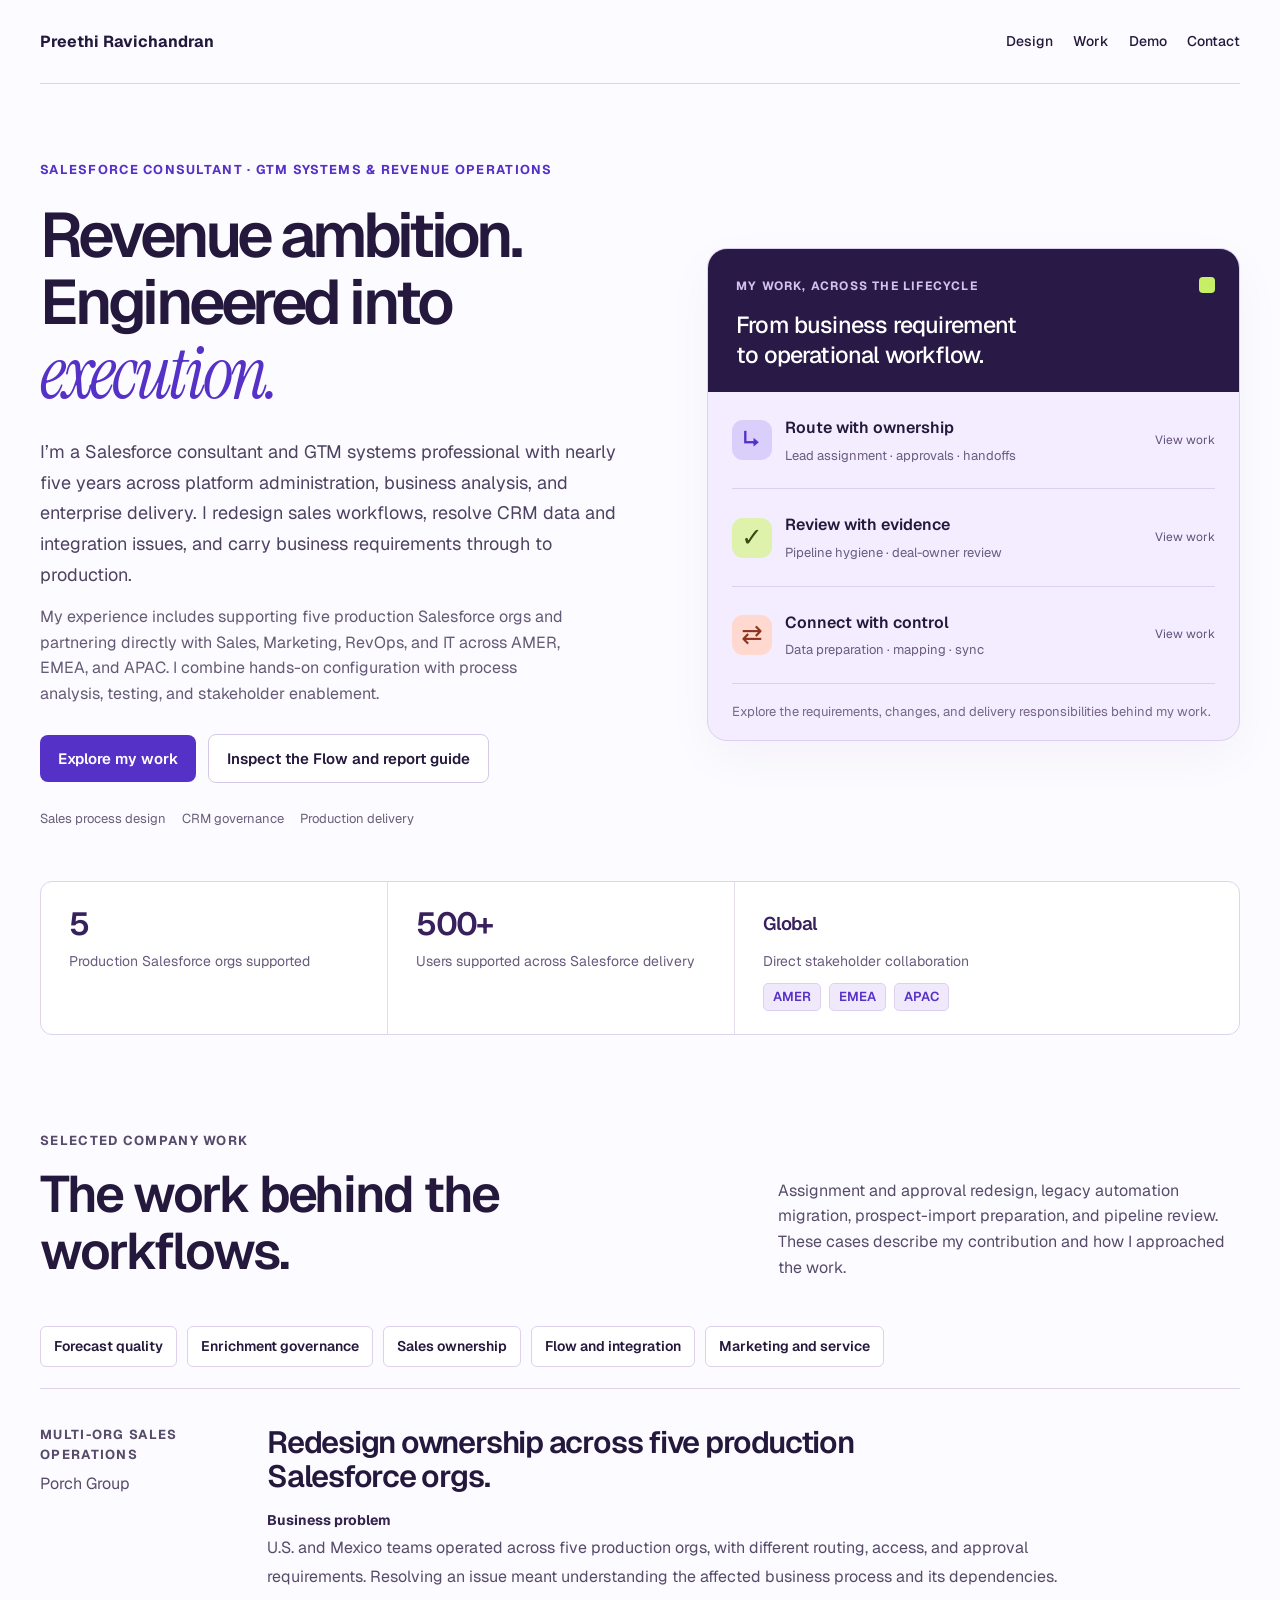
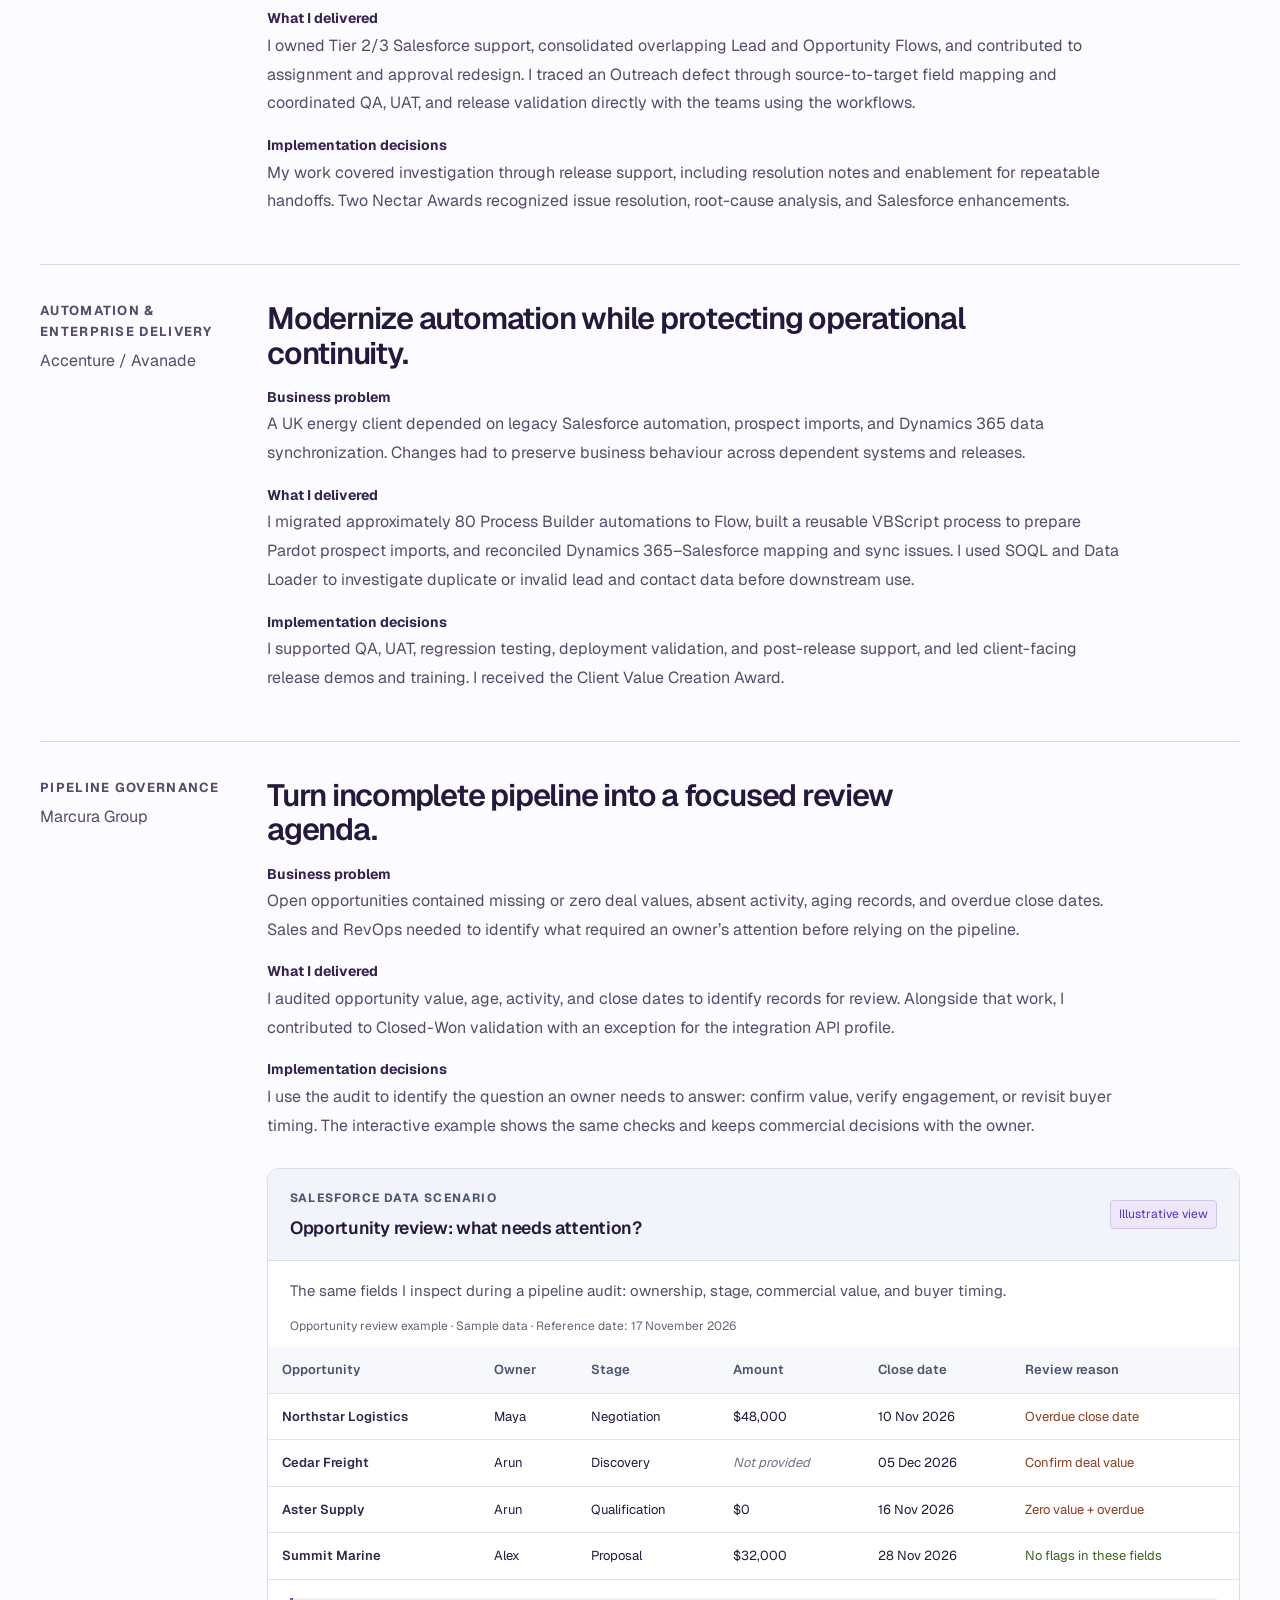
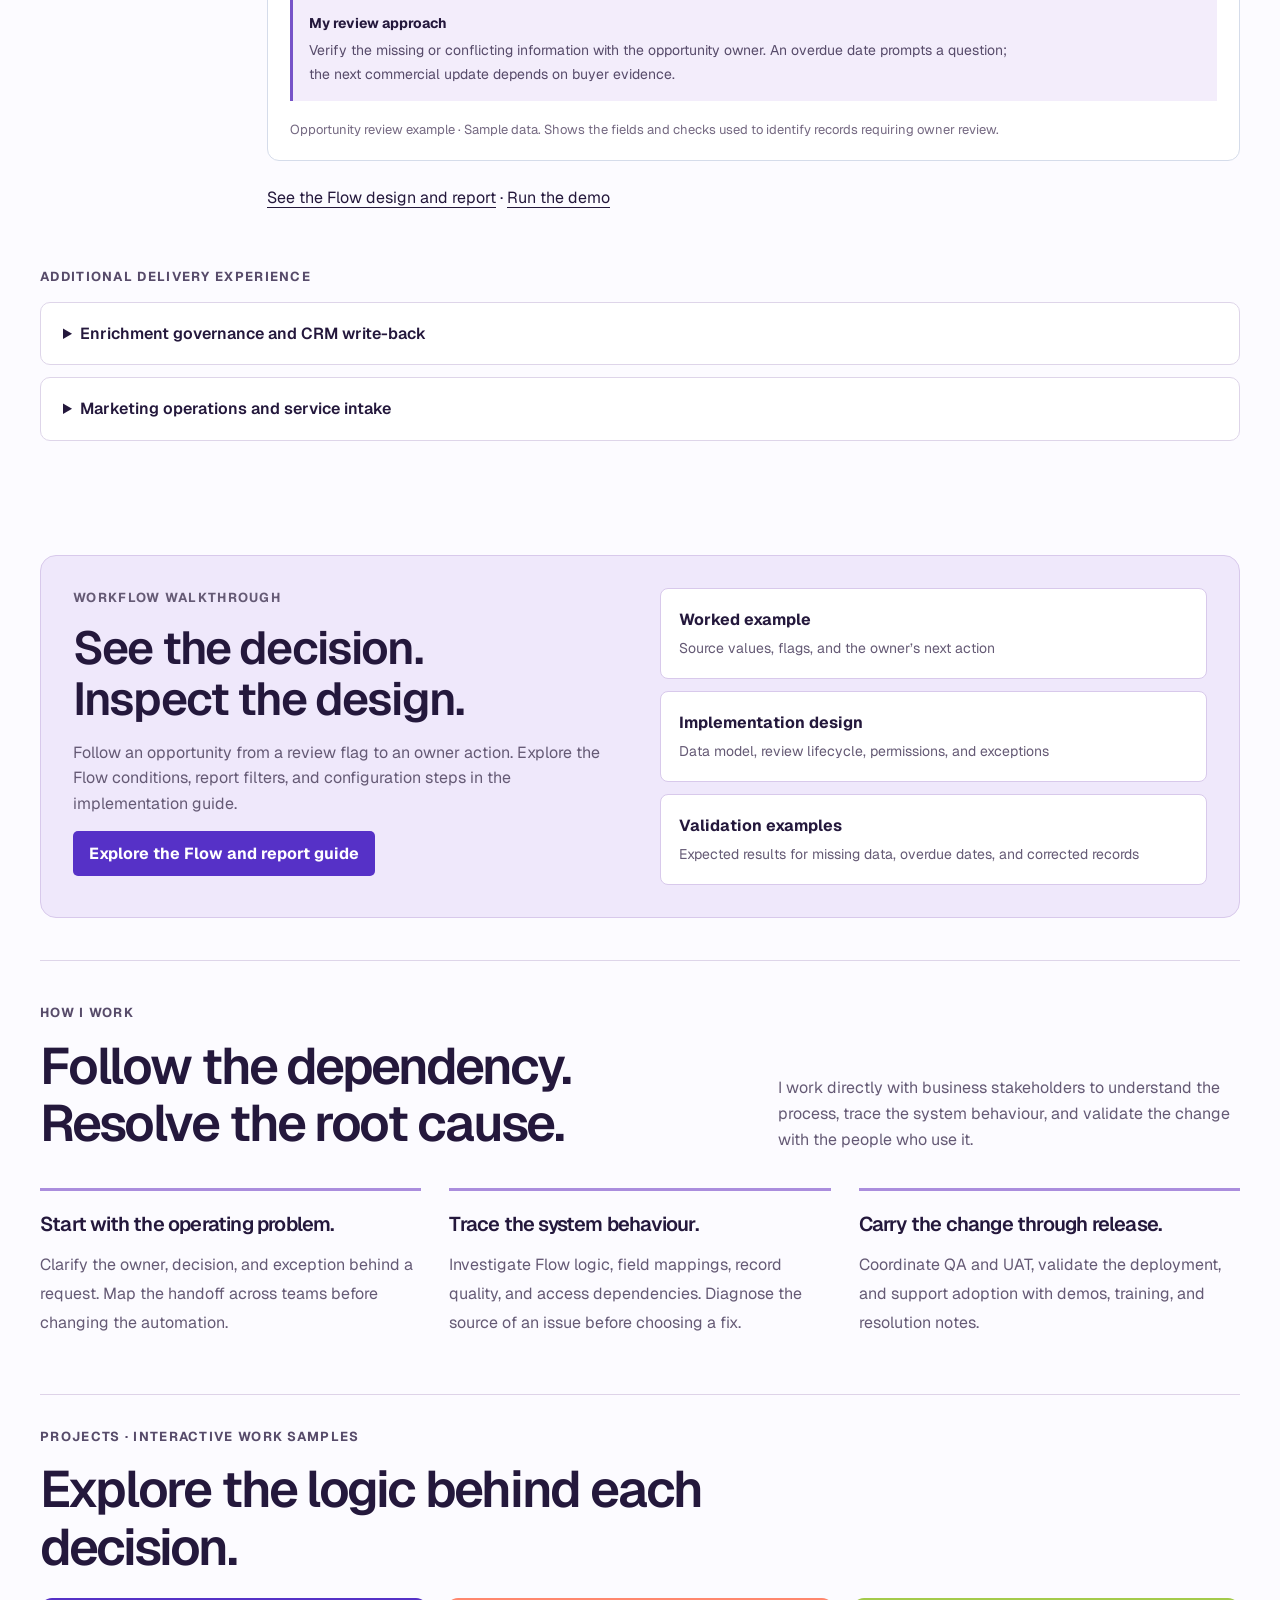
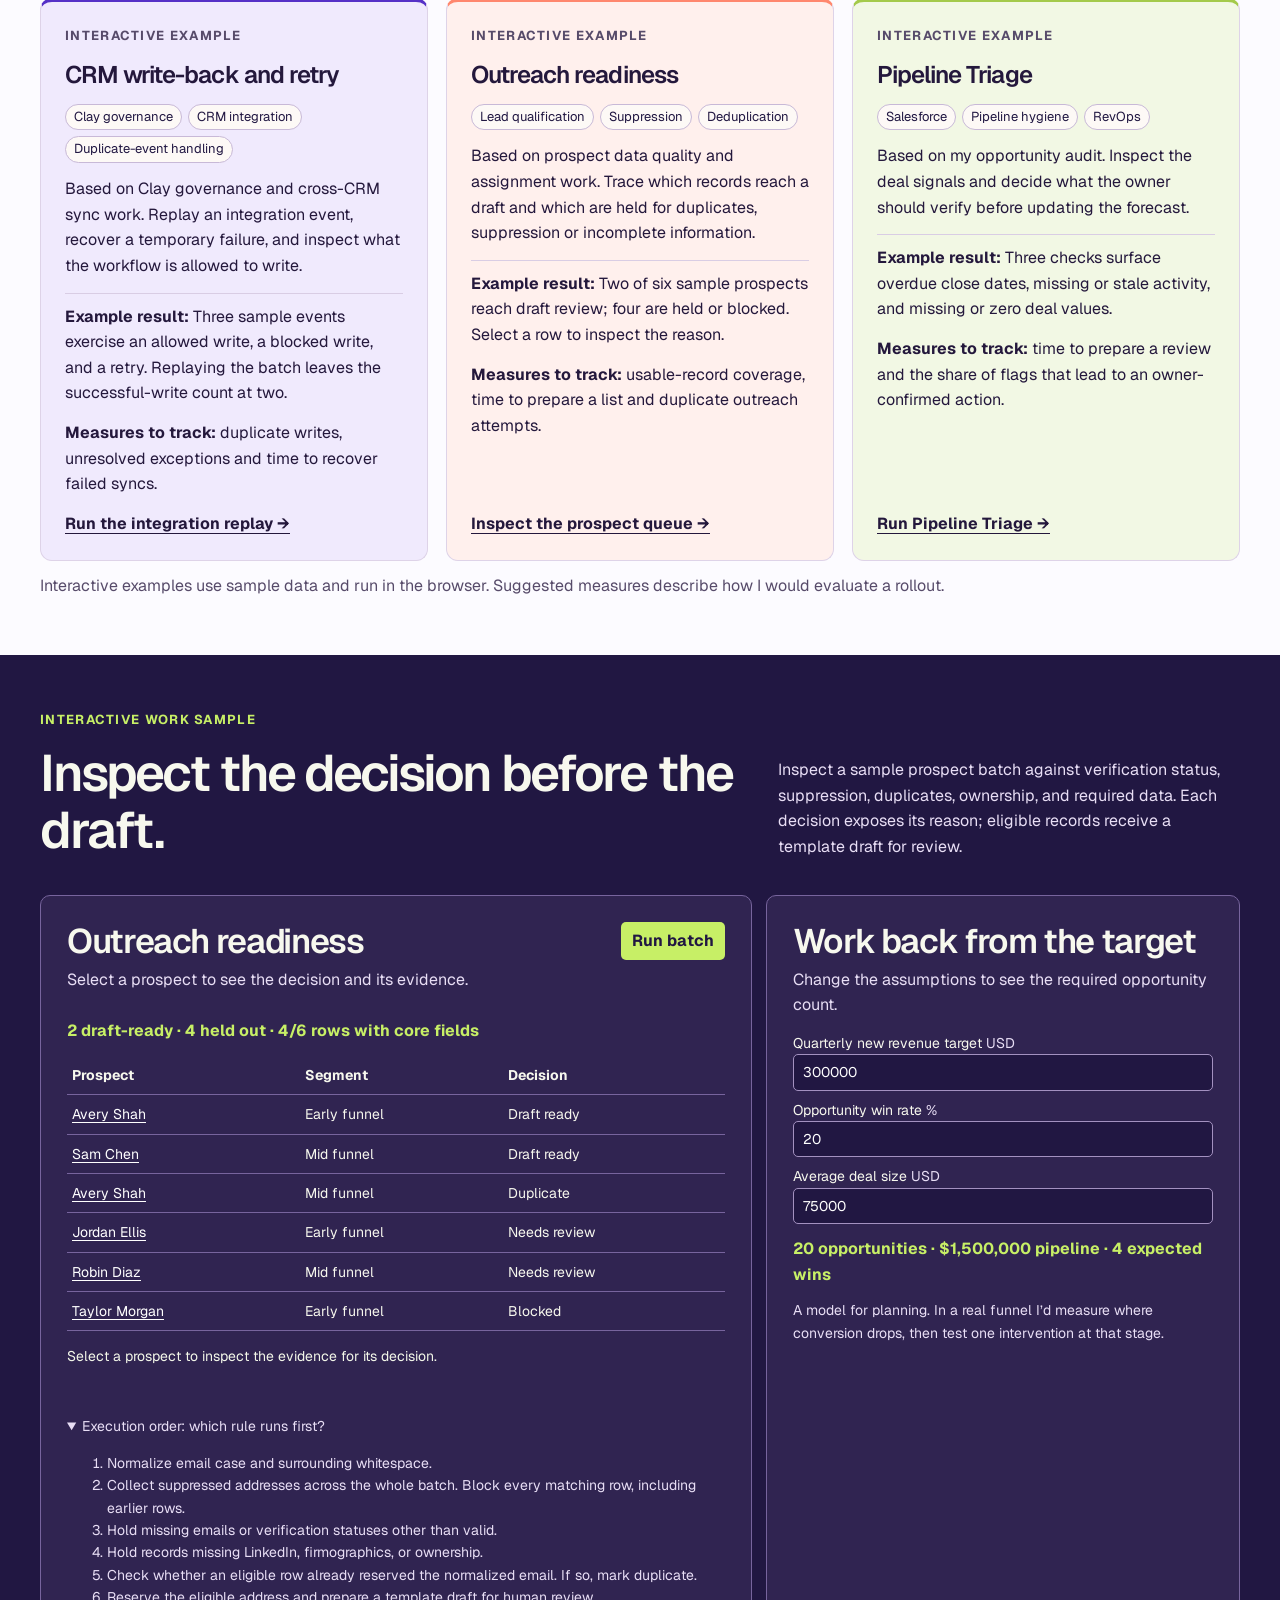
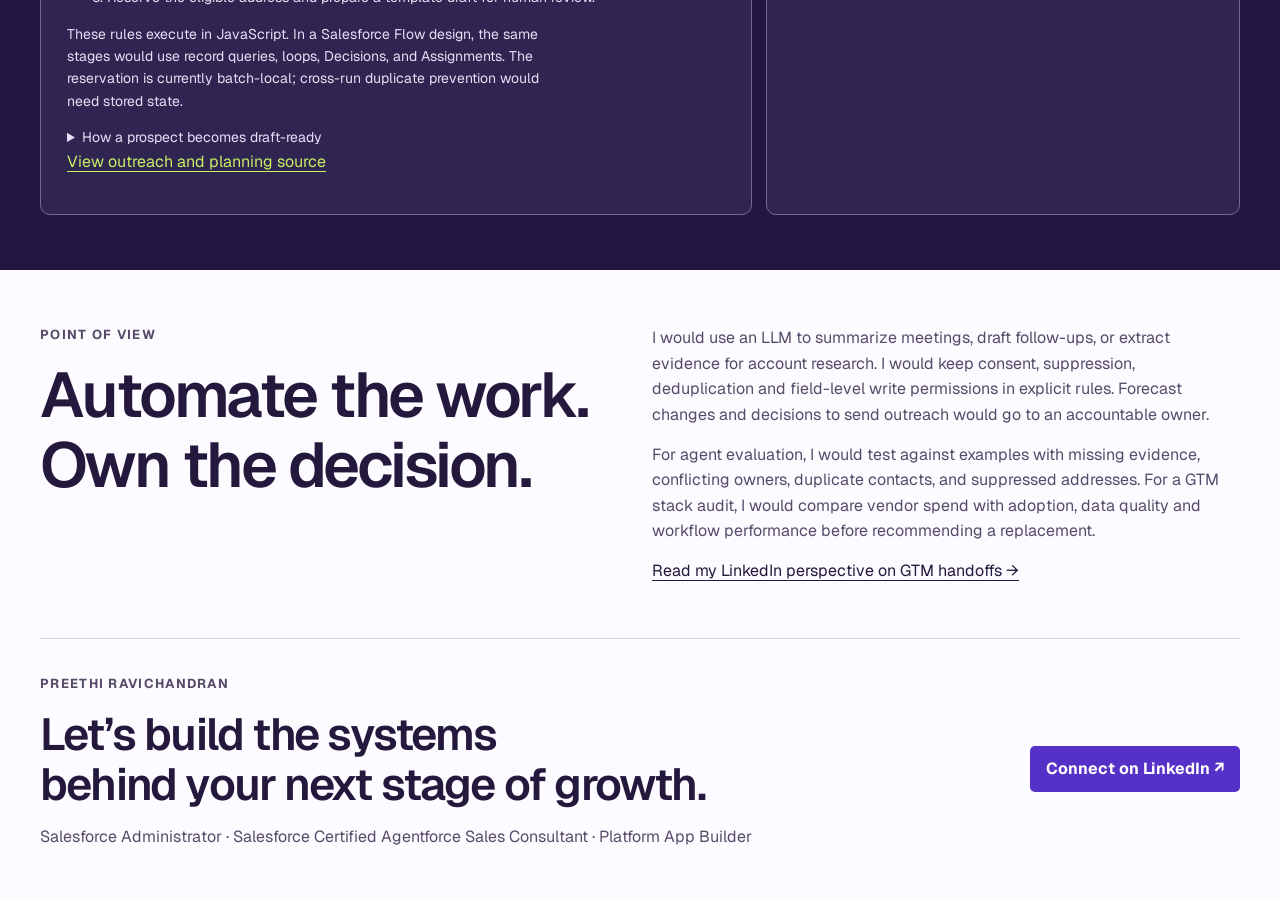
==== commit 28ae39e2: "Add files via upload" ====
--- a/index.html
+++ b/index.html
@@ -55,18 +55,19 @@
 @media(max-width:760px){.delivery-strip .region-proof{grid-column:1/-1}}
 .operating-method{padding-block:42px;border-top:1px solid #ded5e9}.method-grid{display:grid;grid-template-columns:repeat(3,minmax(0,1fr));gap:28px}.method-grid article{padding-top:20px;border-top:3px solid #aa8ddd}.method-grid h3{font-size:1.25rem;line-height:1.3}.method-grid p{color:#655a75;line-height:1.8}.contact h2{font-size:clamp(1.8rem,3.5vw,2.8rem);max-width:24ch}.contact>div{min-width:0}.contact>div>p:last-child{max-width:65ch}.contact>a{flex-shrink:0}.hero h1{max-width:16ch}@media(max-width:760px){.method-grid{grid-template-columns:1fr;gap:18px}.contact{flex-direction:column;align-items:flex-start;gap:22px}}
 .evidence-feature{display:grid;grid-template-columns:1fr 1fr;gap:40px;background:#efe8fb;border:1px solid #d8c9eb;padding:32px;border-radius:16px;margin-block:24px 42px}.evidence-feature h2{font-size:clamp(2rem,3.6vw,3rem)}.evidence-feature p{color:#655a75}.evidence-links{display:grid;gap:12px;align-content:center}.evidence-links a{display:block;padding:18px;background:#fff;border:1px solid #d8c9eb;border-radius:8px;text-decoration:none}.evidence-links a:hover{border-color:#5631c7}.evidence-links b,.evidence-links span{display:block}.evidence-links span{color:#655a75;font-size:.875rem;margin-top:5px}.supporting-work{padding-block:20px}.support-case{border:1px solid #ded5e9;padding:18px 22px;border-radius:10px;background:#fff;margin:12px 0}.support-case>summary{font-weight:600;cursor:pointer}.support-case .case{border:0;margin-top:20px;padding-bottom:0}.nav nav{flex-wrap:wrap}.hero h1{max-width:16ch}@media(max-width:760px){.evidence-feature{grid-template-columns:1fr;padding:24px;gap:18px}}@media(max-width:430px){.nav{flex-wrap:wrap;padding-block:14px}.nav nav{gap:14px}}
+.crm-preview{margin:28px 0 24px;border:1px solid #d5dcea;border-radius:12px;background:#fff;overflow:hidden}.crm-preview-top{display:flex;align-items:center;justify-content:space-between;gap:16px;background:#f1f4fa;padding:20px 22px;border-bottom:1px solid #d5dcea}.crm-preview-top .label{margin:0 0 7px;color:#4a5470;font-size:.75rem}.crm-preview h4{font-size:1.1rem;line-height:1.4;font-weight:600;letter-spacing:-.02em;margin:0}.reconstruction-tag{font-size:.75rem;line-height:1.4;white-space:nowrap;padding:5px 8px;border-radius:4px;border:1px solid #d3c5e9;background:#eee7fa;color:#5631c7}.crm-preview-intro{padding:18px 22px 0;color:#655a75;font-size:.9375rem}.crm-preview-scroll{overflow:auto}.crm-preview table{width:100%;min-width:790px;font-size:.8125rem;line-height:1.5;text-align:left}.crm-preview caption{text-align:left;padding:0 22px 12px;font-size:.75rem;color:#6b607a}.crm-preview th,.crm-preview td{padding:13px 14px;white-space:normal;border-color:#e0e4ed;vertical-align:top}.crm-preview thead th{background:#f7f8fc;color:#4a5470;font-weight:600}.crm-preview tbody th{font-weight:600;color:#33264c}.review-flag{color:#8b3d20}.review-clear{color:#3e6021}.missing-value{color:#7a6d87;font-style:italic}.crm-review-note{margin:18px 22px;padding:14px 16px;background:#f3edfb;border-left:3px solid #7653c8;font-size:.875rem}.crm-review-note p{margin:5px 0 0;color:#655a75;line-height:1.7}.crm-preview figcaption{padding:0 22px 20px;color:#756982;font-size:.8125rem;line-height:1.65}@media(max-width:530px){.crm-preview-top{flex-direction:column;align-items:flex-start}.crm-preview-top,.crm-preview-intro{padding-inline:16px}.crm-preview figcaption{padding-inline:16px}.crm-review-note{margin-inline:16px}}
 </style>
 </head>
 <body>
 <a class="skip" href="#main">Skip to content</a>
-<header class="wrap nav"><a class="brand" href="#">Preethi Ravichandran</a><nav aria-label="Portfolio"><a href="system-design.html">Design</a><a href="#work">Work</a><a href="#lab">Demo</a><a href="#contact">Contact</a></nav></header>
+<header class="wrap nav"><a class="brand" href="#">Preethi Ravichandran</a><nav aria-label="Portfolio"><a href="flow-guide.html">Design</a><a href="#work">Work</a><a href="#lab">Demo</a><a href="#contact">Contact</a></nav></header>
 <main id="main">
 <section class="hero wrap" aria-labelledby="hero-title">
-<div class="hero-copy"><p class="label">SALESFORCE &amp; GTM SYSTEMS ENGINEER</p>
+<div class="hero-copy"><p class="label">SALESFORCE CONSULTANT · GTM SYSTEMS &amp; REVENUE OPERATIONS</p>
 <h1 id="hero-title">Revenue ambition.<br>Engineered into <em>execution.</em></h1>
-<p class="intro">I translate complex sales processes into Salesforce automation, CRM integration requirements, and production releases. My work connects prospect data, ownership, approvals, and pipeline review across global revenue teams.</p>
-<p class="hero-context">Nearly five years across enterprise energy, multi-org U.S. and Mexico operations, and maritime technology. Direct partnership with Sales, Marketing, RevOps, and IT from requirements through release.</p>
-<div class="actions"><a class="primary" href="#work">Explore my work</a><a class="secondary" href="system-design.html">Inspect the system design</a></div>
+<p class="intro">I’m a Salesforce consultant and GTM systems professional with nearly five years across platform administration, business analysis, and enterprise delivery. I redesign sales workflows, resolve CRM data and integration issues, and carry business requirements through to production.</p>
+<p class="hero-context">My experience includes supporting five production Salesforce orgs and partnering directly with Sales, Marketing, RevOps, and IT across AMER, EMEA, and APAC. I combine hands-on configuration with process analysis, testing, and stakeholder enablement.</p>
+<div class="actions"><a class="primary" href="#work">Explore my work</a><a class="secondary" href="flow-guide.html">Inspect the Flow and report guide</a></div>
 <div class="hero-skills"><span>Sales process design</span><span>CRM governance</span><span>Production delivery</span></div>
 </div>
 <aside class="systems-panel" aria-labelledby="systems-title">
@@ -74,7 +75,7 @@
 <a href="#porch" class="system-row"><span class="system-icon route-icon" aria-hidden="true">↳</span><span><b>Route with ownership</b><small>Lead assignment · approvals · handoffs</small></span><span class="system-link">View work</span></a>
 <a href="#marcura" class="system-row"><span class="system-icon review-icon" aria-hidden="true">✓</span><span><b>Review with evidence</b><small>Pipeline hygiene · deal-owner review</small></span><span class="system-link">View work</span></a>
 <a href="#accenture" class="system-row"><span class="system-icon sync-icon" aria-hidden="true">⇄</span><span><b>Connect with control</b><small>Data preparation · mapping · sync</small></span><span class="system-link">View work</span></a>
-<p class="systems-foot">Selected delivery experience. Explore the case studies for my contribution and scope.</p>
+<p class="systems-foot">Explore the requirements, changes, and delivery responsibilities behind my work.</p>
 </aside>
 <div class="delivery-strip" aria-label="Delivery scope">
 <div><strong>5</strong><span>Production Salesforce orgs supported</span></div>
@@ -83,31 +84,31 @@
 </div>
 </section>
 <section id="work" class="wrap work">
-<div class="section-head"><div><p class="label">SELECTED COMPANY WORK</p><h2>Complex systems. Accountable delivery.</h2></div><p>Selected work across automation, data quality, integrations, and operational governance. Each case identifies the business problem, my contribution, and the decisions behind the implementation.</p></div>
+<div class="section-head"><div><p class="label">SELECTED COMPANY WORK</p><h2>The work behind the workflows.</h2></div><p>Assignment and approval redesign, legacy automation migration, prospect-import preparation, and pipeline review. These cases describe my contribution and how I approached the work.</p></div>
 <nav class="case-index" aria-label="Case studies"><a href="#marcura">Forecast quality</a><a href="#supporting-work">Enrichment governance</a><a href="#porch">Sales ownership</a><a href="#accenture">Flow and integration</a><a href="#supporting-work">Marketing and service</a></nav>
-<article class="case" id="porch"><div class="case-context"><p class="label">MULTI-ORG SALES OPERATIONS</p><p>Porch Group</p></div><div><h3>Redesign ownership across five production Salesforce orgs.</h3><dl><dt>Business problem</dt><dd>U.S. and Mexico teams operated across five production orgs, with different routing, access, and approval requirements. Resolving an issue meant understanding the affected business process and its dependencies.</dd><dt>What I delivered</dt><dd>I owned Tier 2/3 Salesforce support, consolidated overlapping Lead and Opportunity Flows, and contributed to assignment and approval redesign. I traced an Outreach defect through source-to-target field mapping and coordinated QA, UAT, and release validation directly with the teams using the workflows.</dd><dt>Decisions, evidence &amp; scope</dt><dd>My work covered investigation through release support, including resolution notes and enablement for repeatable handoffs. Two Nectar Awards recognized issue resolution, root-cause analysis, and Salesforce enhancements.</dd></dl></div></article><article class="case" id="accenture"><div class="case-context"><p class="label">AUTOMATION &amp; ENTERPRISE DELIVERY</p><p>Accenture / Avanade</p></div><div><h3>Modernize automation while protecting operational continuity.</h3><dl><dt>Business problem</dt><dd>A UK energy client depended on legacy Salesforce automation, prospect imports, and Dynamics 365 data synchronization. Changes had to preserve business behaviour across dependent systems and releases.</dd><dt>What I delivered</dt><dd>I migrated approximately 80 Process Builder automations to Flow, built a reusable VBScript process to prepare Pardot prospect imports, and reconciled Dynamics 365–Salesforce mapping and sync issues. I used SOQL and Data Loader to investigate duplicate or invalid lead and contact data before downstream use.</dd><dt>Decisions, evidence &amp; scope</dt><dd>I supported QA, UAT, regression testing, deployment validation, and post-release support, and led client-facing release demos and training. I received the Client Value Creation Award.</dd></dl></div></article><article class="case" id="marcura"><div class="case-context"><p class="label">PIPELINE GOVERNANCE</p><p>Marcura Group</p></div><div><h3>Turn incomplete pipeline into a focused review agenda.</h3><dl><dt>Business problem</dt><dd>Open opportunities contained missing or zero deal values, absent activity, aging records, and overdue close dates. Sales and RevOps needed to identify what required an owner’s attention before relying on the pipeline.</dd><dt>What I delivered</dt><dd>I audited opportunity value, age, activity, and close dates to identify records for review. Alongside that work, I contributed to Closed-Won validation with an exception for the integration API profile.</dd><dt>Decisions, evidence &amp; scope</dt><dd>A flagged record establishes a review priority; it does not establish that the deal is lost or that its close date should change. My browser prototype makes those checks visible and leaves the final action with the deal owner.</dd></dl><a href="system-design.html">Read the architecture and decision walkthrough</a> · <a href="pipeline-triage.html">Run the demo</a></div></article><div class="supporting-work" id="supporting-work"><p class="label">ADDITIONAL DELIVERY EXPERIENCE</p><details class="support-case"><summary>Enrichment governance and CRM write-back</summary><article class="case" id="clay"><div class="case-context"><p class="label">ENRICHMENT &amp; DATA GOVERNANCE</p><p>Marcura Group</p></div><div><h3>Expand prospect intelligence without losing CRM control.</h3><dl><dt>Business problem</dt><dd>Enrichment introduced a governance question alongside a coverage opportunity: how should external provider data enter Salesforce without replacing trusted values or creating conflicting records?</dd><dt>What I delivered</dt><dd>I translated prospecting requirements into Clay write-back, matching, deduplication, and consent guardrails, retaining Salesforce as the system of record and limiting enrichment writes to designated Clay fields. I also reviewed Sales Navigator adoption, validated ZoomInfo records, implemented and supported Weflow and Kernel, and coordinated Gainsight–Salesforce sync requirements.</dd><dt>Decisions, evidence &amp; scope</dt><dd>Provider data needs an explicit destination, matching rule, and review path. For a rollout, I would track verified coverage, unresolved matches, and cost per usable record.</dd></dl></div></article></details><details class="support-case"><summary>Marketing operations and service intake</summary><article class="case" id="handoffs"><div class="case-context"><p class="label">MARKETING &amp; SERVICE OPERATIONS</p><p>Marcura Group and Porch Group</p></div><div><h3>Connect demand generation to accountable service intake.</h3><dl><dt>Business problem</dt><dd>Prospects and customer requests crossed Account Engagement, Salesforce, support email, and Jira. Data eligibility, sync failures, routing, and queue ownership shaped whether the next team could act.</dd><dt>What I delivered</dt><dd>I investigated Account Engagement eligibility, bounced and unmailable records, segmentation, and sync exceptions. I supported Email-to-Case routing, helped scope Service Cloud migration requirements for Knowledge, SLAs, and duplicate cases, and set up email-to-Jira intake.</dd><dt>Decisions, evidence &amp; scope</dt><dd>My contribution spanned marketing operations, service support, and migration discovery. For a rollout, I would measure time to ownership, duplicate intake, and missed response windows; the migration requirements are presented as scoped work.</dd></dl></div></article></details></div></section>
-<section class="wrap evidence-feature" aria-labelledby="evidence-title"><div><p class="label">FEATURED ENGINEERING WALKTHROUGH</p><h2 id="evidence-title">See the decision.<br>Inspect the design.</h2><p>Follow one fictional opportunity from a data-quality flag to an owner review. Inspect the rules, proposed Salesforce schema, retry considerations, and rollout plan.</p><a class="primary" href="system-design.html">Explore the system design</a></div><div class="evidence-links"><a href="system-design.html#example"><b>Worked example</b><span>Source values, flags, and the owner’s next action</span></a><a href="system-design.html#architecture"><b>Implementation design</b><span>Data model, review lifecycle, permissions, and exceptions</span></a><a href="system-design.html#verification"><b>Reproducible verification</b><span>Source code and executable checks for the demo rules</span></a></div></section>
+<article class="case" id="porch"><div class="case-context"><p class="label">MULTI-ORG SALES OPERATIONS</p><p>Porch Group</p></div><div><h3>Redesign ownership across five production Salesforce orgs.</h3><dl><dt>Business problem</dt><dd>U.S. and Mexico teams operated across five production orgs, with different routing, access, and approval requirements. Resolving an issue meant understanding the affected business process and its dependencies.</dd><dt>What I delivered</dt><dd>I owned Tier 2/3 Salesforce support, consolidated overlapping Lead and Opportunity Flows, and contributed to assignment and approval redesign. I traced an Outreach defect through source-to-target field mapping and coordinated QA, UAT, and release validation directly with the teams using the workflows.</dd><dt>Implementation decisions</dt><dd>My work covered investigation through release support, including resolution notes and enablement for repeatable handoffs. Two Nectar Awards recognized issue resolution, root-cause analysis, and Salesforce enhancements.</dd></dl></div></article><article class="case" id="accenture"><div class="case-context"><p class="label">AUTOMATION &amp; ENTERPRISE DELIVERY</p><p>Accenture / Avanade</p></div><div><h3>Modernize automation while protecting operational continuity.</h3><dl><dt>Business problem</dt><dd>A UK energy client depended on legacy Salesforce automation, prospect imports, and Dynamics 365 data synchronization. Changes had to preserve business behaviour across dependent systems and releases.</dd><dt>What I delivered</dt><dd>I migrated approximately 80 Process Builder automations to Flow, built a reusable VBScript process to prepare Pardot prospect imports, and reconciled Dynamics 365–Salesforce mapping and sync issues. I used SOQL and Data Loader to investigate duplicate or invalid lead and contact data before downstream use.</dd><dt>Implementation decisions</dt><dd>I supported QA, UAT, regression testing, deployment validation, and post-release support, and led client-facing release demos and training. I received the Client Value Creation Award.</dd></dl></div></article><article class="case" id="marcura"><div class="case-context"><p class="label">PIPELINE GOVERNANCE</p><p>Marcura Group</p></div><div><h3>Turn incomplete pipeline into a focused review agenda.</h3><dl><dt>Business problem</dt><dd>Open opportunities contained missing or zero deal values, absent activity, aging records, and overdue close dates. Sales and RevOps needed to identify what required an owner’s attention before relying on the pipeline.</dd><dt>What I delivered</dt><dd>I audited opportunity value, age, activity, and close dates to identify records for review. Alongside that work, I contributed to Closed-Won validation with an exception for the integration API profile.</dd><dt>Implementation decisions</dt><dd>I use the audit to identify the question an owner needs to answer: confirm value, verify engagement, or revisit buyer timing. The interactive example shows the same checks and keeps commercial decisions with the owner.</dd></dl><figure class="crm-preview" aria-labelledby="crm-preview-title"><div class="crm-preview-top"><div><p class="label">SALESFORCE DATA SCENARIO</p><h4 id="crm-preview-title">Opportunity review: what needs attention?</h4></div><span class="reconstruction-tag">Illustrative view</span></div><p class="crm-preview-intro">The same fields I inspect during a pipeline audit: ownership, stage, commercial value, and buyer timing.</p><div class="crm-preview-scroll" tabindex="0" role="region" aria-label="Sample opportunity records"><table><caption>Opportunity review example · Sample data · Reference date: 17 November 2026</caption><thead><tr><th scope="col">Opportunity</th><th scope="col">Owner</th><th scope="col">Stage</th><th scope="col">Amount</th><th scope="col">Close date</th><th scope="col">Review reason</th></tr></thead><tbody><tr><th scope="row">Northstar Logistics</th><td>Maya</td><td>Negotiation</td><td>$48,000</td><td>10 Nov 2026</td><td><span class="review-flag">Overdue close date</span></td></tr><tr><th scope="row">Cedar Freight</th><td>Arun</td><td>Discovery</td><td><span class="missing-value">Not provided</span></td><td>05 Dec 2026</td><td><span class="review-flag">Confirm deal value</span></td></tr><tr><th scope="row">Aster Supply</th><td>Arun</td><td>Qualification</td><td>$0</td><td>16 Nov 2026</td><td><span class="review-flag">Zero value + overdue</span></td></tr><tr><th scope="row">Summit Marine</th><td>Alex</td><td>Proposal</td><td>$32,000</td><td>28 Nov 2026</td><td><span class="review-clear">No flags in these fields</span></td></tr></tbody></table></div><div class="crm-review-note"><b>My review approach</b><p>Verify the missing or conflicting information with the opportunity owner. An overdue date prompts a question; the next commercial update depends on buyer evidence.</p></div><figcaption>Opportunity review example · Sample data. Shows the fields and checks used to identify records requiring owner review.</figcaption></figure><a href="flow-guide.html">See the Flow design and report</a> · <a href="pipeline-triage.html">Run the demo</a></div></article><div class="supporting-work" id="supporting-work"><p class="label">ADDITIONAL DELIVERY EXPERIENCE</p><details class="support-case"><summary>Enrichment governance and CRM write-back</summary><article class="case" id="clay"><div class="case-context"><p class="label">ENRICHMENT &amp; DATA GOVERNANCE</p><p>Marcura Group</p></div><div><h3>Expand prospect intelligence without losing CRM control.</h3><dl><dt>Business problem</dt><dd>Enrichment introduced a governance question alongside a coverage opportunity: how should external provider data enter Salesforce without replacing trusted values or creating conflicting records?</dd><dt>What I delivered</dt><dd>I translated prospecting requirements into Clay write-back, matching, deduplication, and consent guardrails, retaining Salesforce as the system of record and limiting enrichment writes to designated Clay fields. I also reviewed Sales Navigator adoption, validated ZoomInfo records, implemented and supported Weflow and Kernel, and coordinated Gainsight–Salesforce sync requirements.</dd><dt>Implementation decisions</dt><dd>Provider data needs an explicit destination, matching rule, and review path. For a rollout, I would track verified coverage, unresolved matches, and cost per usable record.</dd></dl></div></article></details><details class="support-case"><summary>Marketing operations and service intake</summary><article class="case" id="handoffs"><div class="case-context"><p class="label">MARKETING &amp; SERVICE OPERATIONS</p><p>Marcura Group and Porch Group</p></div><div><h3>Connect demand generation to accountable service intake.</h3><dl><dt>Business problem</dt><dd>Prospects and customer requests crossed Account Engagement, Salesforce, support email, and Jira. Data eligibility, sync failures, routing, and queue ownership shaped whether the next team could act.</dd><dt>What I delivered</dt><dd>I investigated Account Engagement eligibility, bounced and unmailable records, segmentation, and sync exceptions. I supported Email-to-Case routing, helped scope Service Cloud migration requirements for Knowledge, SLAs, and duplicate cases, and set up email-to-Jira intake.</dd><dt>Implementation decisions</dt><dd>My contribution covered marketing operations, service support, and migration discovery. For a rollout, I would track how quickly requests reach an owner, duplicate intake, and missed response windows.</dd></dl></div></article></details></div></section>
+<section class="wrap evidence-feature" aria-labelledby="evidence-title"><div><p class="label">WORKFLOW WALKTHROUGH</p><h2 id="evidence-title">See the decision.<br>Inspect the design.</h2><p>Follow an opportunity from a review flag to an owner action. Explore the Flow conditions, report filters, and configuration steps in the implementation guide.</p><a class="primary" href="flow-guide.html">Explore the Flow and report guide</a></div><div class="evidence-links"><a href="flow-guide.html"><b>Worked example</b><span>Source values, flags, and the owner’s next action</span></a><a href="flow-guide.html"><b>Implementation design</b><span>Data model, review lifecycle, permissions, and exceptions</span></a><a href="flow-guide.html"><b>Validation examples</b><span>Expected results for missing data, overdue dates, and corrected records</span></a></div></section>
 <section class="wrap operating-method" aria-labelledby="method-title"><div class="section-head"><div><p class="label">HOW I WORK</p><h2 id="method-title">Follow the dependency.<br>Resolve the root cause.</h2></div><p>I work directly with business stakeholders to understand the process, trace the system behaviour, and validate the change with the people who use it.</p></div><div class="method-grid"><article><h3>Start with the operating problem.</h3><p>Clarify the owner, decision, and exception behind a request. Map the handoff across teams before changing the automation.</p></article><article><h3>Trace the system behaviour.</h3><p>Investigate Flow logic, field mappings, record quality, and access dependencies. Diagnose the source of an issue before choosing a fix.</p></article><article><h3>Carry the change through release.</h3><p>Coordinate QA and UAT, validate the deployment, and support adoption with demos, training, and resolution notes.</p></article></div></section>
 <section class="wrap project-shelf" aria-labelledby="projects-title">
 <p class="label">PROJECTS · INTERACTIVE WORK SAMPLES</p>
-<h2 id="projects-title">Three workflows. Inspectable decisions.</h2>
+<h2 id="projects-title">Explore the logic behind each decision.</h2>
 <div class="project-grid">
-<article class="project-sync"><p class="label">BROWSER PROTOTYPE</p><h3>CRM write-back and retry</h3><ul class="project-tags" aria-label="Skills demonstrated"><li>Clay governance</li><li>CRM integration</li><li>Idempotency</li></ul><p>Based on Clay governance and cross-CRM sync work. Replay an integration event, recover a temporary failure, and inspect what the workflow is allowed to write.</p><p class="demo-evidence"><b>What you can verify:</b> Three sample events exercise an allowed write, a blocked write, and a retry. Replaying the batch leaves the successful-write count at two.</p><p><b>Pilot measures:</b> duplicate writes, unresolved exceptions and time to recover failed syncs.</p><a href="sync-review.html">Run the integration replay →</a></article>
-<article class="project-outreach"><p class="label">BROWSER PROTOTYPE</p><h3>Outreach readiness</h3><ul class="project-tags" aria-label="Skills demonstrated"><li>Lead qualification</li><li>Suppression</li><li>Deduplication</li></ul><p>Based on prospect data quality and assignment work. Trace which records reach a draft and which are held for duplicates, suppression or incomplete information.</p><p class="demo-evidence"><b>What you can verify:</b> Two of six fictional prospect records reach draft review. Four are held or blocked by the configured rules.</p><p><b>Pilot measures:</b> usable-record coverage, time to prepare a list and duplicate outreach attempts.</p><a href="#lab">Inspect the prospect queue →</a></article>
-<article class="project-forecast"><p class="label">BROWSER PROTOTYPE</p><h3>Pipeline Triage</h3><ul class="project-tags" aria-label="Skills demonstrated"><li>Salesforce</li><li>Pipeline hygiene</li><li>RevOps</li></ul><p>Based on my opportunity audit. Inspect the deal signals and decide what the owner should verify before updating the forecast.</p><p class="demo-evidence"><b>What you can verify:</b> Three checks surface overdue close dates, missing or stale activity, and missing or zero deal values.</p><p><b>Pilot measures:</b> time to prepare a review and the share of flags that lead to an owner-confirmed action.</p><a href="pipeline-triage.html">Run Pipeline Triage →</a></article>
+<article class="project-sync"><p class="label">INTERACTIVE EXAMPLE</p><h3>CRM write-back and retry</h3><ul class="project-tags" aria-label="Skills demonstrated"><li>Clay governance</li><li>CRM integration</li><li>Duplicate-event handling</li></ul><p>Based on Clay governance and cross-CRM sync work. Replay an integration event, recover a temporary failure, and inspect what the workflow is allowed to write.</p><p class="demo-evidence"><b>Example result:</b> Three sample events exercise an allowed write, a blocked write, and a retry. Replaying the batch leaves the successful-write count at two.</p><p><b>Measures to track:</b> duplicate writes, unresolved exceptions and time to recover failed syncs.</p><a href="sync-review.html">Run the integration replay →</a></article>
+<article class="project-outreach"><p class="label">INTERACTIVE EXAMPLE</p><h3>Outreach readiness</h3><ul class="project-tags" aria-label="Skills demonstrated"><li>Lead qualification</li><li>Suppression</li><li>Deduplication</li></ul><p>Based on prospect data quality and assignment work. Trace which records reach a draft and which are held for duplicates, suppression or incomplete information.</p><p class="demo-evidence"><b>Example result:</b> Two of six sample prospects reach draft review; four are held or blocked. Select a row to inspect the reason.</p><p><b>Measures to track:</b> usable-record coverage, time to prepare a list and duplicate outreach attempts.</p><a href="#lab">Inspect the prospect queue →</a></article>
+<article class="project-forecast"><p class="label">INTERACTIVE EXAMPLE</p><h3>Pipeline Triage</h3><ul class="project-tags" aria-label="Skills demonstrated"><li>Salesforce</li><li>Pipeline hygiene</li><li>RevOps</li></ul><p>Based on my opportunity audit. Inspect the deal signals and decide what the owner should verify before updating the forecast.</p><p class="demo-evidence"><b>Example result:</b> Three checks surface overdue close dates, missing or stale activity, and missing or zero deal values.</p><p><b>Measures to track:</b> time to prepare a review and the share of flags that lead to an owner-confirmed action.</p><a href="pipeline-triage.html">Run Pipeline Triage →</a></article>
 </div>
-<p class="scope-note">Demo results come from fictional records. Production figures describe delivery scope. Pilot measures describe what I would track after rollout.</p>
+<p class="scope-note">Interactive examples use sample data and run in the browser. Suggested measures describe how I would evaluate a rollout.</p>
 </section>
 <section class="lab" id="lab">
 <div class="wrap">
-<div class="section-head"><div><p class="label">INTERACTIVE WORK SAMPLE</p><h2>Inspect the decision before the draft.</h2></div><p>Inspect a fictional prospect batch against verification status, suppression, duplicates, ownership, and required data. Each decision exposes its reason; eligible records receive a template draft for review.</p></div>
+<div class="section-head"><div><p class="label">INTERACTIVE WORK SAMPLE</p><h2>Inspect the decision before the draft.</h2></div><p>Inspect a sample prospect batch against verification status, suppression, duplicates, ownership, and required data. Each decision exposes its reason; eligible records receive a template draft for review.</p></div>
 <div class="lab-grid">
 <section class="panel" aria-labelledby="queue-title">
 <div class="panel-head"><div><h3 id="queue-title">Outreach readiness</h3><p>Select a prospect to see the decision and its evidence.</p></div><button id="run" type="button">Run batch</button></div>
 <div id="batch" class="metrics" aria-live="polite"></div>
 <div class="table-scroll"><table><thead><tr><th scope="col">Prospect</th><th scope="col">Segment</th><th scope="col">Decision</th></tr></thead><tbody id="prospects"></tbody></table></div>
 <div id="explanation" class="explanation" aria-live="polite">Run the batch to inspect a decision.</div>
-<details class="method"><summary>How a prospect becomes draft-ready</summary><p>Each sample supplies simulated email verification, suppression, ownership, and field-completeness inputs. The code applies shared rules before reserving a contact for one eligible segment. Records that fail a check receive a reason. Ready records get a reviewable template draft. The browser runs the logic on sample data without external connections or email delivery.</p></details>
+<details class="method" open><summary>Execution order: which rule runs first?</summary><ol><li>Normalize email case and surrounding whitespace.</li><li>Collect suppressed addresses across the whole batch. Block every matching row, including earlier rows.</li><li>Hold missing emails or verification statuses other than valid.</li><li>Hold records missing LinkedIn, firmographics, or ownership.</li><li>Check whether an eligible row already reserved the normalized email. If so, mark duplicate.</li><li>Reserve the eligible address and prepare a template draft for human review.</li></ol><p>These rules execute in JavaScript. In a Salesforce Flow design, the same stages would use record queries, loops, Decisions, and Assignments. The reservation is currently batch-local; cross-run duplicate prevention would need stored state.</p></details><details class="method"><summary>How a prospect becomes draft-ready</summary><p>Each sample supplies simulated email verification, suppression, ownership, and field-completeness inputs. The code applies shared rules before reserving a contact for one eligible segment. Records that fail a check receive a reason. Ready records get a reviewable template draft. The browser runs the logic on sample data without external connections or email delivery.</p></details>
 <p><a href="decisions.js" class="source-link">View outreach and planning source</a></p>
 </section>
 <section class="panel math" aria-labelledby="math-title"><h3 id="math-title">Work back from the target</h3><p>Change the assumptions to see the required opportunity count.</p>
